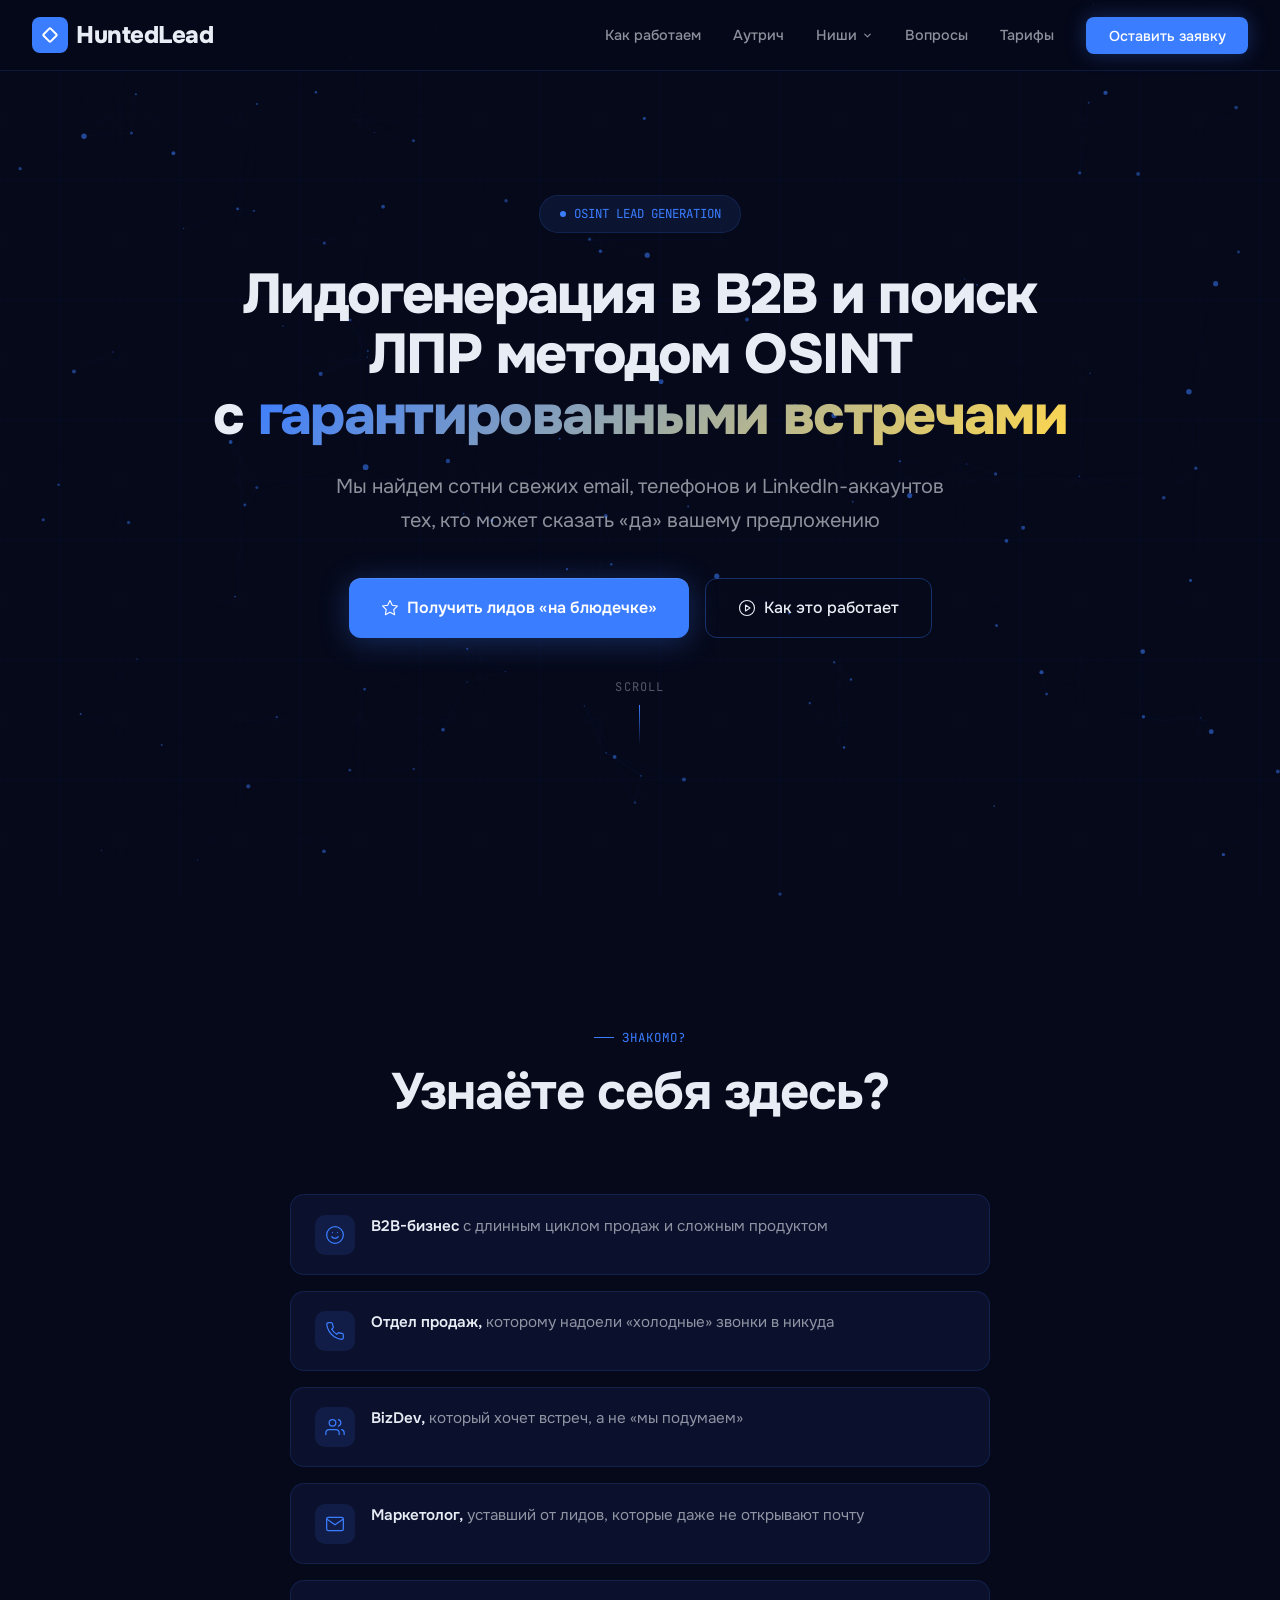
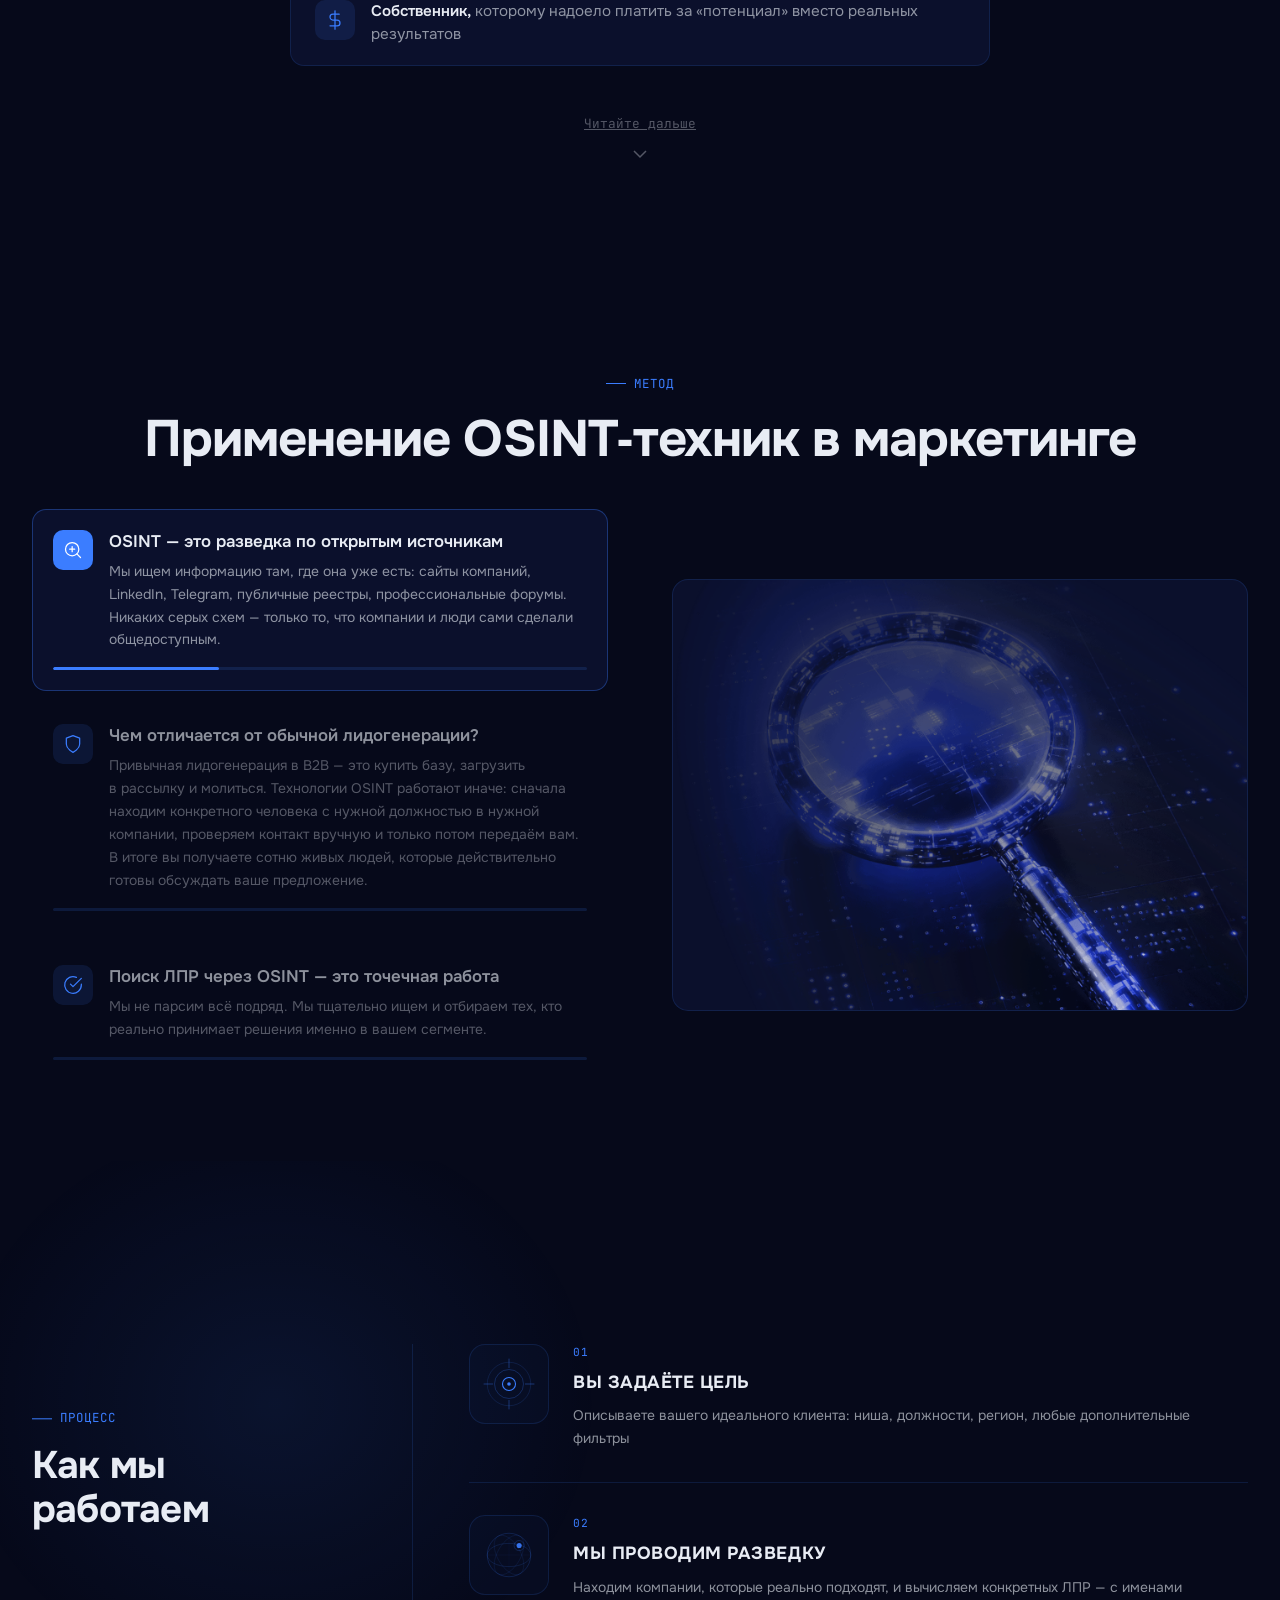
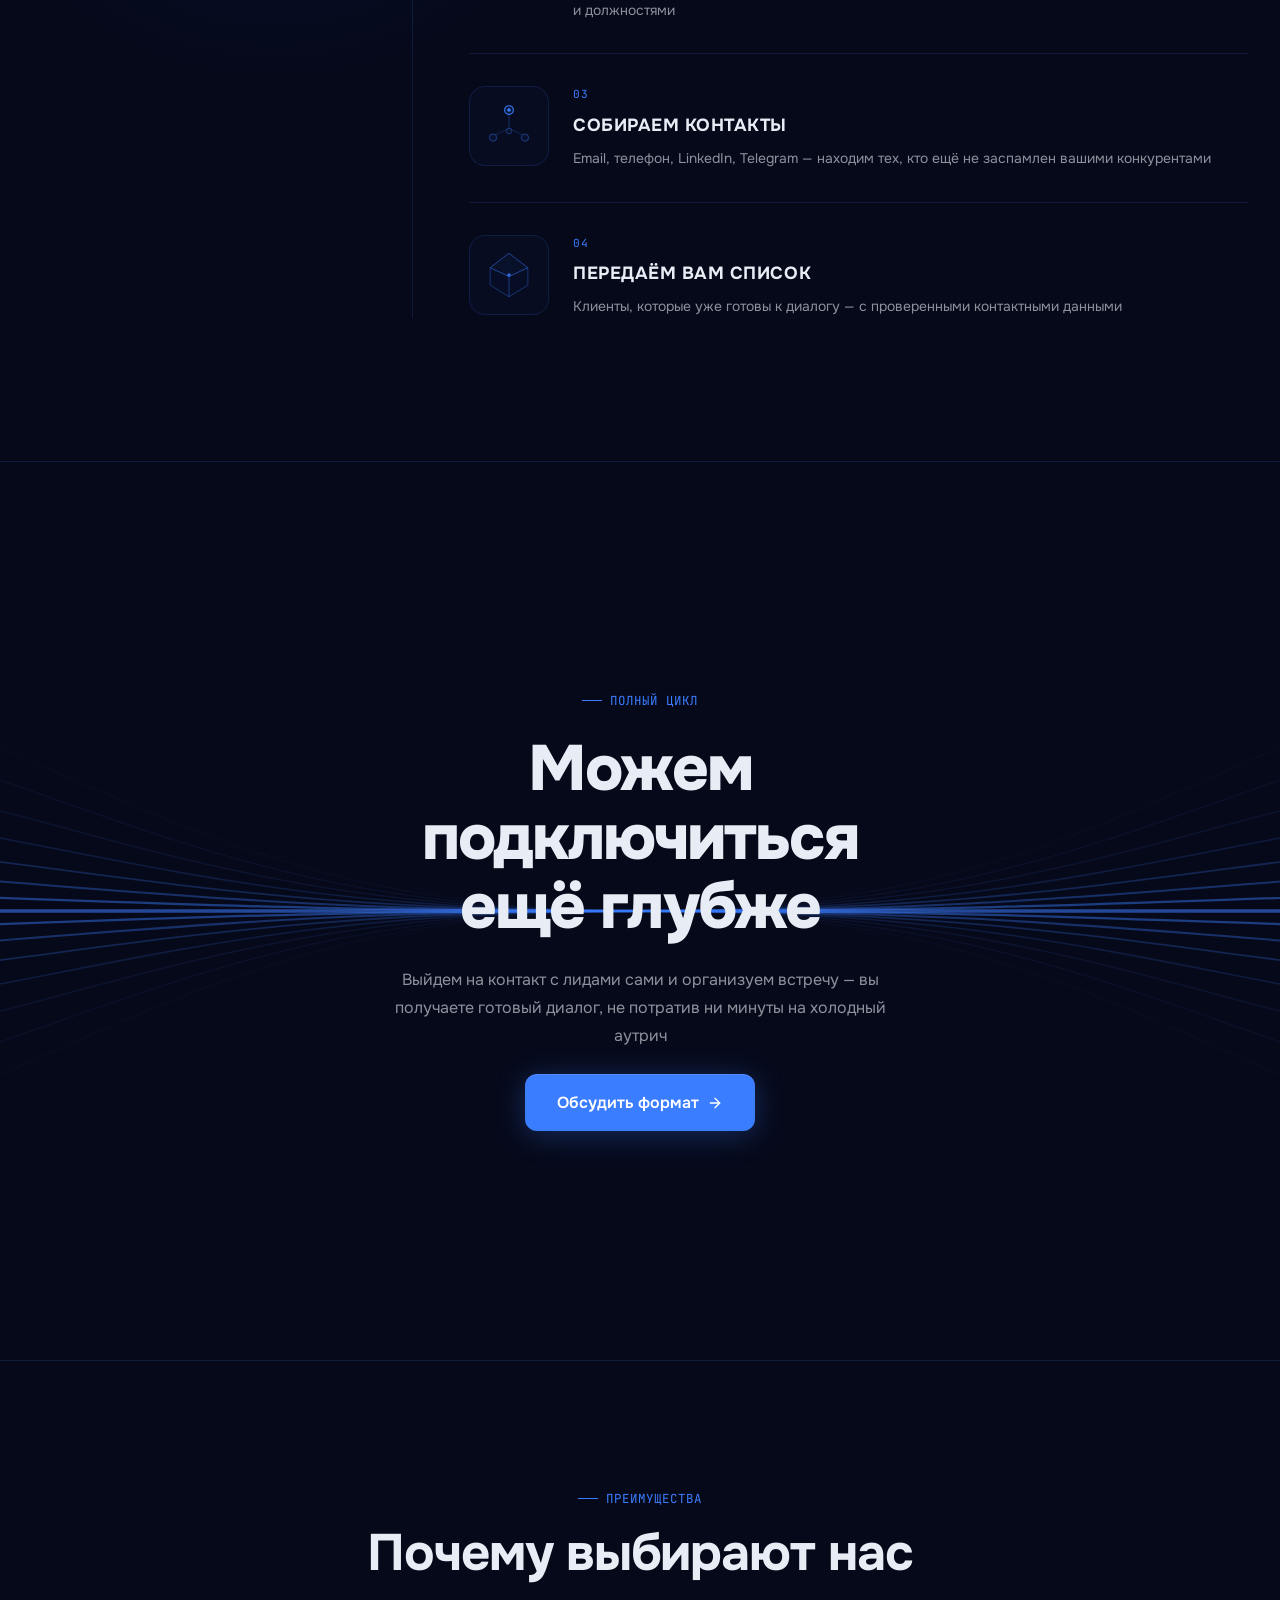
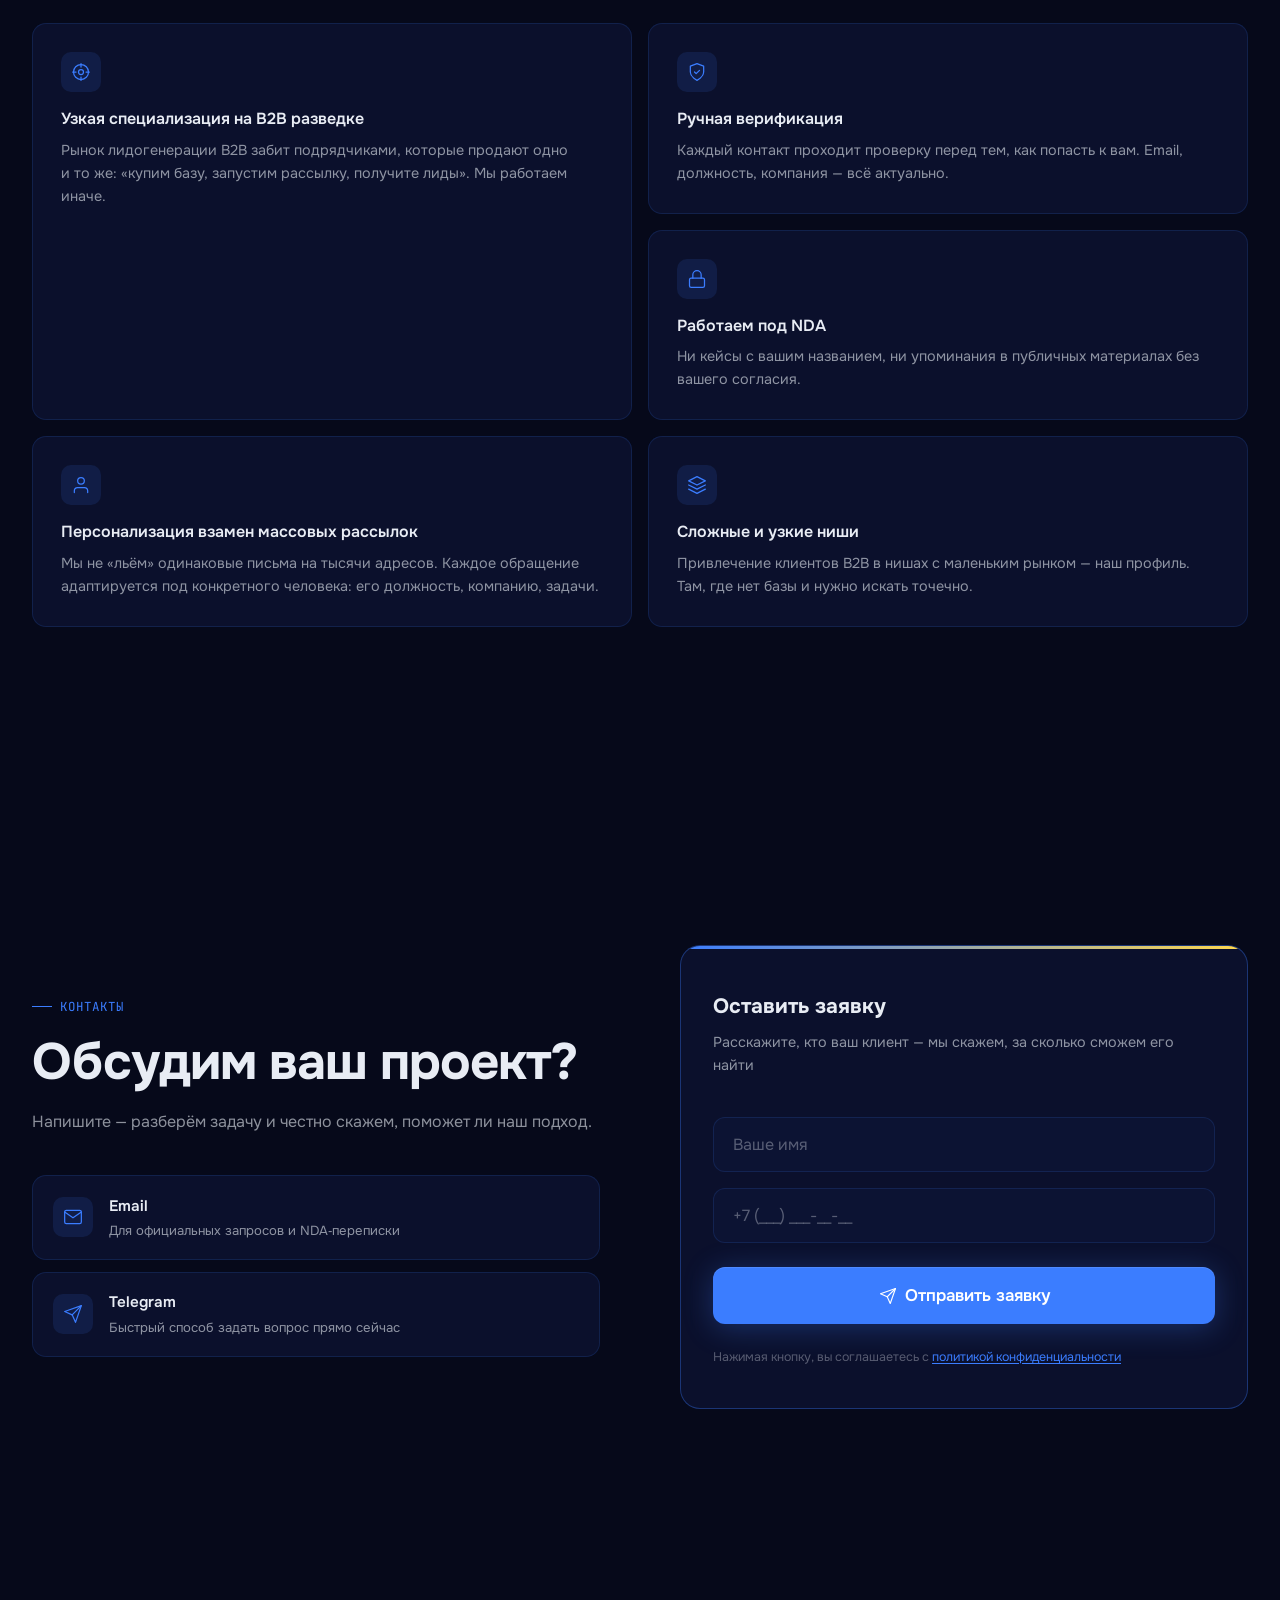
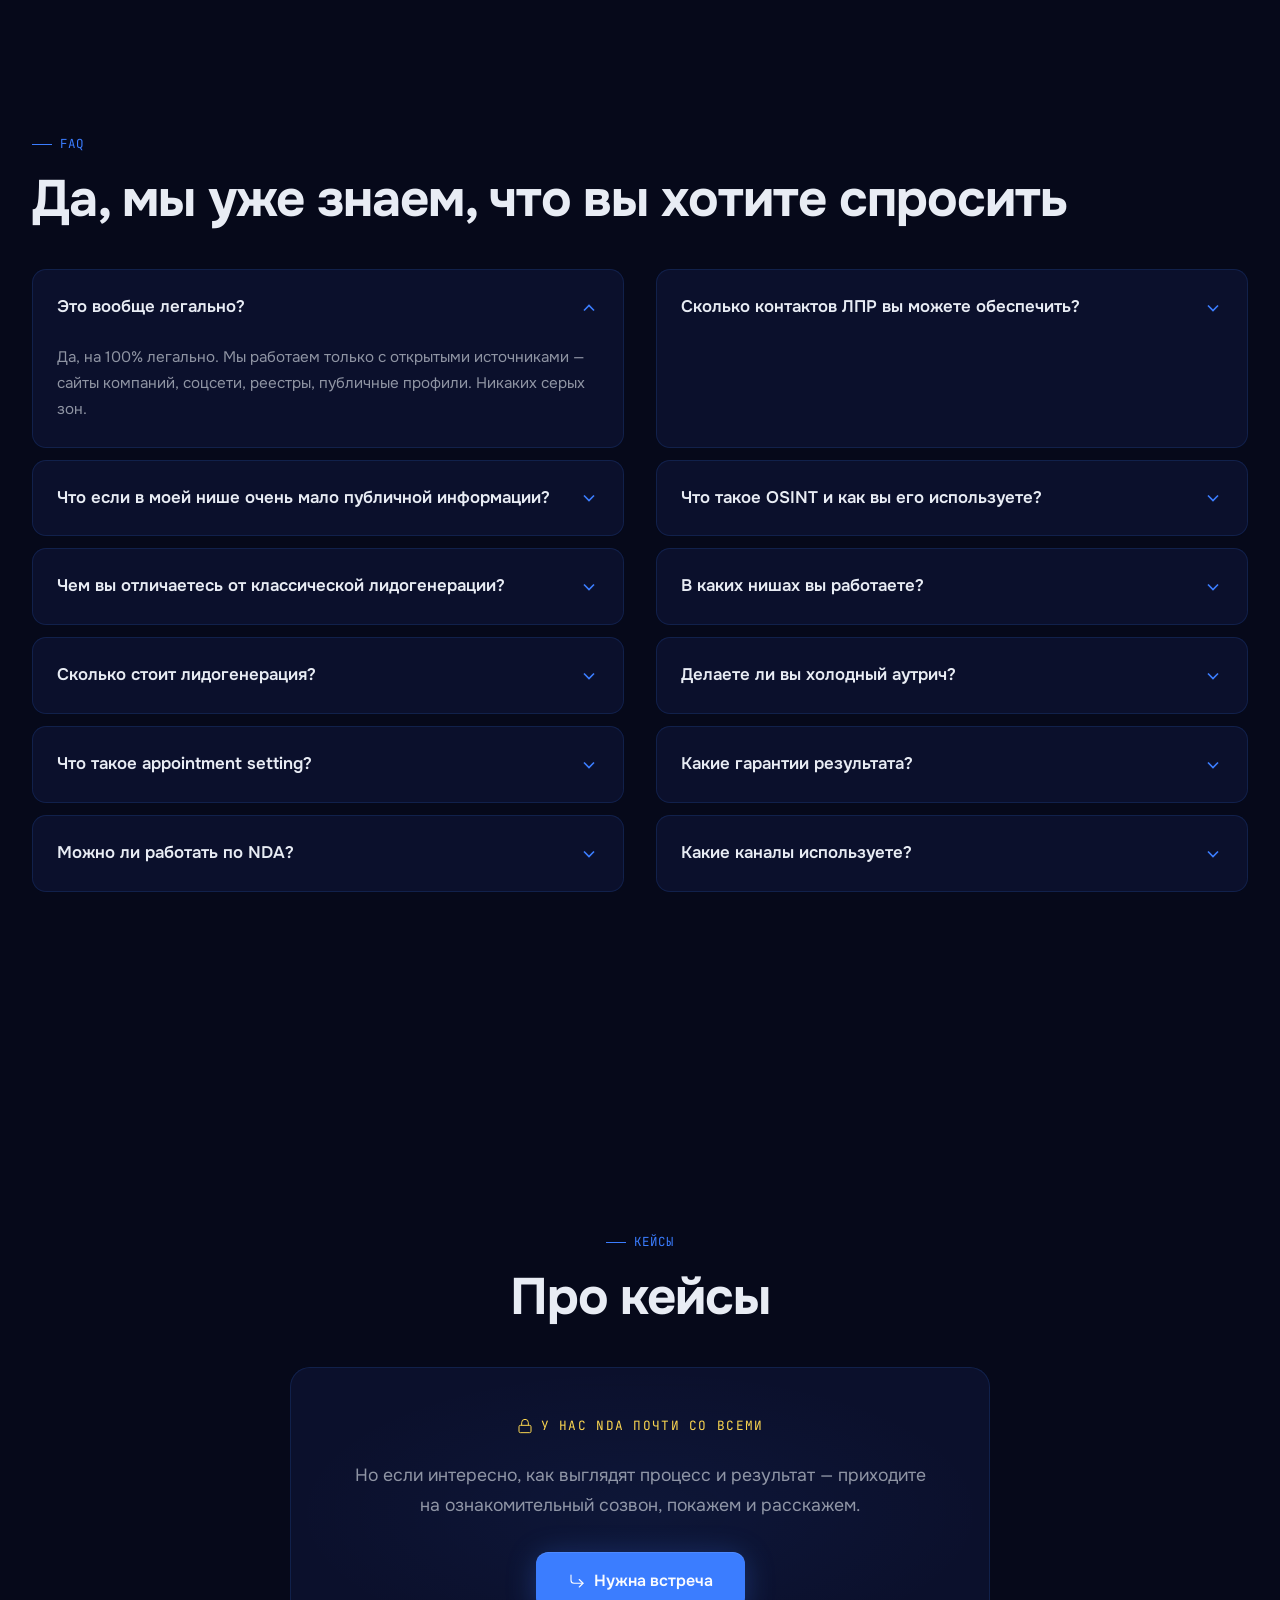
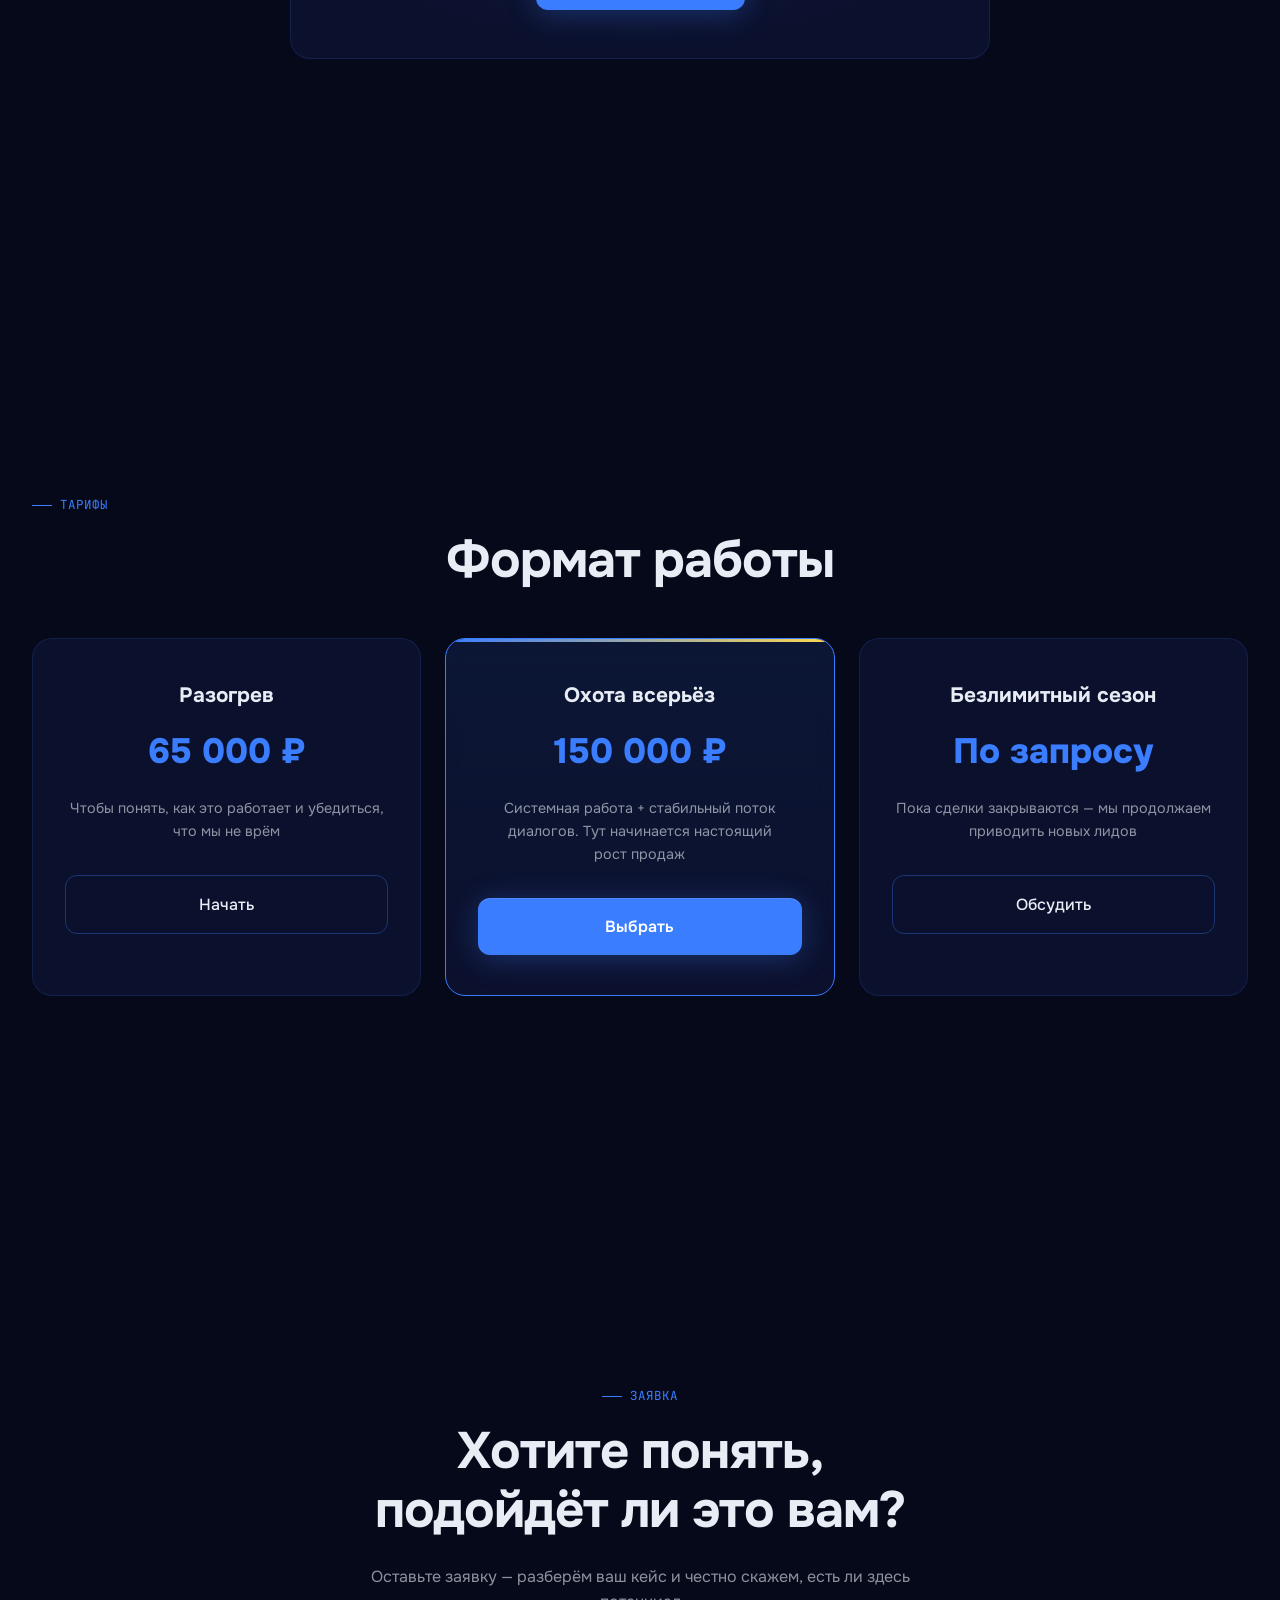
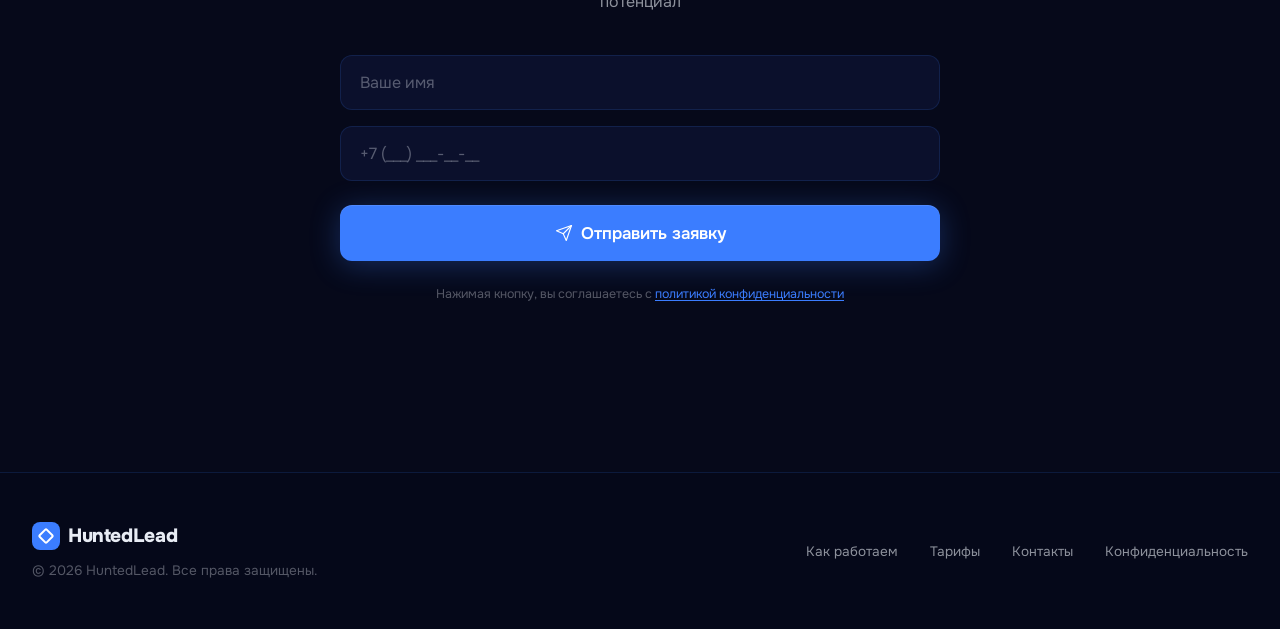
==== index.html @ b19e2053 "feat: единый form.js + PHP-хандлер для Telegram на Beget - Создан form.js: единый скрипт для всех ст" ====
<!DOCTYPE html>
<html lang="ru">
<head>
<meta charset="UTF-8">
<meta name="viewport" content="width=device-width, initial-scale=1.0">
<title>Лидогенерация B2B, поиск ЛПР и email аутрич | HuntedLead</title>
<link rel="preconnect" href="https://fonts.googleapis.com">
<link rel="preconnect" href="https://fonts.gstatic.com" crossorigin>
<link href="https://fonts.googleapis.com/css2?family=Onest:wght@300;400;500;600;700;800&family=JetBrains+Mono:wght@400;500&display=swap" rel="stylesheet">
<link rel="stylesheet" href="styles/main.css?v=20260611">
<script src="nav.js" defer></script>
<script src="form.js" defer></script>

<!-- FAQPage Schema -->
<script type="application/ld+json">
{
  "@context": "https://schema.org",
  "@type": "FAQPage",
  "mainEntity": [
    {"@type":"Question","name":"Это вообще легально?","acceptedAnswer":{"@type":"Answer","text":"Да, на 100% легально. Мы работаем только с открытыми источниками — сайты компаний, соцсети, реестры, публичные профили. Никаких серых зон."}},
    {"@type":"Question","name":"Сколько контактов ЛПР вы можете обеспечить?","acceptedAnswer":{"@type":"Answer","text":"Зависит от ниши и сложности. Но в среднем — 100 контактов за 1–2 недели. Для нишевых рынков объём может быть меньше, зато качество — выше."}},
    {"@type":"Question","name":"Что если в моей нише очень мало публичной информации?","acceptedAnswer":{"@type":"Answer","text":"Если у вас сложные и нетипичные ICP — тем интереснее. Мы любим задачи со звёздочкой. Напишите нам, и мы оценим возможности бесплатно."}},
    {"@type":"Question","name":"Что такое OSINT и как вы его используете?","acceptedAnswer":{"@type":"Answer","text":"OSINT (Open Source Intelligence) — это сбор информации из открытых источников: сайты, соцсети, реестры, профессиональные базы. Мы используем OSINT-технологии, чтобы найти нужных людей и их контакты без серых схем и без покупки слитых баз."}},
    {"@type":"Question","name":"Чем вы отличаетесь от классической лидогенерации?","acceptedAnswer":{"@type":"Answer","text":"Классическая лидогенерация — это массовость: купить базу, запустить кампанию, получить много шума и мало результата. Мы работаем точечно: сначала находим конкретного ЛПР под ваш ICP, проверяем контакт и только потом передаём."}},
    {"@type":"Question","name":"В каких нишах вы работаете?","acceptedAnswer":{"@type":"Answer","text":"B2B любой сложности: производство, IT, промышленный аутсорс, профессиональные услуги (юристы, аудит, консалтинг), SaaS, логистика."}},
    {"@type":"Question","name":"Сколько стоит лидогенерация?","acceptedAnswer":{"@type":"Answer","text":"Посмотреть тарифы можно в разделе «Формат работы» на этой странице."}},
    {"@type":"Question","name":"Делаете ли вы холодный аутрич?","acceptedAnswer":{"@type":"Answer","text":"Да. Холодный аутрич — отдельная услуга: мы сами пишем письма, настраиваем email-аутрич-последовательности и выходим на контакт с лидами. Вы подключаетесь только тогда, когда человек ответил и готов к диалогу."}},
    {"@type":"Question","name":"Что такое appointment setting?","acceptedAnswer":{"@type":"Answer","text":"Это когда мы не просто даём список контактов, а доводим каждый лид до подтверждённой встречи с ЛПР. Мы сами договариваемся о времени звонка или встречи — вы получаете готовый слот в календаре."}},
    {"@type":"Question","name":"Какие гарантии результата?","acceptedAnswer":{"@type":"Answer","text":"Гарантируем качество контактов — все передаются верифицированными. По количеству: называем реалистичные цифры на старте, исходя из вашей ниши. Если понимаем, что рынок не позволяет — честно скажем до начала, не после."}},
    {"@type":"Question","name":"Можно ли работать по NDA?","acceptedAnswer":{"@type":"Answer","text":"Да, это стандартная практика. Подписываем NDA до начала работы. Ни ваше название, ни детали проекта не используем в кейсах и публичных материалах без вашего явного согласия."}},
    {"@type":"Question","name":"Какие каналы используете?","acceptedAnswer":{"@type":"Answer","text":"Email, LinkedIn, Telegram и другие — в зависимости от того, где активен конкретный человек. OSINT помогает понять, в каком канале у вас больше шансов получить ответ."}}
  ]
}
</script>

<!-- Webmaster yandex-->
<meta name="yandex-verification" content="6d3543e8a81e042b" />

<!-- Favicon -->
<link rel="shortcut icon" href="/favicon.ico">
<link rel="icon" type="image/x-icon" href="/favicon.ico">
<link rel="icon" type="image/png" sizes="32x32" href="/favicon-32x32.png">
<link rel="icon" type="image/png" sizes="16x16" href="/favicon-16x16.png">
<link rel="icon" type="image/svg+xml" href="/favicon.svg">
<link rel="apple-touch-icon" sizes="180x180" href="/apple-touch-icon.png">

<!-- SEO -->
<meta name="description" content="Лидогенерация B2B: поиск ЛПР, email аутрич и персонализированная рассылка. Используем AI маркетинг и OSINT технологии. Гарантированные встречи – HuntedLead.">
<meta name="robots" content="index, follow">
<link rel="canonical" href="https://huntedlead.ru/">

<!-- Open Graph -->
<meta property="og:type" content="website">
<meta property="og:url" content="https://huntedlead.ru/">
<meta property="og:title" content="HuntedLead — OSINT-лидогенерация для B2B">
<meta property="og:description" content="Находим email, телефоны и LinkedIn руководителей, которые могут сказать «да». Верифицированные контакты — без баз, без парсинга, только OSINT.">
<meta property="og:site_name" content="HuntedLead">
<meta property="og:locale" content="ru_RU">

<!-- Twitter Card -->
<meta name="twitter:card" content="summary">
<meta name="twitter:title" content="HuntedLead — OSINT-лидогенерация для B2B">
<meta name="twitter:description" content="Находим email, телефоны и LinkedIn руководителей, которые могут сказать «да». От 65 000 ₽.">

<!-- Яндекс Метрика -->
<script type="text/javascript">
   (function(m,e,t,r,i,k,a){m[i]=m[i]||function(){(m[i].a=m[i].a||[]).push(arguments)};
   m[i].l=1*new Date();
   for (var j = 0; j < document.scripts.length; j++) {if (document.scripts[j].src === r) { return; }}
   k=e.createElement(t),a=e.getElementsByTagName(t)[0],k.async=1,k.src=r,a.parentNode.insertBefore(k,a)})
   (window, document, "script", "https://mc.yandex.ru/metrika/tag.js", "ym");

   ym(108561966, "init", {
        clickmap:true,
        trackLinks:true,
        accurateTrackBounce:true,
        webvisor:true
   });
</script>
</head>
<body>

<!-- Яндекс Метрика noscript -->
<noscript><div><img src="https://mc.yandex.ru/watch/108561966" style="position:absolute; left:-9999px;" alt=""/></div></noscript>

<canvas id="bg-canvas"></canvas>

<header class="site-header" id="siteHeader">
  <div class="header-inner">
    <a href="#" class="logo">
      <div class="logo-icon"></div>
      HuntedLead
    </a>
    <nav>
      <ul class="nav-links" id="navLinks"></ul>
    </nav>
    <button class="mobile-toggle" id="mobileToggle" aria-label="Меню">
      <span></span><span></span><span></span>
    </button>
  </div>
</header>

<div class="content-wrapper">

  <section class="hero" id="hero">
    <div class="hero-badge">
      <span class="dot"></span>
      OSINT LEAD GENERATION
    </div>
    <h1>Лидогенерация в&nbsp;B2B и&nbsp;поиск ЛПР методом OSINT с&nbsp;<span class="highlight">гарантированными встречами</span></h1>
    <p class="hero-sub">Мы найдем сотни свежих email, телефонов и&nbsp;LinkedIn-аккаунтов тех, кто может сказать «да» вашему предложению</p>
    <div class="hero-cta-group">
      <a href="#contact" class="btn-primary">
        <svg width="18" height="18" viewBox="0 0 24 24" fill="none" stroke="currentColor" stroke-width="1.5" stroke-linecap="round" stroke-linejoin="round"><path d="M12 2l3.09 6.26L22 9.27l-5 4.87 1.18 6.88L12 17.77l-6.18 3.25L7 14.14 2 9.27l6.91-1.01L12 2z"/></svg>
        Получить лидов «на блюдечке»
      </a>
      <a href="#how" class="btn-secondary">
        <svg width="18" height="18" viewBox="0 0 24 24" fill="none" stroke="currentColor" stroke-width="1.5" stroke-linecap="round" stroke-linejoin="round"><circle cx="12" cy="12" r="10"/><polygon points="10 8 16 12 10 16 10 8"/></svg>
        Как это работает
      </a>
    </div>
    <div class="scroll-indicator">
      <span>scroll</span>
      <div class="scroll-line"></div>
    </div>
  </section>

  <section class="pain-section" id="pain">
    <div class="pain-content">
      <div class="section-tag">Знакомо?</div>
      <h2 class="section-title">Узнаёте себя здесь?</h2>
    </div>
    <div class="pain-grid">
      <div class="pain-item" data-delay="0">
        <div class="pain-icon"><svg viewBox="0 0 24 24"><path d="M12 2C6.48 2 2 6.48 2 12s4.48 10 10 10 10-4.48 10-10S17.52 2 12 2z"/><path d="M8 14s1.5 2 4 2 4-2 4-2"/><line x1="9" y1="9" x2="9.01" y2="9"/><line x1="15" y1="9" x2="15.01" y2="9"/></svg></div>
        <p><strong>B2B-бизнес</strong> с&nbsp;длинным циклом продаж и&nbsp;сложным продуктом</p>
      </div>
      <div class="pain-item" data-delay="100">
        <div class="pain-icon"><svg viewBox="0 0 24 24"><path d="M22 16.92v3a2 2 0 01-2.18 2 19.79 19.79 0 01-8.63-3.07 19.5 19.5 0 01-6-6 19.79 19.79 0 01-3.07-8.67A2 2 0 014.11 2h3a2 2 0 012 1.72c.127.96.361 1.903.7 2.81a2 2 0 01-.45 2.11L8.09 9.91a16 16 0 006 6l1.27-1.27a2 2 0 012.11-.45c.907.339 1.85.573 2.81.7A2 2 0 0122 16.92z"/></svg></div>
        <p><strong>Отдел продаж,</strong> которому надоели «холодные» звонки в&nbsp;никуда</p>
      </div>
      <div class="pain-item" data-delay="200">
        <div class="pain-icon"><svg viewBox="0 0 24 24"><path d="M17 21v-2a4 4 0 00-4-4H5a4 4 0 00-4 4v2"/><circle cx="9" cy="7" r="4"/><path d="M23 21v-2a4 4 0 00-3-3.87"/><path d="M16 3.13a4 4 0 010 7.75"/></svg></div>
        <p><strong>BizDev,</strong> который хочет встреч, а&nbsp;не «мы подумаем»</p>
      </div>
      <div class="pain-item" data-delay="300">
        <div class="pain-icon"><svg viewBox="0 0 24 24"><path d="M4 4h16c1.1 0 2 .9 2 2v12c0 1.1-.9 2-2 2H4c-1.1 0-2-.9-2-2V6c0-1.1.9-2 2-2z"/><polyline points="22,6 12,13 2,6"/></svg></div>
        <p><strong>Маркетолог,</strong> уставший от&nbsp;лидов, которые даже не&nbsp;открывают почту</p>
      </div>
      <div class="pain-item" data-delay="400">
        <div class="pain-icon"><svg viewBox="0 0 24 24"><line x1="12" y1="1" x2="12" y2="23"/><path d="M17 5H9.5a3.5 3.5 0 000 7h5a3.5 3.5 0 010 7H6"/></svg></div>
        <p><strong>Собственник,</strong> которому надоело платить за&nbsp;«потенциал» вместо реальных результатов</p>
      </div>
    </div>
    <a href="#how" class="scroll-arrow">
      <span>Читайте дальше</span>
      <svg viewBox="0 0 24 24"><polyline points="6 9 12 15 18 9"/></svg>
    </a>
  </section>

  <!-- ===== SCREEN 3 — OSINT FEATURES ===== -->
  <section class="features-section" id="osint">
    <div class="features-inner">
      <div class="features-header">
        <div class="section-tag">Метод</div>
        <h2 class="section-title">Применение OSINT&#8209;техник в&nbsp;маркетинге</h2>
      </div>
      <div class="features-grid">

        <!-- Left: feature list -->
        <div class="features-list">

          <div class="feature-item active" data-delay="0">
            <div class="feature-item-top">
              <div class="feature-icon">
                <svg viewBox="0 0 24 24"><circle cx="11" cy="11" r="8"/><line x1="21" y1="21" x2="16.65" y2="16.65"/><line x1="11" y1="8" x2="11" y2="14"/><line x1="8" y1="11" x2="14" y2="11"/></svg>
              </div>
              <div class="feature-body">
                <h3>OSINT — это разведка по&nbsp;открытым источникам</h3>
                <p>Мы ищем информацию там, где она уже есть: сайты компаний, LinkedIn, Telegram, публичные реестры, профессиональные форумы. Никаких серых схем — только то, что компании и&nbsp;люди сами сделали общедоступным.</p>
              </div>
            </div>
            <div class="feature-progress-wrap">
              <div class="feature-progress-bar"></div>
            </div>
          </div>

          <div class="feature-item" data-delay="80">
            <div class="feature-item-top">
              <div class="feature-icon">
                <svg viewBox="0 0 24 24"><path d="M12 22s8-4 8-10V5l-8-3-8 3v7c0 6 8 10 8 10z"/></svg>
              </div>
              <div class="feature-body">
                <h3>Чем отличается от&nbsp;обычной лидогенерации?</h3>
                <p>Привычная лидогенерация в&nbsp;B2B — это купить базу, загрузить в&nbsp;рассылку и&nbsp;молиться. Технологии OSINT работают иначе: сначала находим конкретного человека с&nbsp;нужной должностью в&nbsp;нужной компании, проверяем контакт вручную и&nbsp;только потом передаём вам. В&nbsp;итоге вы&nbsp;получаете сотню живых людей, которые действительно готовы обсуждать ваше предложение.</p>
              </div>
            </div>
            <div class="feature-progress-wrap">
              <div class="feature-progress-bar"></div>
            </div>
          </div>

          <div class="feature-item" data-delay="160">
            <div class="feature-item-top">
              <div class="feature-icon">
                <svg viewBox="0 0 24 24"><path d="M22 11.08V12a10 10 0 11-5.93-9.14"/><polyline points="22 4 12 14.01 9 11.01"/></svg>
              </div>
              <div class="feature-body">
                <h3>Поиск ЛПР через OSINT — это точечная работа</h3>
                <p>Мы не&nbsp;парсим всё подряд. Мы тщательно ищем и&nbsp;отбираем тех, кто реально принимает решения именно в&nbsp;вашем сегменте.</p>
              </div>
            </div>
            <div class="feature-progress-wrap">
              <div class="feature-progress-bar"></div>
            </div>
          </div>

        </div>

        <!-- Right: image placeholder -->
        <div class="features-visual">
          <div class="features-image-wrap">
            <img src="images/разведка.png" alt="OSINT разведка по открытым источникам" class="active">
            <img src="images/проверка.png" alt="Отличие от обычной лидогенерации">
            <img src="images/цель.png" alt="Точечный поиск ЛПР">
          </div>
        </div>

      </div>
    </div>
  </section>

  <section class="how-section" id="how">
    <div class="how-split">

      <div class="how-left">
        <div class="section-tag">Процесс</div>
        <h2 class="section-title">Как мы<br>работаем</h2>
      </div>

      <div class="how-right">

        <div class="how-step" data-delay="0">
          <div class="how-step-icon">
            <svg viewBox="0 0 80 80" fill="none" xmlns="http://www.w3.org/2000/svg">
              <circle cx="40" cy="40" r="30" stroke="rgba(59,125,255,0.2)" stroke-width="1"/>
              <circle cx="40" cy="40" r="20" stroke="rgba(59,125,255,0.35)" stroke-width="1"/>
              <circle cx="40" cy="40" r="9" stroke="#3b7dff" stroke-width="1.5"/>
              <line x1="40" y1="5" x2="40" y2="18" stroke="rgba(59,125,255,0.5)" stroke-width="1"/>
              <line x1="40" y1="62" x2="40" y2="75" stroke="rgba(59,125,255,0.5)" stroke-width="1"/>
              <line x1="5"  y1="40" x2="18" y2="40" stroke="rgba(59,125,255,0.5)" stroke-width="1"/>
              <line x1="62" y1="40" x2="75" y2="40" stroke="rgba(59,125,255,0.5)" stroke-width="1"/>
              <circle cx="40" cy="40" r="2.5" fill="#3b7dff"/>
            </svg>
          </div>
          <div class="how-step-body">
            <span class="how-step-num">01</span>
            <h3>Вы задаёте цель</h3>
            <p>Описываете вашего идеального клиента: ниша, должности, регион, любые дополнительные фильтры</p>
          </div>
        </div>

        <div class="how-step" data-delay="120">
          <div class="how-step-icon">
            <svg viewBox="0 0 80 80" fill="none" xmlns="http://www.w3.org/2000/svg">
              <ellipse cx="40" cy="40" rx="30" ry="16" stroke="rgba(59,125,255,0.2)" stroke-width="1"/>
              <ellipse cx="40" cy="40" rx="30" ry="16" stroke="rgba(59,125,255,0.12)" stroke-width="1" transform="rotate(60 40 40)"/>
              <ellipse cx="40" cy="40" rx="30" ry="16" stroke="rgba(59,125,255,0.12)" stroke-width="1" transform="rotate(120 40 40)"/>
              <circle cx="40" cy="40" r="30" stroke="rgba(59,125,255,0.25)" stroke-width="1"/>
              <line x1="10" y1="40" x2="70" y2="40" stroke="rgba(59,125,255,0.12)" stroke-width="0.5"/>
              <line x1="40" y1="10" x2="40" y2="70" stroke="rgba(59,125,255,0.12)" stroke-width="0.5"/>
              <circle cx="54" cy="27" r="3.5" fill="#3b7dff" opacity="0.9"/>
              <circle cx="54" cy="27" r="7"   stroke="#3b7dff" stroke-width="0.8" opacity="0.35"/>
            </svg>
          </div>
          <div class="how-step-body">
            <span class="how-step-num">02</span>
            <h3>Мы проводим разведку</h3>
            <p>Находим компании, которые реально подходят, и&nbsp;вычисляем конкретных ЛПР — с&nbsp;именами и&nbsp;должностями</p>
          </div>
        </div>

        <div class="how-step" data-delay="240">
          <div class="how-step-icon">
            <svg viewBox="0 0 80 80" fill="none" xmlns="http://www.w3.org/2000/svg">
              <circle cx="40" cy="18" r="6"   stroke="#3b7dff" stroke-width="1.5" fill="rgba(59,125,255,0.1)"/>
              <circle cx="18" cy="56" r="5"   stroke="rgba(59,125,255,0.6)" stroke-width="1" fill="rgba(59,125,255,0.06)"/>
              <circle cx="62" cy="56" r="5"   stroke="rgba(59,125,255,0.6)" stroke-width="1" fill="rgba(59,125,255,0.06)"/>
              <circle cx="40" cy="47" r="4"   stroke="rgba(59,125,255,0.45)" stroke-width="1" fill="rgba(59,125,255,0.06)"/>
              <line x1="40" y1="24" x2="40" y2="43" stroke="rgba(59,125,255,0.4)" stroke-width="1"/>
              <line x1="40" y1="43" x2="22" y2="52" stroke="rgba(59,125,255,0.3)" stroke-width="1"/>
              <line x1="40" y1="43" x2="58" y2="52" stroke="rgba(59,125,255,0.3)" stroke-width="1"/>
              <circle cx="40" cy="18" r="2.5" fill="#3b7dff"/>
            </svg>
          </div>
          <div class="how-step-body">
            <span class="how-step-num">03</span>
            <h3>Собираем контакты</h3>
            <p>Email, телефон, LinkedIn, Telegram — находим тех, кто ещё не&nbsp;заспамлен вашими конкурентами</p>
          </div>
        </div>

        <div class="how-step" data-delay="360">
          <div class="how-step-icon">
            <svg viewBox="0 0 80 80" fill="none" xmlns="http://www.w3.org/2000/svg">
              <polygon points="40,10 66,30 66,54 40,70 14,54 14,30" stroke="rgba(59,125,255,0.25)" stroke-width="1"/>
              <polygon points="40,10 66,30 40,42 14,30" stroke="rgba(59,125,255,0.5)" stroke-width="1" fill="rgba(59,125,255,0.04)"/>
              <polygon points="40,42 66,30 66,54 40,70" stroke="rgba(59,125,255,0.3)" stroke-width="1" fill="rgba(59,125,255,0.02)"/>
              <polygon points="40,42 14,30 14,54 40,70" stroke="rgba(59,125,255,0.3)" stroke-width="1" fill="rgba(59,125,255,0.02)"/>
              <line x1="40" y1="10" x2="40" y2="70" stroke="rgba(59,125,255,0.12)" stroke-width="0.5"/>
              <circle cx="40" cy="40" r="2.5" fill="#3b7dff" opacity="0.8"/>
            </svg>
          </div>
          <div class="how-step-body">
            <span class="how-step-num">04</span>
            <h3>Передаём вам список</h3>
            <p>Клиенты, которые уже готовы к&nbsp;диалогу — с&nbsp;проверенными контактными данными</p>
          </div>
        </div>

      </div>
    </div>
  </section>

  <section class="deeper-section">
    <div class="deeper-wave" aria-hidden="true">
      <svg class="deeper-wave-svg" viewBox="0 0 1400 400" preserveAspectRatio="xMidYMid slice" fill="none" xmlns="http://www.w3.org/2000/svg">
        <path d="M0,200 C430,200 430,200 700,200 C970,200 970,200 1400,200" stroke="rgba(59,125,255,0.55)" stroke-width="1.5"/>
        <path d="M0,188 C430,188 430,200 700,200 C970,200 970,188 1400,188" stroke="rgba(59,125,255,0.45)" stroke-width="1"/>
        <path d="M0,212 C430,212 430,200 700,200 C970,200 970,212 1400,212" stroke="rgba(59,125,255,0.45)" stroke-width="1"/>
        <path d="M0,173 C430,173 430,200 700,200 C970,200 970,173 1400,173" stroke="rgba(59,125,255,0.34)" stroke-width="0.9"/>
        <path d="M0,227 C430,227 430,200 700,200 C970,200 970,227 1400,227" stroke="rgba(59,125,255,0.34)" stroke-width="0.9"/>
        <path d="M0,155 C430,155 430,200 700,200 C970,200 970,155 1400,155" stroke="rgba(59,125,255,0.24)" stroke-width="0.8"/>
        <path d="M0,245 C430,245 430,200 700,200 C970,200 970,245 1400,245" stroke="rgba(59,125,255,0.24)" stroke-width="0.8"/>
        <path d="M0,133 C430,133 430,200 700,200 C970,200 970,133 1400,133" stroke="rgba(59,125,255,0.16)" stroke-width="0.7"/>
        <path d="M0,267 C430,267 430,200 700,200 C970,200 970,267 1400,267" stroke="rgba(59,125,255,0.16)" stroke-width="0.7"/>
        <path d="M0,108 C430,108 430,200 700,200 C970,200 970,108 1400,108" stroke="rgba(59,125,255,0.10)" stroke-width="0.6"/>
        <path d="M0,292 C430,292 430,200 700,200 C970,200 970,292 1400,292" stroke="rgba(59,125,255,0.10)" stroke-width="0.6"/>
        <path d="M0,80  C430,80  430,200 700,200 C970,200 970,80  1400,80"  stroke="rgba(59,125,255,0.07)" stroke-width="0.5"/>
        <path d="M0,320 C430,320 430,200 700,200 C970,200 970,320 1400,320" stroke="rgba(59,125,255,0.07)" stroke-width="0.5"/>
        <path d="M0,50  C430,50  430,200 700,200 C970,200 970,50  1400,50"  stroke="rgba(59,125,255,0.04)" stroke-width="0.5"/>
        <path d="M0,350 C430,350 430,200 700,200 C970,200 970,350 1400,350" stroke="rgba(59,125,255,0.04)" stroke-width="0.5"/>
        <path d="M0,18  C430,18  430,200 700,200 C970,200 970,18  1400,18"  stroke="rgba(59,125,255,0.02)" stroke-width="0.4"/>
        <path d="M0,382 C430,382 430,200 700,200 C970,200 970,382 1400,382" stroke="rgba(59,125,255,0.02)" stroke-width="0.4"/>
      </svg>
    </div>
    <div class="deeper-inner">
      <div class="section-tag">Полный цикл</div>
      <h2 class="deeper-title">Можем подключиться<br>ещё глубже</h2>
      <p class="deeper-sub">Выйдем на&nbsp;контакт с&nbsp;лидами сами и&nbsp;организуем встречу — вы получаете готовый диалог, не&nbsp;потратив ни&nbsp;минуты на&nbsp;холодный аутрич</p>
      <a href="#contact" class="btn-primary">
        Обсудить формат
        <svg width="16" height="16" viewBox="0 0 24 24" fill="none" stroke="currentColor" stroke-width="2" stroke-linecap="round" stroke-linejoin="round"><path d="M5 12h14"/><path d="m12 5 7 7-7 7"/></svg>
      </a>
    </div>
  </section>

  <!-- ===== SCREEN 6 — WHY US CYBERNETIC BENTO ===== -->
  <section class="why-section" id="why">
    <div class="why-inner">
      <div class="why-header">
        <div class="section-tag">Преимущества</div>
        <h2 class="section-title">Почему выбирают нас</h2>
      </div>
      <div class="why-grid">

        <div class="why-card why-card-1" data-delay="0">
          <div class="why-card-icon">
            <svg viewBox="0 0 24 24"><circle cx="12" cy="12" r="9"/><circle cx="12" cy="12" r="3"/><line x1="12" y1="2" x2="12" y2="6"/><line x1="12" y1="18" x2="12" y2="22"/><line x1="2" y1="12" x2="6" y2="12"/><line x1="18" y1="12" x2="22" y2="12"/></svg>
          </div>
          <div class="why-card-body">
            <h3>Узкая специализация на&nbsp;B2B разведке</h3>
            <p>Рынок лидогенерации B2B забит подрядчиками, которые продают одно и&nbsp;то&nbsp;же: «купим базу, запустим рассылку, получите лиды». Мы работаем иначе.</p>
          </div>
        </div>

        <div class="why-card why-card-2" data-delay="100">
          <div class="why-card-icon">
            <svg viewBox="0 0 24 24"><path d="M12 22s8-4 8-10V5l-8-3-8 3v7c0 6 8 10 8 10z"/><polyline points="9 12 11 14 15 10"/></svg>
          </div>
          <div class="why-card-body">
            <h3>Ручная верификация</h3>
            <p>Каждый контакт проходит проверку перед тем, как попасть к&nbsp;вам. Email, должность, компания — всё актуально.</p>
          </div>
        </div>

        <div class="why-card why-card-3" data-delay="200">
          <div class="why-card-icon">
            <svg viewBox="0 0 24 24"><rect x="3" y="11" width="18" height="11" rx="2" ry="2"/><path d="M7 11V7a5 5 0 0110 0v4"/></svg>
          </div>
          <div class="why-card-body">
            <h3>Работаем под&nbsp;NDA</h3>
            <p>Ни&nbsp;кейсы с&nbsp;вашим названием, ни&nbsp;упоминания в&nbsp;публичных материалах без вашего согласия.</p>
          </div>
        </div>

        <div class="why-card why-card-4" data-delay="300">
          <div class="why-card-icon">
            <svg viewBox="0 0 24 24"><path d="M20 21v-2a4 4 0 00-4-4H8a4 4 0 00-4 4v2"/><circle cx="12" cy="7" r="4"/></svg>
          </div>
          <div class="why-card-body">
            <h3>Персонализация взамен массовых рассылок</h3>
            <p>Мы не&nbsp;«льём» одинаковые письма на&nbsp;тысячи адресов. Каждое обращение адаптируется под конкретного человека: его должность, компанию, задачи.</p>
          </div>
        </div>

        <div class="why-card why-card-5" data-delay="400">
          <div class="why-card-icon">
            <svg viewBox="0 0 24 24"><polygon points="12 2 2 7 12 12 22 7 12 2"/><polyline points="2 17 12 22 22 17"/><polyline points="2 12 12 17 22 12"/></svg>
          </div>
          <div class="why-card-body">
            <h3>Сложные и&nbsp;узкие ниши</h3>
            <p>Привлечение клиентов B2B в&nbsp;нишах с&nbsp;маленьким рынком — наш профиль. Там, где нет базы и&nbsp;нужно искать точечно.</p>
          </div>
        </div>

      </div>
    </div>
  </section>

  <!-- ===== SCREEN 7 — CONTACTS INFO ===== -->
  <section class="contacts-info-section" id="contacts-info">
    <div class="contacts-info-inner">
      <div class="contacts-info-layout">

        <!-- Left: heading + links -->
        <div class="contacts-info-left">
          <div class="section-tag">Контакты</div>
          <h2 class="section-title">Обсудим ваш&nbsp;проект?</h2>
          <p class="contacts-info-sub">Напишите — разберём задачу и&nbsp;честно скажем, поможет&nbsp;ли наш подход.</p>
          <div class="contacts-links">
            <a href="#" class="contacts-link">
              <div class="contacts-link-icon">
                <svg viewBox="0 0 24 24"><path d="M4 4h16c1.1 0 2 .9 2 2v12c0 1.1-.9 2-2 2H4c-1.1 0-2-.9-2-2V6c0-1.1.9-2 2-2z"/><polyline points="22,6 12,13 2,6"/></svg>
              </div>
              <div class="contacts-link-body">
                <span class="contacts-link-title">Email</span>
                <span class="contacts-link-desc">Для официальных запросов и&nbsp;NDA&#8209;переписки</span>
              </div>
            </a>
            <a href="#" class="contacts-link">
              <div class="contacts-link-icon">
                <svg viewBox="0 0 24 24"><line x1="22" y1="2" x2="11" y2="13"/><polygon points="22 2 15 22 11 13 2 9 22 2"/></svg>
              </div>
              <div class="contacts-link-body">
                <span class="contacts-link-title">Telegram</span>
                <span class="contacts-link-desc">Быстрый способ задать вопрос прямо сейчас</span>
              </div>
            </a>
          </div>
        </div>

        <!-- Right: form -->
        <div class="contacts-info-right" data-delay="150">
          <div class="contacts-form-card">
            <h3 class="contacts-form-title">Оставить заявку</h3>
            <p class="contacts-form-sub">Расскажите, кто ваш клиент — мы скажем, за&nbsp;сколько сможем его найти</p>
            <div id="contactsFormContainer">
              <div class="cta-form" id="contactsLeadForm">
                <div class="form-group">
                  <input type="text" id="contactsName" placeholder="Ваше имя" required autocomplete="name">
                </div>
                <div class="form-group">
                  <input type="tel" id="contactsPhone" placeholder="+7 (___) ___-__-__" required autocomplete="tel">
                </div>
                <div class="form-submit">
                  <button class="btn-primary" onclick="submitContactsForm()" id="contactsSubmitBtn">
                    <svg width="18" height="18" viewBox="0 0 24 24" fill="none" stroke="currentColor" stroke-width="1.5" stroke-linecap="round" stroke-linejoin="round"><line x1="22" y1="2" x2="11" y2="13"/><polygon points="22 2 15 22 11 13 2 9 22 2"/></svg>
                    Отправить заявку
                  </button>
                </div>
                <div class="form-error" id="contactsFormError">Не удалось отправить заявку. Попробуйте ещё раз или свяжитесь с нами напрямую.</div>
                <p class="form-note">Нажимая кнопку, вы соглашаетесь с&nbsp;<a href="#" onclick="openPrivacy(event)">политикой конфиденциальности</a></p>
              </div>
              <div class="form-success" id="contactsFormSuccess">
                <svg viewBox="0 0 24 24"><path d="M22 11.08V12a10 10 0 11-5.93-9.14"/><polyline points="22 4 12 14.01 9 11.01"/></svg>
                <h3>Заявка отправлена!</h3>
                <p>Мы свяжемся с вами в ближайшее время</p>
              </div>
            </div>
          </div>
        </div>

      </div>
    </div>
  </section>

  <section class="faq-section" id="faq">
    <div class="faq-content">
      <div class="section-tag">FAQ</div>
      <h2 class="section-title">Да, мы уже знаем, что вы хотите спросить</h2>
      <div class="faq-list">
        <div class="faq-item open">
          <div class="faq-q" onclick="toggleFaq(this)">
            <span>Это вообще легально?</span>
            <svg viewBox="0 0 24 24"><polyline points="6 9 12 15 18 9"/></svg>
          </div>
          <div class="faq-a"><div class="faq-a-inner">Да, на&nbsp;100% легально. Мы работаем только с&nbsp;открытыми источниками — сайты компаний, соцсети, реестры, публичные профили. Никаких серых зон.</div></div>
        </div>
        <div class="faq-item">
          <div class="faq-q" onclick="toggleFaq(this)">
            <span>Сколько контактов ЛПР вы можете обеспечить?</span>
            <svg viewBox="0 0 24 24"><polyline points="6 9 12 15 18 9"/></svg>
          </div>
          <div class="faq-a"><div class="faq-a-inner">Зависит от&nbsp;ниши и&nbsp;сложности. Но в&nbsp;среднем — 100 контактов за&nbsp;1–2 недели. Для нишевых рынков объём может быть меньше, зато качество — выше.</div></div>
        </div>
        <div class="faq-item">
          <div class="faq-q" onclick="toggleFaq(this)">
            <span>Что если в моей нише очень мало публичной информации?</span>
            <svg viewBox="0 0 24 24"><polyline points="6 9 12 15 18 9"/></svg>
          </div>
          <div class="faq-a"><div class="faq-a-inner">Если у&nbsp;вас сложные и&nbsp;нетипичные ICP — тем интереснее. Мы любим задачи со&nbsp;звёздочкой. Напишите нам, и&nbsp;мы оценим возможности бесплатно.</div></div>
        </div>
        <div class="faq-item">
          <div class="faq-q" onclick="toggleFaq(this)">
            <span>Что такое OSINT и как вы его используете?</span>
            <svg viewBox="0 0 24 24"><polyline points="6 9 12 15 18 9"/></svg>
          </div>
          <div class="faq-a"><div class="faq-a-inner">OSINT (Open Source Intelligence) — это сбор информации из&nbsp;открытых источников: сайты, соцсети, реестры, профессиональные базы. Мы используем OSINT-технологии, чтобы найти нужных людей и&nbsp;их контакты без&nbsp;серых схем и&nbsp;без покупки слитых баз. Всё, что мы используем для поиска, находится в&nbsp;публичном доступе.</div></div>
        </div>
        <div class="faq-item">
          <div class="faq-q" onclick="toggleFaq(this)">
            <span>Чем вы отличаетесь от классической лидогенерации?</span>
            <svg viewBox="0 0 24 24"><polyline points="6 9 12 15 18 9"/></svg>
          </div>
          <div class="faq-a"><div class="faq-a-inner">Классическая лидогенерация — это массовость: купить базу, запустить кампанию, получить много шума и&nbsp;мало результата. Мы работаем точечно: сначала находим конкретного ЛПР под ваш ICP, проверяем контакт и&nbsp;только потом передаём. Меньше объём — выше попадание.</div></div>
        </div>
        <div class="faq-item">
          <div class="faq-q" onclick="toggleFaq(this)">
            <span>В каких нишах вы работаете?</span>
            <svg viewBox="0 0 24 24"><polyline points="6 9 12 15 18 9"/></svg>
          </div>
          <div class="faq-a"><div class="faq-a-inner">B2B любой сложности: производство, IT, промышленный аутсорс, профессиональные услуги (юристы, аудит, консалтинг), SaaS, логистика.</div></div>
        </div>
        <div class="faq-item">
          <div class="faq-q" onclick="toggleFaq(this)">
            <span>Сколько стоит лидогенерация?</span>
            <svg viewBox="0 0 24 24"><polyline points="6 9 12 15 18 9"/></svg>
          </div>
          <div class="faq-a"><div class="faq-a-inner">Посмотреть тарифы можно ниже в&nbsp;разделе <a href="#pricing" style="color:var(--accent-blue)">«Формат работы»</a>.</div></div>
        </div>
        <div class="faq-item">
          <div class="faq-q" onclick="toggleFaq(this)">
            <span>Делаете ли вы холодный аутрич?</span>
            <svg viewBox="0 0 24 24"><polyline points="6 9 12 15 18 9"/></svg>
          </div>
          <div class="faq-a"><div class="faq-a-inner">Да. Холодный аутрич — отдельная услуга: мы сами пишем письма, настраиваем email-аутрич-последовательности и&nbsp;выходим на&nbsp;контакт с&nbsp;лидами. Вы подключаетесь только тогда, когда человек ответил и&nbsp;готов к&nbsp;диалогу.</div></div>
        </div>
        <div class="faq-item">
          <div class="faq-q" onclick="toggleFaq(this)">
            <span>Что такое appointment setting?</span>
            <svg viewBox="0 0 24 24"><polyline points="6 9 12 15 18 9"/></svg>
          </div>
          <div class="faq-a"><div class="faq-a-inner">Это когда мы не&nbsp;просто даём список контактов, а&nbsp;доводим каждый лид до&nbsp;подтверждённой встречи с&nbsp;ЛПР. Мы сами договариваемся о&nbsp;времени звонка или встречи — вы получаете готовый слот в&nbsp;календаре.</div></div>
        </div>
        <div class="faq-item">
          <div class="faq-q" onclick="toggleFaq(this)">
            <span>Какие гарантии результата?</span>
            <svg viewBox="0 0 24 24"><polyline points="6 9 12 15 18 9"/></svg>
          </div>
          <div class="faq-a"><div class="faq-a-inner">Гарантируем качество контактов — все передаются верифицированными. По&nbsp;количеству: называем реалистичные цифры на&nbsp;старте, исходя из&nbsp;вашей ниши. Если понимаем, что рынок не&nbsp;позволяет сделать много контактов — честно скажем об&nbsp;этом до&nbsp;начала, не&nbsp;после.</div></div>
        </div>
        <div class="faq-item">
          <div class="faq-q" onclick="toggleFaq(this)">
            <span>Можно ли работать по NDA?</span>
            <svg viewBox="0 0 24 24"><polyline points="6 9 12 15 18 9"/></svg>
          </div>
          <div class="faq-a"><div class="faq-a-inner">Да, это стандартная практика. Подписываем NDA до&nbsp;начала работы. Ни&nbsp;ваше название, ни&nbsp;детали проекта не&nbsp;используем в&nbsp;кейсах и&nbsp;публичных материалах без вашего явного согласия.</div></div>
        </div>
        <div class="faq-item">
          <div class="faq-q" onclick="toggleFaq(this)">
            <span>Какие каналы используете?</span>
            <svg viewBox="0 0 24 24"><polyline points="6 9 12 15 18 9"/></svg>
          </div>
          <div class="faq-a"><div class="faq-a-inner">Email, LinkedIn, Telegram и&nbsp;другие — в&nbsp;зависимости от&nbsp;того, где активен конкретный человек. OSINT помогает понять, в&nbsp;каком канале у&nbsp;вас больше шансов получить ответ. Не&nbsp;льём всё подряд — работаем там, где это имеет смысл.</div></div>
        </div>
      </div>
    </div>
  </section>

  <section class="cases-section" id="cases">
    <div class="cases-content">
      <div class="section-tag">Кейсы</div>
      <h2 class="section-title">Про кейсы</h2>
      <div class="cases-box">
        <div class="cases-nda">
          <svg viewBox="0 0 24 24"><rect x="3" y="11" width="18" height="11" rx="2" ry="2"/><path d="M7 11V7a5 5 0 0110 0v4"/></svg>
          У нас NDA почти со всеми
        </div>
        <p>Но если интересно, как выглядят процесс и&nbsp;результат — приходите на&nbsp;ознакомительный созвон, покажем и&nbsp;расскажем.</p>
        <a href="#contact" class="btn-primary">
          <svg width="18" height="18" viewBox="0 0 24 24" fill="none" stroke="currentColor" stroke-width="1.5" stroke-linecap="round" stroke-linejoin="round"><path d="M15 10l5 5-5 5"/><path d="M4 4v7a4 4 0 004 4h12"/></svg>
          Нужна встреча
        </a>
      </div>
    </div>
  </section>

  <section class="pricing-section" id="pricing">
    <div class="pricing-content">
      <div class="section-tag">Тарифы</div>
      <h2 class="section-title">Формат работы</h2>
      <div class="pricing-grid">
        <div class="price-card" data-delay="0">
          <div class="price-label">Разогрев</div>
          <div class="price-amount">65 000 ₽</div>
          <p class="price-desc">Чтобы понять, как это работает и&nbsp;убедиться, что мы не&nbsp;врём</p>
          <a href="#contact" class="btn-secondary">Начать</a>
        </div>
        <div class="price-card featured" data-delay="150">
          <div class="price-label">Охота всерьёз</div>
          <div class="price-amount">150 000 ₽</div>
          <p class="price-desc">Системная работа + стабильный поток диалогов. Тут начинается настоящий рост&nbsp;продаж</p>
          <a href="#contact" class="btn-primary">Выбрать</a>
        </div>
        <div class="price-card" data-delay="300">
          <div class="price-label">Безлимитный сезон</div>
          <div class="price-amount">По запросу</div>
          <p class="price-desc">Пока сделки закрываются — мы продолжаем приводить новых лидов</p>
          <a href="#contact" class="btn-secondary">Обсудить</a>
        </div>
      </div>
    </div>
  </section>

  <section class="cta-section" id="contact">
    <div class="cta-content">
      <div class="section-tag">Заявка</div>
      <h2 class="section-title">Хотите понять, подойдёт ли это вам?</h2>
      <p class="cta-subtitle">Оставьте заявку — разберём ваш кейс и&nbsp;честно скажем, есть ли здесь потенциал</p>

      <div id="formContainer">
        <div class="cta-form" id="leadForm">
          <div class="form-group">
            <input type="text" id="userName" placeholder="Ваше имя" required autocomplete="name">
          </div>
          <div class="form-group">
            <input type="tel" id="userPhone" placeholder="+7 (___) ___-__-__" required autocomplete="tel">
          </div>
          <div class="form-submit">
            <button class="btn-primary" onclick="submitForm()" id="submitBtn">
              <svg width="18" height="18" viewBox="0 0 24 24" fill="none" stroke="currentColor" stroke-width="1.5" stroke-linecap="round" stroke-linejoin="round"><line x1="22" y1="2" x2="11" y2="13"/><polygon points="22 2 15 22 11 13 2 9 22 2"/></svg>
              Отправить заявку
            </button>
          </div>
          <div class="form-error" id="formError">Не удалось отправить заявку. Попробуйте ещё раз или свяжитесь с нами напрямую.</div>
          <p class="form-note">Нажимая кнопку, вы соглашаетесь с&nbsp;<a href="#" onclick="openPrivacy(event)">политикой конфиденциальности</a></p>
        </div>
        <div class="form-success" id="formSuccess">
          <svg viewBox="0 0 24 24"><path d="M22 11.08V12a10 10 0 11-5.93-9.14"/><polyline points="22 4 12 14.01 9 11.01"/></svg>
          <h3>Заявка отправлена!</h3>
          <p>Мы свяжемся с вами в ближайшее время</p>
        </div>
      </div>
    </div>
  </section>

</div>

<footer class="site-footer">
  <div class="footer-inner">
    <div class="footer-left">
      <a href="#" class="logo">
        <div class="logo-icon"></div>
        HuntedLead
      </a>
      <p class="footer-copy">&copy; 2026 HuntedLead. Все права защищены.</p>
    </div>
    <ul class="footer-links">
      <li><a href="#how">Как работаем</a></li>
      <li><a href="#pricing">Тарифы</a></li>
      <li><a href="#contact">Контакты</a></li>
      <li><a href="#" onclick="openPrivacy(event)">Конфиденциальность</a></li>
    </ul>
  </div>
</footer>

<div class="modal-overlay" id="privacyModal">
  <div class="modal-box">
    <h2>Политика конфиденциальности</h2>
    <p>Настоящая политика конфиденциальности определяет порядок обработки и защиты персональных данных пользователей сайта HuntedLead.</p>
    <h3>1. Сбор данных</h3>
    <p>Мы собираем только те данные, которые вы предоставляете добровольно через форму заявки на сайте: имя и номер телефона.</p>
    <h3>2. Цели обработки</h3>
    <p>Персональные данные используются исключительно для связи с вами по вашему запросу и предоставления информации о наших услугах.</p>
    <h3>3. Хранение и защита</h3>
    <p>Мы принимаем необходимые организационные и технические меры для защиты ваших персональных данных от несанкционированного доступа, изменения, раскрытия или уничтожения.</p>
    <h3>4. Передача третьим лицам</h3>
    <p>Мы не передаём, не продаём и не раскрываем ваши персональные данные третьим лицам без вашего согласия, за исключением случаев, предусмотренных законодательством.</p>
    <h3>5. Срок хранения</h3>
    <p>Персональные данные хранятся в течение срока, необходимого для достижения целей обработки, после чего удаляются.</p>
    <h3>6. Ваши права</h3>
    <p>Вы вправе запросить информацию о своих персональных данных, потребовать их изменения или удаления, направив соответствующий запрос на наш контактный email.</p>
    <h3>7. Файлы cookie</h3>
    <p>Сайт может использовать файлы cookie для улучшения пользовательского опыта. Вы можете отключить cookie в настройках браузера.</p>
    <button class="modal-close" onclick="closePrivacy()">Закрыть</button>
  </div>
</div>

<script>
// ===== 3D PARTICLE BACKGROUND =====
(function() {
  const canvas = document.getElementById('bg-canvas');
  const ctx = canvas.getContext('2d');
  let w, h, particles = [], mouse = { x: -1000, y: -1000 };
  const PARTICLE_COUNT = 120;
  const CONNECT_DIST = 140;

  function resize() { w = canvas.width = window.innerWidth; h = canvas.height = window.innerHeight; }

  function createParticles() {
    particles = [];
    for (let i = 0; i < PARTICLE_COUNT; i++) {
      particles.push({
        x: Math.random() * w, y: Math.random() * h, z: Math.random() * 0.5 + 0.5,
        vx: (Math.random() - 0.5) * 0.4, vy: (Math.random() - 0.5) * 0.4, size: Math.random() * 2 + 1
      });
    }
  }

  function draw() {
    ctx.clearRect(0, 0, w, h);
    ctx.strokeStyle = 'rgba(59, 125, 255, 0.04)';
    ctx.lineWidth = 1;
    const gs = 60;
    for (let x = 0; x < w; x += gs) { ctx.beginPath(); ctx.moveTo(x, 0); ctx.lineTo(x, h); ctx.stroke(); }
    for (let y = 0; y < h; y += gs) { ctx.beginPath(); ctx.moveTo(0, y); ctx.lineTo(w, y); ctx.stroke(); }

    for (let i = 0; i < particles.length; i++) {
      const p = particles[i];
      p.x += p.vx; p.y += p.vy;
      if (p.x < 0) p.x = w; if (p.x > w) p.x = 0;
      if (p.y < 0) p.y = h; if (p.y > h) p.y = 0;
      const dx = p.x - mouse.x, dy = p.y - mouse.y;
      const dist = Math.sqrt(dx * dx + dy * dy);
      if (dist < 150) { p.x += dx * 0.01; p.y += dy * 0.01; }
      const alpha = 0.15 + p.z * 0.4;
      ctx.beginPath(); ctx.arc(p.x, p.y, p.size * p.z, 0, Math.PI * 2);
      ctx.fillStyle = `rgba(59, 125, 255, ${alpha})`; ctx.fill();
      for (let j = i + 1; j < particles.length; j++) {
        const p2 = particles[j];
        const ddx = p.x - p2.x, ddy = p.y - p2.y;
        const d = Math.sqrt(ddx * ddx + ddy * ddy);
        if (d < CONNECT_DIST) {
          ctx.beginPath(); ctx.moveTo(p.x, p.y); ctx.lineTo(p2.x, p2.y);
          ctx.strokeStyle = `rgba(59, 125, 255, ${(1 - d / CONNECT_DIST) * 0.1})`;
          ctx.lineWidth = 0.5; ctx.stroke();
        }
      }
    }
    requestAnimationFrame(draw);
  }

  window.addEventListener('resize', () => { resize(); createParticles(); });
  document.addEventListener('mousemove', e => { mouse.x = e.clientX; mouse.y = e.clientY; });
  resize(); createParticles(); draw();
})();

// ===== SCROLL REVEAL =====
const observerOptions = { threshold: 0.15, rootMargin: '0px 0px -50px 0px' };
const observer = new IntersectionObserver((entries) => {
  entries.forEach(entry => {
    if (entry.isIntersecting) {
      const delay = parseInt(entry.target.dataset.delay || 0);
      setTimeout(() => entry.target.classList.add('visible'), delay);
      observer.unobserve(entry.target);
    }
  });
}, observerOptions);
document.querySelectorAll('.pain-item, .step-card, .how-step, .faq-item, .price-card, .feature-item, .why-card, .contacts-info-right').forEach(el => observer.observe(el));

// ===== FAQ =====
function toggleFaq(el) {
  const item = el.parentElement;
  const isOpen = item.classList.contains('open');
  document.querySelectorAll('.faq-item').forEach(i => i.classList.remove('open'));
  if (!isOpen) item.classList.add('open');
}

// ===== MOUSE GLOW (why-cards + price-cards) =====
document.querySelectorAll('.why-card, .price-card').forEach(card => {
  card.addEventListener('mousemove', (e) => {
    const rect = card.getBoundingClientRect();
    card.style.setProperty('--mouse-x', `${e.clientX - rect.left}px`);
    card.style.setProperty('--mouse-y', `${e.clientY - rect.top}px`);
  });
});

// ===== FEATURES SLIDER =====
(function() {
  const items = document.querySelectorAll('.feature-item');
  const images = document.querySelectorAll('.features-image-wrap img');
  if (!items.length) return;

  const DURATION = 10000;
  const TICK = 100;
  let currentIdx = 0;
  let elapsed = 0;
  let timer;

  function activate(idx) {
    items.forEach((el, i) => {
      el.classList.toggle('active', i === idx);
      const bar = el.querySelector('.feature-progress-bar');
      if (bar) bar.style.width = i === idx ? '0%' : '0%';
    });
    images.forEach((img, i) => img.classList.toggle('active', i === idx));
    currentIdx = idx;
    elapsed = 0;
  }

  function tick() {
    elapsed += TICK;
    const bar = items[currentIdx] && items[currentIdx].querySelector('.feature-progress-bar');
    if (bar) bar.style.width = Math.min(elapsed / DURATION * 100, 100) + '%';
    if (elapsed >= DURATION) {
      activate((currentIdx + 1) % items.length);
    }
  }

  function startTimer() {
    clearInterval(timer);
    timer = setInterval(tick, TICK);
  }

  items.forEach((el, i) => {
    el.addEventListener('click', () => { activate(i); startTimer(); });
  });

  activate(0);
  startTimer();
})();


</script>

<script type="application/ld+json">
{
  "@context": "https://schema.org",
  "@type": "ProfessionalService",
  "name": "HuntedLead",
  "url": "https://huntedlead.ru",
  "description": "OSINT-лидогенерация для B2B: находим email, телефоны и LinkedIn руководителей целевых компаний.",
  "areaServed": "RU",
  "availableLanguage": "Russian",
  "priceRange": "от 65 000 ₽",
  "hasOfferCatalog": {
    "@type": "OfferCatalog",
    "name": "Тарифы",
    "itemListElement": [
      {
        "@type": "Offer",
        "name": "Разогрев",
        "price": "65000",
        "priceCurrency": "RUB",
        "description": "Проверка гипотезы: 50–100 верифицированных контактов ЛПРов"
      },
      {
        "@type": "Offer",
        "name": "Охота всерьёз",
        "price": "150000",
        "priceCurrency": "RUB",
        "description": "Системная работа: до 300 контактов + непрерывный поток диалогов"
      }
    ]
  }
}
</script>

</body>
</html>
---- styles/main.css ----
﻿*, *::before, *::after { margin: 0; padding: 0; box-sizing: border-box; }

:root {
  --bg-deep: #06091a;
  --bg-primary: #0a0e27;
  --bg-card: rgba(16, 22, 58, 0.6);
  --bg-card-hover: rgba(22, 30, 72, 0.7);
  --accent-blue: #3b7dff;
  --accent-blue-glow: rgba(59, 125, 255, 0.3);
  --accent-yellow: #ffd84d;
  --accent-yellow-glow: rgba(255, 216, 77, 0.2);
  --text-primary: #e8ecf4;
  --text-secondary: rgba(232, 236, 244, 0.6);
  --text-muted: rgba(232, 236, 244, 0.35);
  --border: rgba(59, 125, 255, 0.15);
  --border-bright: rgba(59, 125, 255, 0.35);
  --font-display: 'Onest', sans-serif;
  --font-body: 'Onest', sans-serif;
  --font-mono: 'JetBrains Mono', monospace;
}

html {
  scroll-behavior: smooth;
  overflow-x: hidden;
}

body {
  font-family: var(--font-body);
  background: var(--bg-deep);
  color: var(--text-primary);
  overflow-x: hidden;
  line-height: 1.6;
  width: 100%;
}

#bg-canvas {
  position: fixed;
  top: 0; left: 0;
  width: 100%; height: 100%;
  z-index: 0;
  pointer-events: none;
}

.site-header {
  position: fixed;
  top: 0; left: 0; right: 0;
  z-index: 1000;
  padding: 1rem 2rem;
  -webkit-backdrop-filter: blur(20px);
  backdrop-filter: blur(20px);
  background: rgba(6, 9, 26, 0.7);
  border-bottom: 1px solid var(--border);
  transition: all 0.4s ease;
}
.site-header.scrolled {
  padding: 0.7rem 2rem;
  background: rgba(6, 9, 26, 0.92);
}
.header-inner {
  max-width: 1280px;
  margin: 0 auto;
  display: flex;
  align-items: center;
  justify-content: space-between;
}
.logo {
  font-family: var(--font-display);
  font-weight: 800;
  font-size: 1.5rem;
  letter-spacing: -0.02em;
  color: var(--text-primary);
  text-decoration: none;
  display: flex;
  align-items: center;
  gap: 0.5rem;
}
.logo-icon {
  width: 36px; height: 36px;
  background: var(--accent-blue);
  border-radius: 8px;
  display: grid;
  place-items: center;
  position: relative;
}
.logo-icon::before {
  content: '';
  width: 12px; height: 12px;
  border: 2px solid #fff;
  border-radius: 2px;
  transform: rotate(45deg);
}
.nav-links {
  display: flex;
  gap: 2rem;
  align-items: center;
  list-style: none;
}
.nav-links a {
  color: var(--text-secondary);
  text-decoration: none;
  font-size: 0.9rem;
  font-weight: 500;
  transition: color 0.3s;
  position: relative;
}
.nav-links a:hover { color: var(--text-primary); }
.nav-links a::after {
  content: '';
  position: absolute;
  bottom: -4px;
  left: 0; right: 0;
  height: 1px;
  background: var(--accent-blue);
  transform: scaleX(0);
  transition: transform 0.3s;
}
.nav-links a:hover::after { transform: scaleX(1); }
.nav-cta {
  background: var(--accent-blue) !important;
  color: #fff !important;
  padding: 0.6rem 1.4rem;
  border-radius: 8px;
  font-weight: 600;
  transition: all 0.3s !important;
  box-shadow: 0 0 20px var(--accent-blue-glow);
}
.nav-cta:hover {
  background: #5090ff !important;
  transform: translateY(-1px);
  box-shadow: 0 4px 30px var(--accent-blue-glow);
}
.nav-cta::after { display: none !important; }

/* ===== DROPDOWN NAV ===== */
.nav-dropdown { position: relative; }

.nav-dropdown-btn {
  background: none;
  border: none;
  cursor: pointer;
  color: var(--text-secondary);
  font-size: 0.9rem;
  font-weight: 500;
  font-family: var(--font-body);
  display: flex;
  align-items: center;
  gap: 0.3rem;
  padding: 0;
  transition: color 0.3s;
  position: relative;
}
.nav-dropdown-btn svg { transition: transform 0.25s ease; flex-shrink: 0; }
.nav-dropdown-btn:hover,
.nav-dropdown.open .nav-dropdown-btn { color: var(--text-primary); }
.nav-dropdown.open .nav-dropdown-btn svg { transform: rotate(180deg); }

.nav-dropdown-menu {
  list-style: none;
  position: absolute;
  top: calc(100% + 8px);
  left: 50%;
  transform: translateX(-50%);
  min-width: 190px;
  background: rgba(6, 9, 26, 0.97);
  border: 1px solid var(--border-bright);
  border-radius: 10px;
  padding: 0.4rem 0;
  -webkit-backdrop-filter: blur(24px);
  backdrop-filter: blur(24px);
  box-shadow: 0 12px 40px rgba(0, 0, 0, 0.45);
  z-index: 200;
  /* max-height approach — надёжно работает в Safari вместо visibility+opacity+transform */
  max-height: 0;
  overflow: hidden;
  opacity: 0;
  pointer-events: none;
  transition: max-height 0.25s ease, opacity 0.2s ease;
}
.nav-dropdown.open .nav-dropdown-menu {
  max-height: 300px;
  opacity: 1;
  pointer-events: auto;
}
.nav-dropdown-menu li { list-style: none; }
.nav-dropdown-menu a {
  display: block;
  padding: 0.6rem 1.1rem;
  color: var(--text-secondary) !important;
  font-size: 0.875rem;
  white-space: nowrap;
  text-decoration: none;
  transition: color 0.2s, background 0.2s;
}
.nav-dropdown-menu a::after { display: none !important; }
.nav-dropdown-menu a:hover {
  color: var(--text-primary) !important;
  background: rgba(59, 125, 255, 0.09);
}

.mobile-toggle {
  display: none;
  background: none;
  border: none;
  cursor: pointer;
  width: 32px; height: 32px;
  position: relative;
}
.mobile-toggle span {
  display: block;
  width: 24px; height: 2px;
  background: var(--text-primary);
  position: absolute;
  left: 4px;
  transition: all 0.3s;
}
.mobile-toggle span:nth-child(1) { top: 8px; }
.mobile-toggle span:nth-child(2) { top: 15px; }
.mobile-toggle span:nth-child(3) { top: 22px; }

.content-wrapper {
  position: relative;
  z-index: 1;
}

section {
  position: relative;
  min-height: 100vh;
  display: flex;
  align-items: center;
  justify-content: center;
  padding: 120px 2rem 80px;
}

.hero {
  position: relative;
  text-align: center;
  min-height: 100vh;
  display: flex;
  flex-direction: column;
  align-items: center;
  justify-content: center;
}
.hero-badge {
  display: inline-flex;
  align-items: center;
  gap: 0.5rem;
  padding: 0.5rem 1.2rem;
  background: rgba(59, 125, 255, 0.1);
  border: 1px solid var(--border);
  border-radius: 100px;
  font-family: var(--font-mono);
  font-size: 0.78rem;
  color: var(--accent-blue);
  margin-bottom: 2rem;
  animation: fadeInDown 0.8s ease both;
}
.hero-badge .dot {
  width: 6px; height: 6px;
  background: var(--accent-blue);
  border-radius: 50%;
  animation: pulse 2s infinite;
}
.hero h1 {
  font-family: var(--font-display);
  font-size: clamp(2rem, 4.5vw, 3.5rem);
  font-weight: 800;
  line-height: 1.08;
  letter-spacing: -0.03em;
  max-width: 900px;
  margin-bottom: 1.5rem;
  animation: fadeInUp 0.8s 0.15s ease both;
}
.hero h1 .highlight {
  background: linear-gradient(135deg, var(--accent-blue), var(--accent-yellow));
  -webkit-background-clip: text;
  -webkit-text-fill-color: transparent;
  background-clip: text;
}
.hero-sub {
  font-size: clamp(1rem, 2vw, 1.25rem);
  color: var(--text-secondary);
  max-width: 640px;
  line-height: 1.7;
  margin-bottom: 2.5rem;
  animation: fadeInUp 0.8s 0.3s ease both;
}
.hero-cta-group {
  display: flex;
  gap: 1rem;
  flex-wrap: wrap;
  justify-content: center;
  animation: fadeInUp 0.8s 0.45s ease both;
}
.btn-primary {
  display: inline-flex;
  align-items: center;
  gap: 0.5rem;
  padding: 1rem 2rem;
  background: var(--accent-blue);
  color: #fff;
  border: none;
  border-radius: 12px;
  font-family: var(--font-body);
  font-size: 1rem;
  font-weight: 600;
  cursor: pointer;
  transition: all 0.35s ease;
  box-shadow: 0 4px 30px var(--accent-blue-glow), inset 0 1px 0 rgba(255,255,255,0.1);
  text-decoration: none;
}
.btn-primary:hover {
  transform: translateY(-2px);
  box-shadow: 0 8px 40px rgba(59, 125, 255, 0.5), inset 0 1px 0 rgba(255,255,255,0.15);
}
.btn-secondary {
  display: inline-flex;
  align-items: center;
  gap: 0.5rem;
  padding: 1rem 2rem;
  background: transparent;
  color: var(--text-primary);
  border: 1px solid var(--border-bright);
  border-radius: 12px;
  font-family: var(--font-body);
  font-size: 1rem;
  font-weight: 500;
  cursor: pointer;
  transition: all 0.35s ease;
  text-decoration: none;
}
.btn-secondary:hover {
  background: rgba(59, 125, 255, 0.08);
  border-color: var(--accent-blue);
  transform: translateY(-1px);
}

.scroll-indicator {
  display: flex;
  flex-direction: column;
  align-items: center;
  gap: 0.5rem;
  margin-top: 2.5rem;
  animation: fadeIn 1s 1s ease both;
}
.scroll-indicator span {
  font-size: 0.75rem;
  color: var(--text-muted);
  font-family: var(--font-mono);
  letter-spacing: 0.1em;
  text-transform: uppercase;
}
.scroll-line {
  width: 1px;
  height: 40px;
  background: linear-gradient(to bottom, var(--accent-blue), transparent);
  animation: scrollPulse 2s infinite;
}

.section-tag {
  display: inline-flex;
  align-items: center;
  gap: 0.5rem;
  font-family: var(--font-mono);
  font-size: 0.78rem;
  color: var(--accent-blue);
  letter-spacing: 0.08em;
  text-transform: uppercase;
  margin-bottom: 1rem;
}
.section-tag::before {
  content: '';
  width: 20px;
  height: 1px;
  background: var(--accent-blue);
}
.section-title {
  font-family: var(--font-display);
  font-size: clamp(2rem, 4vw, 3.2rem);
  font-weight: 700;
  letter-spacing: -0.02em;
  line-height: 1.15;
  margin-bottom: 1.5rem;
}

.pain-section { flex-direction: column; }
.pain-content { max-width: 800px; text-align: center; }
.pain-grid {
  display: grid;
  gap: 1rem;
  margin-top: 3rem;
  max-width: 700px;
  width: 100%;
}
.pain-item {
  display: flex;
  align-items: flex-start;
  gap: 1rem;
  padding: 1.2rem 1.5rem;
  background: var(--bg-card);
  border: 1px solid var(--border);
  border-radius: 14px;
  transition: all 0.4s ease;
  text-align: left;
  -webkit-backdrop-filter: blur(10px);
  backdrop-filter: blur(10px);
  opacity: 0;
  transform: translateY(20px);
}
.pain-item.visible { opacity: 1; transform: translateY(0); }
.pain-item:hover {
  background: var(--bg-card-hover);
  border-color: var(--border-bright);
  transform: translateX(6px);
}
.pain-icon {
  width: 40px; height: 40px;
  min-width: 40px;
  background: rgba(59, 125, 255, 0.12);
  border-radius: 10px;
  display: grid;
  place-items: center;
}
.pain-icon svg {
  width: 20px; height: 20px;
  stroke: var(--accent-blue);
  fill: none;
  stroke-width: 1.5;
  stroke-linecap: round;
  stroke-linejoin: round;
}
.pain-item p { font-size: 0.95rem; color: var(--text-secondary); line-height: 1.5; }
.pain-item p strong { color: var(--text-primary); font-weight: 600; }

.scroll-arrow {
  margin-top: 3rem;
  display: flex;
  flex-direction: column;
  align-items: center;
  gap: 0.5rem;
  cursor: pointer;
  color: var(--text-muted);
  transition: color 0.3s;
}
.scroll-arrow:hover { color: var(--accent-blue); }
.scroll-arrow span { font-size: 0.8rem; font-family: var(--font-mono); }
.scroll-arrow svg {
  width: 24px; height: 24px;
  stroke: currentColor;
  fill: none;
  stroke-width: 1.5;
  animation: bounceDown 2s infinite;
}

/* ===== HOW SECTION — SPLIT LAYOUT ===== */
.how-section {
  flex-direction: column;
  align-items: center;
  padding: 120px 2rem 80px;
  overflow: hidden;
}

/* soft glow — not clipped, bleeds freely */
.how-section::before {
  content: '';
  position: absolute;
  top: -8%;
  left: -6%;
  width: 55%;
  height: 70%;
  background: radial-gradient(ellipse, rgba(59,125,255,0.09), transparent 65%);
  pointer-events: none;
  z-index: 0;
}

.how-split {
  display: grid;
  grid-template-columns: 300px 1fr;
  max-width: 1280px;
  width: 100%;
  gap: 5rem;
  align-items: start;
  position: relative;
  z-index: 1;
}

.how-left {
  position: sticky;
  top: 120px;
}
.how-left .section-title {
  font-size: clamp(2rem, 3vw, 2.8rem);
  margin-bottom: 0;
}

.how-right {
  border-left: 1px solid var(--border);
  padding-left: 3.5rem;
  display: flex;
  flex-direction: column;
}

.how-step {
  display: flex;
  align-items: flex-start;
  gap: 1.5rem;
  padding: 2rem 0;
  border-bottom: 1px solid var(--border);
  transition: all 0.35s ease;
  opacity: 0;
  transform: translateX(24px);
}
.how-step:first-child { padding-top: 0; }
.how-step:last-child  { border-bottom: none; padding-bottom: 0; }
.how-step.visible     { opacity: 1; transform: translateX(0); }

.how-step:hover .how-step-icon { border-color: var(--border-bright); background: rgba(59,125,255,0.08); }

.how-step-icon {
  width: 80px;
  height: 80px;
  min-width: 80px;
  border: 1px solid var(--border);
  border-radius: 16px;
  display: grid;
  place-items: center;
  background: rgba(59,125,255,0.03);
  transition: all 0.35s ease;
}
.how-step-icon svg { width: 58px; height: 58px; }

.how-step-body { flex: 1; }
.how-step-num {
  font-family: var(--font-mono);
  font-size: 0.7rem;
  color: var(--accent-blue);
  letter-spacing: 0.12em;
  text-transform: uppercase;
  display: block;
  margin-bottom: 0.4rem;
}
.how-step-body h3 {
  font-family: var(--font-display);
  font-size: 1.1rem;
  font-weight: 700;
  color: var(--text-primary);
  text-transform: uppercase;
  letter-spacing: 0.03em;
  margin-bottom: 0.5rem;
}
.how-step-body p {
  font-size: 0.87rem;
  color: var(--text-secondary);
  line-height: 1.65;
}

/* legacy */
.how-cta-box { display: none; }
.step-card, .steps-grid, .how-content, .step-number { display: none; }

/* ===== DEEPER SECTION ===== */
.deeper-section {
  min-height: 100vh;
  padding: 0;
  overflow: hidden;
  background: var(--bg-deep);
  border-top: 1px solid var(--border);
  border-bottom: 1px solid var(--border);
}

.deeper-wave {
  position: absolute;
  inset: 0;
  display: flex;
  align-items: center;
}

.deeper-wave-svg {
  width: 100%;
  height: 100%;
  animation: deeperPulse 6s ease-in-out infinite alternate;
}

@keyframes deeperPulse {
  from { opacity: 0.7; }
  to   { opacity: 1; }
}

.deeper-inner {
  position: relative;
  z-index: 1;
  text-align: center;
  max-width: 700px;
  padding: 0 2rem;
  display: flex;
  flex-direction: column;
  align-items: center;
  gap: 1.5rem;
}

.deeper-inner .section-tag { margin-bottom: 0; }

.deeper-title {
  font-family: var(--font-display);
  font-size: clamp(2.4rem, 5vw, 4rem);
  font-weight: 800;
  line-height: 1.08;
  letter-spacing: -0.03em;
  margin-bottom: 0;
}

.deeper-sub {
  font-size: 1rem;
  color: var(--text-secondary);
  line-height: 1.75;
  max-width: 520px;
}

.faq-section { flex-direction: column; }
.faq-content { max-width: 1280px; width: 100%; }
.faq-list { margin-top: 2.5rem; display: grid; grid-template-columns: 1fr 1fr; column-gap: 2rem; row-gap: 0.75rem; }
.faq-item {
  background: var(--bg-card);
  border: 1px solid var(--border);
  border-radius: 14px;
  overflow: hidden;
  transition: all 0.3s;
  -webkit-backdrop-filter: blur(10px);
  backdrop-filter: blur(10px);
  opacity: 0;
  transform: translateY(20px);
}
.faq-item.visible { opacity: 1; transform: translateY(0); }
.faq-item:hover { border-color: var(--border-bright); }
.faq-q {
  padding: 1.5rem;
  cursor: pointer;
  display: flex;
  align-items: center;
  justify-content: space-between;
  gap: 1rem;
  font-weight: 600;
  font-size: 1.05rem;
  color: var(--text-primary);
  user-select: none;
}
.faq-q svg {
  width: 20px; height: 20px;
  stroke: var(--accent-blue);
  fill: none;
  stroke-width: 2;
  transition: transform 0.3s;
  min-width: 20px;
}
.faq-item.open .faq-q svg { transform: rotate(180deg); }
.faq-a { max-height: 0; overflow: hidden; transition: max-height 0.4s ease, padding 0.4s ease; }
.faq-item.open .faq-a { max-height: 400px; }
.faq-a-inner { padding: 0 1.5rem 1.5rem; font-size: 0.95rem; color: var(--text-secondary); line-height: 1.7; }

.cases-section { flex-direction: column; }
.cases-content { max-width: 700px; text-align: center; }
.cases-box {
  margin-top: 2.5rem;
  padding: 3rem;
  background: var(--bg-card);
  border: 1px solid var(--border);
  border-radius: 20px;
  text-align: center;
  -webkit-backdrop-filter: blur(10px);
  backdrop-filter: blur(10px);
  position: relative;
  overflow: hidden;
}
.cases-box::before {
  content: '';
  position: absolute;
  inset: 0;
  background: radial-gradient(ellipse at center, rgba(59, 125, 255, 0.06), transparent 70%);
  pointer-events: none;
}
.cases-nda {
  font-family: var(--font-mono);
  font-size: 0.8rem;
  color: var(--accent-yellow);
  letter-spacing: 0.1em;
  text-transform: uppercase;
  margin-bottom: 1.5rem;
  display: flex;
  align-items: center;
  justify-content: center;
  gap: 0.5rem;
}
.cases-nda svg { width: 16px; height: 16px; stroke: var(--accent-yellow); fill: none; stroke-width: 1.5; }
.cases-box p { font-size: 1.1rem; color: var(--text-secondary); line-height: 1.7; margin-bottom: 2rem; position: relative; }

.pricing-section { flex-direction: column; }
.pricing-content { max-width: 1280px; width: 100%; }
.pricing-grid {
  display: grid;
  grid-template-columns: repeat(auto-fit, minmax(280px, 1fr));
  gap: 1.5rem;
  margin-top: 3rem;
}
.price-card {
  padding: 2.5rem 2rem;
  background: var(--bg-card);
  border: 1px solid var(--border);
  border-radius: 20px;
  text-align: center;
  transition: all 0.4s ease;
  -webkit-backdrop-filter: blur(10px);
  backdrop-filter: blur(10px);
  position: relative;
  overflow: hidden;
  opacity: 0;
  transform: translateY(30px);
}
.price-card.visible { opacity: 1; transform: translateY(0); }
.price-card:hover { transform: translateY(-6px); border-color: var(--border-bright); }
.price-card.featured {
  border-color: var(--accent-blue);
  background: linear-gradient(180deg, rgba(59, 125, 255, 0.12), var(--bg-card));
}
.price-card.featured::before {
  content: '';
  position: absolute;
  top: 0; left: 0; right: 0;
  height: 3px;
  background: linear-gradient(90deg, var(--accent-blue), var(--accent-yellow));
}
.price-card::after {
  content: '';
  position: absolute;
  inset: 0;
  background: radial-gradient(
    280px circle at var(--mouse-x, -400px) var(--mouse-y, -400px),
    rgba(59, 125, 255, 0.13),
    transparent 70%
  );
  pointer-events: none;
  opacity: 0;
  transition: opacity 0.4s ease;
  border-radius: inherit;
  z-index: 0;
}
.price-card:hover::after { opacity: 1; }
.price-label { font-family: var(--font-display); font-size: 1.3rem; font-weight: 700; margin-bottom: 0.75rem; position: relative; z-index: 1; }
.price-amount { font-family: var(--font-display); font-size: 2.2rem; font-weight: 800; color: var(--accent-blue); margin-bottom: 1rem; position: relative; z-index: 1; }
.price-amount small { font-size: 0.9rem; font-weight: 400; color: var(--text-muted); }
.price-desc { font-size: 0.9rem; color: var(--text-secondary); line-height: 1.6; margin-bottom: 2rem; position: relative; z-index: 1; }
.price-card .btn-primary,
.price-card .btn-secondary { width: 100%; justify-content: center; position: relative; z-index: 1; }

.cta-section { flex-direction: column; }
.cta-content { max-width: 600px; text-align: center; width: 100%; }
.cta-form { margin-top: 2.5rem; display: flex; flex-direction: column; gap: 1rem; }
.form-group { position: relative; }
.form-group input {
  width: 100%;
  padding: 1rem 1.2rem;
  background: var(--bg-card);
  border: 1px solid var(--border);
  border-radius: 12px;
  color: var(--text-primary);
  font-family: var(--font-body);
  font-size: 1rem;
  outline: none;
  transition: all 0.3s;
}
.form-group input::placeholder { color: var(--text-muted); }
.form-group input:focus { border-color: var(--accent-blue); box-shadow: 0 0 0 3px var(--accent-blue-glow); }
.form-submit { margin-top: 0.5rem; }
.form-submit .btn-primary { width: 100%; justify-content: center; font-size: 1.05rem; padding: 1.1rem 2rem; }
.form-note { font-size: 0.78rem; color: var(--text-muted); margin-top: 0.5rem; }
.form-note a { color: var(--accent-blue); text-decoration: underline; text-underline-offset: 2px; }

.form-error {
  display: none;
  text-align: center;
  padding: 1rem;
  margin-top: 0.5rem;
  background: rgba(239, 68, 68, 0.1);
  border: 1px solid rgba(239, 68, 68, 0.3);
  border-radius: 10px;
  color: #f87171;
  font-size: 0.9rem;
}
.form-error.active { display: block; }

.site-footer {
  position: relative;
  z-index: 1;
  border-top: 1px solid var(--border);
  padding: 3rem 2rem;
  background: rgba(6, 9, 26, 0.9);
  -webkit-backdrop-filter: blur(20px);
  backdrop-filter: blur(20px);
}
.footer-inner {
  max-width: 1280px;
  margin: 0 auto;
  display: flex;
  justify-content: space-between;
  align-items: center;
  flex-wrap: wrap;
  gap: 1.5rem;
}
.footer-left { display: flex; flex-direction: column; gap: 0.5rem; }
.footer-copy { font-size: 0.85rem; color: var(--text-muted); }
.footer-links { display: flex; gap: 2rem; list-style: none; }
.footer-links a { color: var(--text-secondary); text-decoration: none; font-size: 0.85rem; transition: color 0.3s; }
.footer-links a:hover { color: var(--accent-blue); }

.modal-overlay {
  position: fixed;
  inset: 0;
  z-index: 9999;
  background: rgba(6, 9, 26, 0.85);
  -webkit-backdrop-filter: blur(10px);
  backdrop-filter: blur(10px);
  display: none;
  align-items: center;
  justify-content: center;
  padding: 2rem;
}
.modal-overlay.active { display: flex; }
.modal-box {
  background: var(--bg-primary);
  border: 1px solid var(--border);
  border-radius: 20px;
  max-width: 640px;
  width: 100%;
  max-height: 80vh;
  overflow-y: auto;
  padding: 2.5rem;
}
.modal-box h2 { font-family: var(--font-display); font-size: 1.6rem; font-weight: 700; margin-bottom: 1.5rem; }
.modal-box p, .modal-box li { font-size: 0.9rem; color: var(--text-secondary); line-height: 1.7; margin-bottom: 0.75rem; }
.modal-box h3 { font-size: 1.05rem; font-weight: 600; color: var(--text-primary); margin-top: 1.5rem; margin-bottom: 0.75rem; }
.modal-box ul { padding-left: 1.5rem; margin-bottom: 1rem; }
.modal-close {
  margin-top: 1.5rem;
  background: var(--bg-card);
  border: 1px solid var(--border);
  color: var(--text-primary);
  padding: 0.7rem 1.5rem;
  border-radius: 10px;
  cursor: pointer;
  font-family: var(--font-body);
  font-size: 0.9rem;
  transition: all 0.3s;
}
.modal-close:hover { border-color: var(--accent-blue); }

.form-success { display: none; text-align: center; padding: 2rem; }
.form-success.active { display: block; }
.form-success svg { width: 48px; height: 48px; stroke: #4ade80; fill: none; stroke-width: 1.5; margin-bottom: 1rem; }
.form-success h3 { font-family: var(--font-display); font-size: 1.4rem; font-weight: 700; margin-bottom: 0.5rem; }
.form-success p { color: var(--text-secondary); font-size: 0.95rem; }

@keyframes fadeInUp { from { opacity: 0; transform: translateY(30px); } to { opacity: 1; transform: translateY(0); } }
@keyframes fadeInDown { from { opacity: 0; transform: translateY(-20px); } to { opacity: 1; transform: translateY(0); } }
@keyframes fadeIn { from { opacity: 0; } to { opacity: 1; } }
@keyframes pulse { 0%, 100% { opacity: 1; } 50% { opacity: 0.3; } }
@keyframes scrollPulse { 0% { opacity: 1; transform: scaleY(1); } 50% { opacity: 0.3; transform: scaleY(0.6); } 100% { opacity: 1; transform: scaleY(1); } }
@keyframes bounceDown { 0%, 100% { transform: translateY(0); } 50% { transform: translateY(6px); } }
@keyframes float { 0%, 100% { transform: translateY(0); } 50% { transform: translateY(-10px); } }

@media (max-width: 900px) {
  .how-split {
    grid-template-columns: 1fr;
    gap: 2.5rem;
  }
  .how-left {
    position: static;
  }
  .how-right {
    border-left: none;
    border-top: 1px solid var(--border);
    padding-left: 0;
    padding-top: 2.5rem;
  }
  .deeper-title { font-size: clamp(2rem, 6vw, 3rem); }
}

@media (max-width: 768px) {
  .site-header {
    padding: 0.75rem 1rem;
  }
  .site-header.scrolled {
    padding: 0.5rem 1rem;
  }
  .header-inner {
    width: 100%;
    min-width: 0;
  }

  .nav-links { display: none; }
  .mobile-toggle { display: block; }
  .nav-links.mobile-open {
    display: flex;
    flex-direction: column;
    position: absolute;
    top: 100%;
    left: 0;
    right: 0;
    width: 100%;
    background: rgba(6, 9, 26, 0.96);
    border-bottom: 1px solid var(--border);
    padding: 1.5rem 1rem;
    gap: 1rem;
    -webkit-backdrop-filter: blur(20px);
    backdrop-filter: blur(20px);
    box-sizing: border-box;
  }

  /* Mobile dropdown */
  .nav-dropdown-menu {
    position: static;
    transform: none;
    background: transparent;
    border: none;
    border-left: 2px solid var(--border-bright);
    border-radius: 0;
    box-shadow: none;
    -webkit-backdrop-filter: none;
    backdrop-filter: none;
    padding: 0;
    margin-top: 0.5rem;
    margin-left: 0.5rem;
    /* max-height/opacity уже заданы в базовых стилях, переопределяем только то что нужно */
    transition: max-height 0.3s ease, opacity 0.2s ease;
  }
  .nav-dropdown.open .nav-dropdown-menu {
    max-height: 200px;
    opacity: 1;
    transform: none;
  }
  .nav-dropdown-menu a {
    padding: 0.45rem 0.75rem;
  }

  section { padding: 100px 1rem 60px; min-height: auto; }
  .hero { min-height: 100vh; }
  .steps-grid { grid-template-columns: 1fr; }
  .pricing-grid { grid-template-columns: 1fr; }

  .footer-inner {
    flex-direction: column;
    text-align: center;
    align-items: center;
  }
  .footer-links {
    justify-content: center;
    flex-wrap: wrap;
    gap: 1rem;
  }

  .how-step { gap: 1rem; }
  .how-step-icon { width: 64px; height: 64px; min-width: 64px; border-radius: 12px; }
  .how-step-icon svg { width: 44px; height: 44px; }
  .how-step-body h3 { font-size: 1rem; }
  .deeper-section { min-height: 70vh; }
  .deeper-inner { padding: 0 1rem; }
}

/* Стили, перенесённые из inline-атрибутов */
.pricing-section .section-title { text-align: center; }

.cta-subtitle {
  color: var(--text-secondary);
  margin-bottom: 0.5rem;
}

.footer-left .logo { font-size: 1.2rem; }
.footer-left .logo-icon { width: 28px; height: 28px; }

/* ===== SCREEN 3 — OSINT FEATURES ===== */
.features-section {
  padding: 120px 2rem 80px;
  position: relative;
  z-index: 1;
}
.features-section .features-inner {
  max-width: 1280px;
  width: 100%;
  margin: 0 auto;
}
.features-header {
  text-align: center;
  margin-bottom: 2.5rem;
}
.features-grid {
  display: grid;
  grid-template-columns: 1fr 1fr;
  gap: 4rem;
  align-items: center;
}
.features-list {
  display: flex;
  flex-direction: column;
  gap: 0.75rem;
}
.feature-item {
  cursor: pointer;
  padding: 1.25rem;
  border-radius: 14px;
  border: 1px solid transparent;
  transition: all 0.3s ease;
  opacity: 0;
  transform: translateY(20px);
}
.feature-item.visible {
  opacity: 1;
  transform: translateY(0);
}
.feature-item.active {
  background: var(--bg-card);
  border-color: var(--border-bright);
  -webkit-backdrop-filter: blur(10px);
  backdrop-filter: blur(10px);
}
.feature-item-top {
  display: flex;
  align-items: flex-start;
  gap: 1rem;
}
.feature-icon {
  width: 40px;
  height: 40px;
  min-width: 40px;
  border-radius: 10px;
  display: flex;
  align-items: center;
  justify-content: center;
  background: rgba(59, 125, 255, 0.12);
  transition: background 0.3s ease;
}
.feature-item.active .feature-icon {
  background: var(--accent-blue);
}
.feature-icon svg {
  width: 20px;
  height: 20px;
  stroke: var(--accent-blue);
  fill: none;
  stroke-width: 1.5;
  stroke-linecap: round;
  stroke-linejoin: round;
  transition: stroke 0.3s ease;
}
.feature-item.active .feature-icon svg {
  stroke: #fff;
}
.feature-body {
  flex: 1;
}
.feature-body h3 {
  font-weight: 600;
  font-size: 1.05rem;
  color: var(--text-secondary);
  margin-bottom: 0.4rem;
  transition: color 0.3s ease;
  line-height: 1.4;
}
.feature-item.active .feature-body h3 {
  color: var(--text-primary);
}
.feature-body p {
  font-size: 0.87rem;
  color: var(--text-muted);
  line-height: 1.65;
  transition: color 0.3s ease;
}
.feature-item.active .feature-body p {
  color: var(--text-secondary);
}
.feature-progress-wrap {
  margin-top: 1rem;
  height: 3px;
  background: var(--border);
  border-radius: 2px;
  overflow: hidden;
}
.feature-progress-bar {
  height: 100%;
  width: 0%;
  background: var(--accent-blue);
  border-radius: 2px;
  transition: width 0.1s linear;
}
.features-visual {
  position: relative;
}
.features-image-wrap {
  position: relative;
  border-radius: 16px;
  overflow: hidden;
  border: 1px solid var(--border);
  aspect-ratio: 4/3;
  background: var(--bg-card);
}
.features-image-wrap img {
  width: 100%;
  height: 100%;
  object-fit: cover;
  border-radius: 16px;
  position: absolute;
  top: 0; left: 0;
  opacity: 0;
  transition: opacity 0.5s ease;
}
.features-image-wrap img.active {
  opacity: 1;
}

@media (max-width: 900px) {
  .features-grid {
    grid-template-columns: 1fr;
    gap: 2rem;
  }
  .features-visual { order: -1; }
  .features-image-wrap { aspect-ratio: 16/9; }
}

/* ===== SCREEN 6 — WHY US CYBERNETIC BENTO ===== */
.why-section {
  padding: 120px 2rem 80px;
  position: relative;
  z-index: 1;
}
.why-section .why-inner {
  max-width: 1280px;
  width: 100%;
  margin: 0 auto;
}
.why-header {
  text-align: center;
  margin-bottom: 2.5rem;
}
.why-grid {
  display: grid;
  grid-template-columns: 1fr 1fr;
  gap: 1rem;
}

/* Layout */
.why-card-1 { grid-column: 1 / 2; grid-row: 1 / 3; }
.why-card-2 { grid-column: 2 / 3; grid-row: 1 / 2; }
.why-card-3 { grid-column: 2 / 3; grid-row: 2 / 3; }
.why-card-4 { grid-column: 1 / 2; grid-row: 3 / 4; }
.why-card-5 { grid-column: 2 / 3; grid-row: 3 / 4; }

.why-card {
  position: relative;
  border: 1px solid var(--border);
  border-radius: 14px;
  padding: 1.75rem;
  min-height: 180px;
  background: var(--bg-card);
  -webkit-backdrop-filter: blur(10px);
  backdrop-filter: blur(10px);
  display: flex;
  flex-direction: column;
  gap: 1rem;
  overflow: hidden;
  transition: all 0.3s ease;
  opacity: 0;
  transform: translateY(20px);
}
/* Cybernetic mouse glow */
.why-card::before {
  content: '';
  position: absolute;
  inset: 0;
  background: radial-gradient(
    280px circle at var(--mouse-x, -400px) var(--mouse-y, -400px),
    rgba(59, 125, 255, 0.13),
    transparent 70%
  );
  pointer-events: none;
  opacity: 0;
  transition: opacity 0.4s ease;
  border-radius: inherit;
  z-index: 0;
}
.why-card:hover::before { opacity: 1; }
.why-card:hover { border-color: var(--border-bright); }
.why-card.visible {
  opacity: 1;
  transform: translateY(0);
}

/* Card content above glow */
.why-card-icon,
.why-card-body { position: relative; z-index: 1; }

.why-card-icon {
  width: 40px;
  height: 40px;
  min-height: 40px;
  border-radius: 10px;
  background: rgba(59, 125, 255, 0.12);
  display: flex;
  align-items: center;
  justify-content: center;
  transition: background 0.3s ease;
}
.why-card:hover .why-card-icon {
  background: rgba(59, 125, 255, 0.2);
}
.why-card-icon svg {
  width: 20px;
  height: 20px;
  stroke: var(--accent-blue);
  fill: none;
  stroke-width: 1.5;
  stroke-linecap: round;
  stroke-linejoin: round;
}
.why-card-body { flex: 1; }
.why-card h3 {
  font-weight: 600;
  font-size: 1rem;
  color: var(--text-primary);
  margin-bottom: 0.5rem;
  line-height: 1.4;
}
.why-card p {
  font-size: 0.9rem;
  color: var(--text-secondary);
  line-height: 1.6;
}

@media (max-width: 768px) {
  .why-grid { grid-template-columns: 1fr; }
  .why-card-1, .why-card-2, .why-card-3, .why-card-4, .why-card-5 {
    grid-column: auto;
    grid-row: auto;
    min-height: auto;
  }
}

/* ===== SCREEN 7 — CONTACTS INFO ===== */
.contacts-info-section {
  padding: 120px 2rem 80px;
  position: relative;
  z-index: 1;
}
.contacts-info-section .contacts-info-inner {
  max-width: 1280px;
  width: 100%;
  margin: 0 auto;
}
.contacts-info-layout {
  display: grid;
  grid-template-columns: 1fr 1fr;
  gap: 5rem;
  align-items: center;
}
.contacts-info-left {
  display: flex;
  flex-direction: column;
}
.contacts-info-left .section-title { margin-bottom: 1rem; }
.contacts-info-sub {
  font-size: 1rem;
  color: var(--text-secondary);
  line-height: 1.7;
  margin-bottom: 2.5rem;
}
.contacts-links {
  display: flex;
  flex-direction: column;
  gap: 0.75rem;
}
.contacts-link {
  display: flex;
  align-items: center;
  gap: 1rem;
  padding: 1.1rem 1.25rem;
  border: 1px solid var(--border);
  border-radius: 14px;
  background: var(--bg-card);
  -webkit-backdrop-filter: blur(10px);
  backdrop-filter: blur(10px);
  text-decoration: none;
  transition: all 0.3s ease;
}
.contacts-link:hover {
  border-color: var(--border-bright);
  transform: translateX(4px);
}
.contacts-link-icon {
  width: 40px;
  height: 40px;
  min-width: 40px;
  border-radius: 10px;
  background: rgba(59, 125, 255, 0.12);
  display: flex;
  align-items: center;
  justify-content: center;
}
.contacts-link-icon svg {
  width: 20px;
  height: 20px;
  stroke: var(--accent-blue);
  fill: none;
  stroke-width: 1.5;
  stroke-linecap: round;
  stroke-linejoin: round;
}
.contacts-link-body {
  display: flex;
  flex-direction: column;
  gap: 0.15rem;
}
.contacts-link-title {
  font-weight: 600;
  font-size: 0.95rem;
  color: var(--text-primary);
}
.contacts-link-desc {
  font-size: 0.82rem;
  color: var(--text-secondary);
}
.contacts-info-right {
  opacity: 0;
  transform: translateY(20px);
  transition: all 0.4s ease;
}
.contacts-info-right.visible {
  opacity: 1;
  transform: translateY(0);
}
.contacts-form-card {
  background: var(--bg-card);
  border: 1px solid var(--border-bright);
  border-radius: 20px;
  padding: 2.5rem 2rem;
  -webkit-backdrop-filter: blur(10px);
  backdrop-filter: blur(10px);
  position: relative;
  overflow: hidden;
}
.contacts-form-card::before {
  content: '';
  position: absolute;
  top: 0; left: 0; right: 0;
  height: 3px;
  background: linear-gradient(90deg, var(--accent-blue), var(--accent-yellow));
}
.contacts-form-title {
  font-weight: 700;
  font-size: 1.3rem;
  color: var(--text-primary);
  margin-bottom: 0.5rem;
  margin-top: 0.25rem;
}
.contacts-form-sub {
  font-size: 0.9rem;
  color: var(--text-secondary);
  line-height: 1.6;
  margin-bottom: 0;
}

@media (max-width: 768px) {
  .contacts-info-layout {
    grid-template-columns: 1fr;
    gap: 3rem;
  }
  .faq-list { grid-template-columns: 1fr; }
}

/* ===== SERVICES SECTION ===== */
.services-section {
  flex-direction: column;
  padding: 120px 2rem 80px;
  position: relative;
  z-index: 1;
}
.services-inner {
  max-width: 1280px;
  width: 100%;
  margin: 0 auto;
}
.services-header {
  text-align: center;
  margin-bottom: 2.5rem;
}
.services-grid {
  display: grid;
  grid-template-columns: repeat(6, 1fr);
  gap: 1rem;
}
.service-card {
  grid-column: span 2;
  perspective: 1000px;
  height: 240px;
  cursor: pointer;
  opacity: 0;
  transform: translateY(20px);
  transition: opacity 0.5s ease, transform 0.5s ease;
}
.service-card:nth-child(4) { grid-column: 2 / 4; }
.service-card:nth-child(5) { grid-column: 4 / 6; }
.service-card.visible { opacity: 1; transform: translateY(0); }

.service-card-inner {
  position: relative;
  width: 100%; height: 100%;
  -webkit-transform-style: preserve-3d;
  transform-style: preserve-3d;
  transition: transform 0.65s cubic-bezier(0.4, 0, 0.2, 1);
  border-radius: 14px;
}
.service-card:hover .service-card-inner,
.service-card.flipped .service-card-inner { transform: rotateY(180deg); }

.service-card-front,
.service-card-back {
  position: absolute;
  inset: 0;
  border-radius: 14px;
  backface-visibility: hidden;
  -webkit-backface-visibility: hidden;
  overflow: hidden;
}
.service-card-front {
  display: flex;
  flex-direction: column;
  justify-content: flex-end;
  padding: 1.75rem;
  border: 1px solid rgba(59, 125, 255, 0.22);
}
.service-card:nth-child(1) .service-card-front {
  background: radial-gradient(ellipse at 78% 18%, rgba(59,125,255,0.65) 0%, rgba(18,38,95,0.45) 45%, #060d1f 75%),
              linear-gradient(150deg, #070b1d 0%, #0d1b3e 100%);
}
.service-card:nth-child(2) .service-card-front {
  background: radial-gradient(ellipse at 22% 78%, rgba(59,125,255,0.6) 0%, rgba(18,38,95,0.4) 45%, #060d1f 75%),
              linear-gradient(210deg, #070b1d 0%, #0d1b3e 100%);
}
.service-card:nth-child(3) .service-card-front {
  background: radial-gradient(ellipse at 80% 72%, rgba(59,125,255,0.6) 0%, rgba(18,38,95,0.4) 45%, #060d1f 75%),
              linear-gradient(45deg, #070b1d 0%, #0d1b3e 100%);
}
.service-card:nth-child(4) .service-card-front {
  background: radial-gradient(ellipse at 20% 22%, rgba(59,125,255,0.65) 0%, rgba(18,38,95,0.45) 45%, #060d1f 75%),
              linear-gradient(315deg, #070b1d 0%, #0d1b3e 100%);
}
.service-card:nth-child(5) .service-card-front {
  background: radial-gradient(ellipse at 60% 50%, rgba(59,125,255,0.6) 0%, rgba(18,38,95,0.4) 50%, #060d1f 78%),
              linear-gradient(90deg, #070b1d 0%, #0d1b3e 100%);
}

.service-flip-icon {
  position: absolute;
  top: 1.25rem; right: 1.25rem;
  width: 36px; height: 36px;
  border-radius: 50%;
  background: rgba(255,255,255,0.1);
  border: 1px solid rgba(255,255,255,0.18);
  display: flex; align-items: center; justify-content: center;
  flex-shrink: 0;
}
.service-flip-icon svg {
  width: 16px; height: 16px;
  stroke: rgba(255,255,255,0.65);
  fill: none; stroke-width: 1.5;
  stroke-linecap: round; stroke-linejoin: round;
}
.service-card-front h3 {
  font-size: 1.05rem; font-weight: 600;
  color: #fff; line-height: 1.35;
}

.service-card-back {
  transform: rotateY(180deg);
  background: rgba(10, 17, 46, 0.97);
  border: 1px solid var(--border-bright);
  -webkit-backdrop-filter: blur(12px);
  backdrop-filter: blur(12px);
  display: flex; flex-direction: column;
  justify-content: center;
  padding: 1.75rem; gap: 0.75rem;
}
.service-card-back p {
  font-size: 0.875rem; color: var(--text-secondary);
  line-height: 1.65;
}

.how-example {
  font-size: 0.875rem;
  color: var(--text-muted);
  font-style: italic;
  line-height: 1.7;
  margin-top: 1.25rem;
  border-left: 2px solid var(--border-bright);
  padding-left: 0.875rem;
}

@media (max-width: 900px) {
  .services-grid { grid-template-columns: repeat(2, 1fr); }
  .service-card { grid-column: span 1; height: 220px; }
  .service-card:nth-child(4),
  .service-card:nth-child(5) { grid-column: span 1; }
}
@media (max-width: 600px) {
  .services-grid { grid-template-columns: 1fr; }
  .service-card { height: 200px; }
}

/* ===== SERVICES GRID: вариант на 4 карточки (лесенка: 2 слева + 2 справа) ===== */
.services-grid-4 { grid-template-columns: repeat(12, 1fr); }
.services-grid-4 .service-card { height: 320px; }
.services-grid-4 .service-card:nth-child(1) { grid-column: 1 / 5; grid-row: 1; }
.services-grid-4 .service-card:nth-child(2) { grid-column: 5 / 9; grid-row: 1; }
.services-grid-4 .service-card:nth-child(3) { grid-column: 5 / 9; grid-row: 2; }
.services-grid-4 .service-card:nth-child(4) { grid-column: 9 / 13; grid-row: 2; }
@media (max-width: 900px) {
  .services-grid-4 { grid-template-columns: repeat(2, 1fr); }
  .services-grid-4 .service-card:nth-child(1),
  .services-grid-4 .service-card:nth-child(2),
  .services-grid-4 .service-card:nth-child(3),
  .services-grid-4 .service-card:nth-child(4) { grid-column: auto; grid-row: auto; height: 280px; }
}
@media (max-width: 600px) {
  .services-grid-4 { grid-template-columns: 1fr; }
  .services-grid-4 .service-card:nth-child(1),
  .services-grid-4 .service-card:nth-child(2),
  .services-grid-4 .service-card:nth-child(3),
  .services-grid-4 .service-card:nth-child(4) { height: 300px; }
}

/* ===== OUTREACH: ЦЕПОЧКА ЭТАПОВ ===== */
.chain-section {
  flex-direction: column;
  padding: 100px 2rem;
  position: relative;
  z-index: 1;
}
.chain-inner {
  max-width: 1280px;
  width: 100%;
  margin: 0 auto;
  text-align: center;
}
.chain-text {
  color: var(--text-secondary);
  line-height: 1.75;
  max-width: 680px;
  margin: 0 auto 1rem;
}
.chain-text strong {
  color: var(--text-primary);
  font-weight: 600;
}
.chain-flow {
  display: flex;
  flex-wrap: wrap;
  justify-content: center;
  align-items: center;
  gap: 0.75rem;
  row-gap: 0.75rem;
  column-gap: 0.75rem;
  margin-top: 2.5rem;
}
.chain-step {
  font-family: 'JetBrains Mono', monospace;
  font-size: 0.8rem;
  letter-spacing: 0.05em;
  text-transform: uppercase;
  color: var(--text-primary);
  padding: 0.6rem 1.1rem;
  border: 1px solid var(--border);
  border-radius: 999px;
  background: var(--bg-card);
  white-space: nowrap;
}
.chain-step-final {
  border-color: var(--accent-blue);
  color: var(--accent-blue);
  background: rgba(59, 125, 255, 0.1);
}
.chain-arrow {
  color: var(--accent-blue);
  flex-shrink: 0;
  opacity: 0.7;
}

/* ===== OUTREACH: СРАВНЕНИЕ ПОДХОДОВ ===== */
.compare-section {
  flex-direction: column;
  padding: 100px 2rem;
  position: relative;
  z-index: 1;
}
.compare-inner {
  max-width: 1280px;
  width: 100%;
  margin: 0 auto;
}
.compare-header {
  text-align: center;
  margin-bottom: 2.5rem;
}
.compare-grid {
  display: grid;
  grid-template-columns: 1fr 1fr;
  gap: 1rem;
  align-items: stretch;
}
.compare-card {
  border-radius: 14px;
  padding: 2rem;
  opacity: 0;
  transform: translateY(20px);
  transition: opacity 0.5s ease, transform 0.5s ease;
}
.compare-card.visible {
  opacity: 1;
  transform: translateY(0);
}
.compare-card-bad {
  background: rgba(255, 255, 255, 0.02);
  border: 1px solid rgba(255, 255, 255, 0.08);
}
.compare-card-good {
  background: var(--bg-card);
  border: 1px solid var(--border-bright);
  box-shadow: 0 0 50px rgba(59, 125, 255, 0.1);
}
.compare-label {
  font-family: 'JetBrains Mono', monospace;
  font-size: 0.8rem;
  letter-spacing: 0.05em;
  text-transform: uppercase;
  margin-bottom: 1.5rem;
  padding-bottom: 1rem;
  border-bottom: 1px solid rgba(255, 255, 255, 0.08);
}
.compare-card-bad .compare-label {
  color: rgba(232, 236, 244, 0.4);
}
.compare-card-good .compare-label {
  color: var(--accent-blue);
  border-bottom-color: var(--border-bright);
}
.compare-list {
  list-style: none;
  margin: 0;
  padding: 0;
  display: flex;
  flex-direction: column;
  gap: 1.1rem;
}
.compare-list li {
  display: flex;
  align-items: flex-start;
  gap: 0.75rem;
  font-size: 0.9rem;
  line-height: 1.65;
}
.compare-card-bad .compare-list li {
  color: rgba(232, 236, 244, 0.4);
}
.compare-card-good .compare-list li {
  color: var(--text-secondary);
}
.compare-icon {
  width: 18px;
  height: 18px;
  flex-shrink: 0;
  margin-top: 3px;
  fill: none;
  stroke-width: 2;
  stroke-linecap: round;
  stroke-linejoin: round;
}
.compare-card-bad .compare-icon {
  stroke: rgba(232, 236, 244, 0.3);
}
.compare-card-good .compare-icon {
  stroke: var(--accent-blue);
}
.compare-cta {
  text-align: center;
  margin-top: 2.5rem;
}
.compare-cta .btn-primary {
  display: inline-flex;
}
@media (max-width: 900px) {
  .compare-grid { grid-template-columns: 1fr; }
  .compare-card { padding: 1.5rem; }
}

/* ===== OUTREACH: МЕТРИКИ ===== */
.metrics-section {
  flex-direction: column;
  padding: 100px 2rem;
  position: relative;
  z-index: 1;
}
.metrics-inner {
  max-width: 1280px;
  width: 100%;
  margin: 0 auto;
}
.metrics-header {
  text-align: center;
  margin-bottom: 2.5rem;
}
.metrics-grid {
  display: grid;
  grid-template-columns: repeat(3, 1fr);
  gap: 1rem;
}
.metric-card {
  background: var(--bg-card);
  border: 1px solid var(--border);
  border-radius: 14px;
  padding: 1.75rem;
  opacity: 0;
  transform: translateY(20px);
  transition: opacity 0.5s ease, transform 0.5s ease;
}
.metric-card.visible {
  opacity: 1;
  transform: translateY(0);
}
.metric-value {
  font-family: 'JetBrains Mono', monospace;
  font-size: 2rem;
  font-weight: 500;
  color: var(--accent-blue);
  margin-bottom: 0.75rem;
  white-space: nowrap;
}
.metric-card p {
  font-size: 0.9rem;
  color: var(--text-secondary);
  line-height: 1.65;
}
.metrics-note {
  text-align: center;
  margin-top: 2rem;
  font-family: 'JetBrains Mono', monospace;
  font-size: 0.85rem;
  color: var(--accent-yellow);
}
@media (max-width: 900px) {
  .metrics-grid { grid-template-columns: 1fr; }
  .metric-value { font-size: 1.75rem; }
}
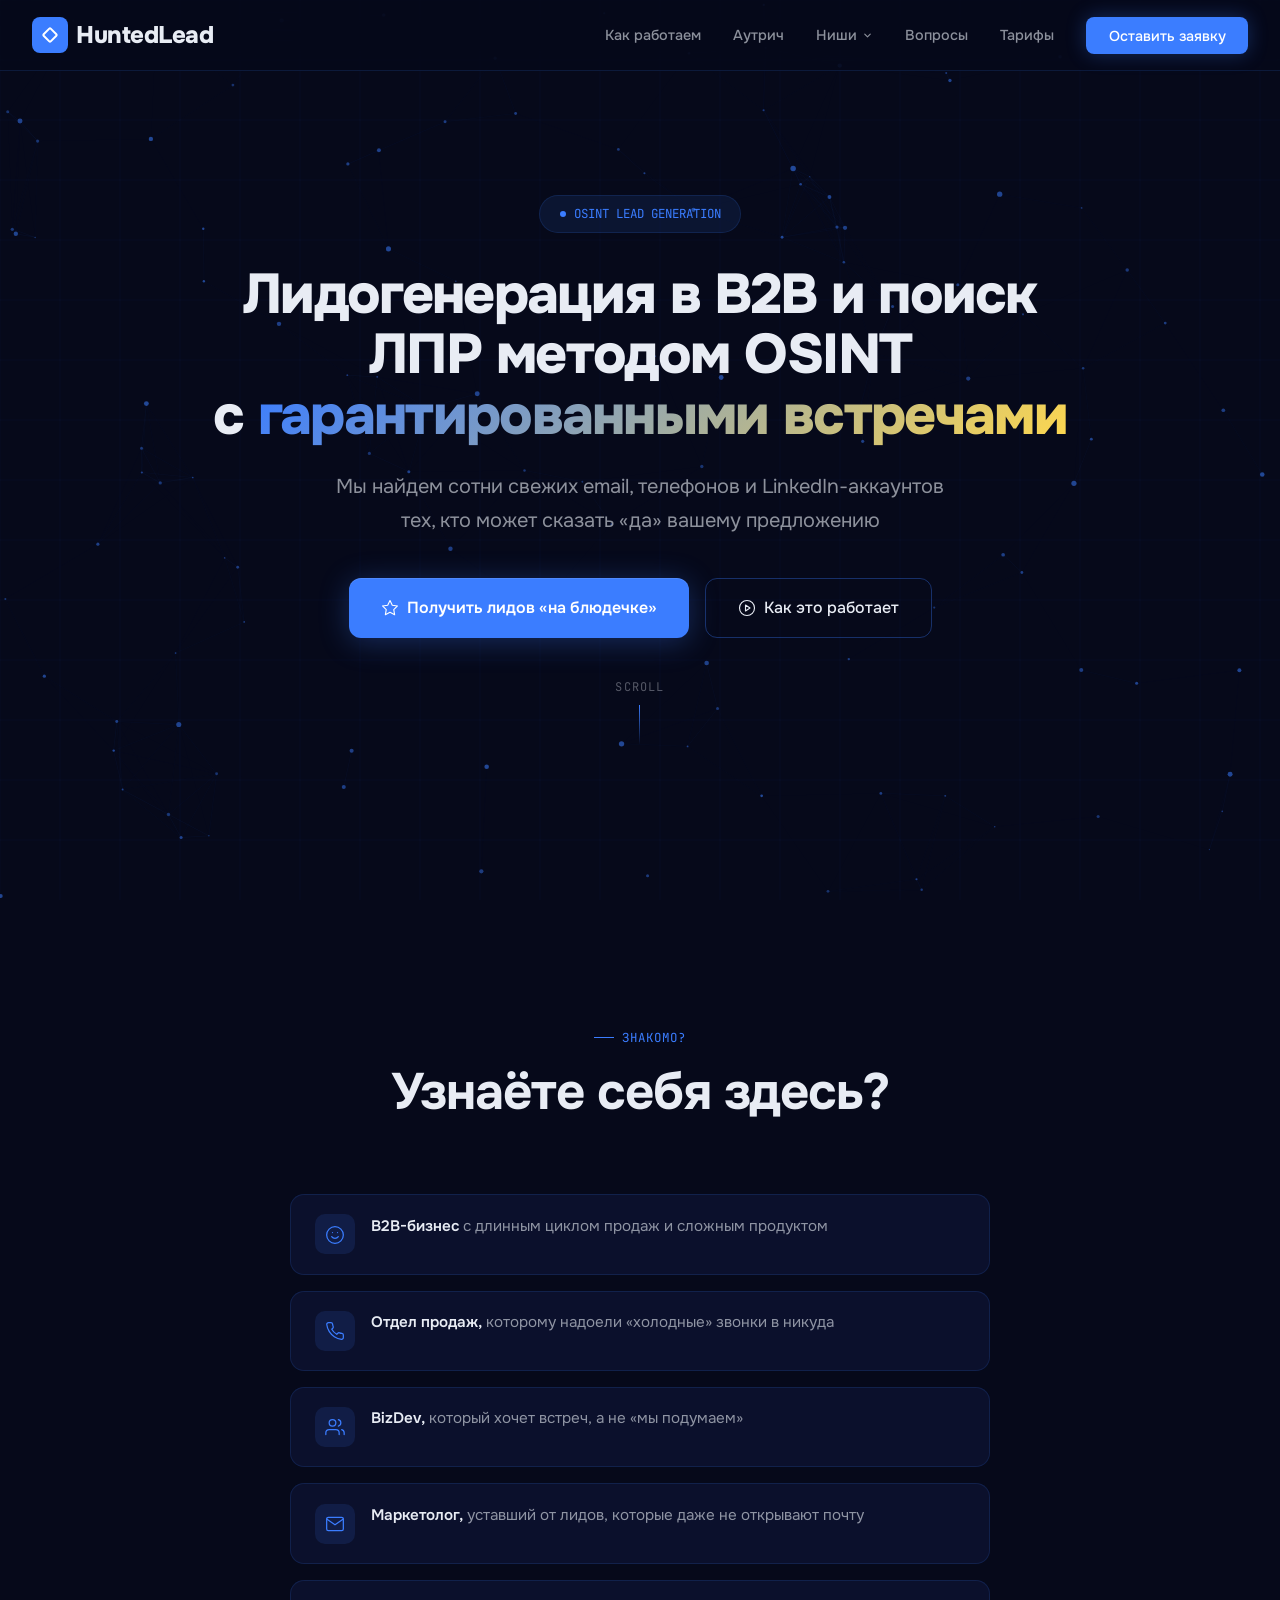
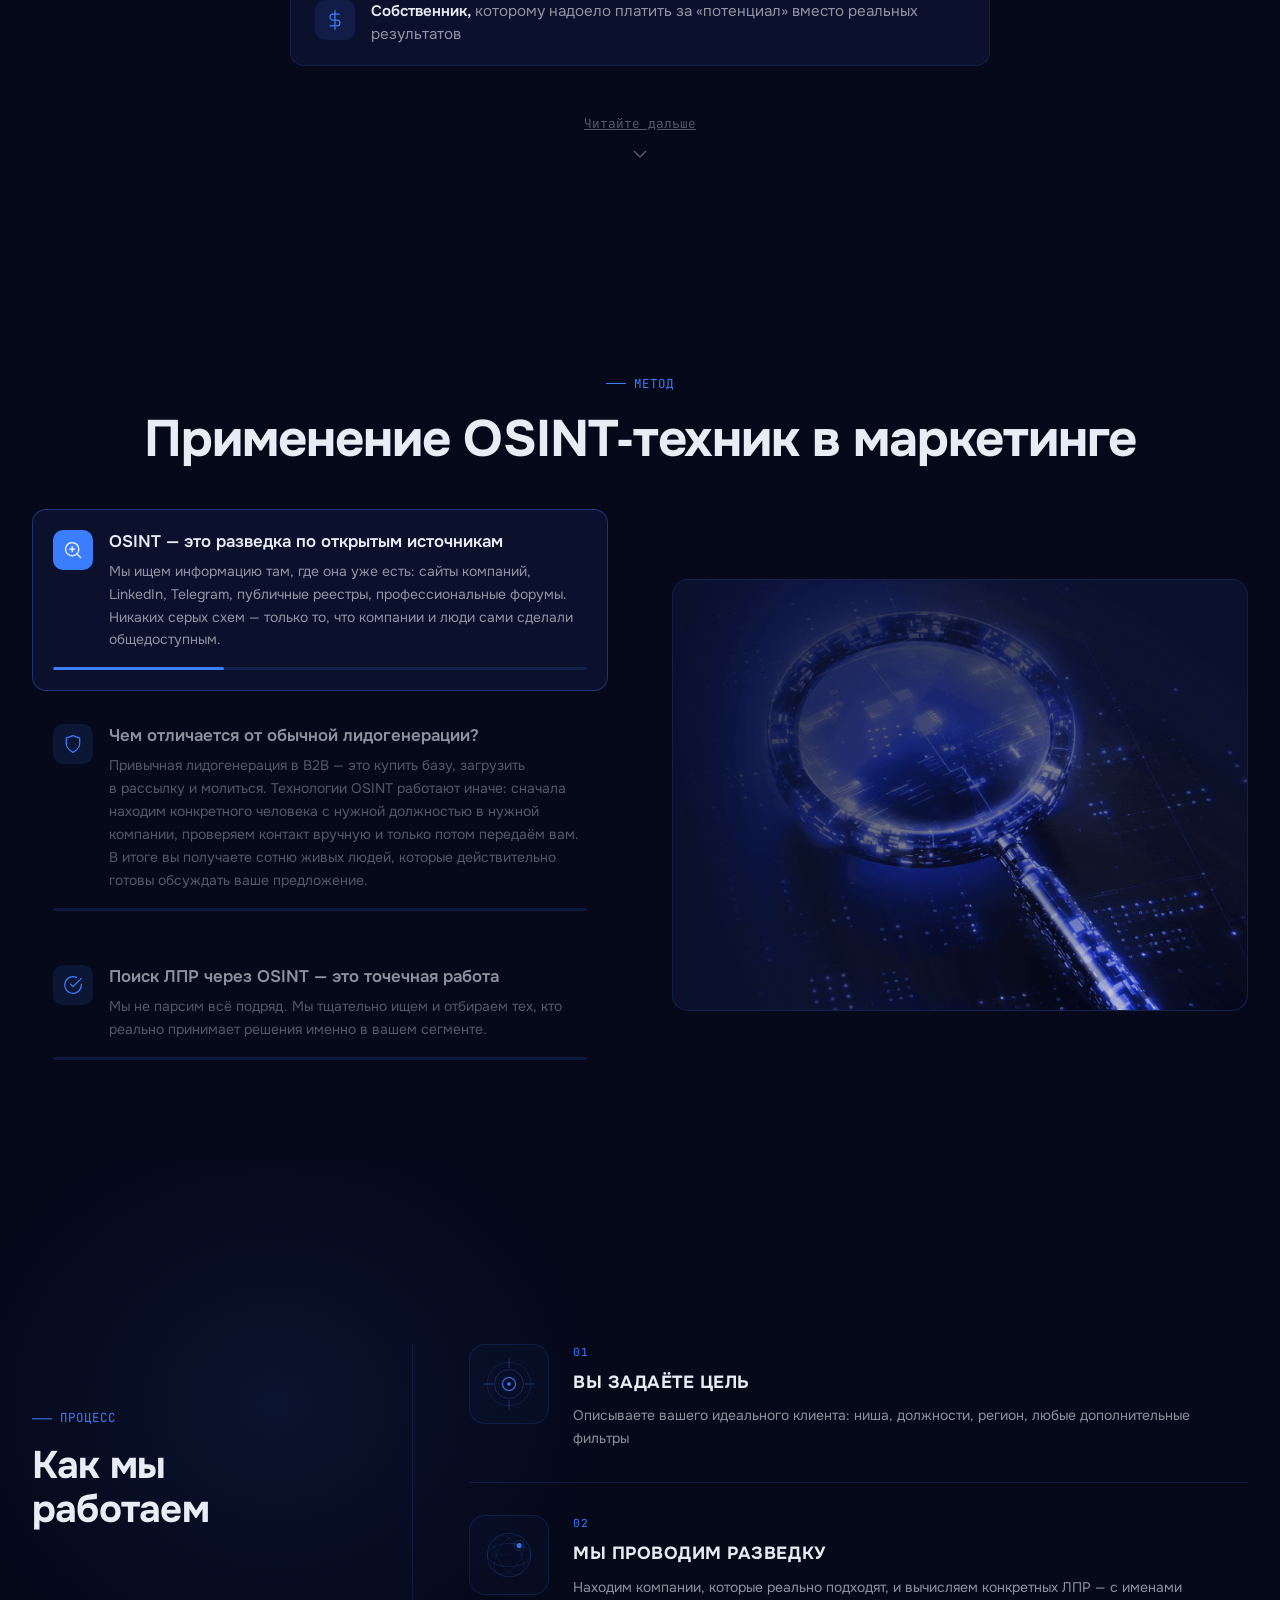
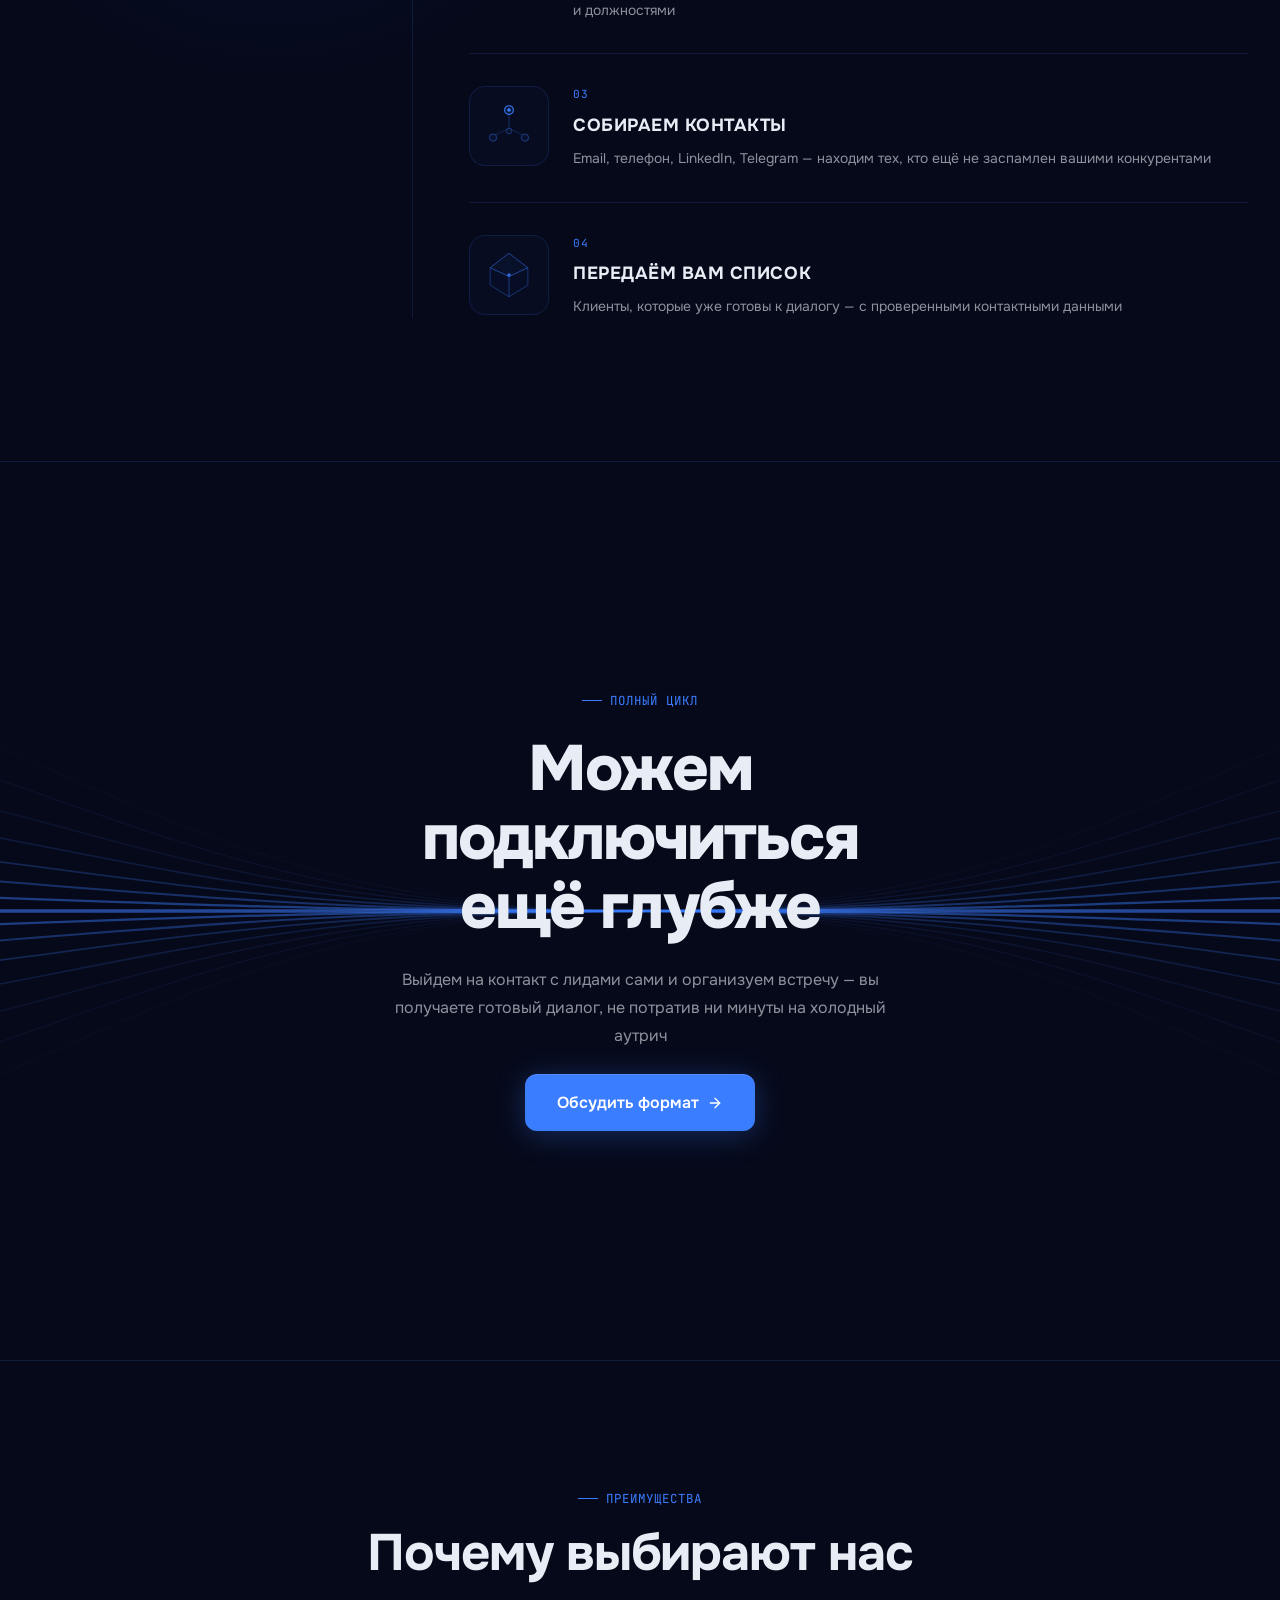
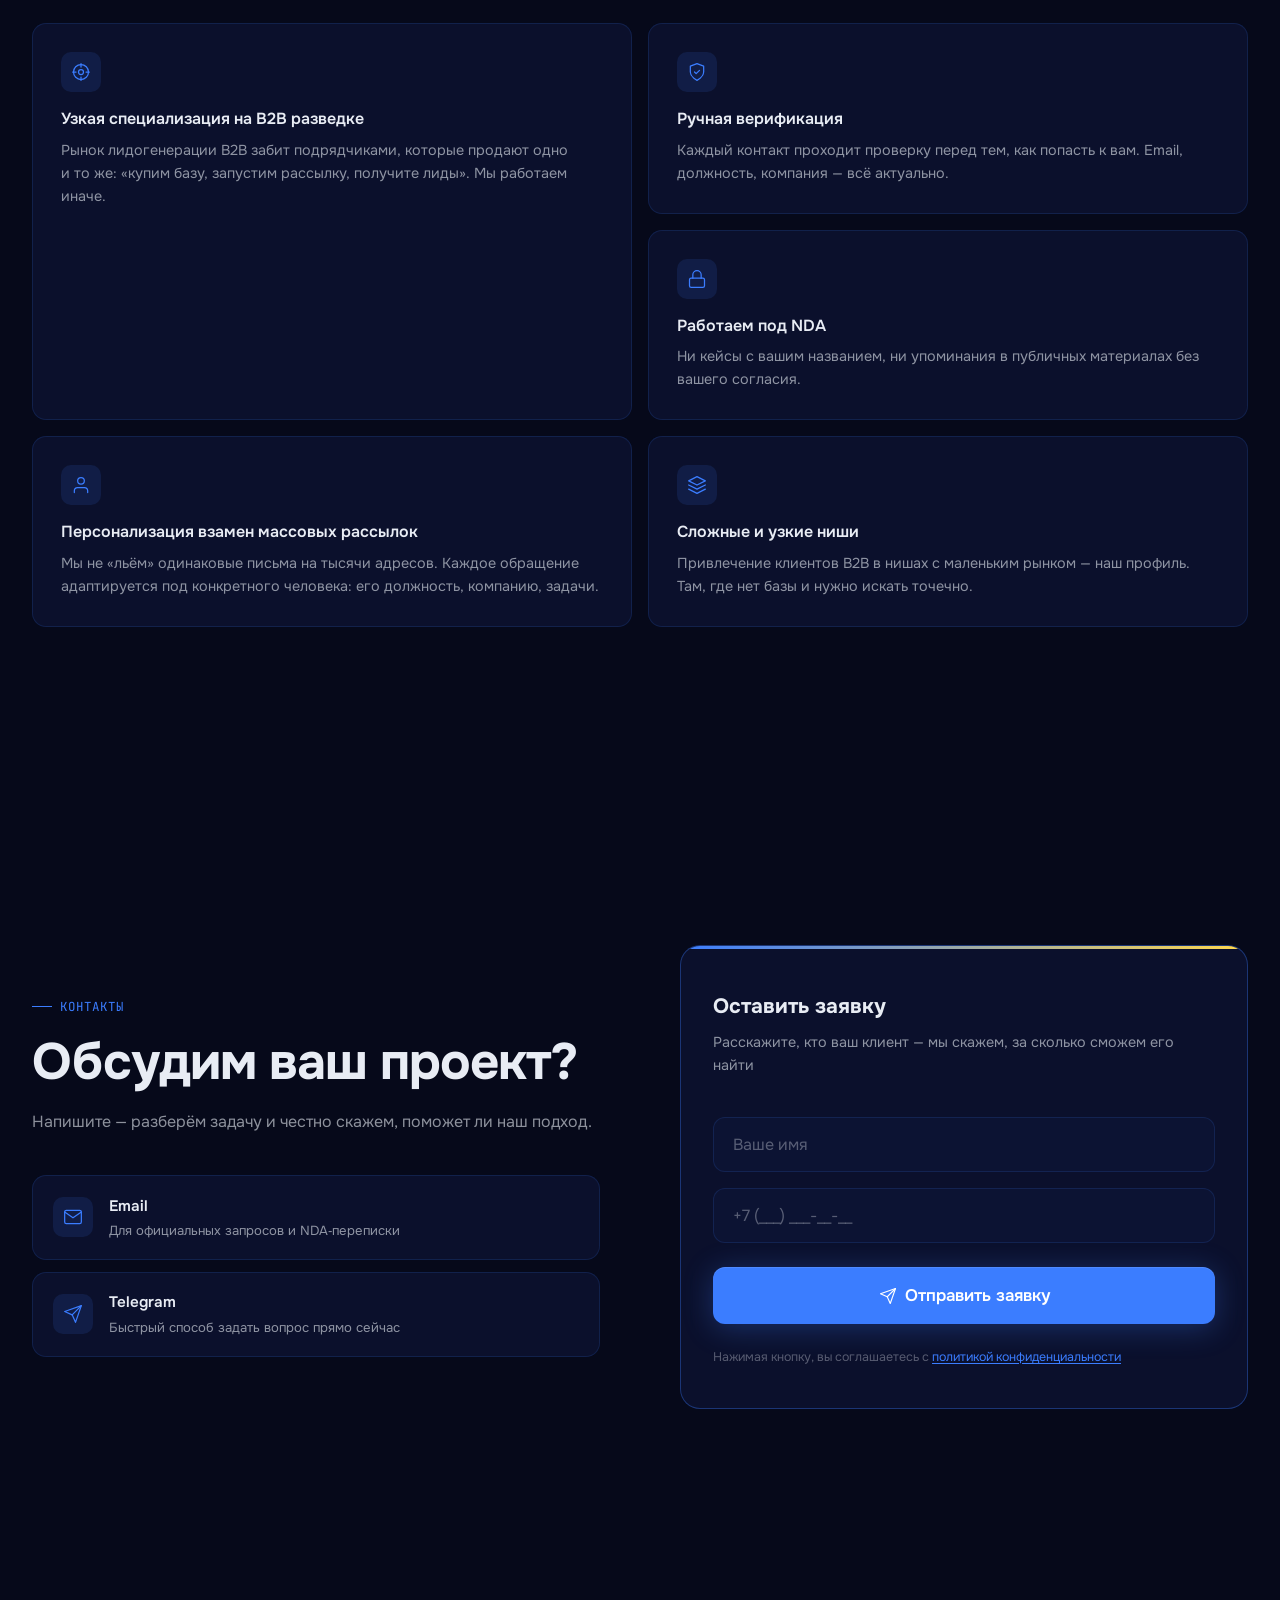
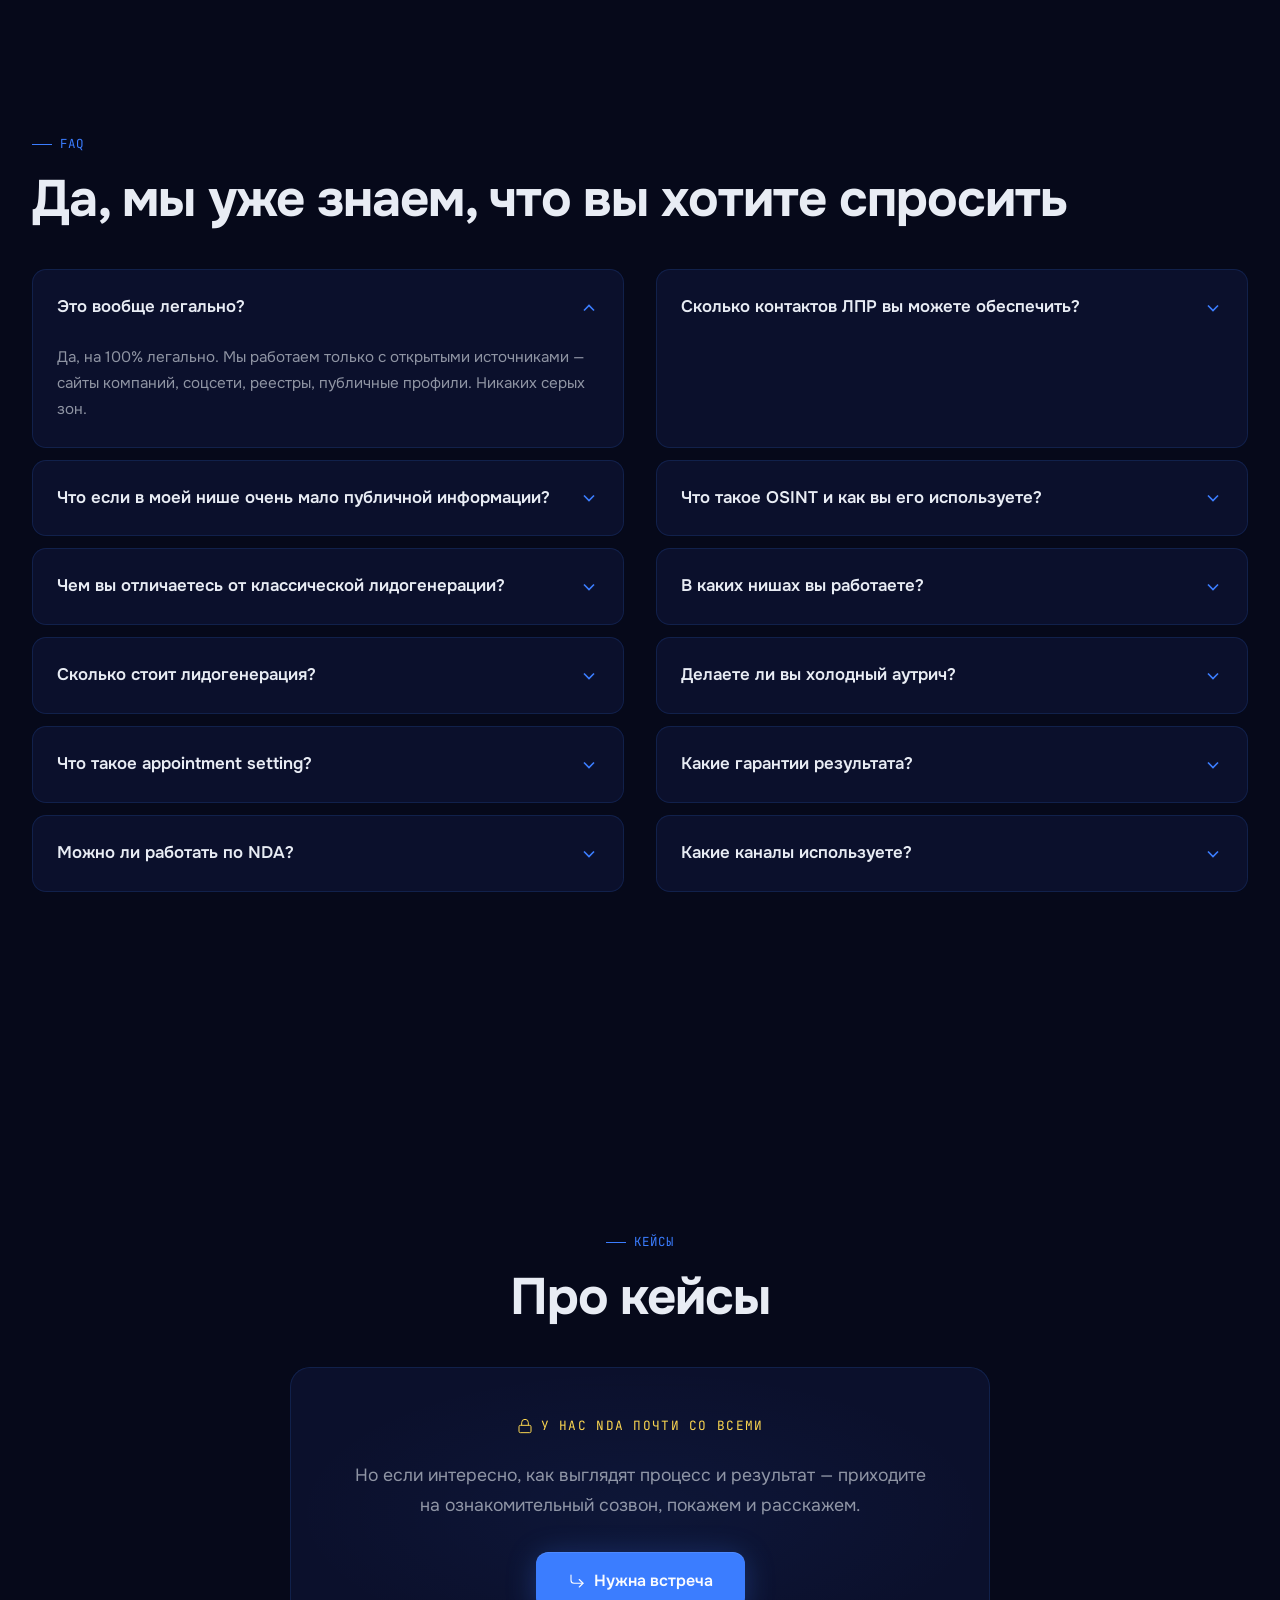
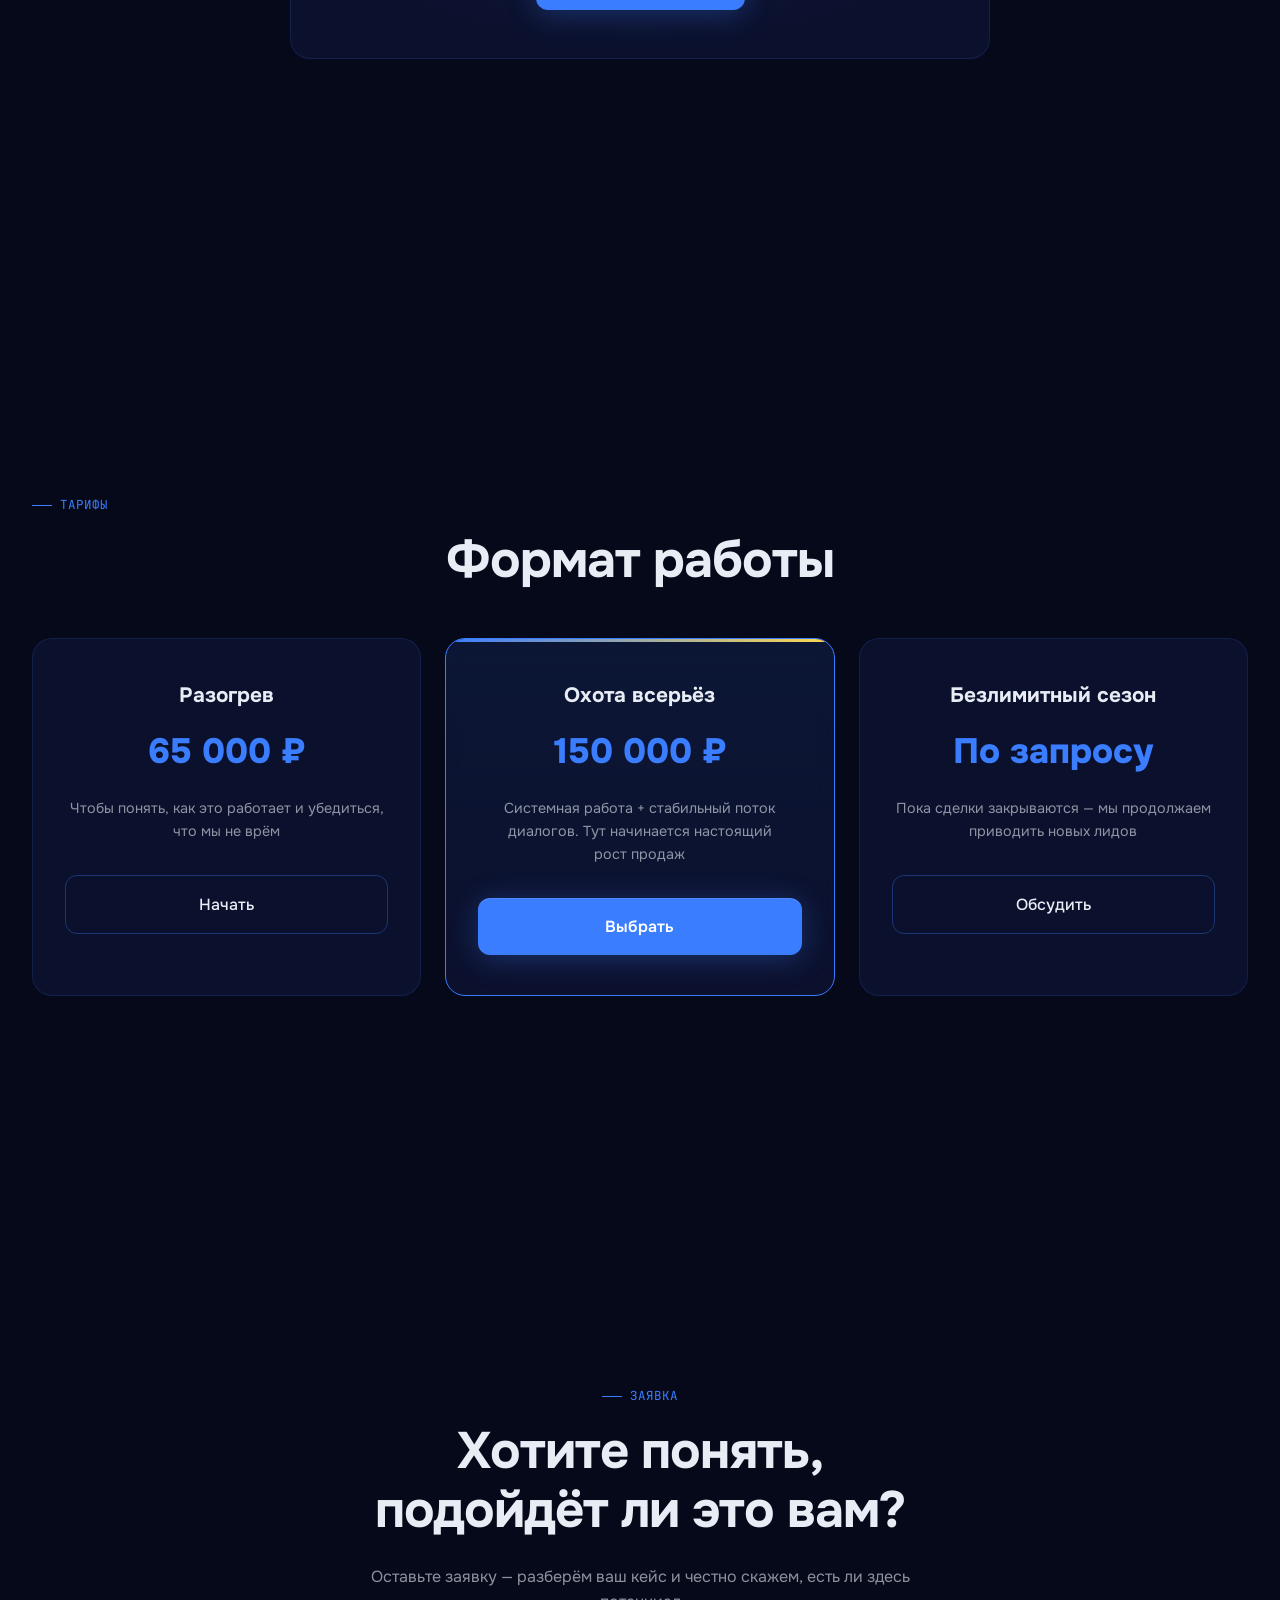
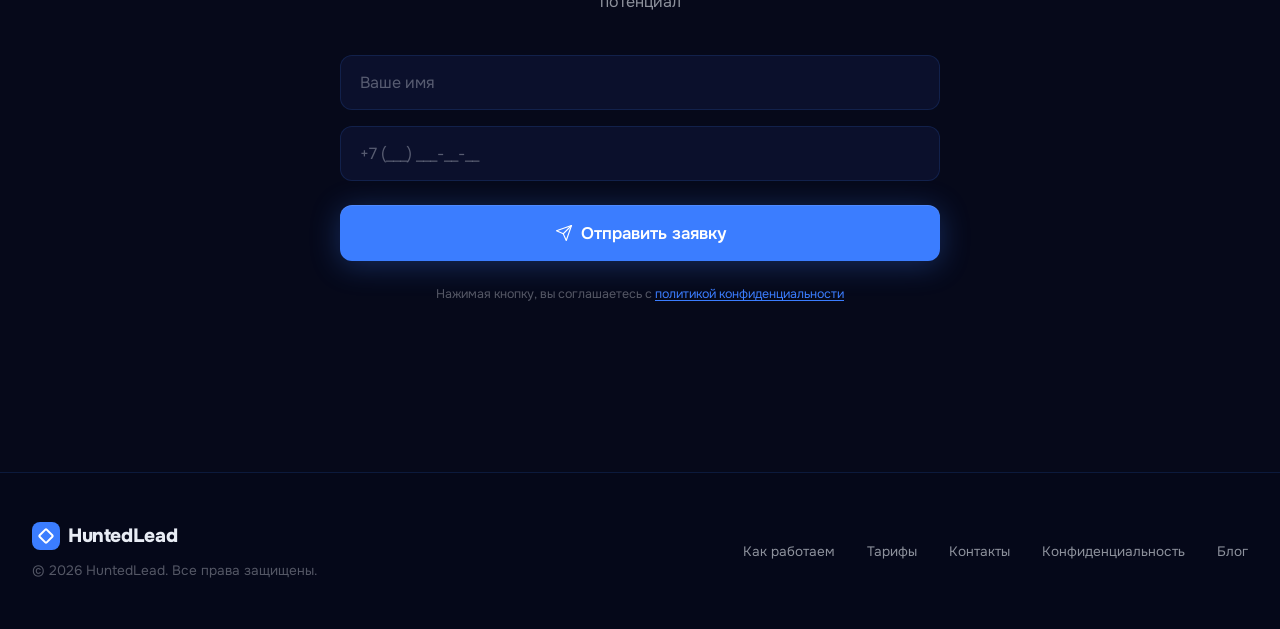
==== commit e8407418: "feat: блог — страница-плитка, 5 статей и ссылка в футере - blog.html: индекс блога с плиткой из 5 ка" ====
--- a/index.html
+++ b/index.html
@@ -7,7 +7,7 @@
 <link rel="preconnect" href="https://fonts.googleapis.com">
 <link rel="preconnect" href="https://fonts.gstatic.com" crossorigin>
 <link href="https://fonts.googleapis.com/css2?family=Onest:wght@300;400;500;600;700;800&family=JetBrains+Mono:wght@400;500&display=swap" rel="stylesheet">
-<link rel="stylesheet" href="styles/main.css?v=20260611">
+<link rel="stylesheet" href="styles/main.css?v=20260624">
 <script src="nav.js" defer></script>
 <script src="form.js" defer></script>
 
@@ -671,6 +671,7 @@
       <li><a href="#pricing">Тарифы</a></li>
       <li><a href="#contact">Контакты</a></li>
       <li><a href="#" onclick="openPrivacy(event)">Конфиденциальность</a></li>
+      <li><a href="/blog">Блог</a></li>
     </ul>
   </div>
 </footer>
--- a/styles/main.css
+++ b/styles/main.css
@@ -1754,3 +1754,336 @@
   .metric-value { font-size: 1.75rem; }
 }
 
+/* ===================================================================== */
+/* ==============================  BLOG  ================================ */
+/* ===================================================================== */
+
+/* ----- Blog index hero (компактный, не на весь экран) ----- */
+.blog-hero {
+  min-height: auto;
+  padding: 150px 2rem 50px;
+}
+.blog-hero h1 {
+  font-size: clamp(2rem, 4.5vw, 3.25rem);
+  margin-bottom: 1.25rem;
+}
+.blog-hero h1 .highlight {
+  background: linear-gradient(135deg, var(--accent-blue), #7aa7ff);
+  -webkit-background-clip: text;
+  -webkit-text-fill-color: transparent;
+  background-clip: text;
+}
+
+/* ----- Blog grid section ----- */
+.blog-section {
+  min-height: auto;
+  align-items: flex-start;
+  padding: 20px 2rem 100px;
+}
+.blog-content {
+  max-width: 1280px;
+  width: 100%;
+  margin: 0 auto;
+}
+.blog-grid {
+  display: grid;
+  grid-template-columns: repeat(3, 1fr);
+  gap: 1.5rem;
+  margin-top: 2.5rem;
+}
+
+/* ----- Blog card (визуал как у price/service-card) ----- */
+.blog-card {
+  display: flex;
+  flex-direction: column;
+  background: var(--bg-card);
+  border: 1px solid var(--border);
+  border-radius: 16px;
+  overflow: hidden;
+  text-decoration: none;
+  color: inherit;
+  transition: transform 0.35s ease, border-color 0.35s ease;
+  opacity: 0;
+  transform: translateY(20px);
+}
+.blog-card.visible { opacity: 1; transform: translateY(0); }
+.blog-card:hover {
+  transform: translateY(-6px);
+  border-color: var(--border-bright);
+}
+.blog-card-cover {
+  position: relative;
+  aspect-ratio: 16 / 9;
+  overflow: hidden;
+  background: linear-gradient(135deg, rgba(59,125,255,0.25), rgba(59,125,255,0.08));
+}
+.blog-card-cover img {
+  width: 100%;
+  height: 100%;
+  object-fit: cover;
+  display: block;
+  transition: transform 0.5s ease;
+}
+.blog-card:hover .blog-card-cover img { transform: scale(1.05); }
+.blog-card-body {
+  display: flex;
+  flex-direction: column;
+  gap: 0.7rem;
+  padding: 1.5rem;
+  flex: 1;
+}
+.blog-card-tag {
+  display: inline-block;
+  align-self: flex-start;
+  font-family: var(--font-mono);
+  font-size: 0.72rem;
+  letter-spacing: 0.04em;
+  text-transform: uppercase;
+  color: var(--accent-blue);
+  padding: 0.3rem 0.7rem;
+  background: rgba(59, 125, 255, 0.1);
+  border: 1px solid var(--border);
+  border-radius: 100px;
+}
+.blog-card-title {
+  font-family: var(--font-display);
+  font-size: 1.2rem;
+  font-weight: 700;
+  line-height: 1.3;
+  letter-spacing: -0.01em;
+  color: var(--text-primary);
+}
+.blog-card-desc {
+  font-size: 0.9rem;
+  color: var(--text-secondary);
+  line-height: 1.6;
+  flex: 1;
+}
+.blog-card-more {
+  font-size: 0.9rem;
+  font-weight: 600;
+  color: var(--accent-blue);
+  margin-top: 0.25rem;
+}
+
+/* ===================================================================== */
+/* ===========================  ARTICLE  =============================== */
+/* ===================================================================== */
+
+.article-page {
+  position: relative;
+  z-index: 1;
+  padding: 130px 2rem 90px;
+}
+.article-wrap {
+  max-width: 760px;
+  margin: 0 auto;
+  width: 100%;
+}
+
+/* breadcrumbs */
+.article-meta {
+  display: flex;
+  flex-wrap: wrap;
+  align-items: center;
+  gap: 0.5rem;
+  font-family: var(--font-mono);
+  font-size: 0.8rem;
+  color: var(--text-muted);
+  margin-bottom: 1.75rem;
+}
+.article-meta a { color: var(--text-secondary); text-decoration: none; transition: color 0.3s; }
+.article-meta a:hover { color: var(--accent-blue); }
+.article-meta .sep { color: var(--text-muted); }
+
+.article-tag {
+  display: inline-block;
+  font-family: var(--font-mono);
+  font-size: 0.72rem;
+  letter-spacing: 0.04em;
+  text-transform: uppercase;
+  color: var(--accent-blue);
+  padding: 0.3rem 0.7rem;
+  background: rgba(59, 125, 255, 0.1);
+  border: 1px solid var(--border);
+  border-radius: 100px;
+  margin-bottom: 1.25rem;
+}
+
+.article-body h1 {
+  font-family: var(--font-display);
+  font-size: clamp(1.9rem, 4vw, 2.75rem);
+  font-weight: 800;
+  line-height: 1.12;
+  letter-spacing: -0.03em;
+  margin-bottom: 1.5rem;
+}
+
+.article-cover {
+  border-radius: 16px;
+  overflow: hidden;
+  border: 1px solid var(--border);
+  margin-bottom: 2rem;
+  aspect-ratio: 16 / 9;
+}
+.article-cover img {
+  width: 100%;
+  height: 100%;
+  object-fit: cover;
+  display: block;
+}
+
+/* table of contents */
+.article-toc {
+  background: var(--bg-card);
+  border: 1px solid var(--border);
+  border-radius: 14px;
+  padding: 1.4rem 1.6rem;
+  margin-bottom: 2.5rem;
+}
+.article-toc-title {
+  font-family: var(--font-mono);
+  font-size: 0.78rem;
+  letter-spacing: 0.05em;
+  text-transform: uppercase;
+  color: var(--accent-blue);
+  margin-bottom: 0.9rem;
+}
+.article-toc ol {
+  list-style: none;
+  counter-reset: toc;
+  display: flex;
+  flex-direction: column;
+  gap: 0.55rem;
+}
+.article-toc li { counter-increment: toc; }
+.article-toc a {
+  display: flex;
+  gap: 0.6rem;
+  color: var(--text-secondary);
+  text-decoration: none;
+  font-size: 0.95rem;
+  line-height: 1.45;
+  transition: color 0.3s;
+}
+.article-toc a::before {
+  content: counter(toc, decimal-leading-zero);
+  font-family: var(--font-mono);
+  font-size: 0.8rem;
+  color: var(--accent-blue);
+  flex-shrink: 0;
+}
+.article-toc a:hover { color: var(--accent-blue); }
+
+/* article typography */
+.article-body h2 {
+  font-family: var(--font-display);
+  font-size: clamp(1.4rem, 2.6vw, 1.85rem);
+  font-weight: 700;
+  line-height: 1.2;
+  letter-spacing: -0.02em;
+  margin: 2.75rem 0 1.1rem;
+  scroll-margin-top: 100px;
+}
+.article-body h3 {
+  font-family: var(--font-display);
+  font-size: 1.25rem;
+  font-weight: 600;
+  margin: 1.75rem 0 0.75rem;
+}
+.article-body p {
+  font-size: 1.05rem;
+  color: var(--text-secondary);
+  line-height: 1.75;
+  margin-bottom: 1.15rem;
+}
+.article-body ul,
+.article-body ol {
+  margin: 0 0 1.4rem 0;
+  padding-left: 1.4rem;
+  color: var(--text-secondary);
+}
+.article-body li {
+  font-size: 1.05rem;
+  line-height: 1.7;
+  margin-bottom: 0.6rem;
+}
+.article-body ul li::marker { color: var(--accent-blue); }
+.article-body strong { color: var(--text-primary); font-weight: 600; }
+.article-body a {
+  color: var(--accent-blue);
+  text-decoration: underline;
+  text-underline-offset: 2px;
+}
+.article-body a:hover { color: var(--text-primary); }
+
+/* CTA-кнопки внутри статьи не должны наследовать стиль ссылок .article-body a */
+.article-cta-actions a { text-decoration: none; }
+.article-cta-actions .btn-primary { color: #fff; }
+.article-cta-actions .btn-secondary { color: var(--text-primary); }
+.article-cta-actions .btn-primary:hover { color: #fff; }
+.article-cta-actions .btn-secondary:hover { color: var(--text-primary); }
+
+/* tables inside articles */
+.article-table-wrap { overflow-x: auto; margin: 0 0 1.6rem; }
+.article-body table {
+  width: 100%;
+  border-collapse: collapse;
+  font-size: 0.95rem;
+  min-width: 480px;
+}
+.article-body th,
+.article-body td {
+  text-align: left;
+  padding: 0.75rem 1rem;
+  border: 1px solid var(--border);
+  color: var(--text-secondary);
+  vertical-align: top;
+}
+.article-body th {
+  background: rgba(59, 125, 255, 0.08);
+  color: var(--text-primary);
+  font-weight: 600;
+}
+
+/* inline CTA after the article body */
+.article-cta {
+  margin-top: 3rem;
+  padding: 2rem;
+  background: var(--bg-card);
+  border: 1px solid var(--border-bright);
+  border-radius: 16px;
+  text-align: center;
+}
+.article-cta h3 {
+  font-family: var(--font-display);
+  font-size: 1.4rem;
+  font-weight: 700;
+  margin-bottom: 0.6rem;
+}
+.article-cta p {
+  color: var(--text-secondary);
+  margin-bottom: 1.4rem;
+  line-height: 1.6;
+}
+.article-cta-actions {
+  display: flex;
+  gap: 1rem;
+  flex-wrap: wrap;
+  justify-content: center;
+}
+
+/* ----- Blog/article responsive ----- */
+@media (max-width: 900px) {
+  .blog-grid { grid-template-columns: repeat(2, 1fr); }
+}
+@media (max-width: 640px) {
+  .blog-grid { grid-template-columns: 1fr; }
+  .blog-hero { padding: 130px 1.25rem 40px; }
+  .blog-section { padding: 10px 1.25rem 70px; }
+  .article-page { padding: 110px 1.25rem 70px; }
+  .article-body p,
+  .article-body li { font-size: 1rem; }
+  .article-cta { padding: 1.5rem; }
+}
+
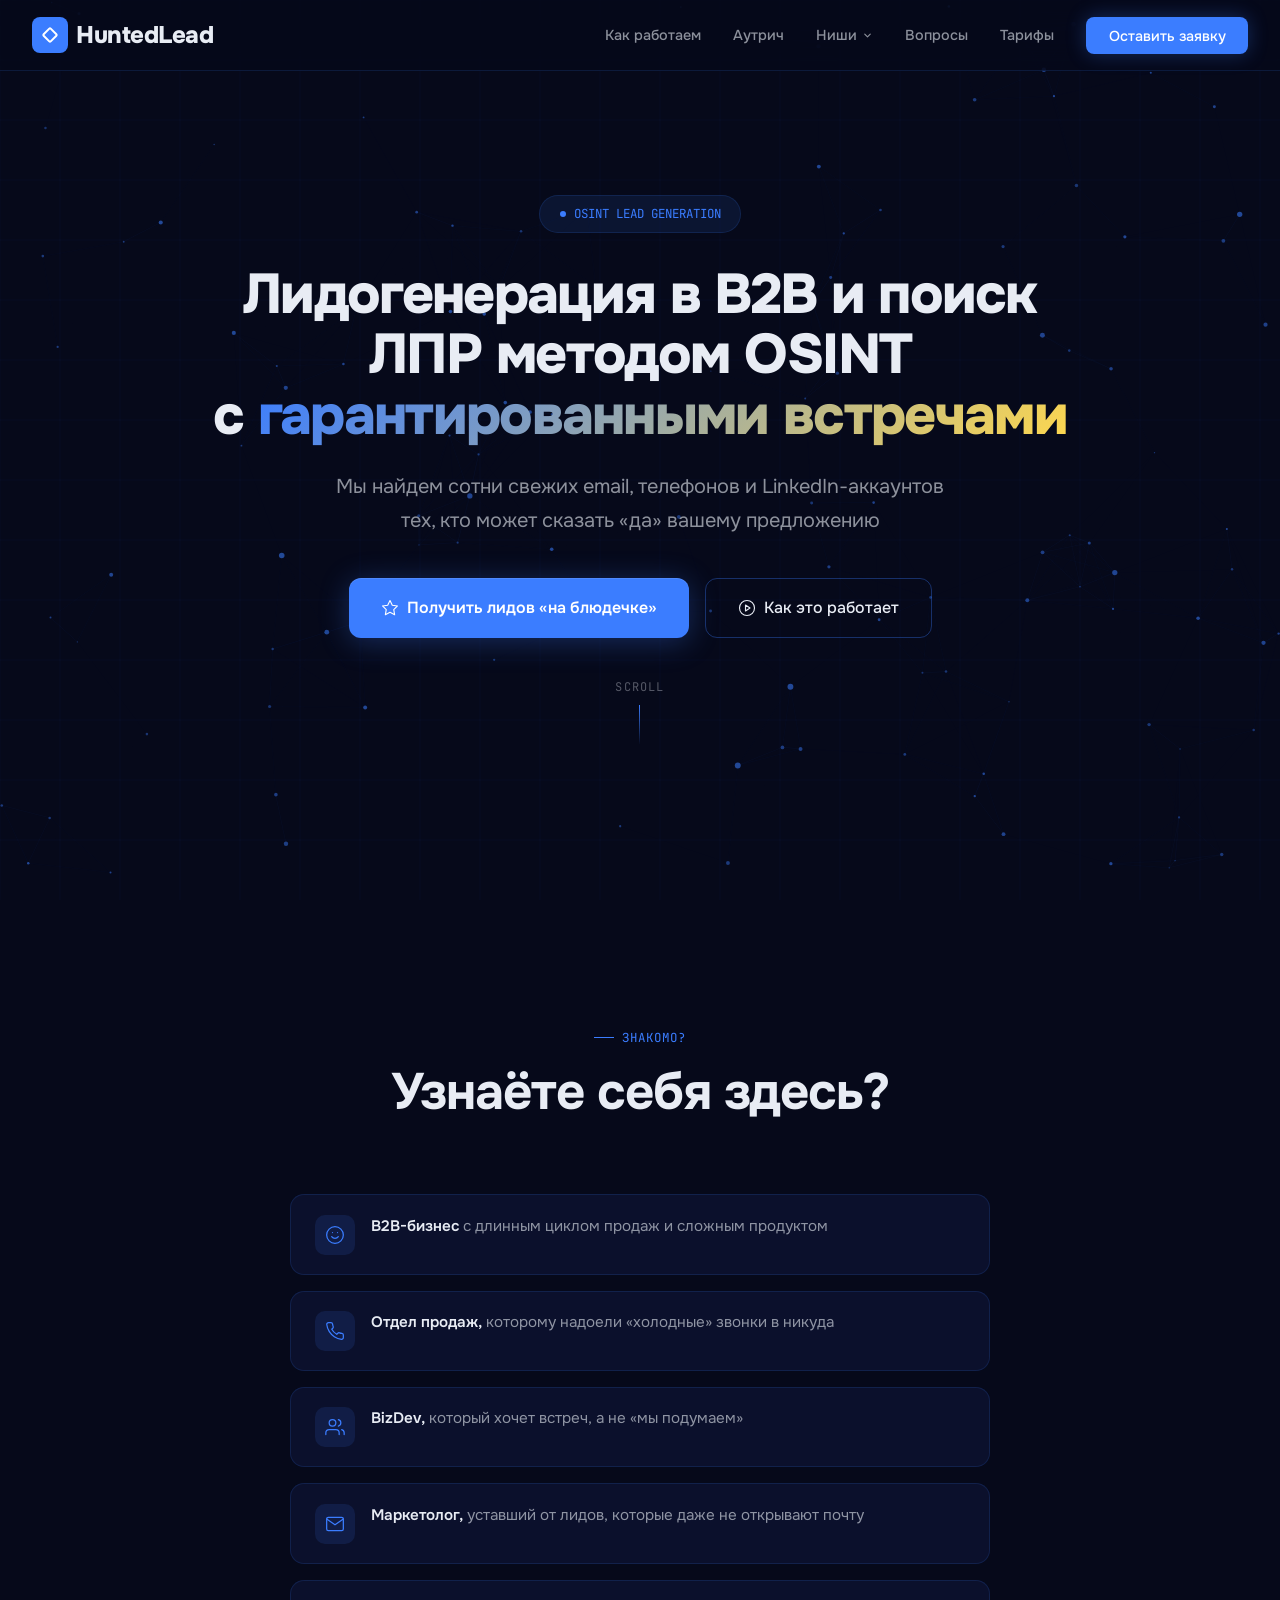
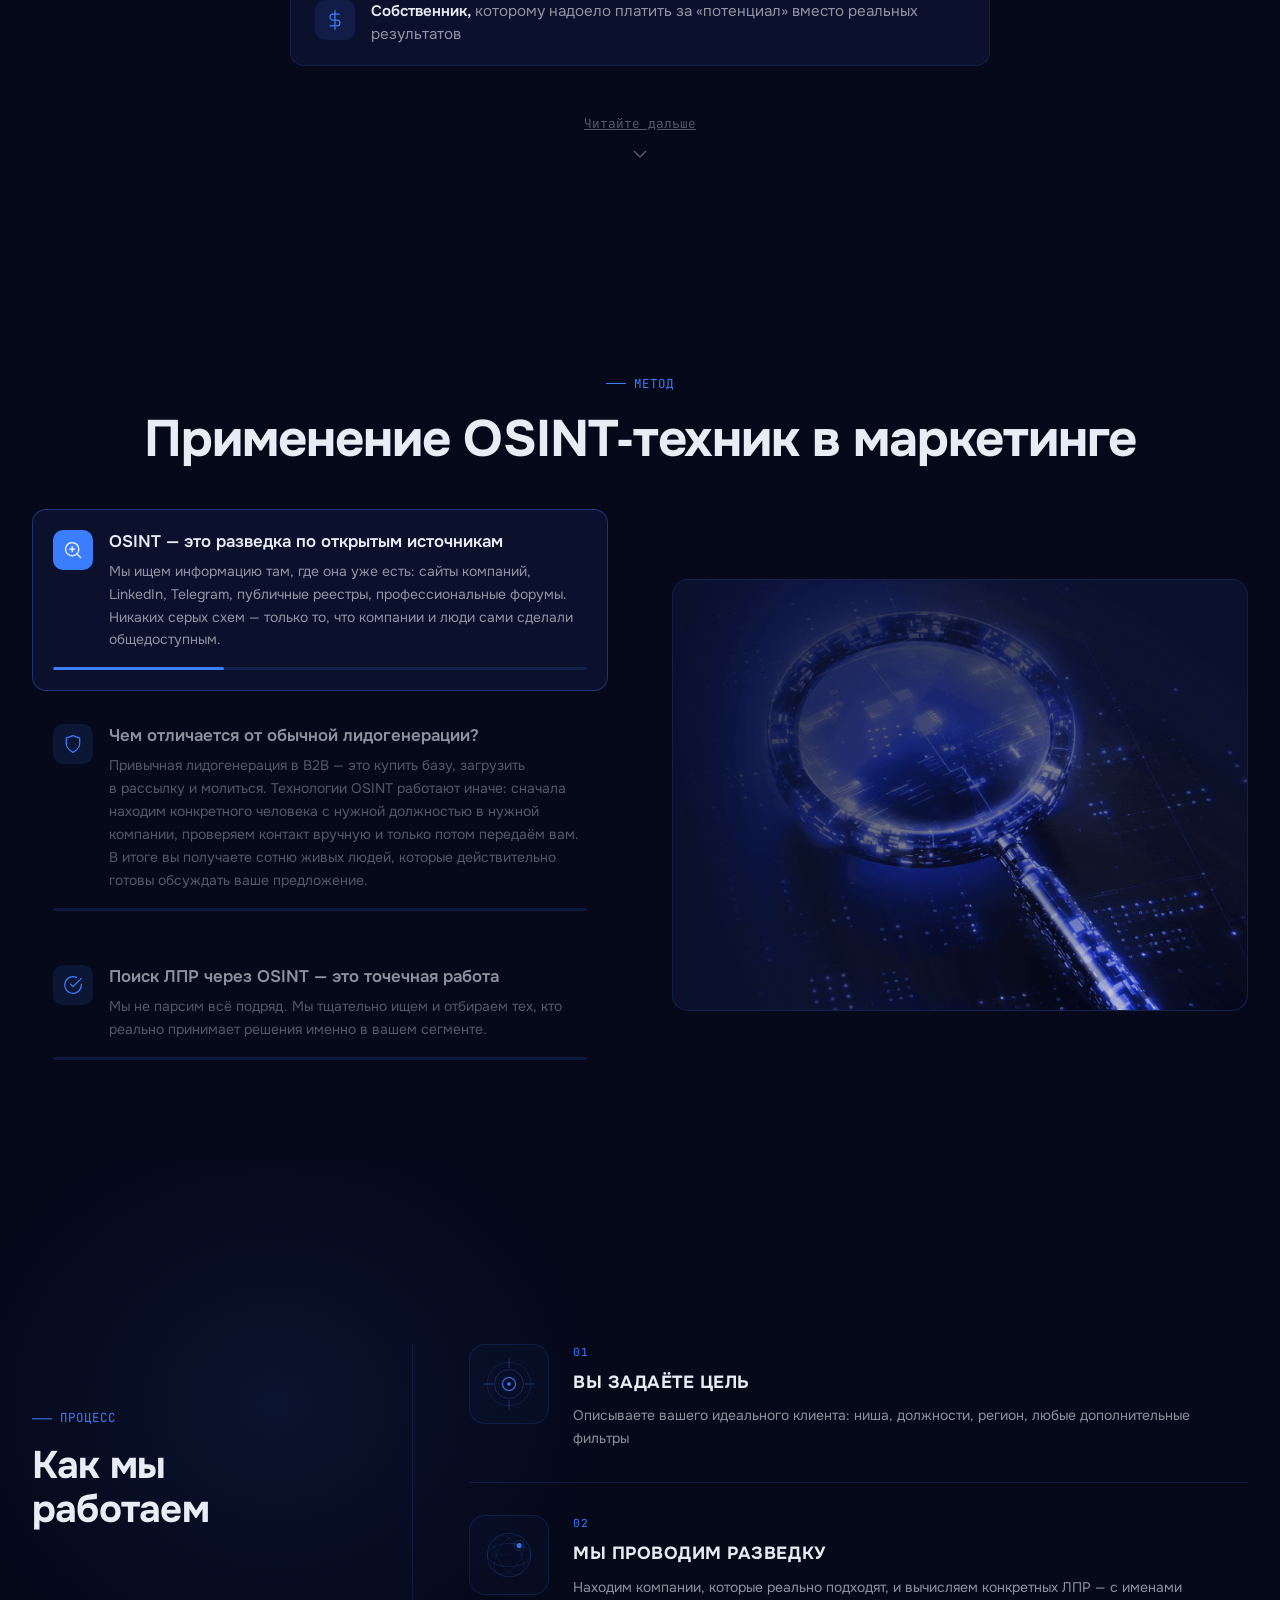
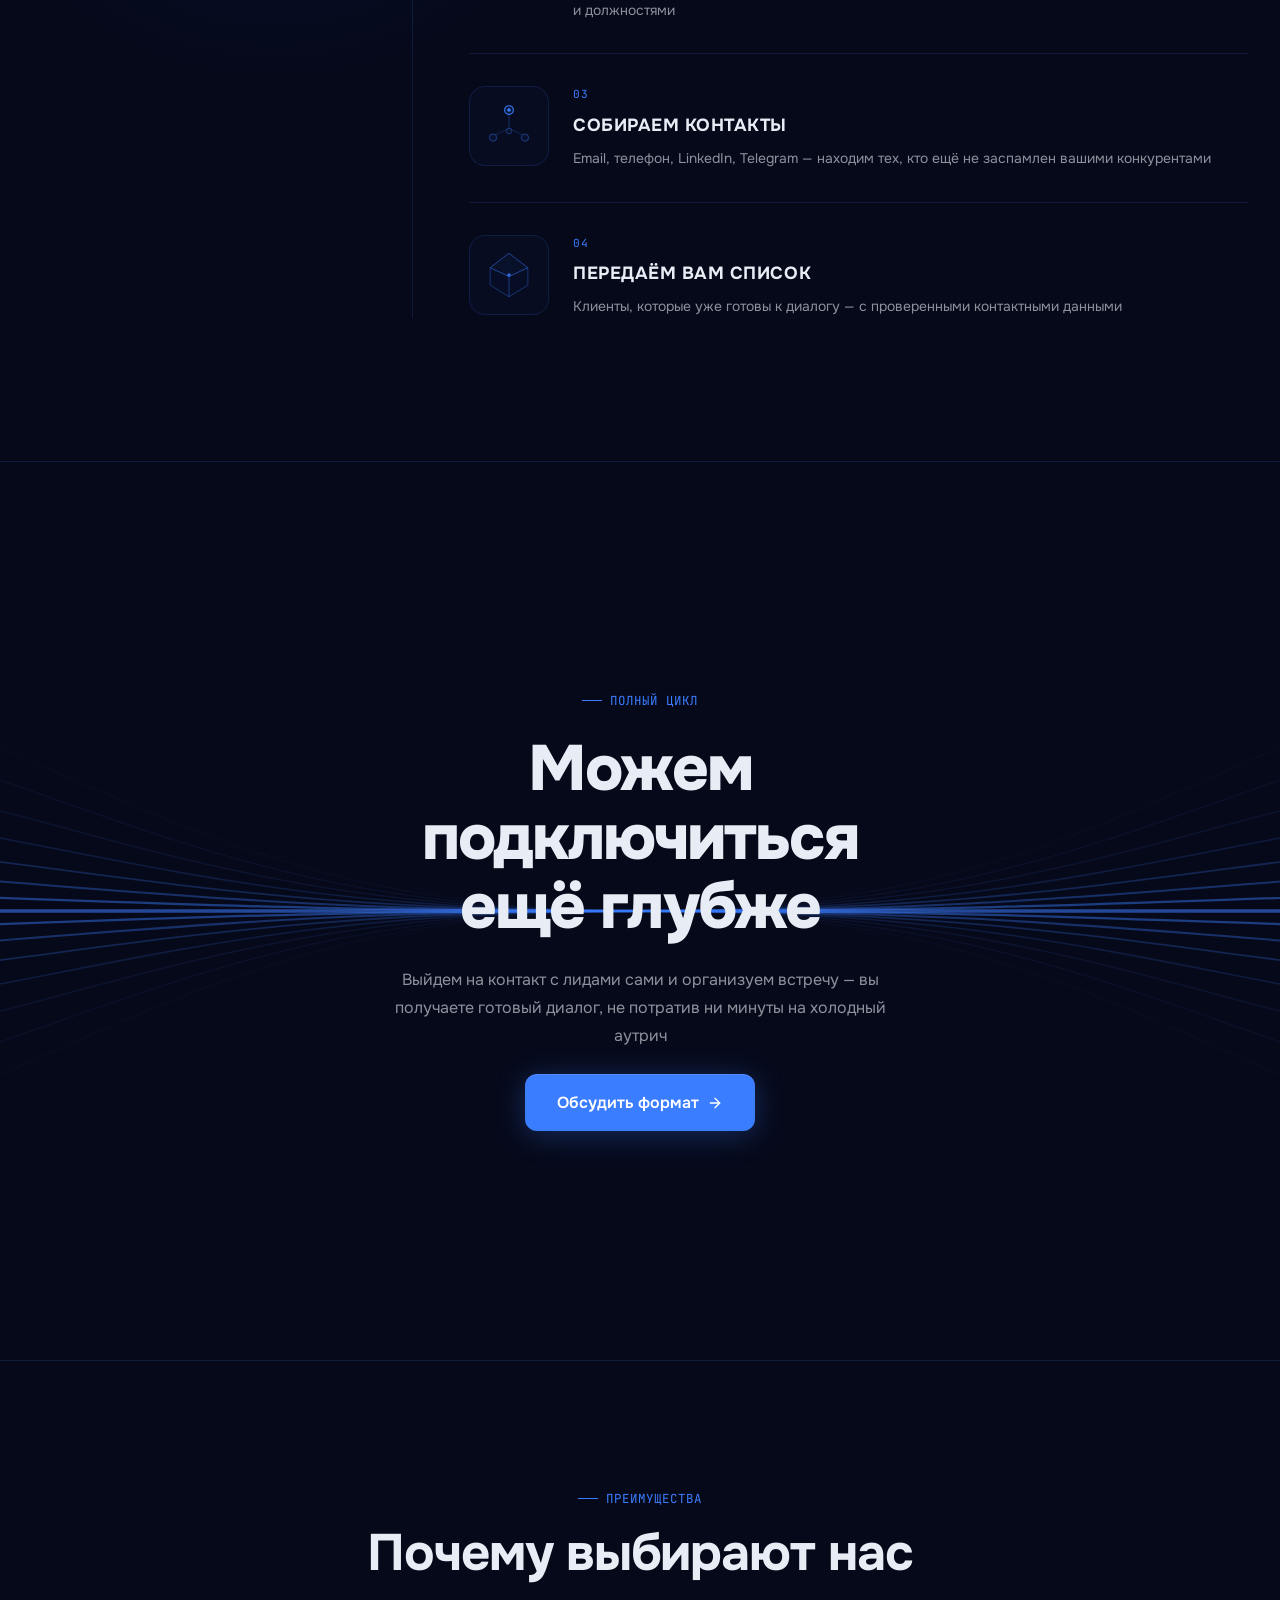
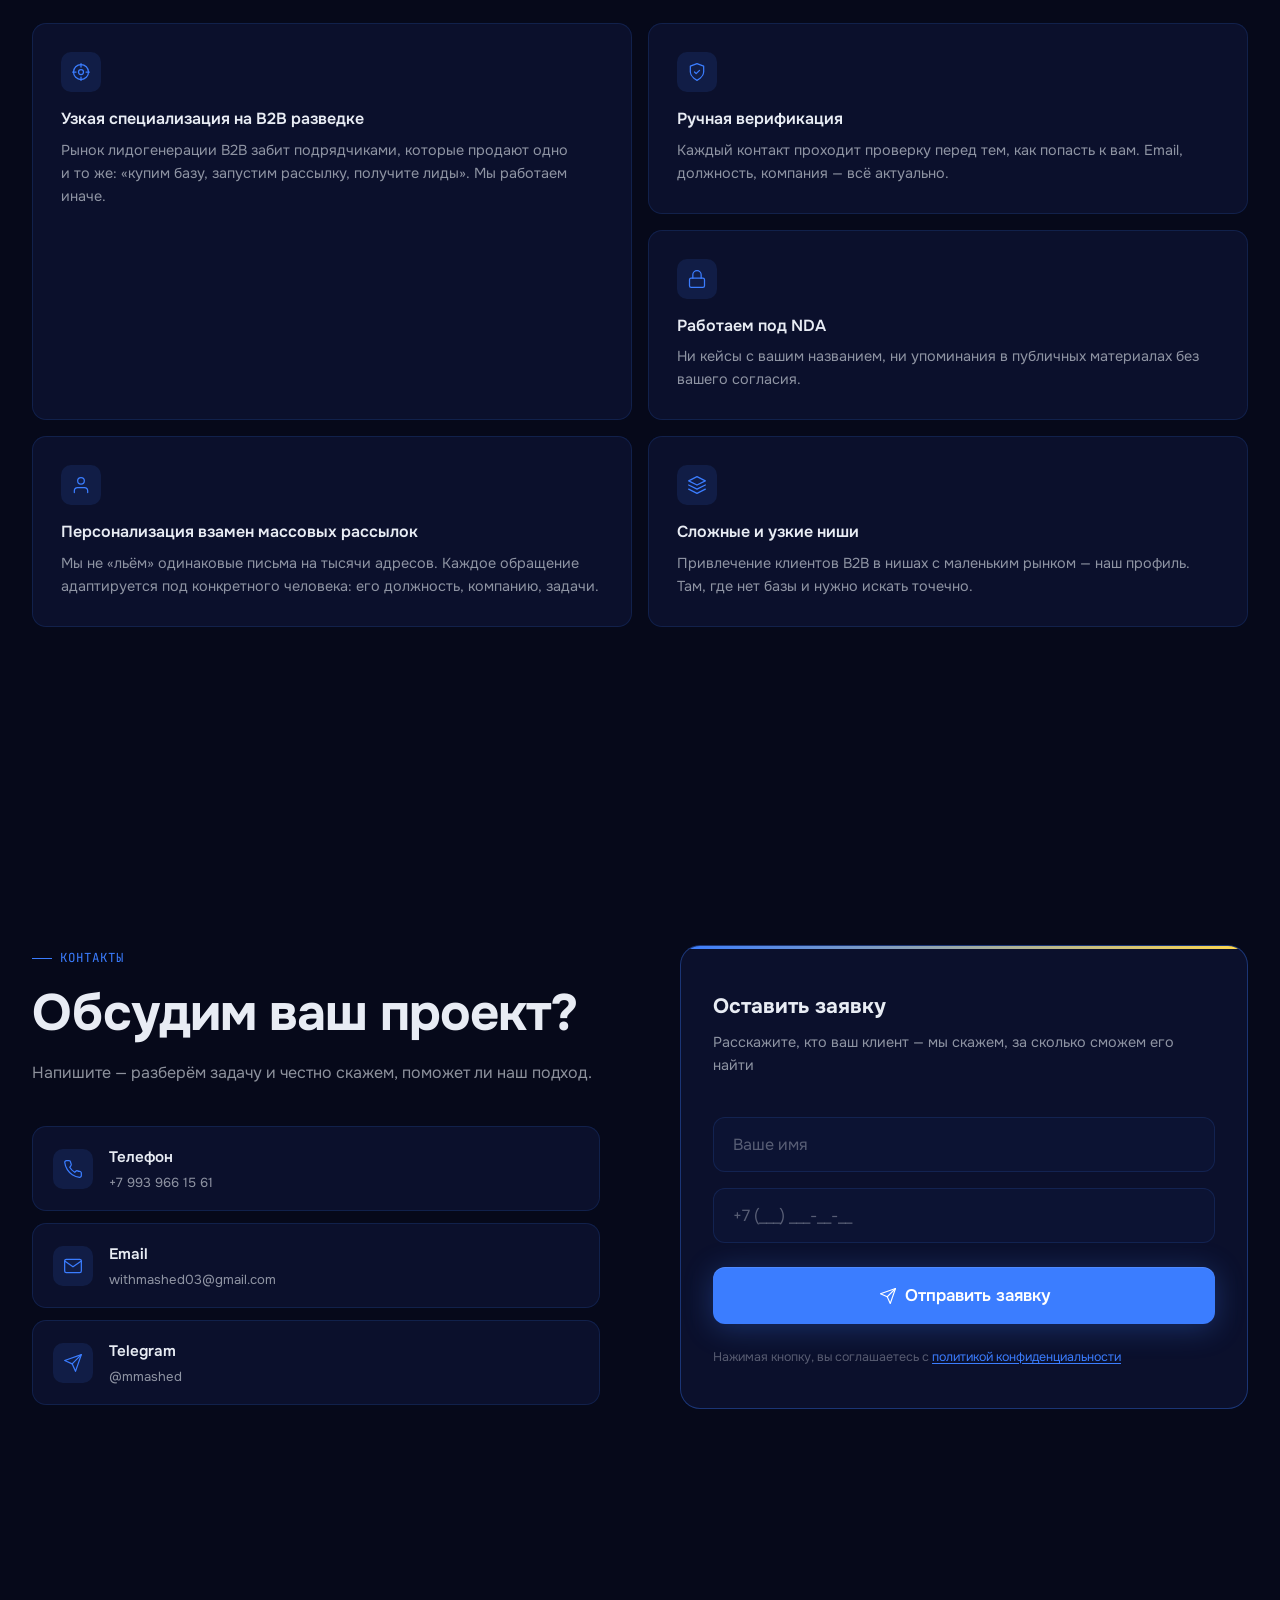
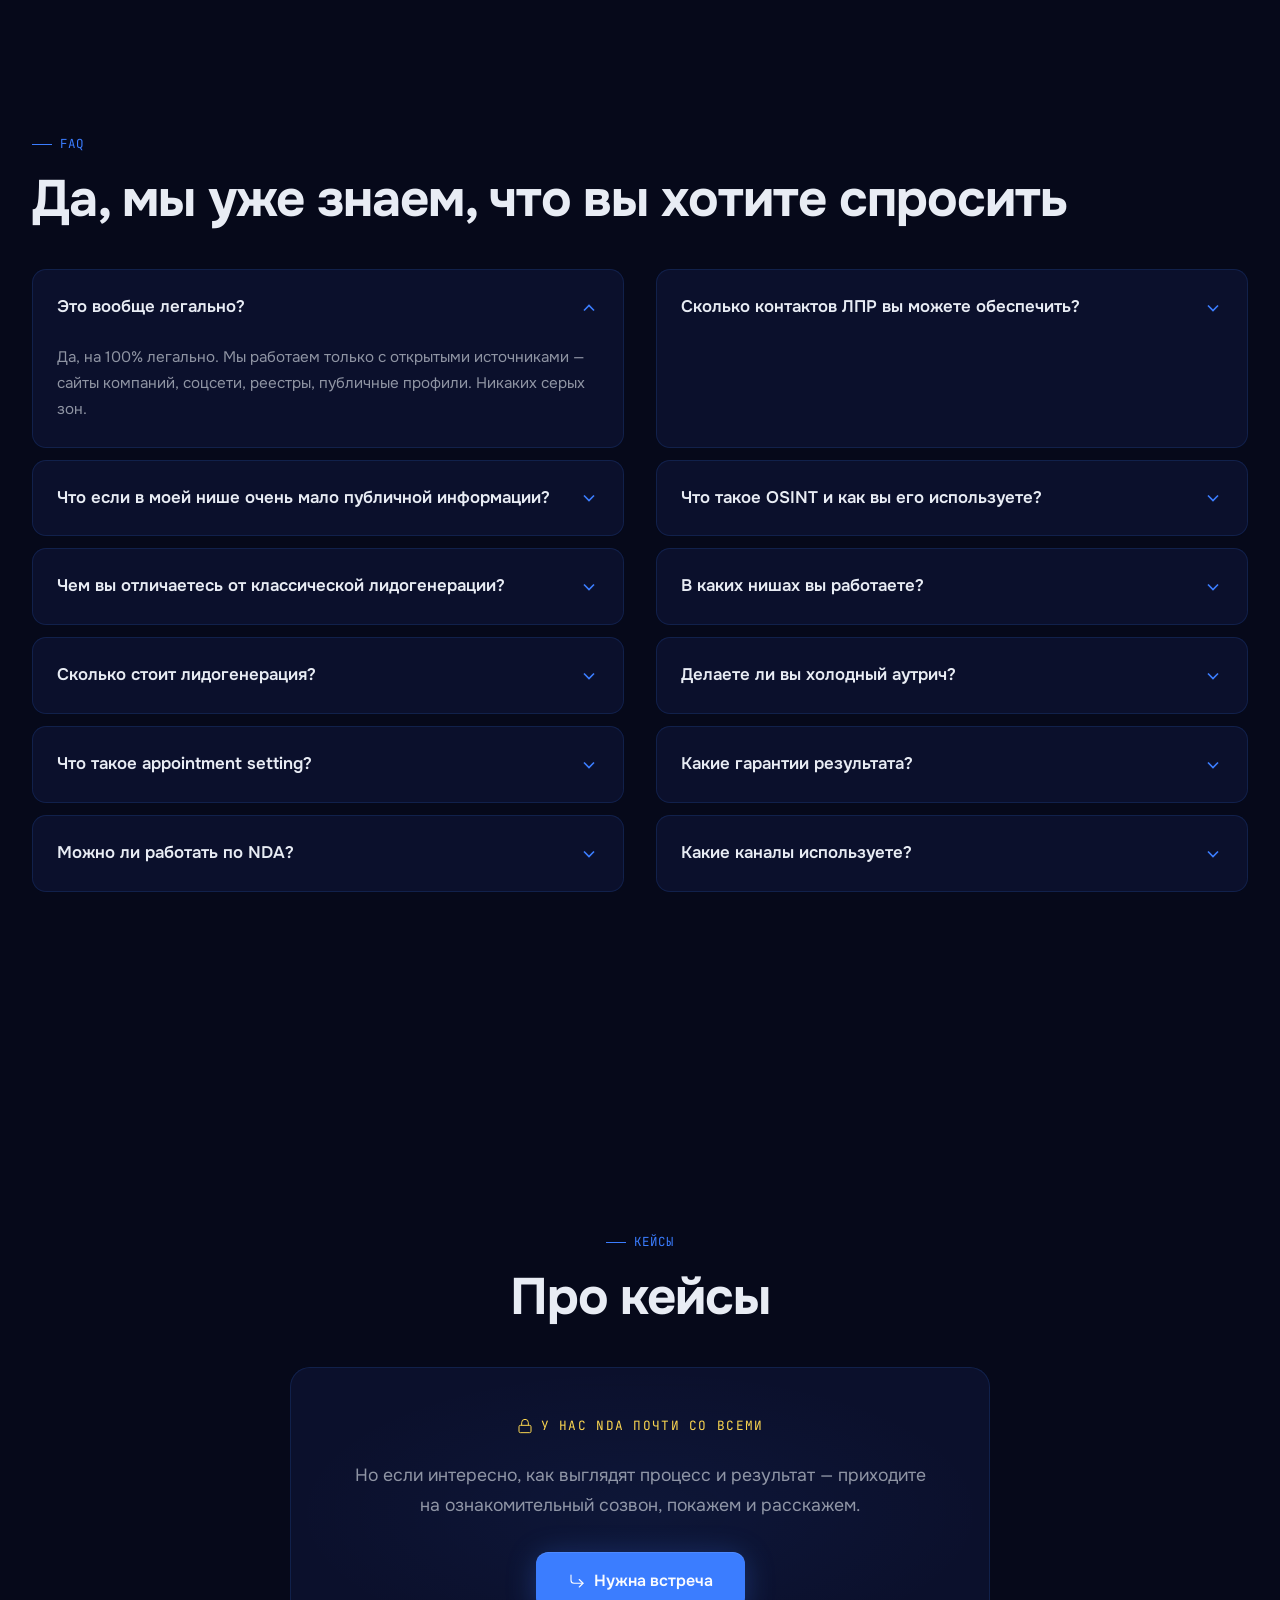
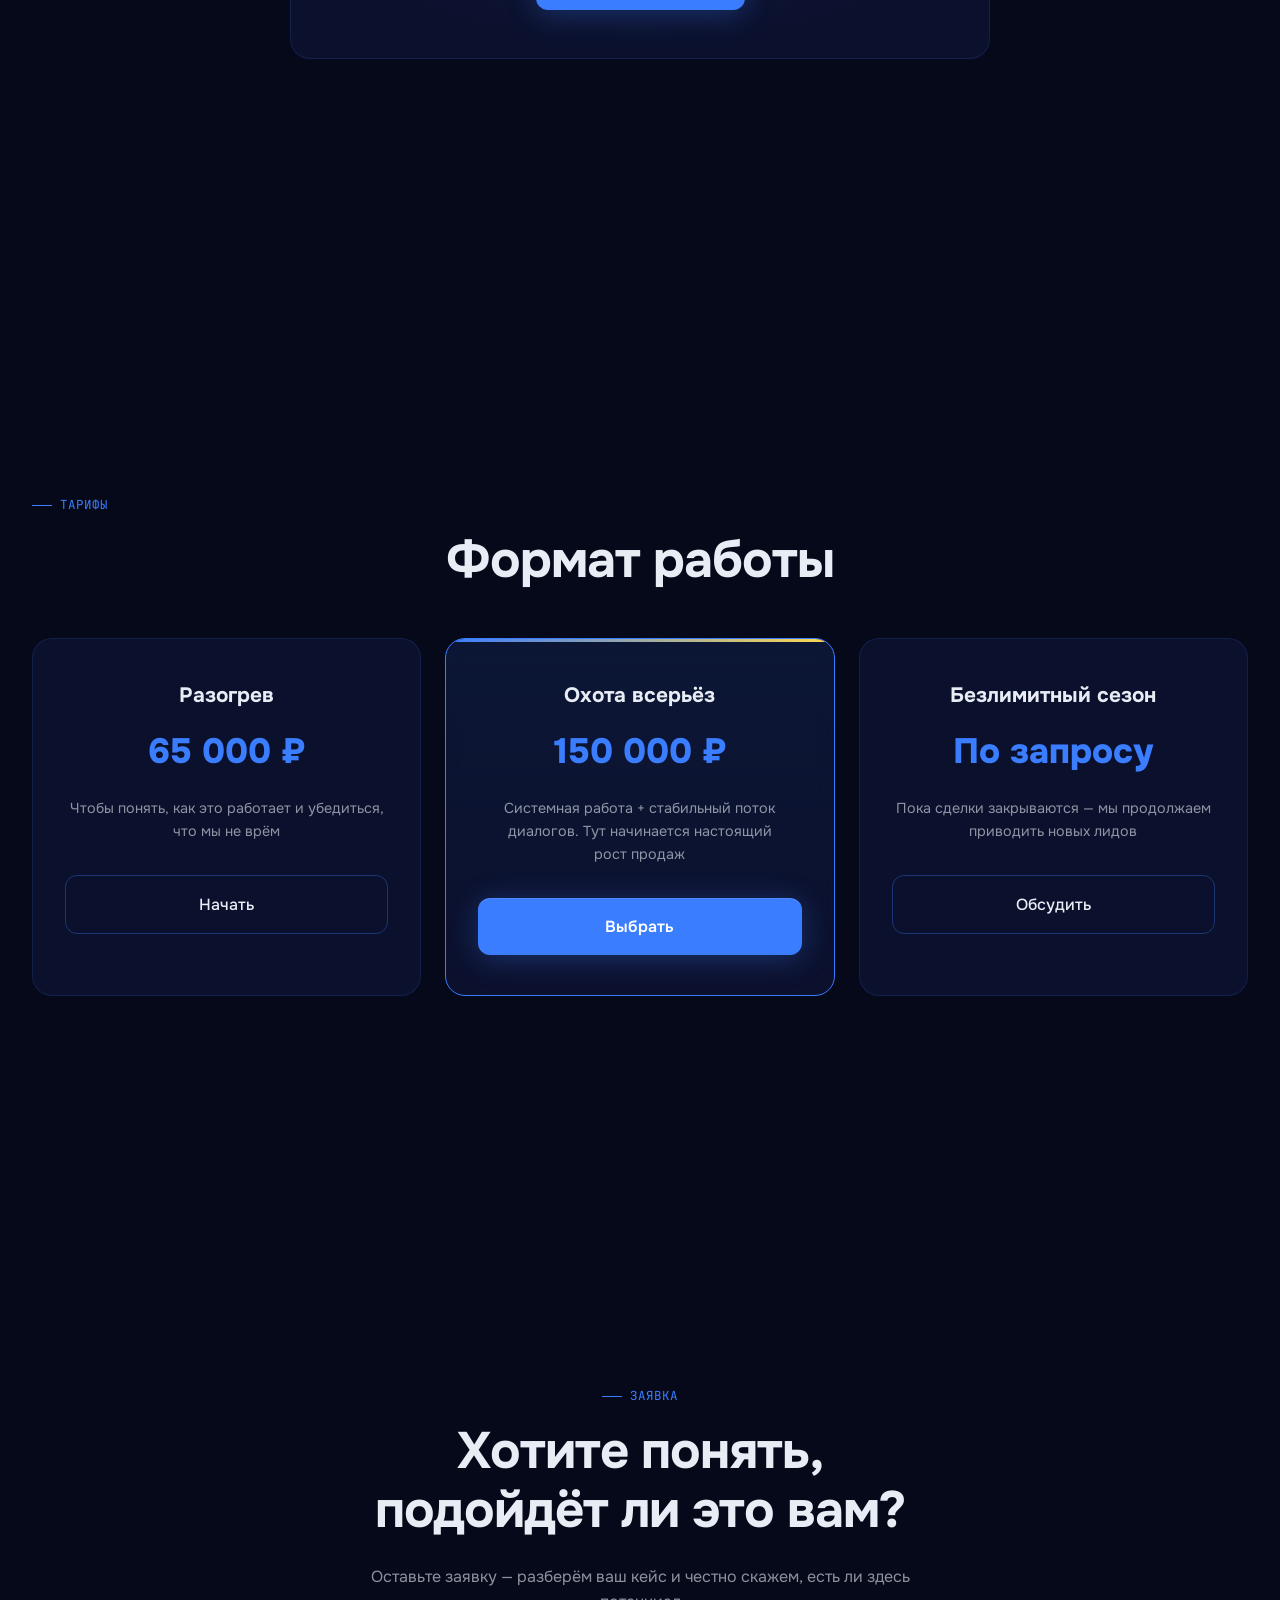
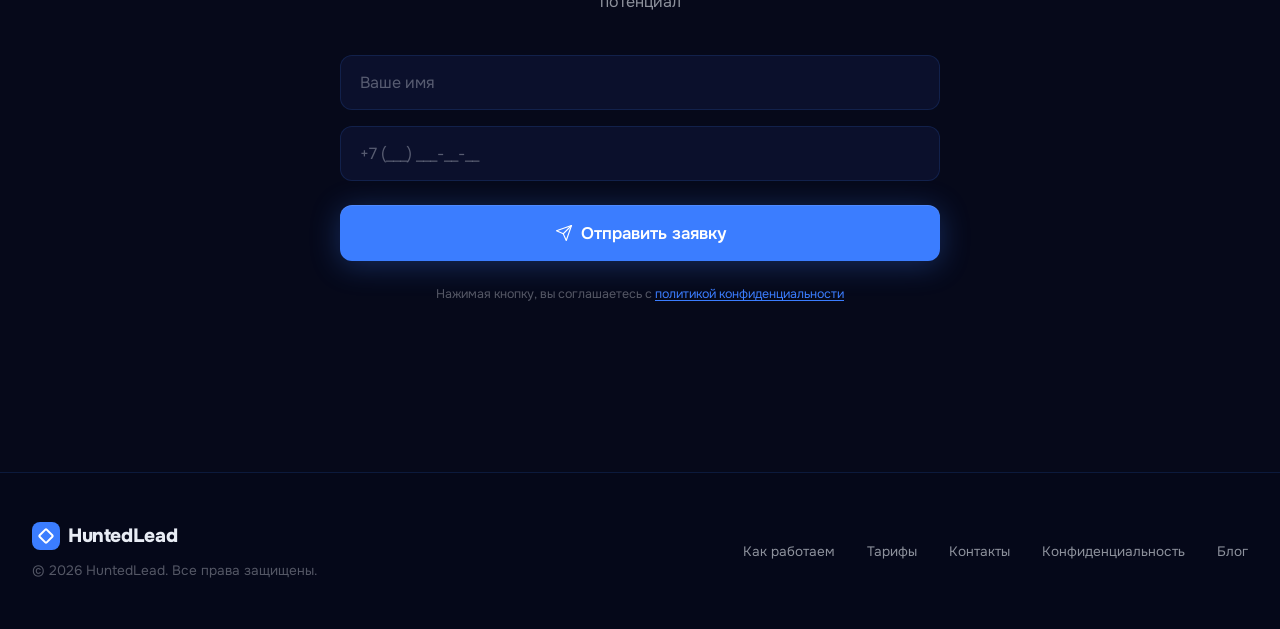
==== commit 39c7dda8: "feat: добавить телефон и реальные контакты в блок «Контакты», связать футер со всех страниц - В блок" ====
--- a/index.html
+++ b/index.html
@@ -429,22 +429,31 @@
           <h2 class="section-title">Обсудим ваш&nbsp;проект?</h2>
           <p class="contacts-info-sub">Напишите — разберём задачу и&nbsp;честно скажем, поможет&nbsp;ли наш подход.</p>
           <div class="contacts-links">
-            <a href="#" class="contacts-link">
+            <a href="tel:+79939661561" class="contacts-link">
+              <div class="contacts-link-icon">
+                <svg viewBox="0 0 24 24"><path d="M22 16.92v3a2 2 0 0 1-2.18 2 19.79 19.79 0 0 1-8.63-3.07 19.5 19.5 0 0 1-6-6 19.79 19.79 0 0 1-3.07-8.67A2 2 0 0 1 4.11 2h3a2 2 0 0 1 2 1.72c.12.81.36 1.6.7 2.34a2 2 0 0 1-.45 2.11L8.09 9.91a16 16 0 0 0 6 6l1.27-1.27a2 2 0 0 1 2.11-.45c.74.34 1.53.58 2.34.7A2 2 0 0 1 22 16.92z"/></svg>
+              </div>
+              <div class="contacts-link-body">
+                <span class="contacts-link-title">Телефон</span>
+                <span class="contacts-link-desc">+7 993 966 15 61</span>
+              </div>
+            </a>
+            <a href="mailto:withmashed03@gmail.com" class="contacts-link">
               <div class="contacts-link-icon">
                 <svg viewBox="0 0 24 24"><path d="M4 4h16c1.1 0 2 .9 2 2v12c0 1.1-.9 2-2 2H4c-1.1 0-2-.9-2-2V6c0-1.1.9-2 2-2z"/><polyline points="22,6 12,13 2,6"/></svg>
               </div>
               <div class="contacts-link-body">
                 <span class="contacts-link-title">Email</span>
-                <span class="contacts-link-desc">Для официальных запросов и&nbsp;NDA&#8209;переписки</span>
+                <span class="contacts-link-desc">withmashed03@gmail.com</span>
               </div>
             </a>
-            <a href="#" class="contacts-link">
+            <a href="https://t.me/mmashed" class="contacts-link" target="_blank" rel="noopener">
               <div class="contacts-link-icon">
                 <svg viewBox="0 0 24 24"><line x1="22" y1="2" x2="11" y2="13"/><polygon points="22 2 15 22 11 13 2 9 22 2"/></svg>
               </div>
               <div class="contacts-link-body">
                 <span class="contacts-link-title">Telegram</span>
-                <span class="contacts-link-desc">Быстрый способ задать вопрос прямо сейчас</span>
+                <span class="contacts-link-desc">@mmashed</span>
               </div>
             </a>
           </div>
@@ -669,7 +678,7 @@
     <ul class="footer-links">
       <li><a href="#how">Как работаем</a></li>
       <li><a href="#pricing">Тарифы</a></li>
-      <li><a href="#contact">Контакты</a></li>
+      <li><a href="#contacts-info">Контакты</a></li>
       <li><a href="#" onclick="openPrivacy(event)">Конфиденциальность</a></li>
       <li><a href="/blog">Блог</a></li>
     </ul>
--- a/styles/main.css
+++ b/styles/main.css
@@ -899,6 +899,7 @@
   .nav-links.mobile-open {
     display: flex;
     flex-direction: column;
+    align-items: flex-start;
     position: absolute;
     top: 100%;
     left: 0;
@@ -914,6 +915,12 @@
   }
 
   /* Mobile dropdown */
+  .nav-links.mobile-open .nav-dropdown {
+    width: 100%;
+    display: flex;
+    flex-direction: column;
+    align-items: flex-start;
+  }
   .nav-dropdown-menu {
     position: static;
     transform: none;
@@ -931,7 +938,7 @@
     transition: max-height 0.3s ease, opacity 0.2s ease;
   }
   .nav-dropdown.open .nav-dropdown-menu {
-    max-height: 200px;
+    max-height: 400px;
     opacity: 1;
     transform: none;
   }
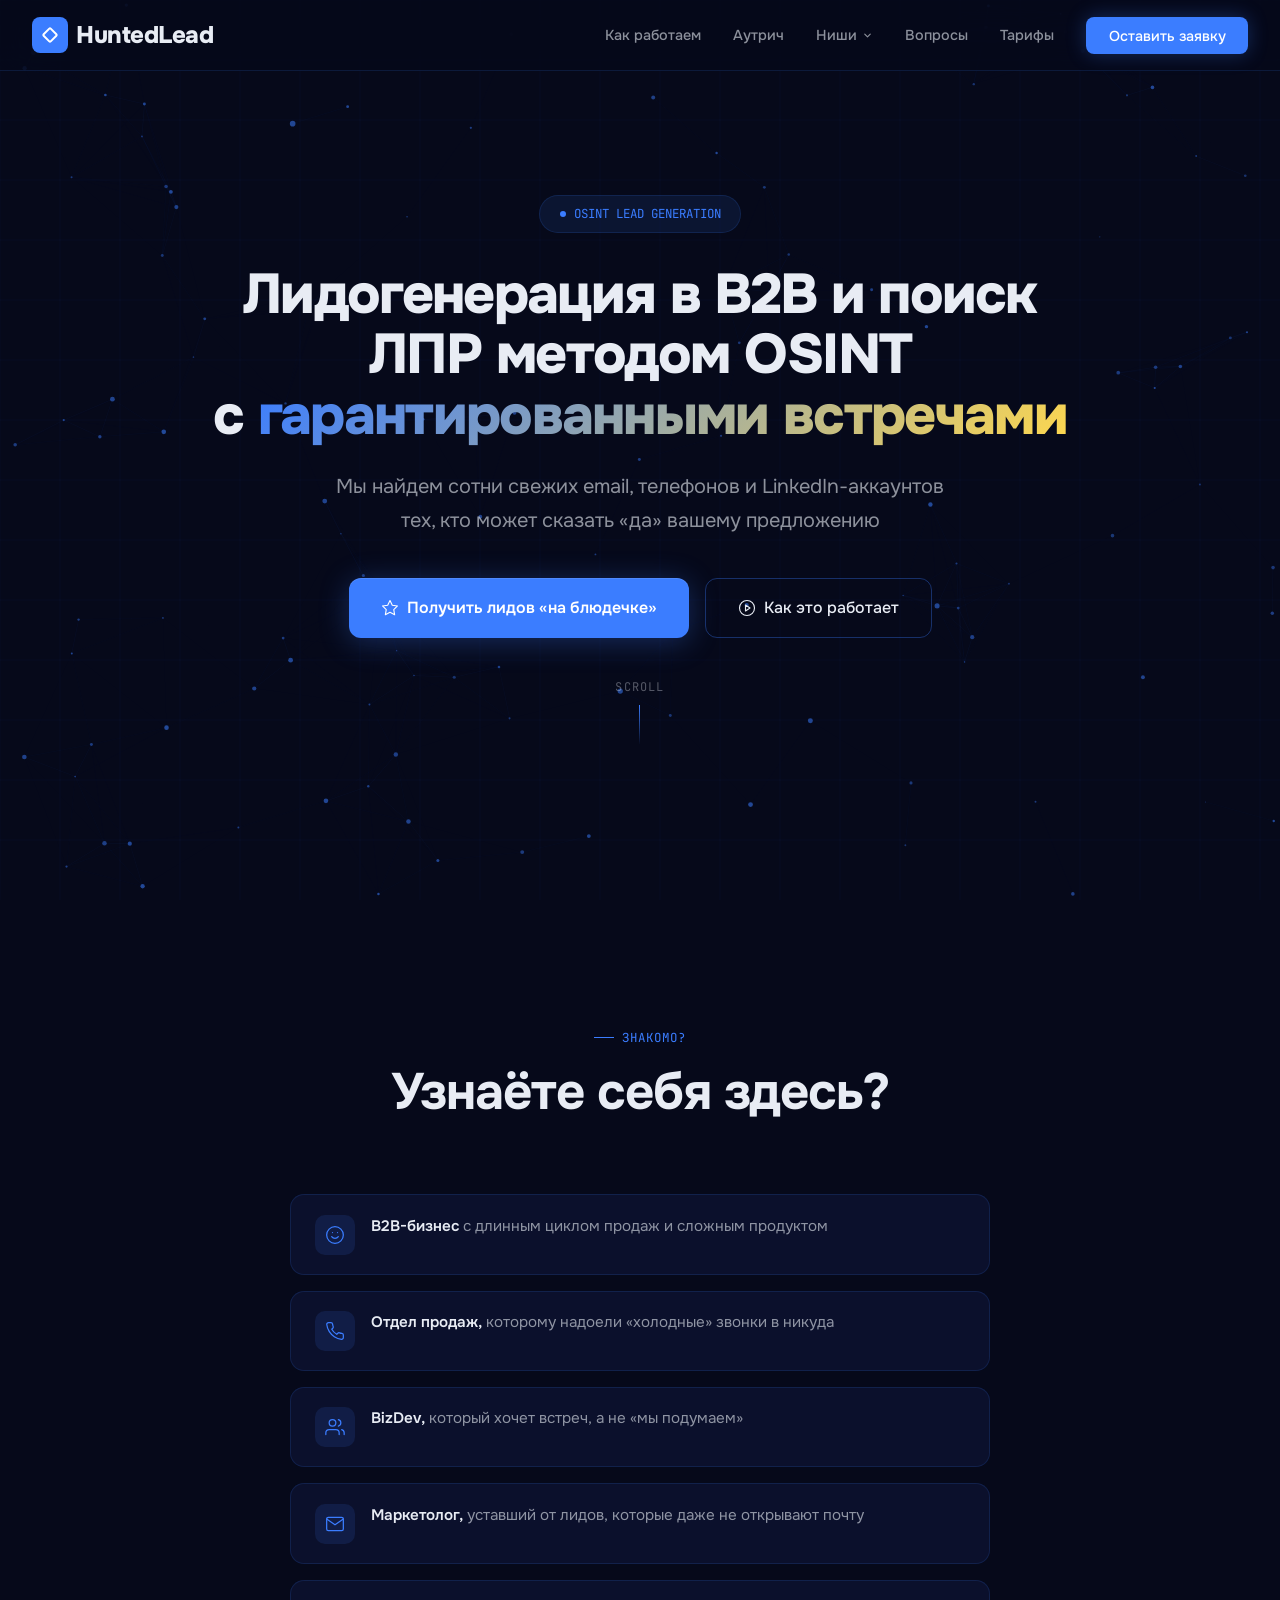
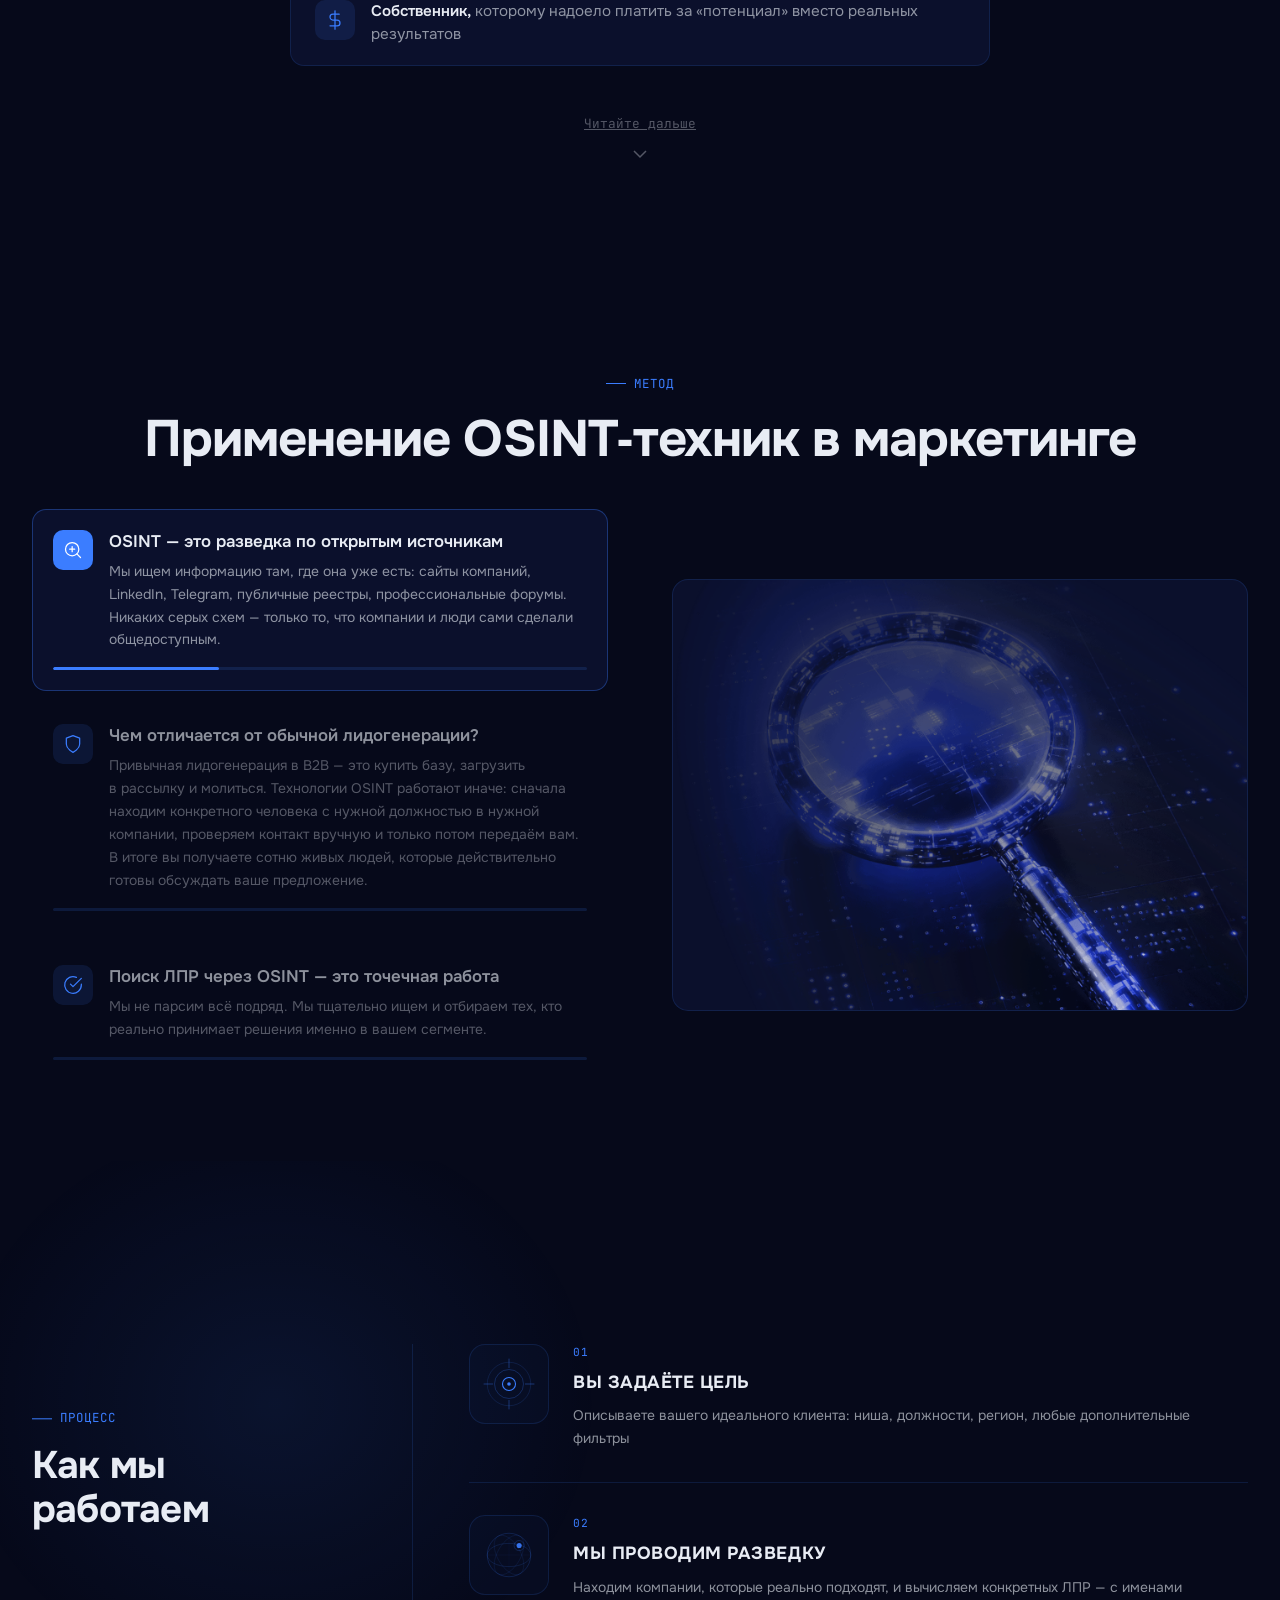
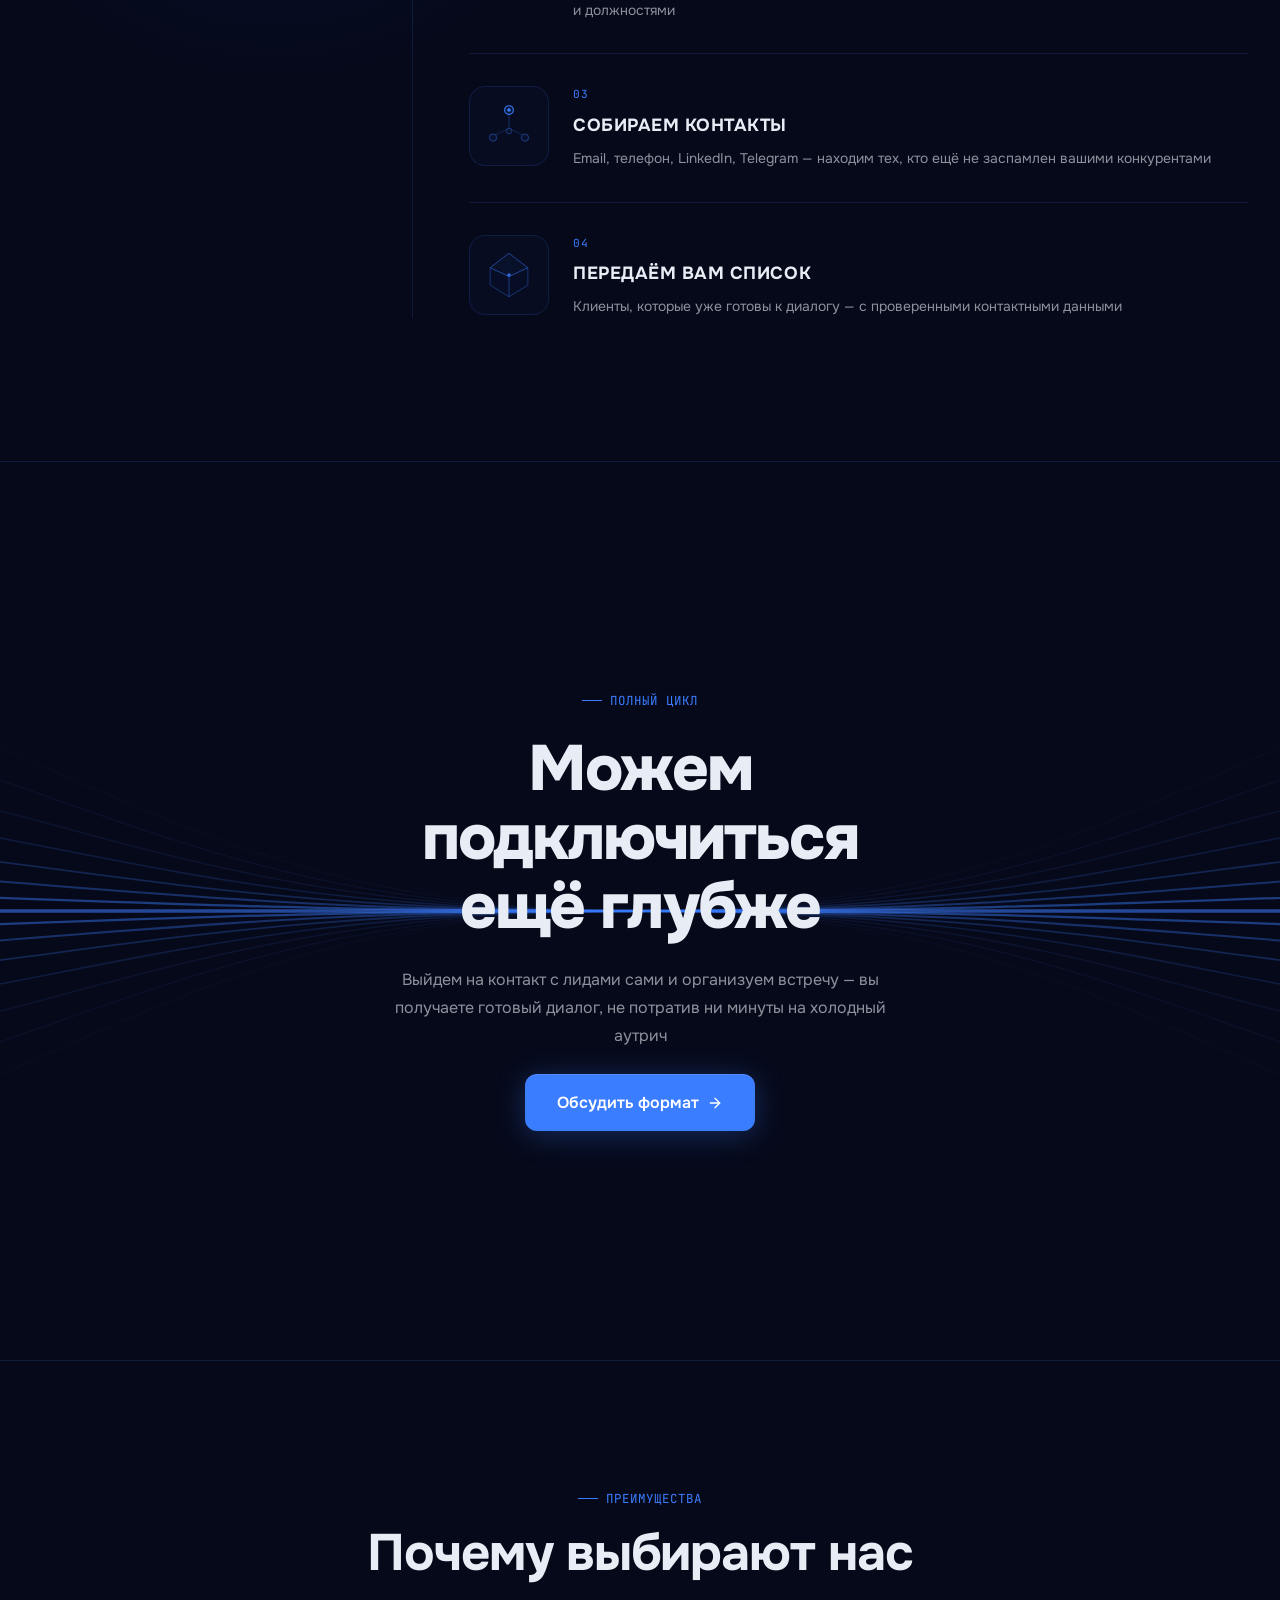
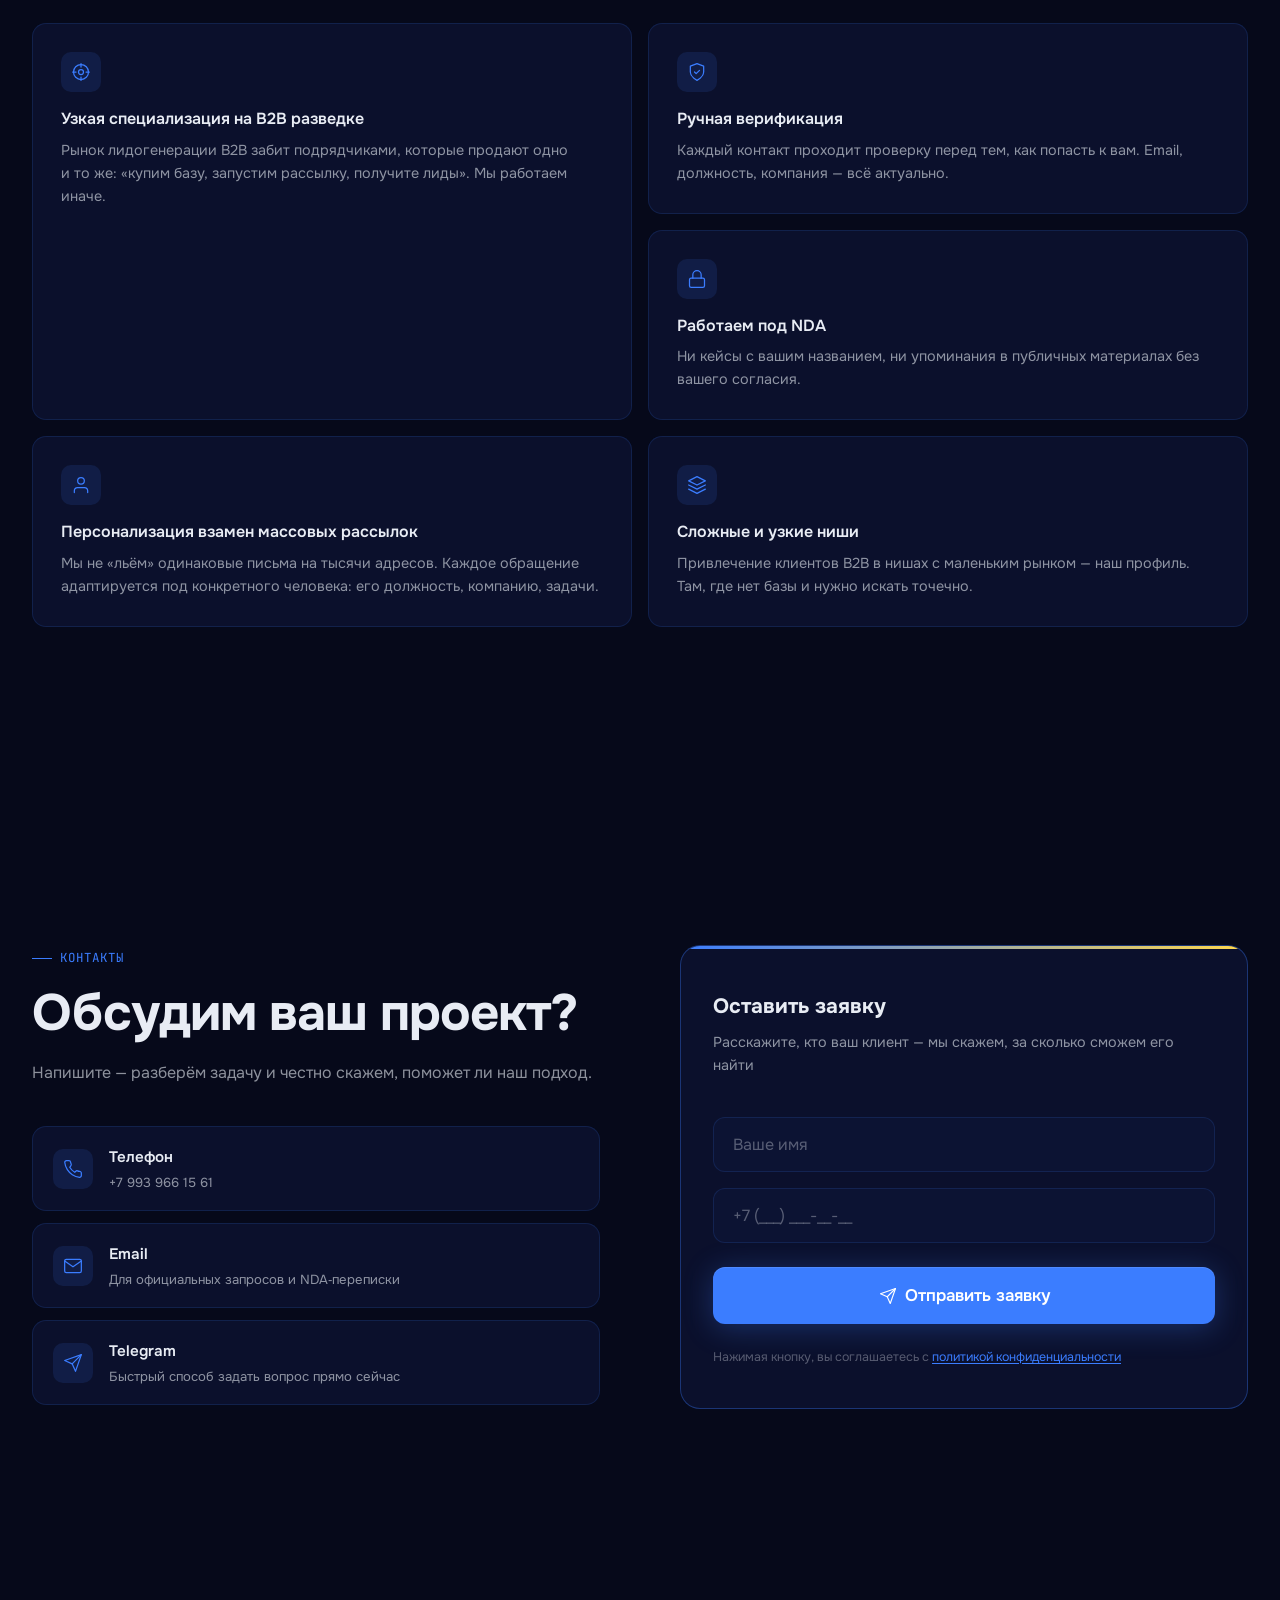
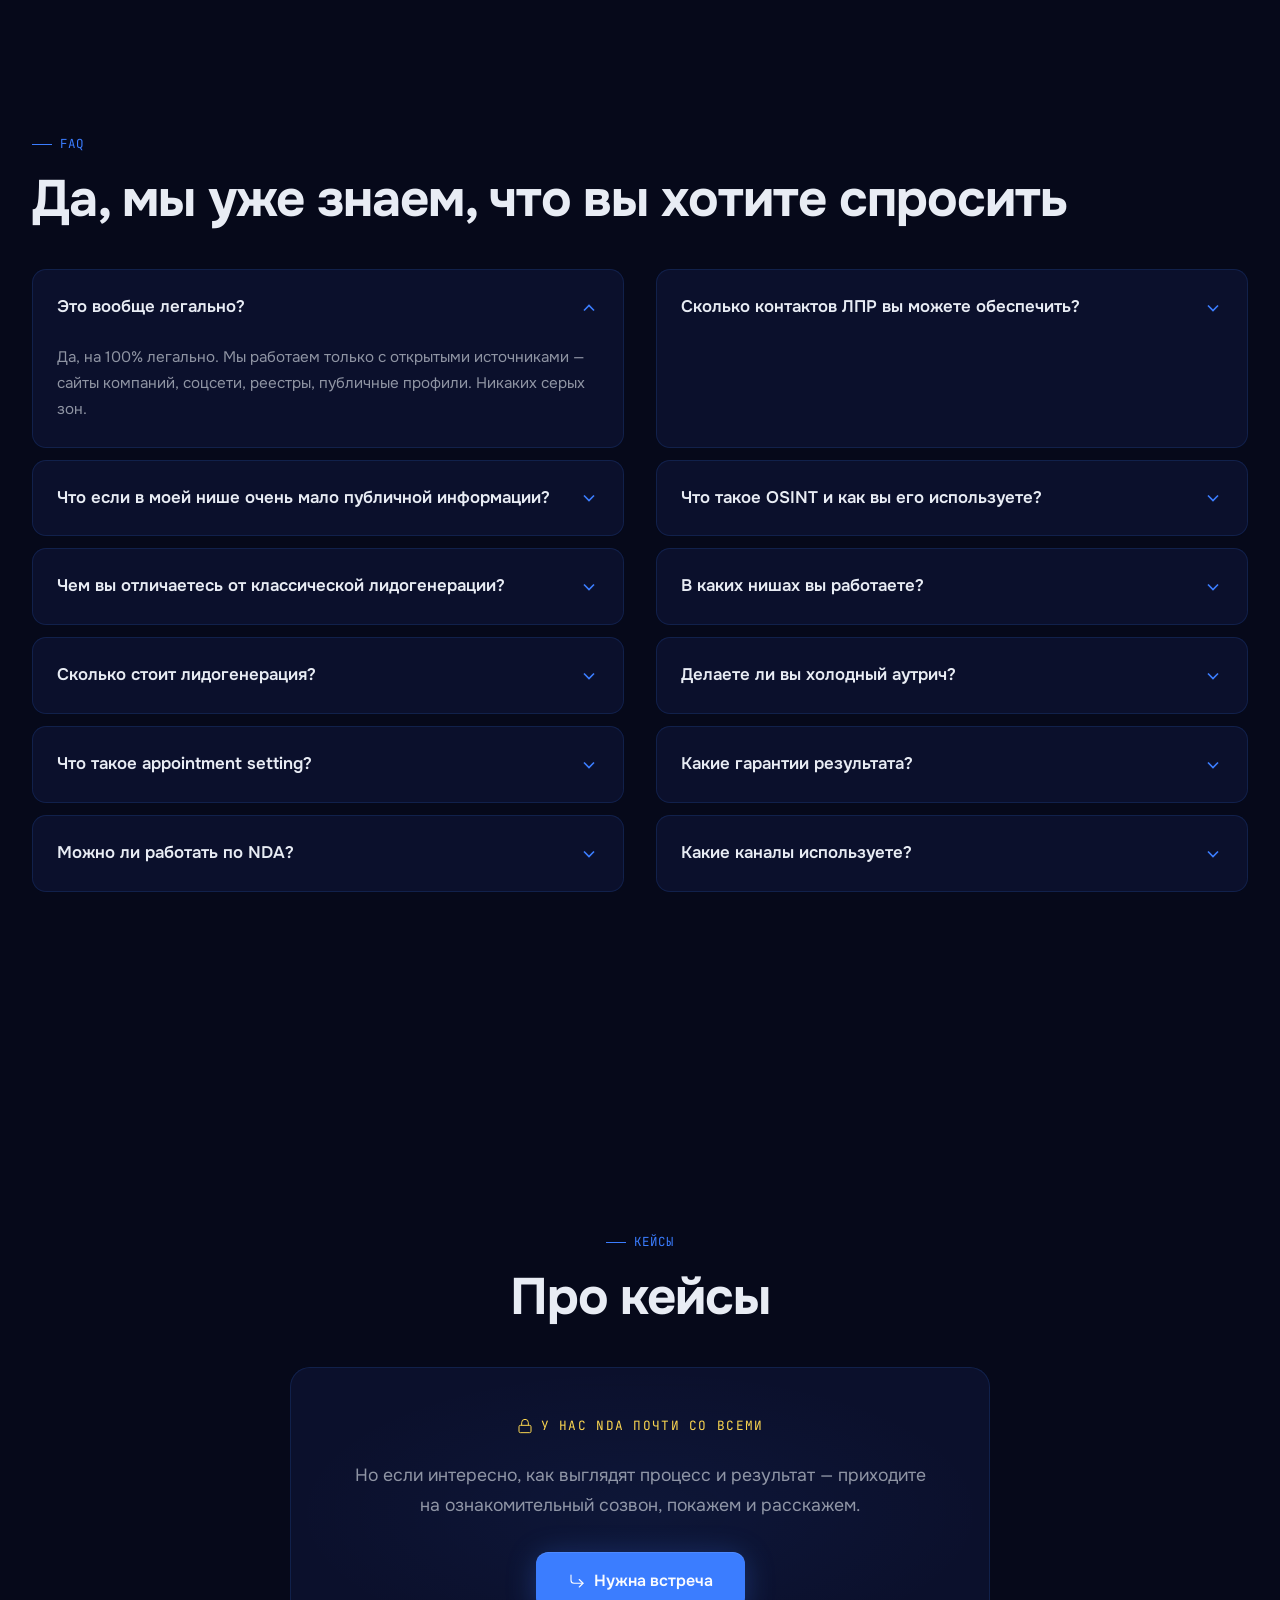
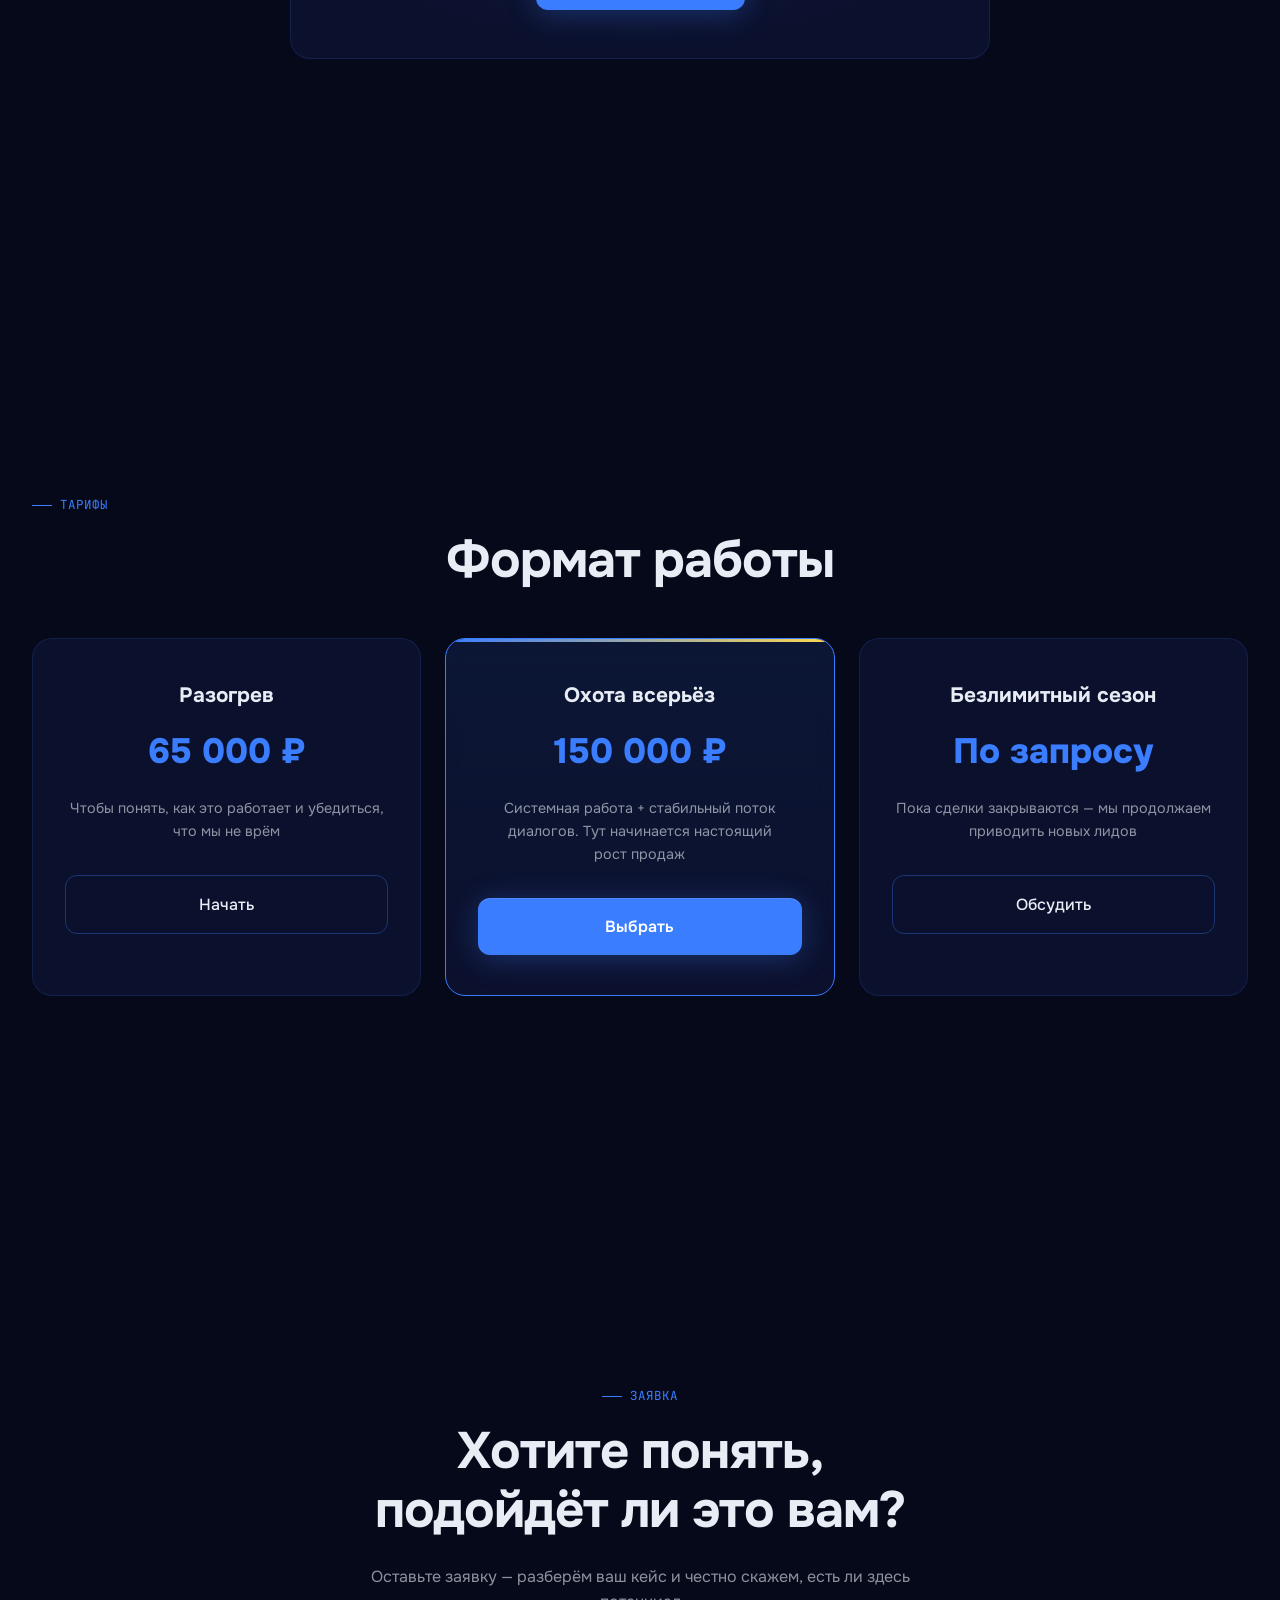
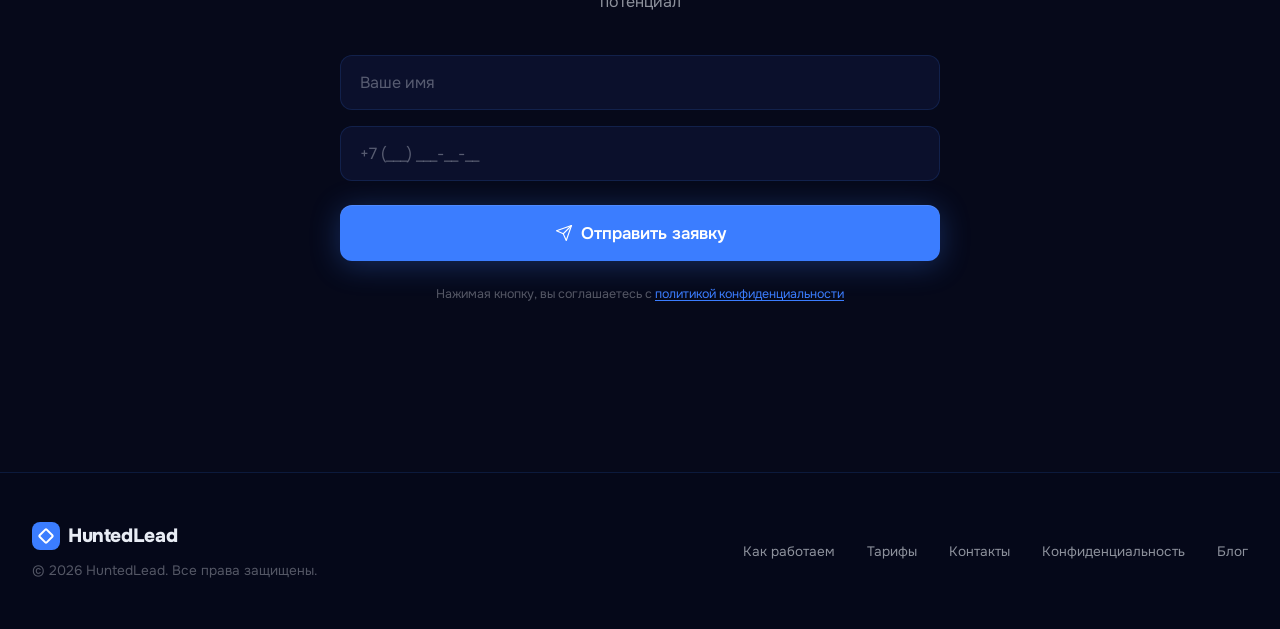
==== commit 60364170: "fix: вернуть описательные тексты для Email и Telegram в блоке контактов Реальные адреса остаются тол" ====
--- a/index.html
+++ b/index.html
@@ -444,7 +444,7 @@
               </div>
               <div class="contacts-link-body">
                 <span class="contacts-link-title">Email</span>
-                <span class="contacts-link-desc">withmashed03@gmail.com</span>
+                <span class="contacts-link-desc">Для официальных запросов и&nbsp;NDA&#8209;переписки</span>
               </div>
             </a>
             <a href="https://t.me/mmashed" class="contacts-link" target="_blank" rel="noopener">
@@ -453,7 +453,7 @@
               </div>
               <div class="contacts-link-body">
                 <span class="contacts-link-title">Telegram</span>
-                <span class="contacts-link-desc">@mmashed</span>
+                <span class="contacts-link-desc">Быстрый способ задать вопрос прямо сейчас</span>
               </div>
             </a>
           </div>
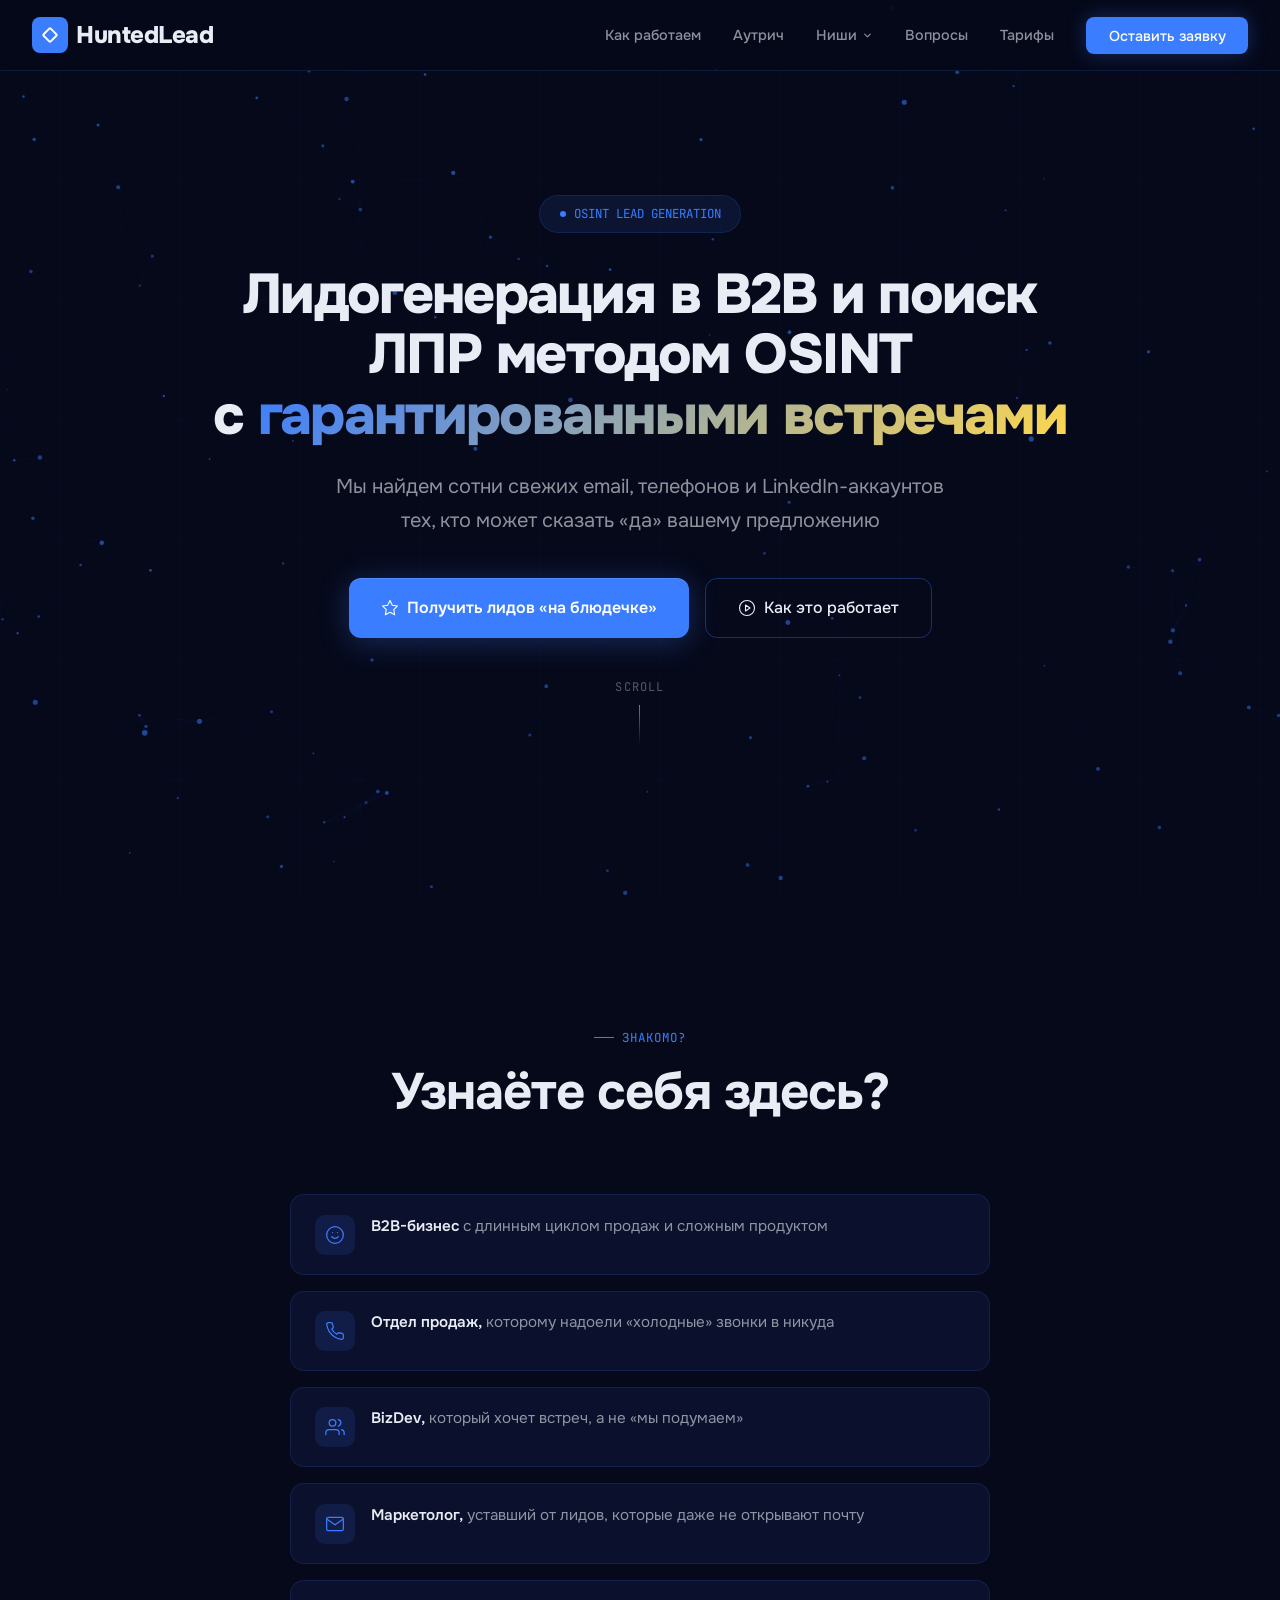
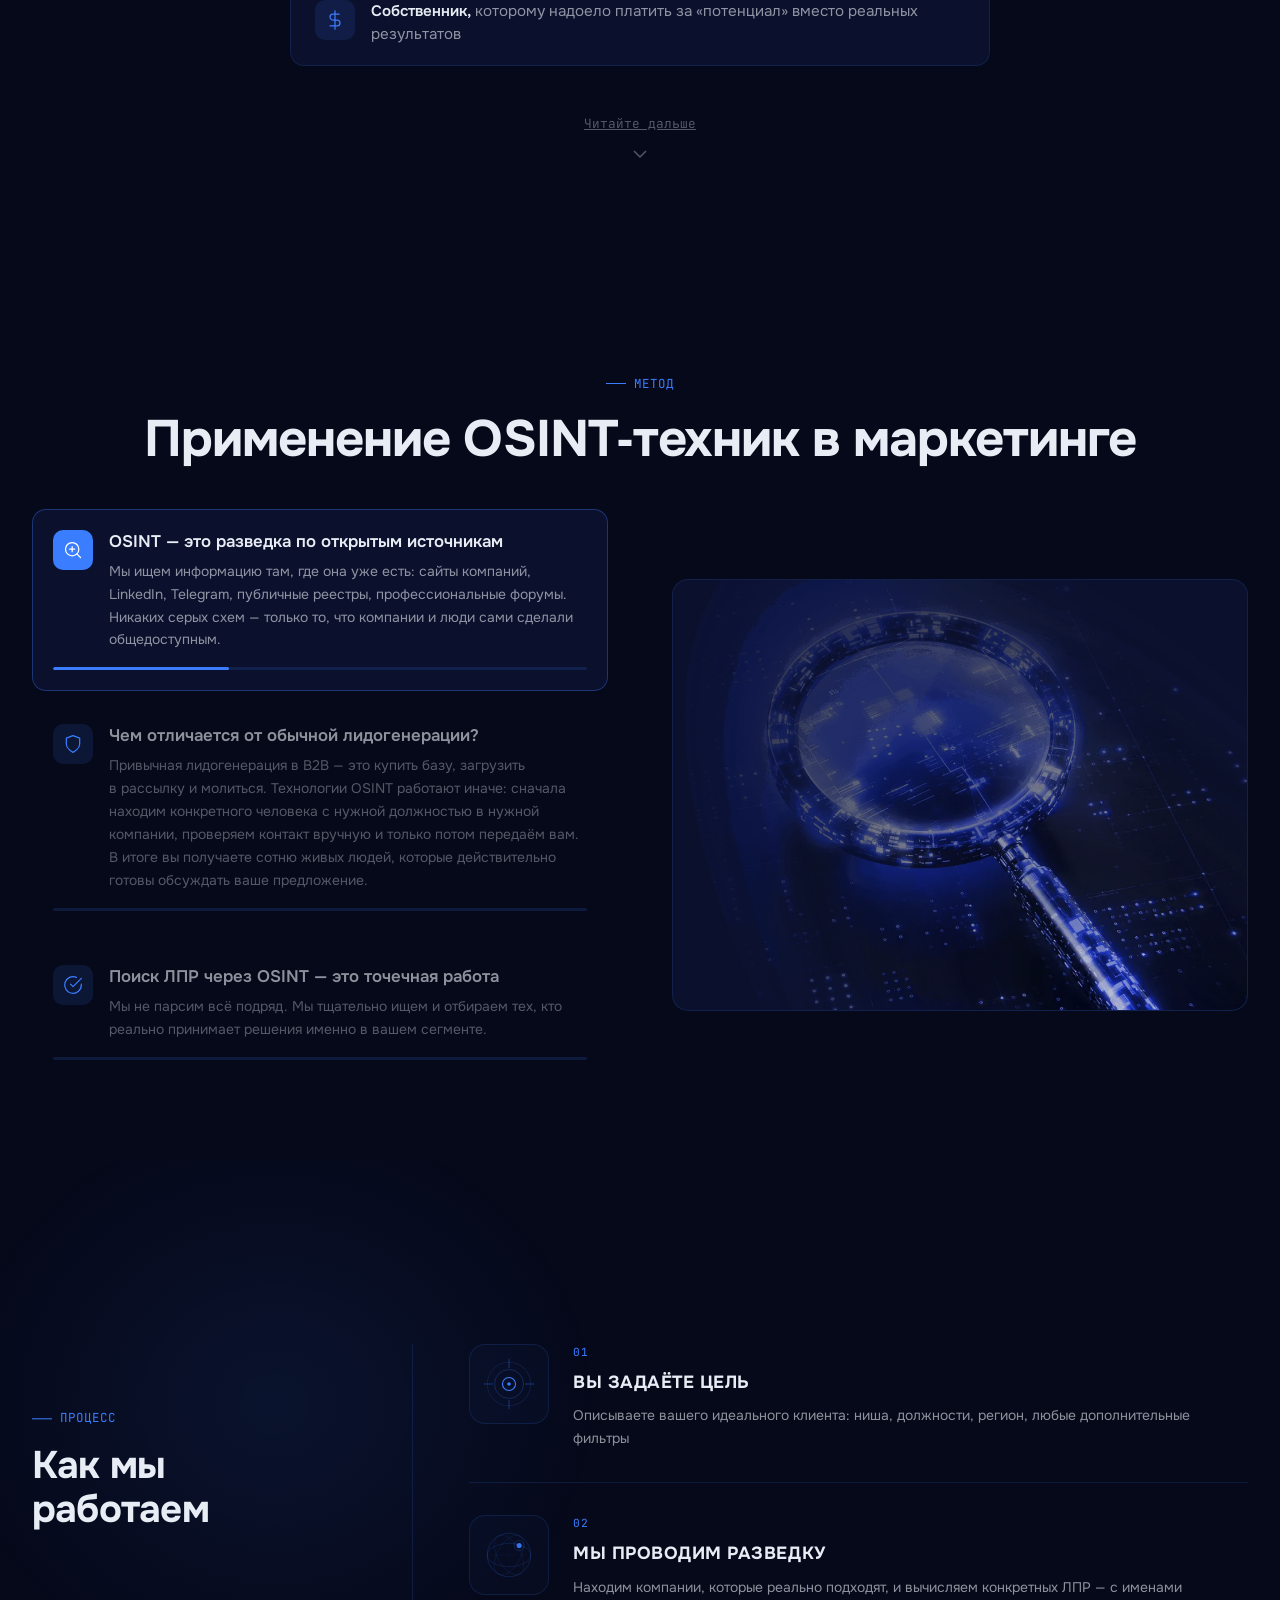
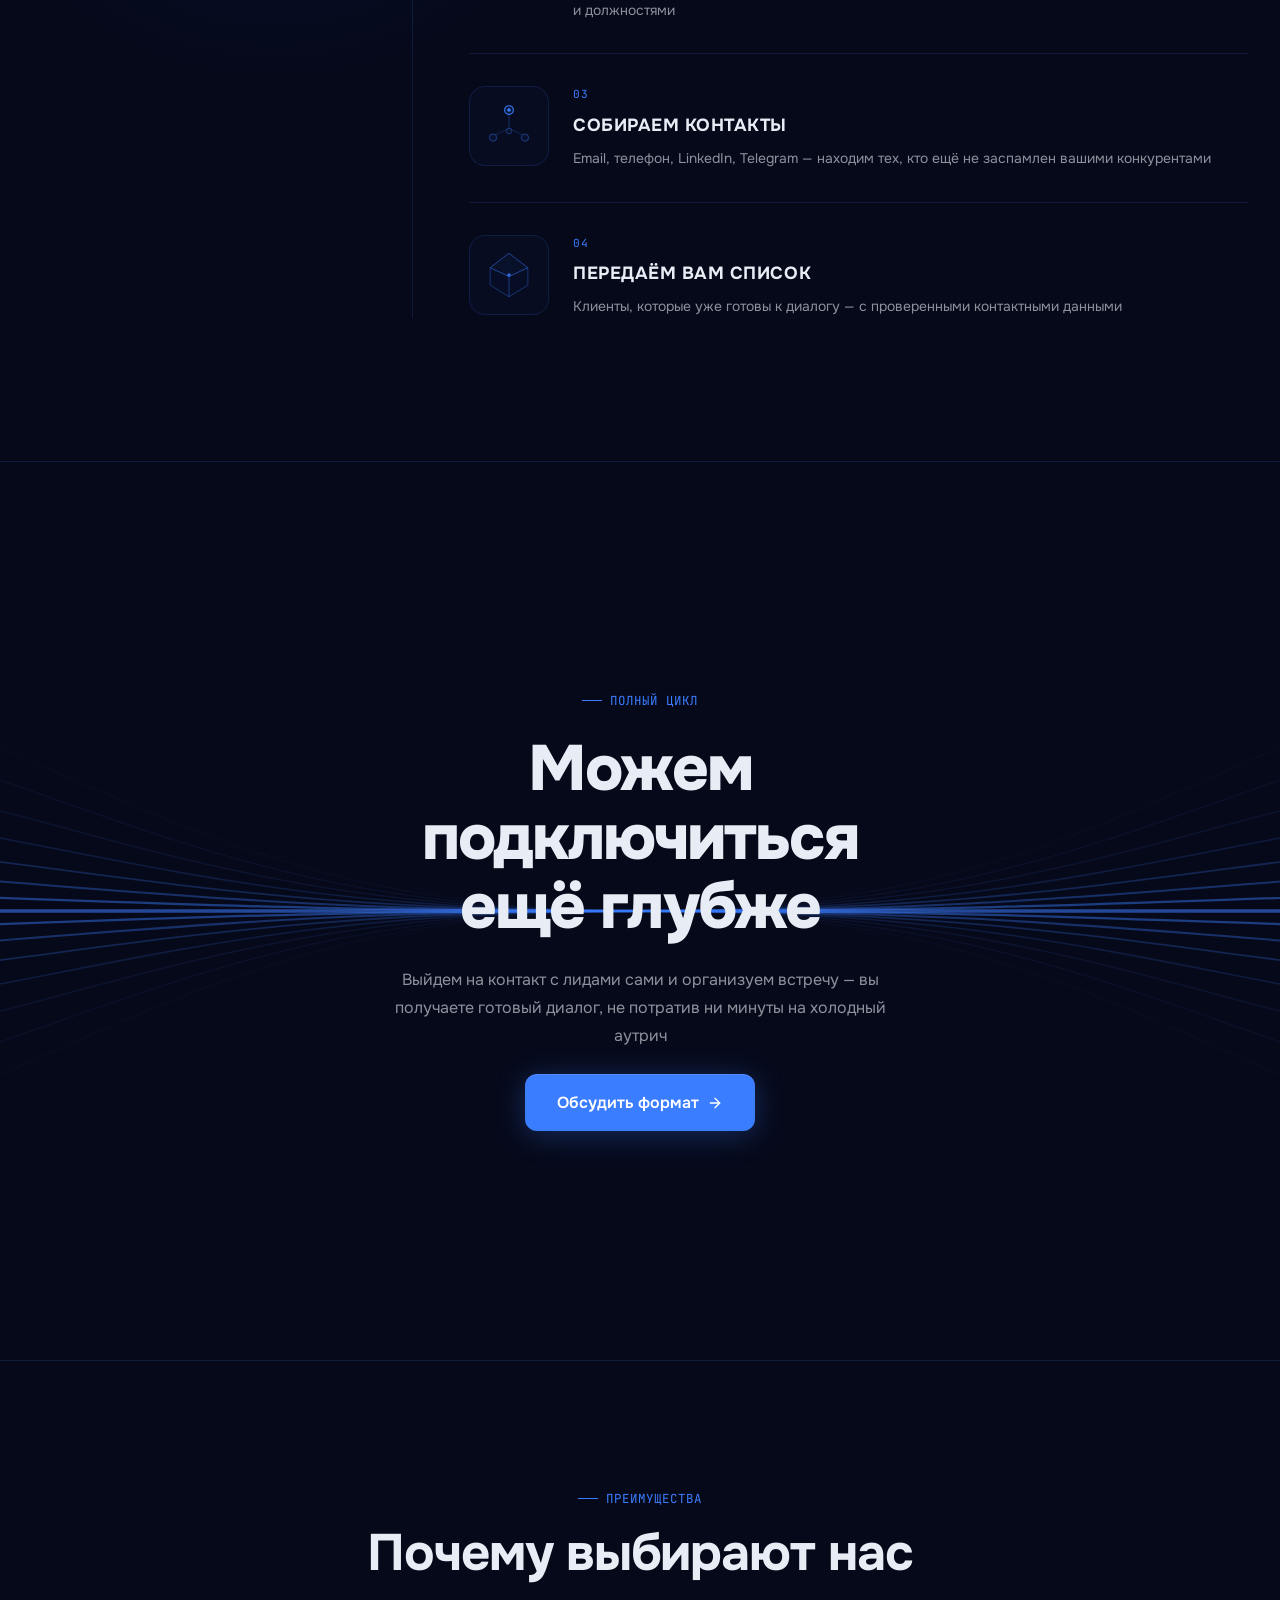
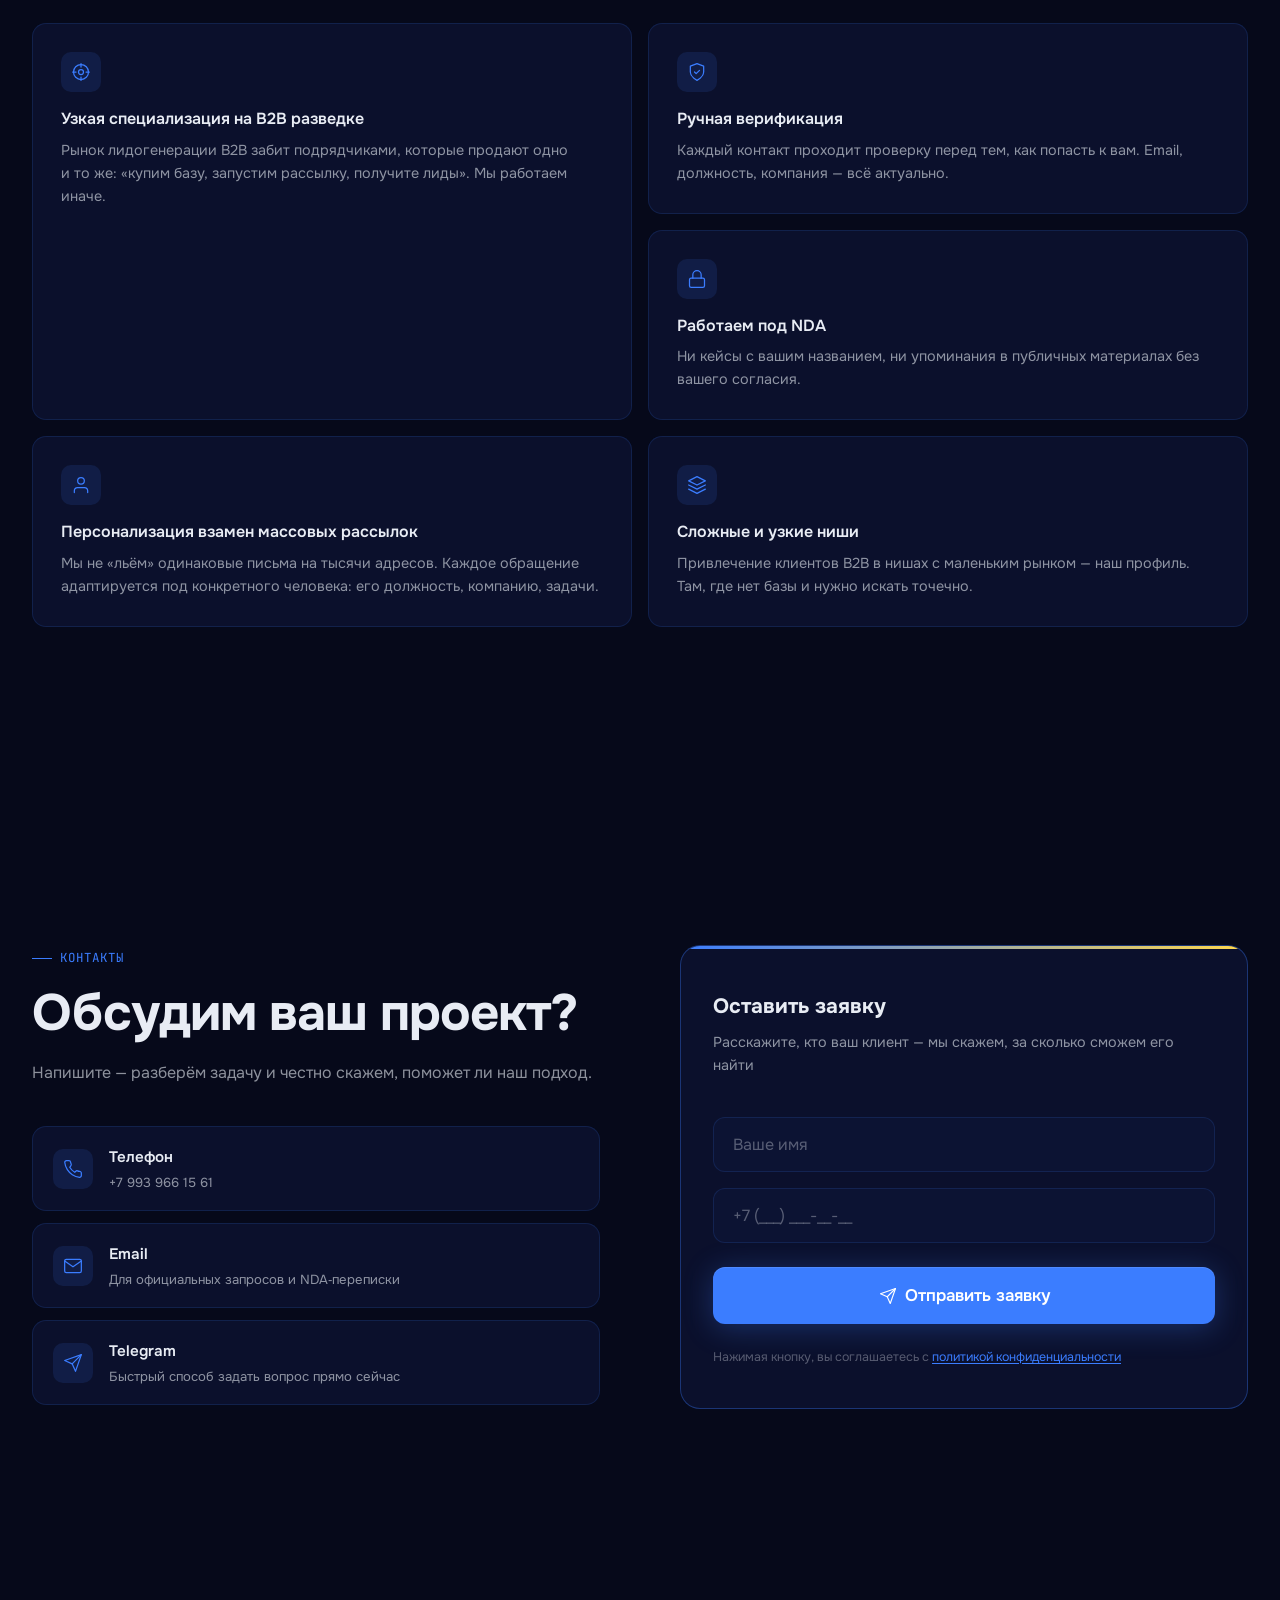
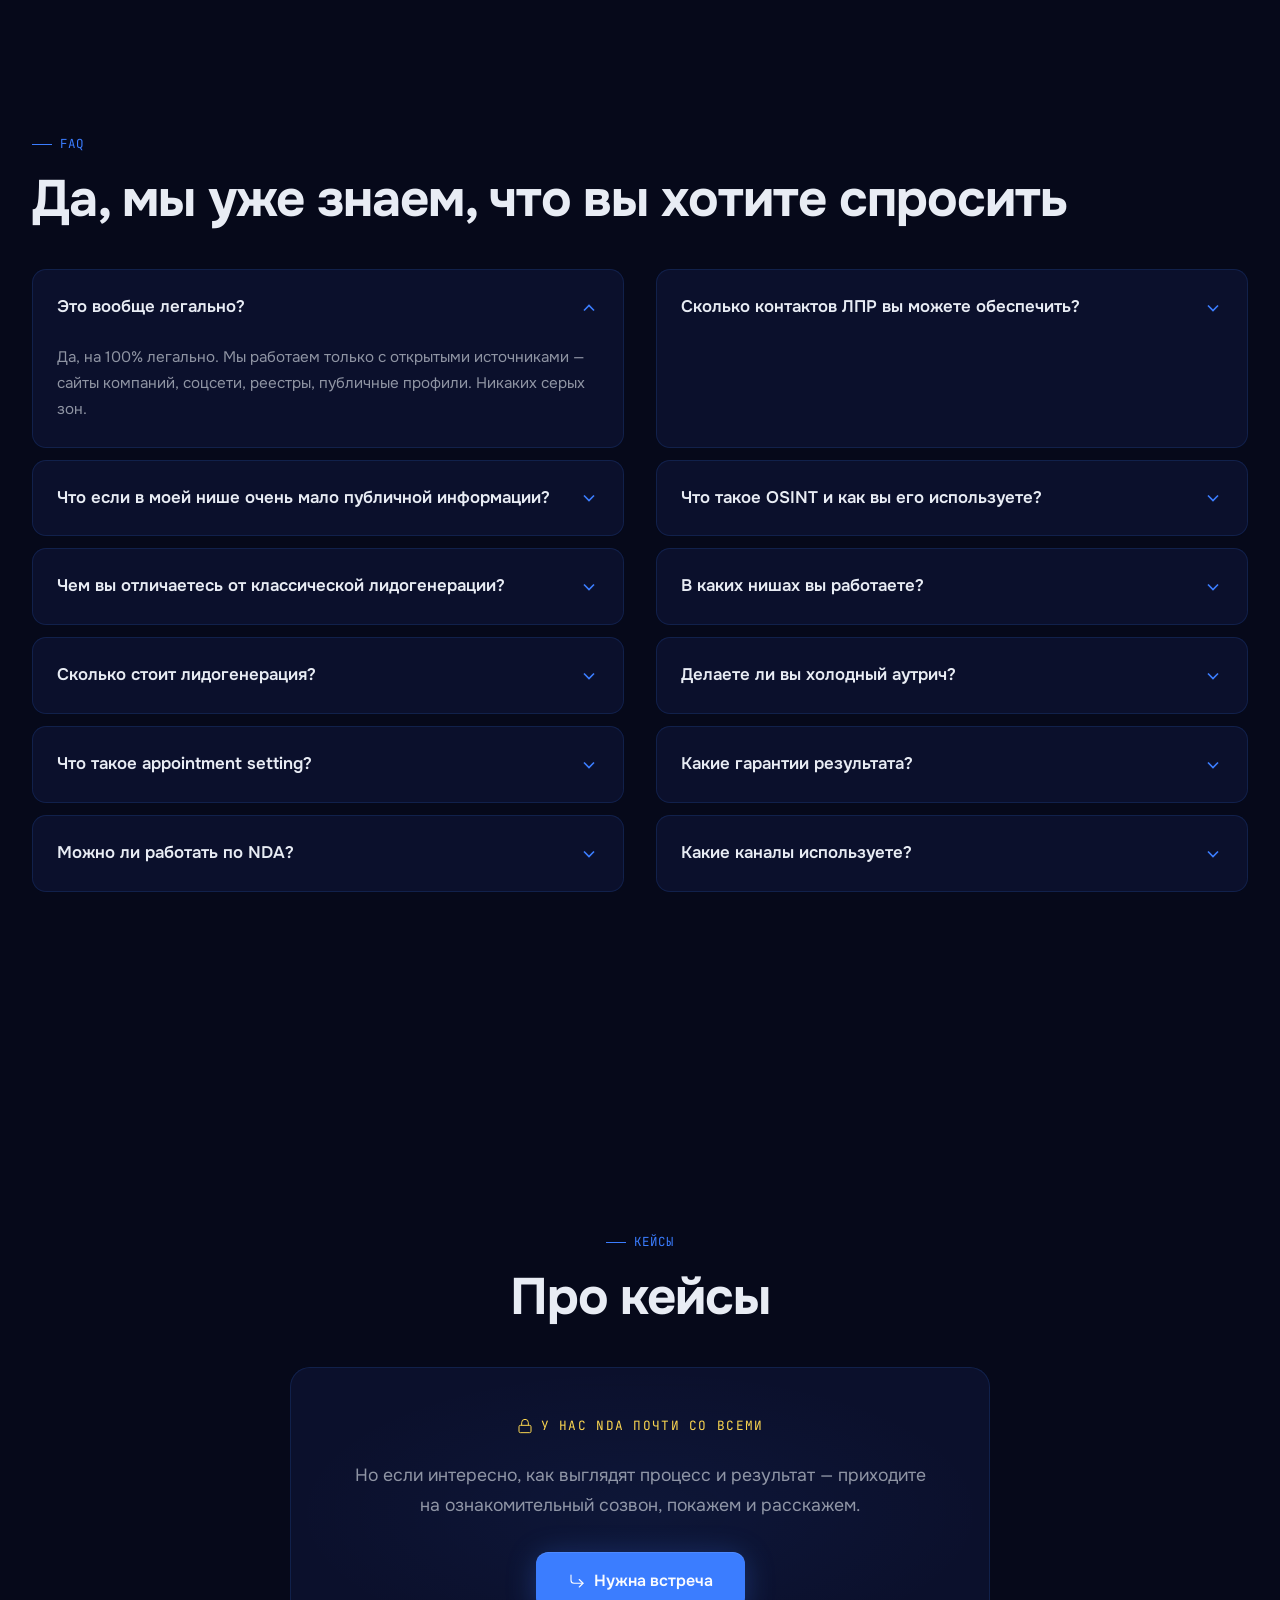
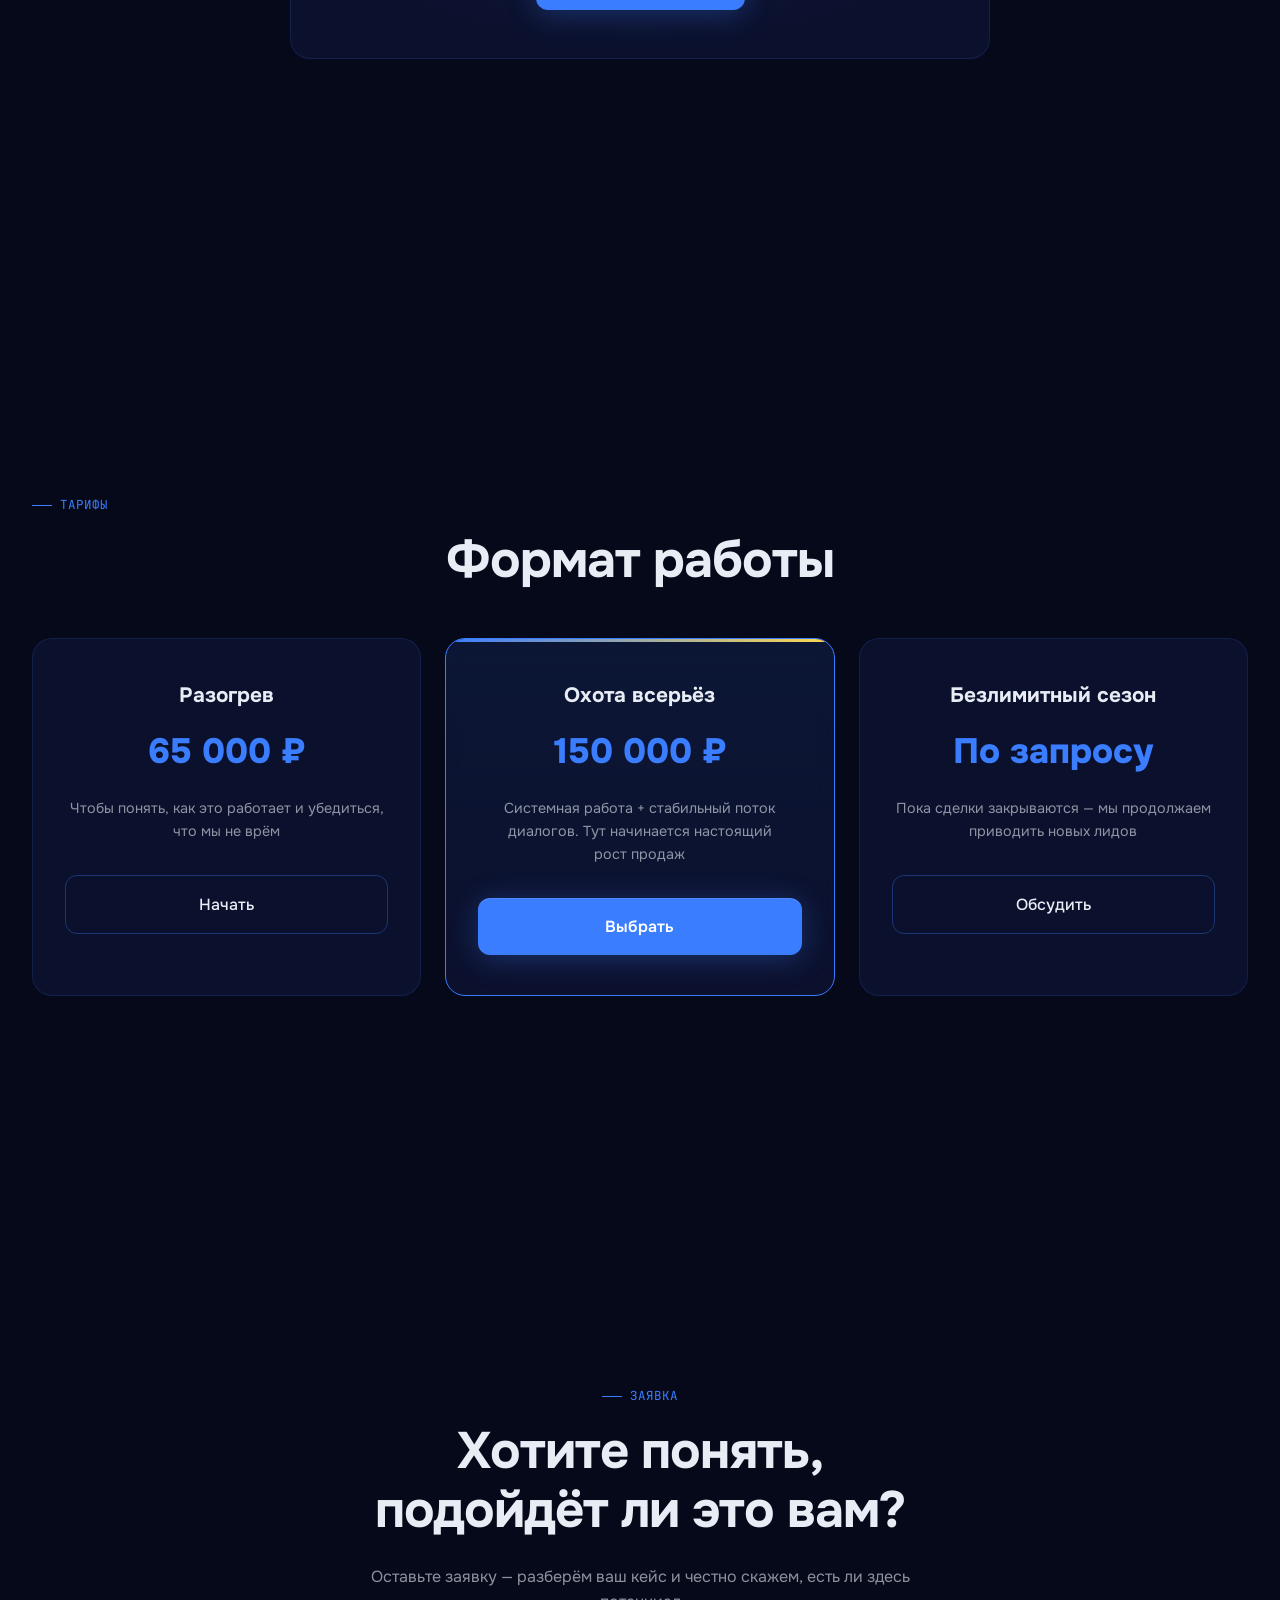
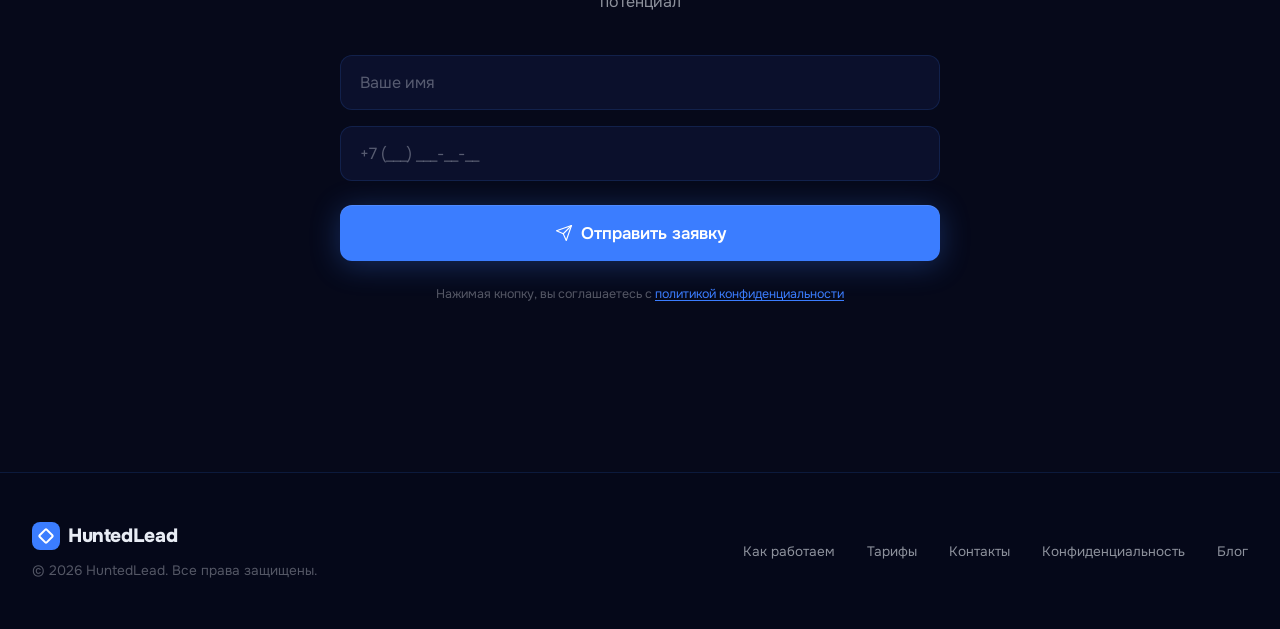
==== commit b9bdefcb: "fix(seo): устранить дубли после переезда блога, вернуть перелинковку и og:image Критическое - 301 со" ====
--- a/index.html
+++ b/index.html
@@ -56,11 +56,16 @@
 <meta property="og:description" content="Находим email, телефоны и LinkedIn руководителей, которые могут сказать «да». Верифицированные контакты — без баз, без парсинга, только OSINT.">
 <meta property="og:site_name" content="HuntedLead">
 <meta property="og:locale" content="ru_RU">
+<meta property="og:image" content="https://huntedlead.ru/images/og/og-home.jpg">
+<meta property="og:image:width" content="1200">
+<meta property="og:image:height" content="630">
+<meta property="og:image:type" content="image/jpeg">
 
 <!-- Twitter Card -->
-<meta name="twitter:card" content="summary">
+<meta name="twitter:card" content="summary_large_image">
 <meta name="twitter:title" content="HuntedLead — OSINT-лидогенерация для B2B">
 <meta name="twitter:description" content="Находим email, телефоны и LinkedIn руководителей, которые могут сказать «да». От 65 000 ₽.">
+<meta name="twitter:image" content="https://huntedlead.ru/images/og/og-home.jpg">
 
 <!-- Яндекс Метрика -->
 <script type="text/javascript">
@@ -87,12 +92,32 @@
 
 <header class="site-header" id="siteHeader">
   <div class="header-inner">
-    <a href="#" class="logo">
+    <a href="/" class="logo">
       <div class="logo-icon"></div>
       HuntedLead
     </a>
     <nav>
-      <ul class="nav-links" id="navLinks"></ul>
+      <ul class="nav-links" id="navLinks">
+        <li><a href="#how">Как работаем</a></li>
+        <li><a href="/outreach">Аутрич</a></li>
+        <li class="nav-dropdown">
+          <button class="nav-dropdown-btn" aria-expanded="false" aria-haspopup="true">
+            Ниши
+            <svg width="11" height="11" viewBox="0 0 24 24" fill="none" stroke="currentColor" stroke-width="2.5" stroke-linecap="round" stroke-linejoin="round" aria-hidden="true"><polyline points="6 9 12 15 18 9"/></svg>
+          </button>
+          <ul class="nav-dropdown-menu" role="menu">
+            <li role="none"><a href="/industry-it" role="menuitem">IT и SaaS</a></li>
+            <li role="none"><a href="/industry-manufacturing" role="menuitem">Производствам</a></li>
+            <li role="none"><a href="/industry-distributors" role="menuitem">Дистрибьюторам</a></li>
+            <li role="none"><a href="/industry-consulting" role="menuitem">Консалтинг</a></li>
+            <li role="none"><a href="/industry-hrtech" role="menuitem">HR-tech</a></li>
+            <li role="none"><a href="/industry-logistics" role="menuitem">Логистика и ВЭД</a></li>
+          </ul>
+        </li>
+        <li><a href="#faq">Вопросы</a></li>
+        <li><a href="#pricing">Тарифы</a></li>
+        <li><a href="#contact" class="nav-cta">Оставить заявку</a></li>
+      </ul>
     </nav>
     <button class="mobile-toggle" id="mobileToggle" aria-label="Меню">
       <span></span><span></span><span></span>
@@ -220,9 +245,9 @@
         <!-- Right: image placeholder -->
         <div class="features-visual">
           <div class="features-image-wrap">
-            <img src="images/разведка.png" alt="OSINT разведка по открытым источникам" class="active">
-            <img src="images/проверка.png" alt="Отличие от обычной лидогенерации">
-            <img src="images/цель.png" alt="Точечный поиск ЛПР">
+            <img src="/images/osint-razvedka.webp" alt="OSINT разведка по открытым источникам" class="active" width="1000" height="1000" decoding="async" fetchpriority="high">
+            <img src="/images/osint-proverka.webp" alt="Отличие от обычной лидогенерации" width="1000" height="1000" decoding="async">
+            <img src="/images/osint-cel.webp" alt="Точечный поиск ЛПР" width="1000" height="1000" decoding="async">
           </div>
         </div>
 
@@ -847,33 +872,74 @@
 <script type="application/ld+json">
 {
   "@context": "https://schema.org",
-  "@type": "ProfessionalService",
-  "name": "HuntedLead",
-  "url": "https://huntedlead.ru",
-  "description": "OSINT-лидогенерация для B2B: находим email, телефоны и LinkedIn руководителей целевых компаний.",
-  "areaServed": "RU",
-  "availableLanguage": "Russian",
-  "priceRange": "от 65 000 ₽",
-  "hasOfferCatalog": {
-    "@type": "OfferCatalog",
-    "name": "Тарифы",
-    "itemListElement": [
-      {
-        "@type": "Offer",
-        "name": "Разогрев",
-        "price": "65000",
-        "priceCurrency": "RUB",
-        "description": "Проверка гипотезы: 50–100 верифицированных контактов ЛПРов"
+  "@graph": [
+    {
+      "@type": "ProfessionalService",
+      "@id": "https://huntedlead.ru/#organization",
+      "name": "HuntedLead",
+      "url": "https://huntedlead.ru/",
+      "description": "OSINT-лидогенерация для B2B: находим email, телефоны и LinkedIn руководителей целевых компаний.",
+      "logo": {
+        "@type": "ImageObject",
+        "@id": "https://huntedlead.ru/#logo",
+        "url": "https://huntedlead.ru/logo.svg",
+        "contentUrl": "https://huntedlead.ru/logo.svg",
+        "caption": "HuntedLead"
       },
-      {
-        "@type": "Offer",
-        "name": "Охота всерьёз",
-        "price": "150000",
-        "priceCurrency": "RUB",
-        "description": "Системная работа: до 300 контактов + непрерывный поток диалогов"
+      "image": {
+        "@id": "https://huntedlead.ru/#logo"
+      },
+      "telephone": "+7 993 966-15-61",
+      "email": "withmashed03@gmail.com",
+      "areaServed": {
+        "@type": "Country",
+        "name": "Россия"
+      },
+      "availableLanguage": "Russian",
+      "priceRange": "от 65 000 ₽",
+      "sameAs": [
+        "https://t.me/mmashed"
+      ],
+      "hasOfferCatalog": {
+        "@type": "OfferCatalog",
+        "name": "Тарифы",
+        "itemListElement": [
+          {
+            "@type": "Offer",
+            "name": "Разогрев",
+            "price": "65000",
+            "priceCurrency": "RUB",
+            "description": "Проверка гипотезы: 50–100 верифицированных контактов ЛПРов"
+          },
+          {
+            "@type": "Offer",
+            "name": "Охота всерьёз",
+            "price": "150000",
+            "priceCurrency": "RUB",
+            "description": "Системная работа: до 300 контактов + непрерывный поток диалогов"
+          },
+          {
+            "@type": "Offer",
+            "name": "Безлимитный сезон",
+            "priceCurrency": "RUB",
+            "description": "Выделенная команда под ваш поток: объём и условия обсуждаются под задачу",
+            "availability": "https://schema.org/InStock"
+          }
+        ]
       }
-    ]
-  }
+    },
+    {
+      "@type": "WebSite",
+      "@id": "https://huntedlead.ru/#website",
+      "url": "https://huntedlead.ru/",
+      "name": "HuntedLead",
+      "description": "OSINT-лидогенерация и B2B-аутрич",
+      "publisher": {
+        "@id": "https://huntedlead.ru/#organization"
+      },
+      "inLanguage": "ru-RU"
+    }
+  ]
 }
 </script>
 
--- a/styles/main.css
+++ b/styles/main.css
@@ -2094,3 +2094,68 @@
   .article-cta { padding: 1.5rem; }
 }
 
+
+/* ===== СМЕЖНЫЕ НИШИ ===== */
+/* Контекстные перелинковки между отраслевыми страницами: до этого единственными
+   ссылками между ними было меню, и то собиралось JS-ом. */
+.related-niches {
+  /* Глобальное правило section {min-height:100vh; display:flex} растягивает
+     любой <section> на весь экран — этому блоку нужна своя высота. */
+  min-height: 0;
+  display: block;
+  padding: 60px 2rem 20px;
+}
+
+.related-niches-inner {
+  max-width: 1200px;
+  margin: 0 auto;
+  padding: 0 24px;
+}
+
+.related-niches-title {
+  font-size: 15px;
+  font-weight: 500;
+  color: var(--text-secondary);
+  margin: 0 0 18px;
+}
+
+.related-niches-list {
+  list-style: none;
+  margin: 0;
+  padding: 0;
+  display: flex;
+  flex-wrap: wrap;
+  gap: 10px;
+  row-gap: 10px;
+  column-gap: 10px;
+}
+
+.related-niches-list a {
+  display: inline-block;
+  padding: 9px 16px;
+  border: 1px solid var(--border);
+  border-radius: 8px;
+  background: var(--bg-card);
+  color: var(--text-primary);
+  text-decoration: none;
+  font-size: 14.5px;
+  line-height: 1.4;
+  transition: border-color 0.2s ease, background 0.2s ease, color 0.2s ease;
+}
+
+.related-niches-list a:hover,
+.related-niches-list a:focus-visible {
+  border-color: var(--border-bright);
+  background: var(--bg-card-hover);
+  color: var(--accent-blue);
+}
+
+@media (max-width: 600px) {
+  .related-niches {
+    padding: 40px 0 12px;
+  }
+  .related-niches-list a {
+    font-size: 14px;
+    padding: 8px 14px;
+  }
+}
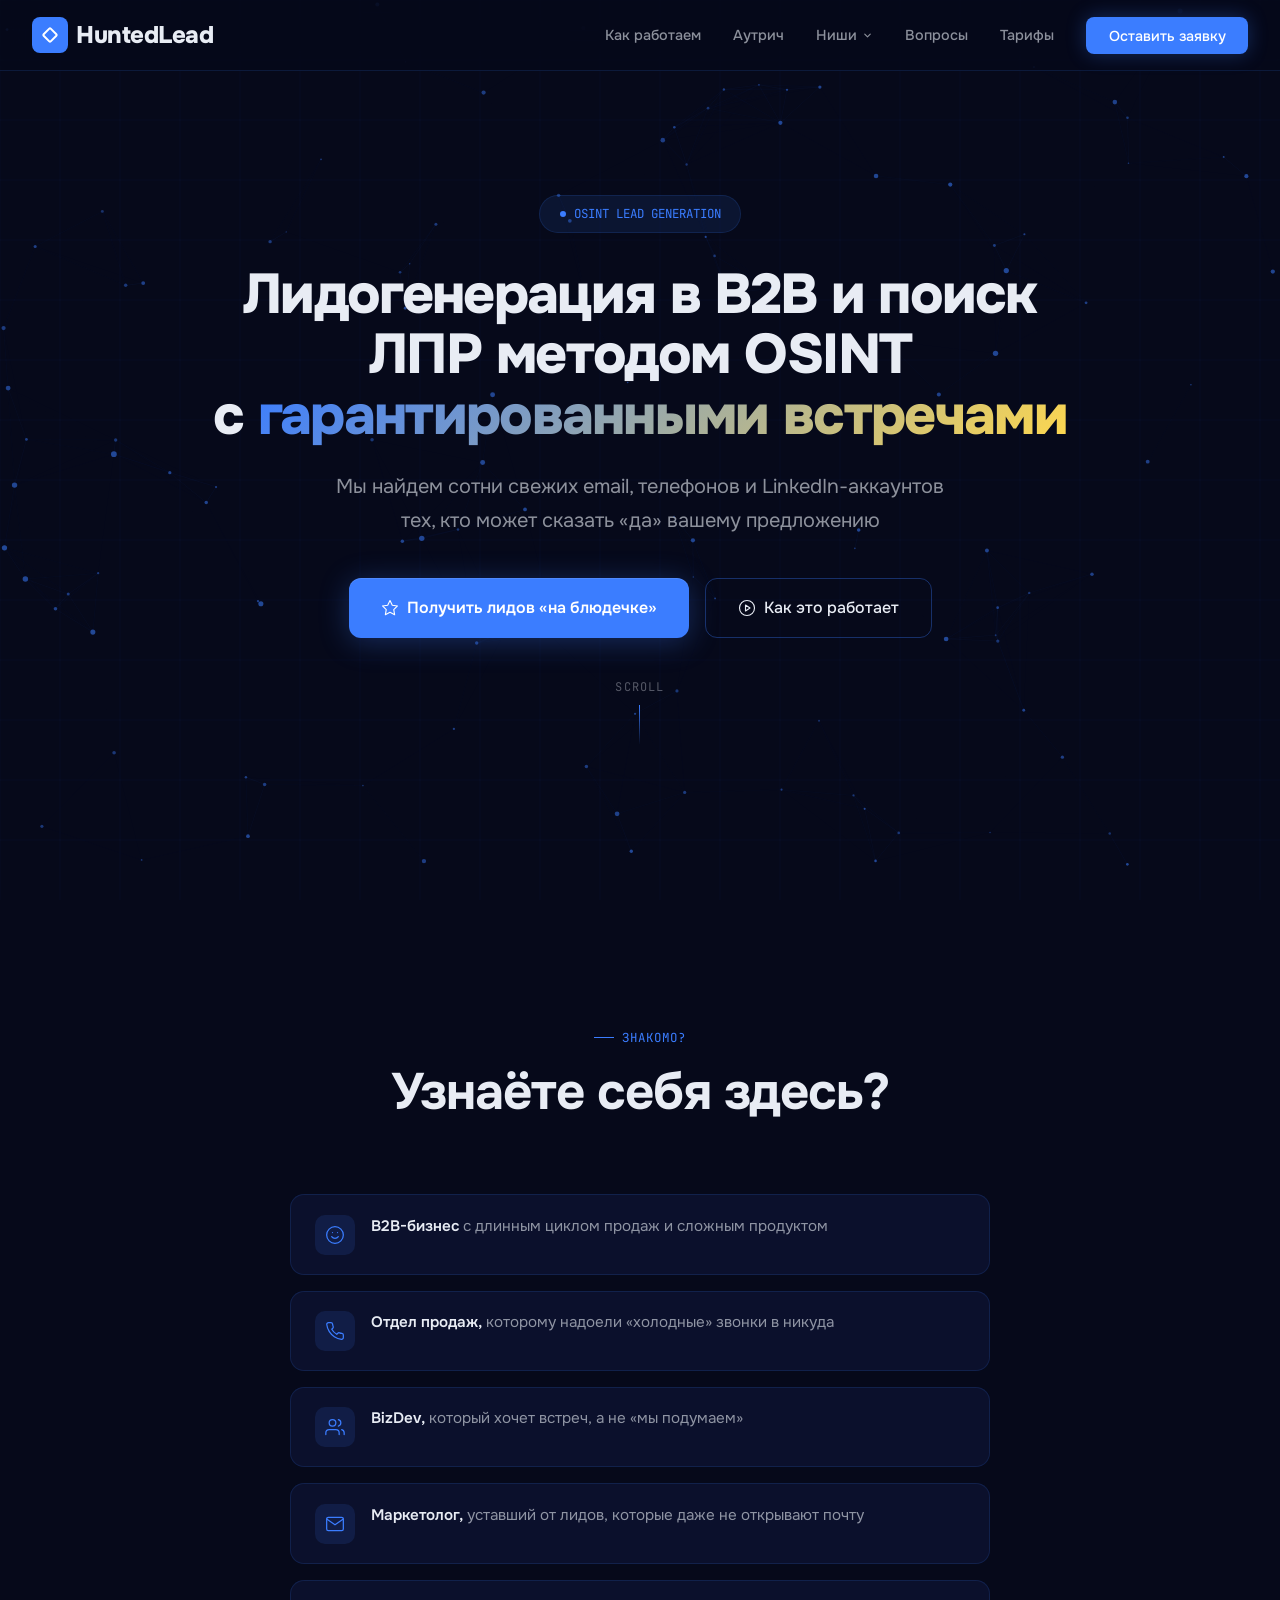
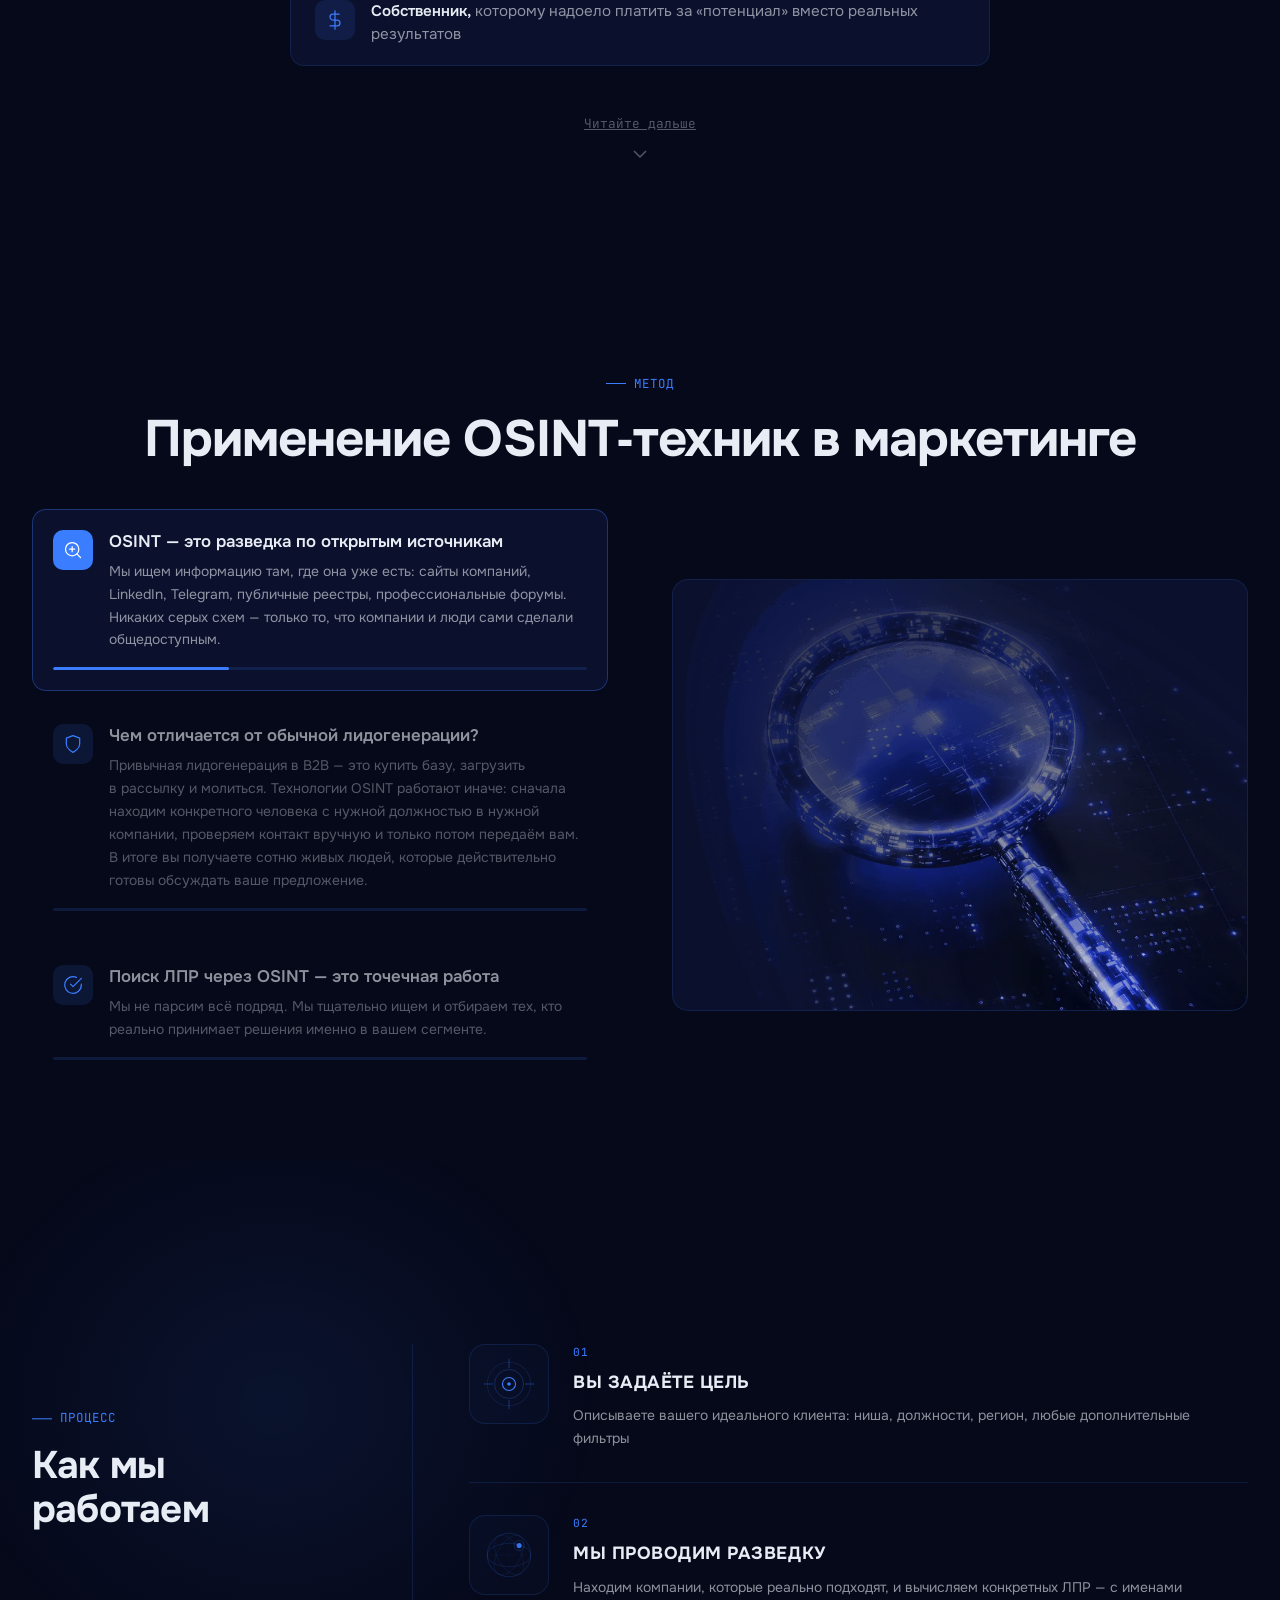
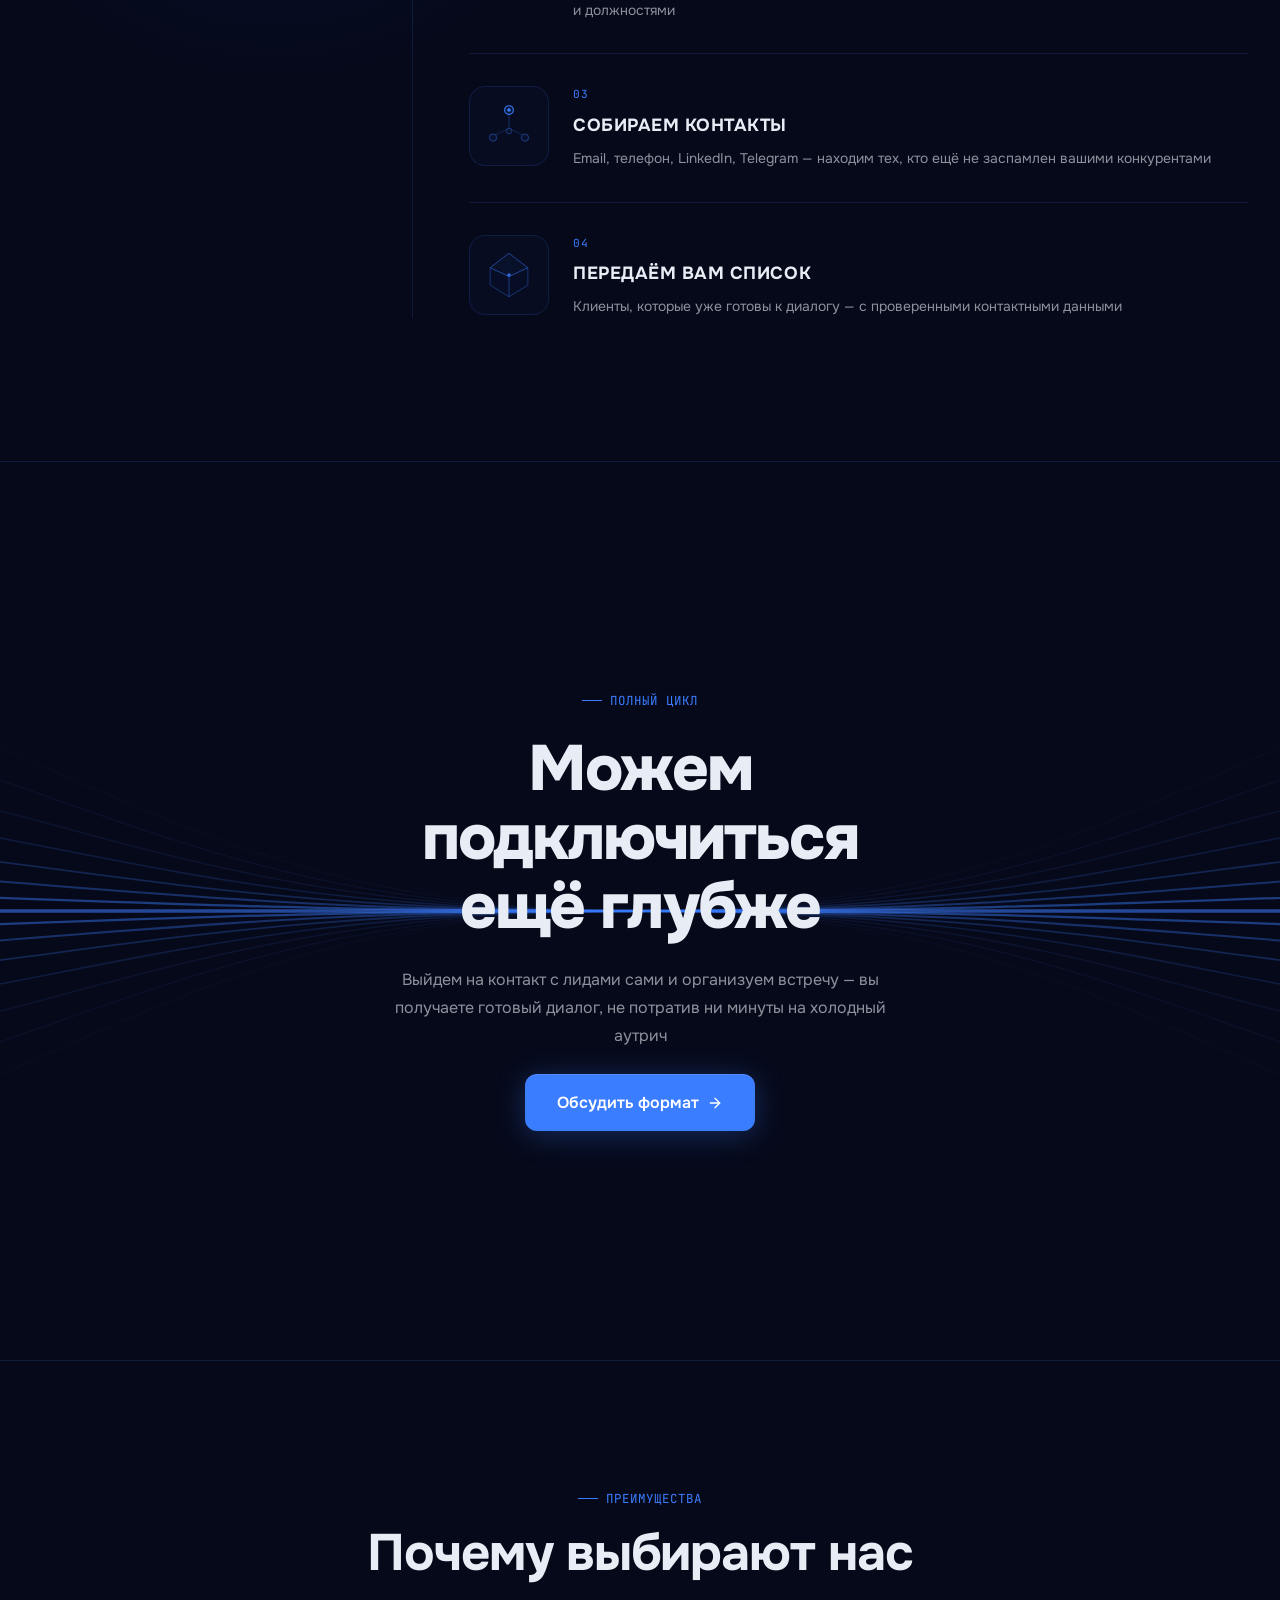
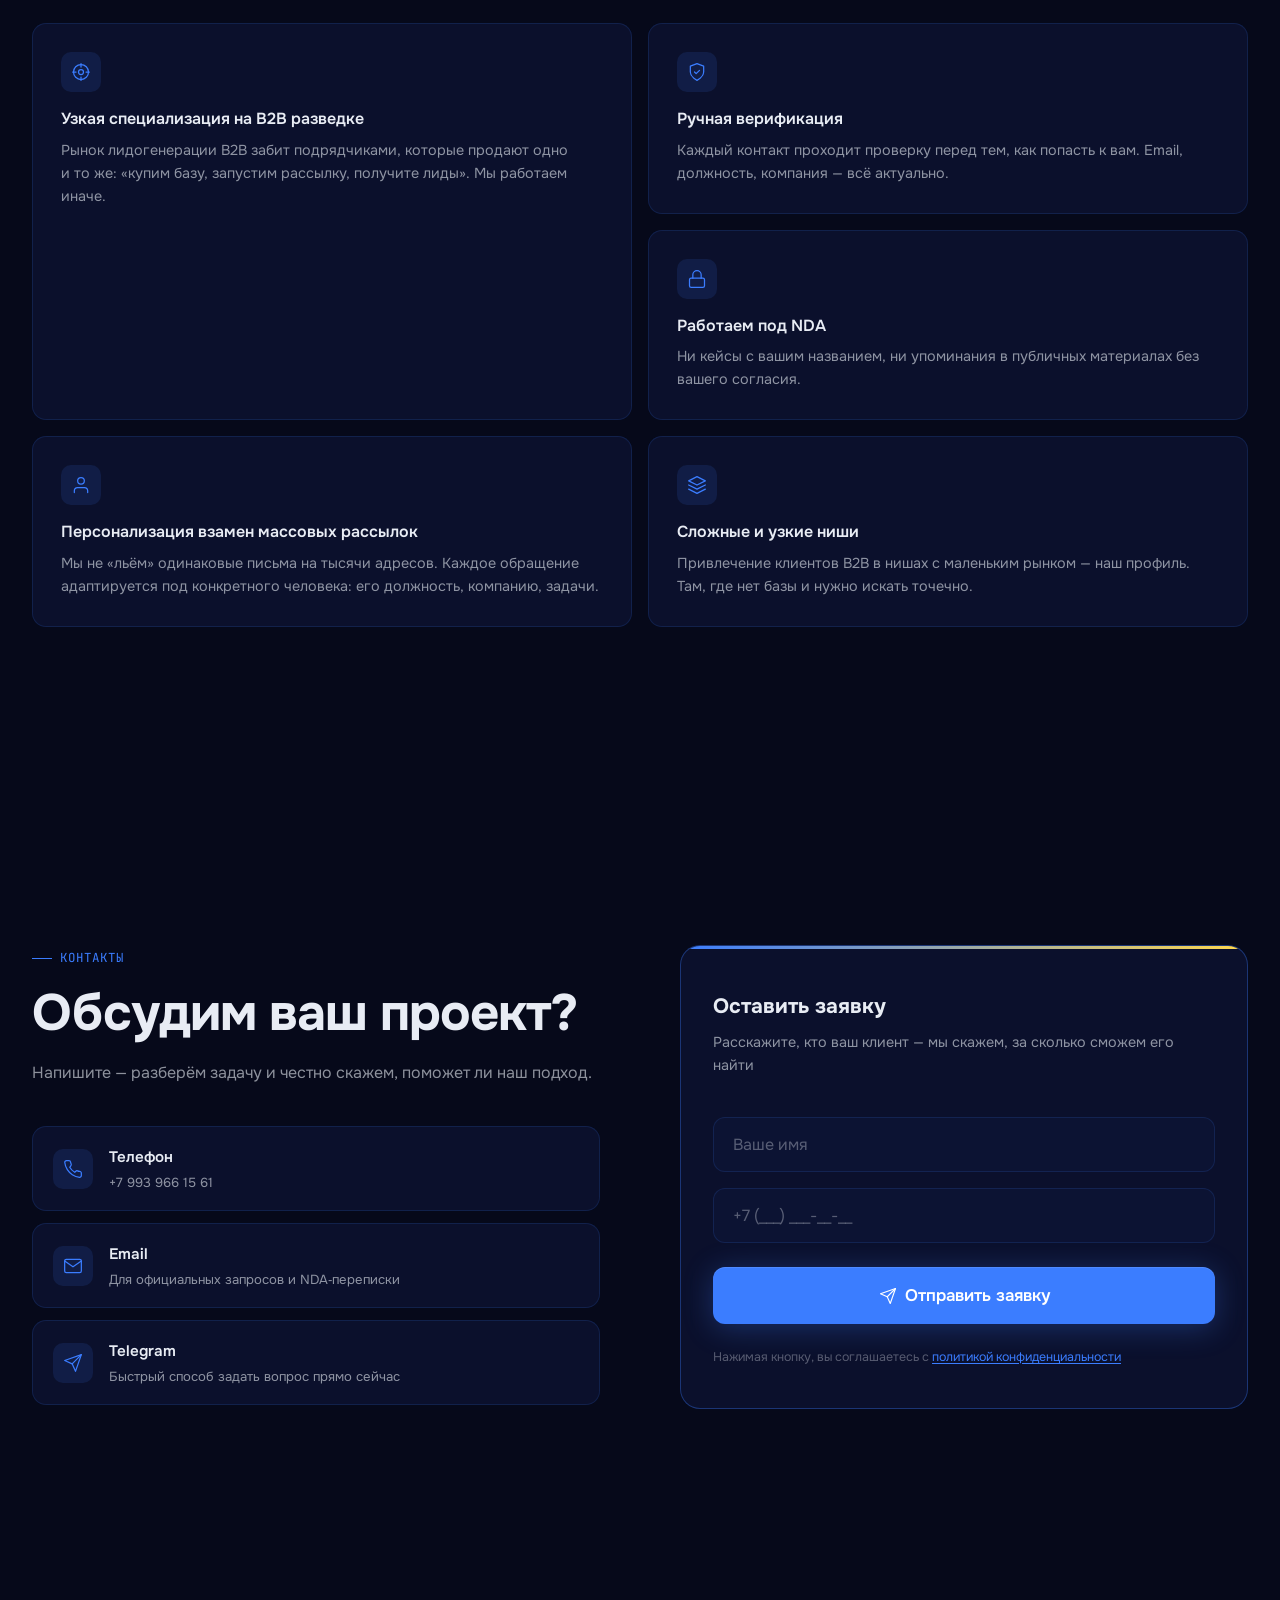
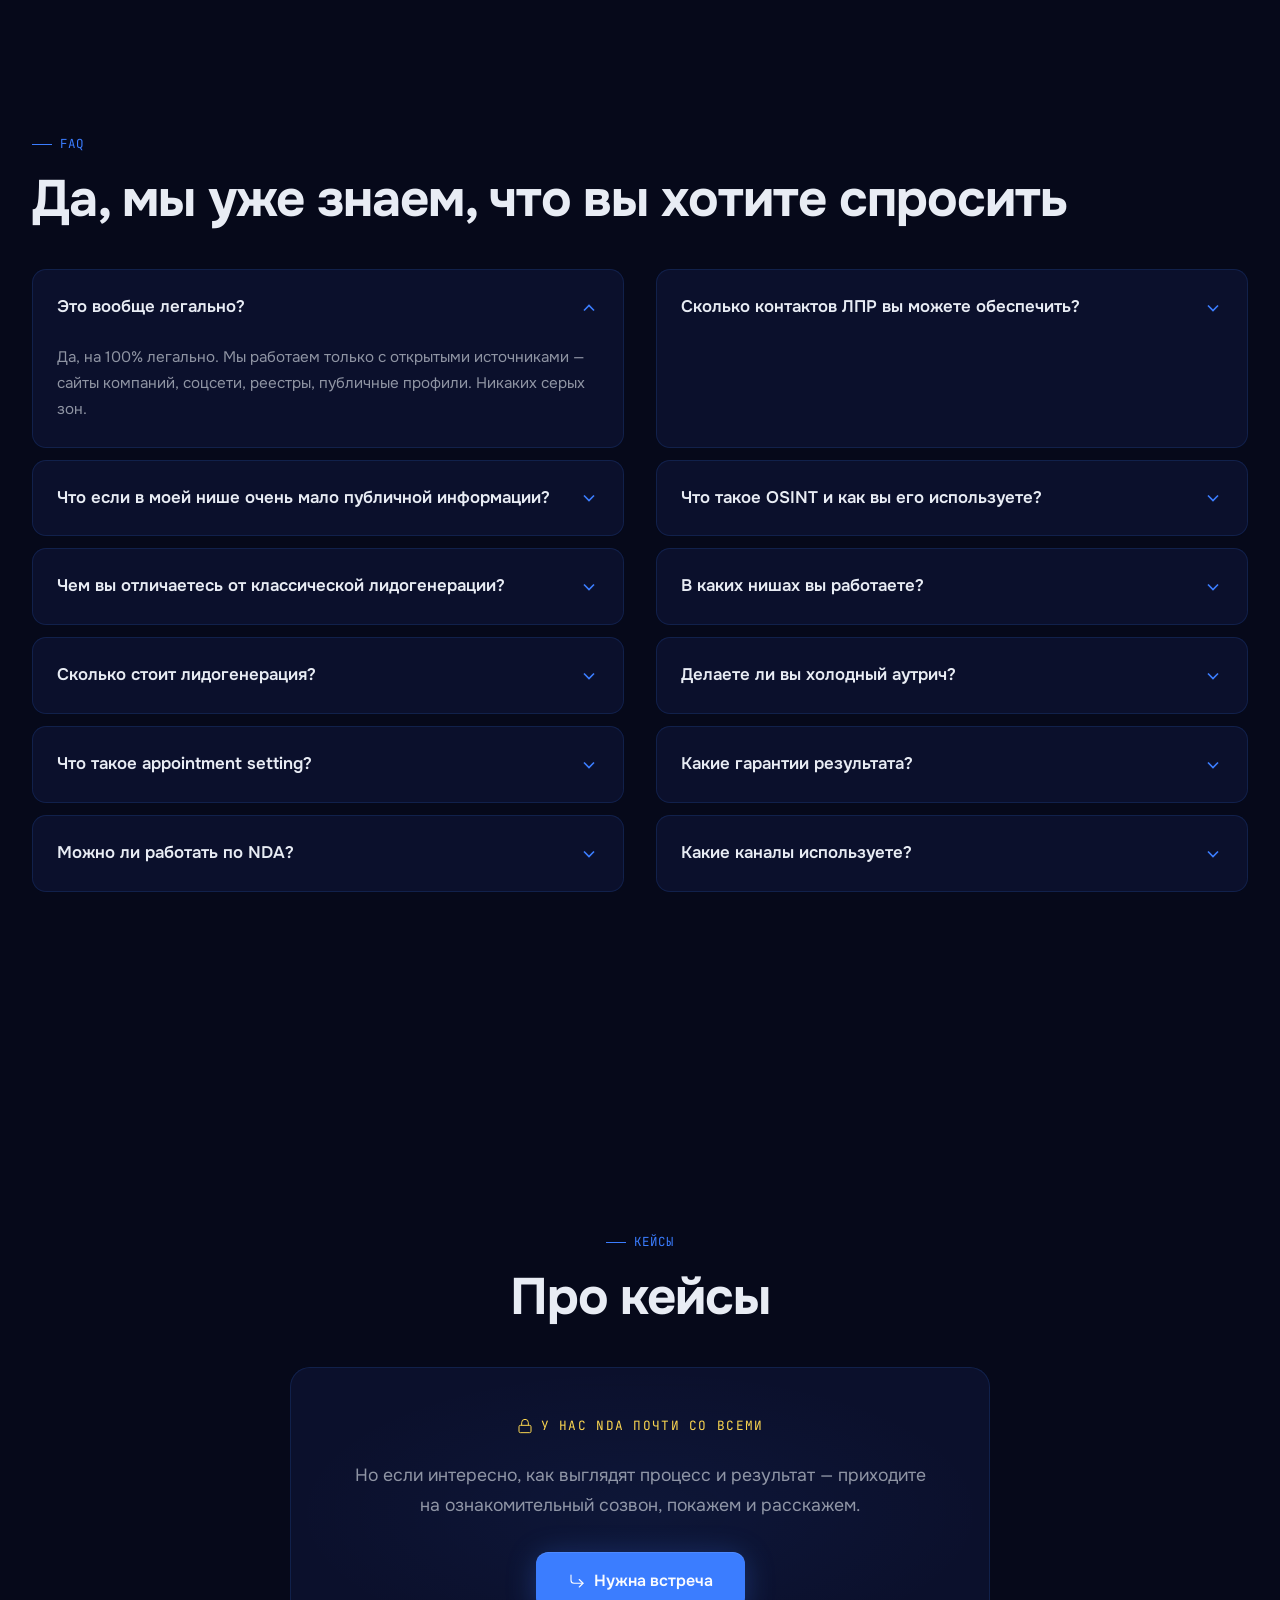
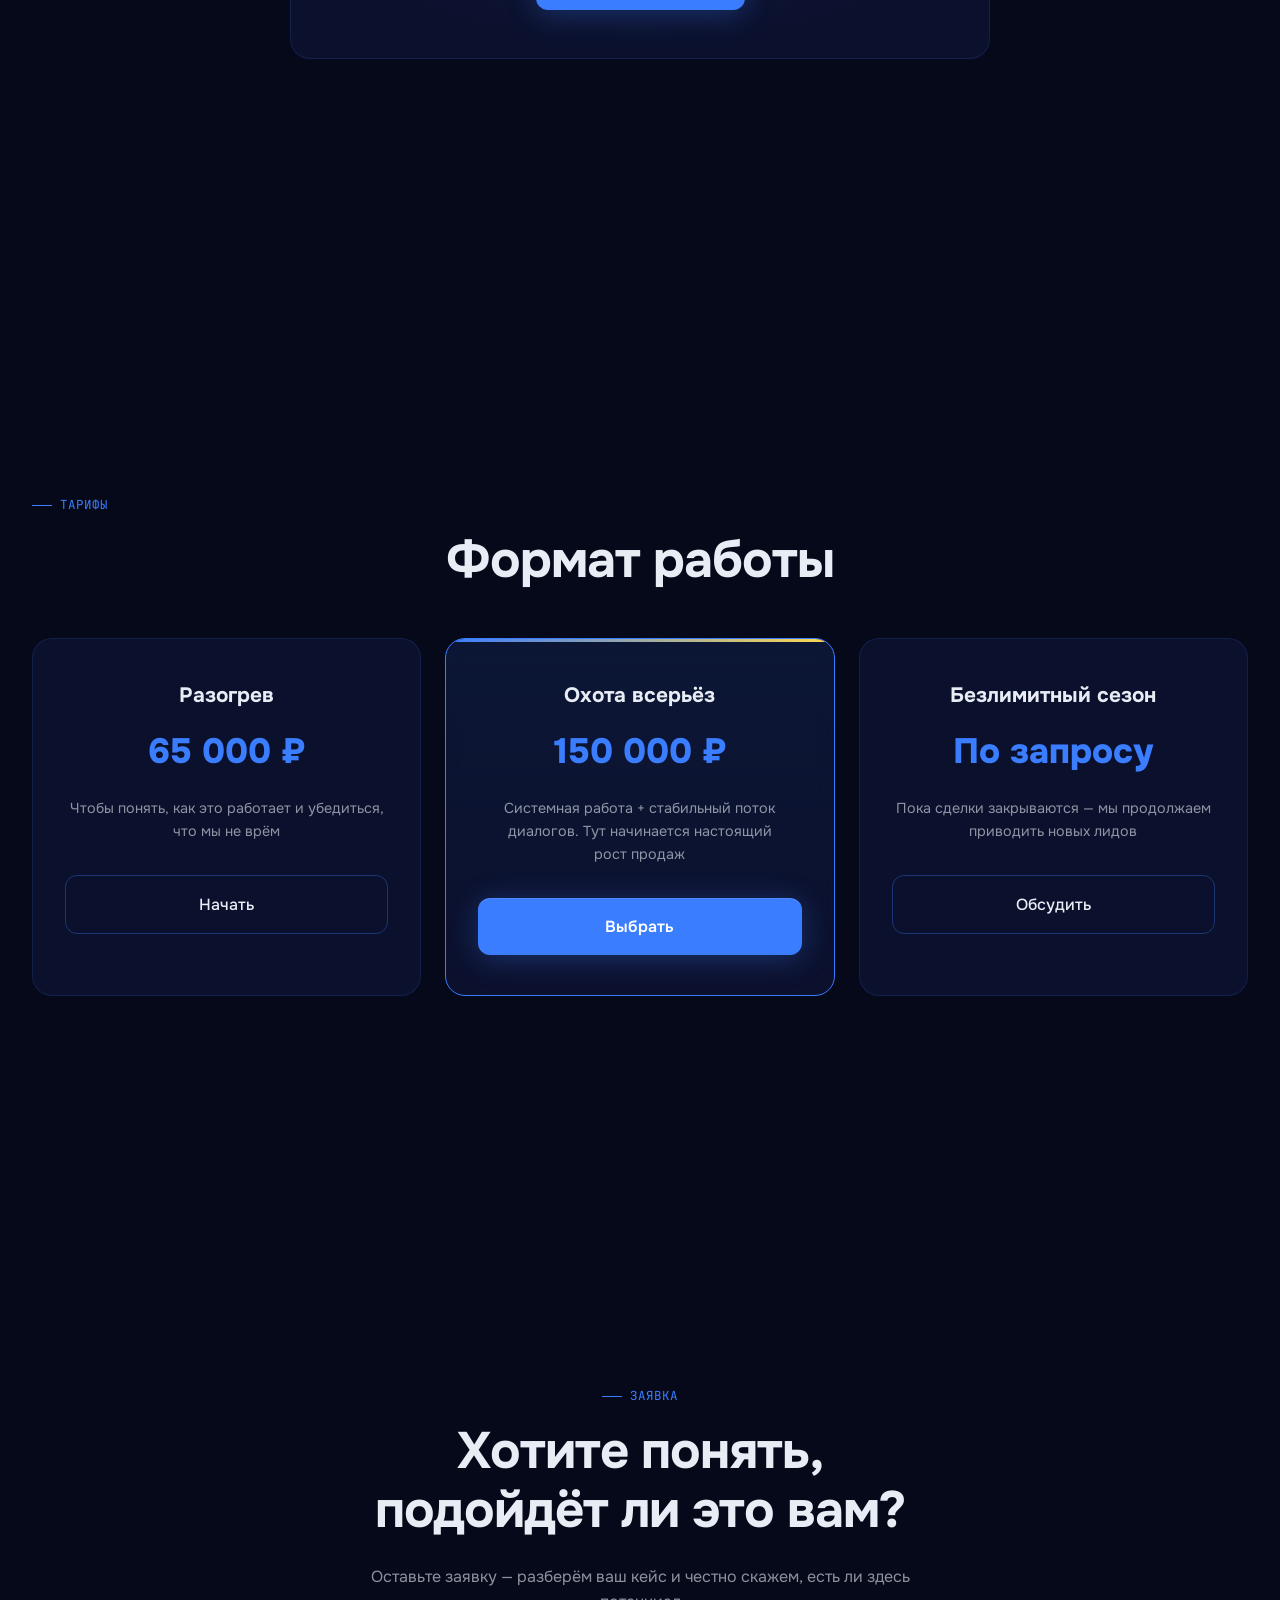
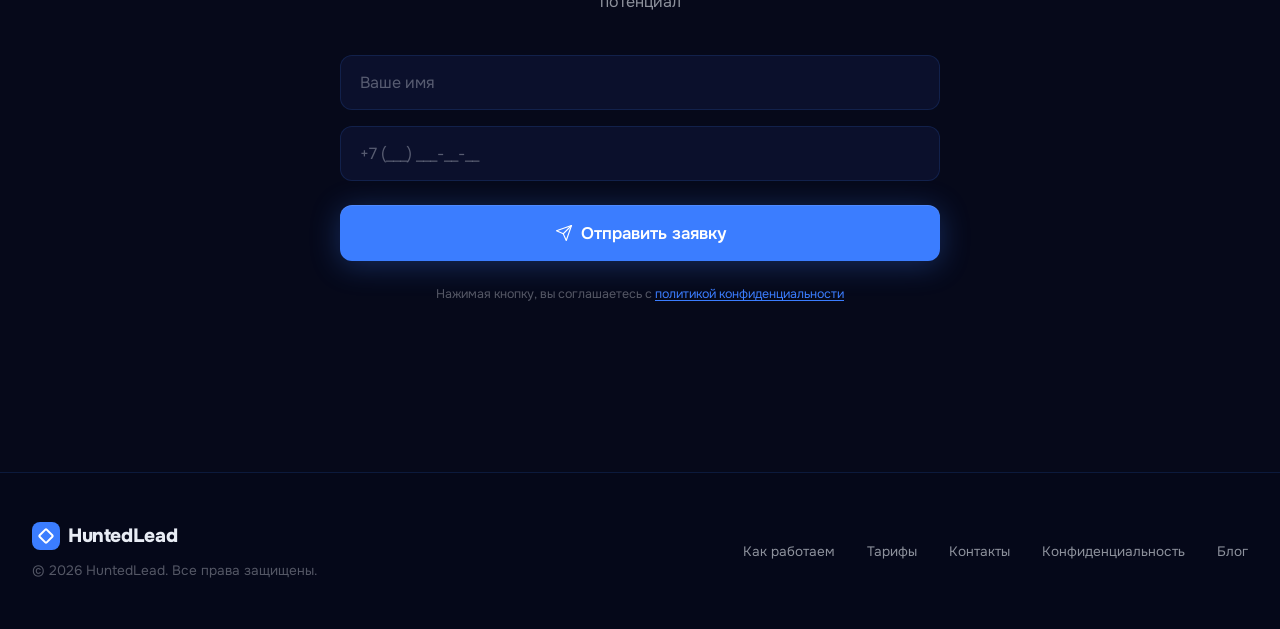
==== commit c0ba1432: "fix(seo): растровый логотип для схемы организации Google предпочитает растр для logo организации, а " ====
--- a/index.html
+++ b/index.html
@@ -882,8 +882,10 @@
       "logo": {
         "@type": "ImageObject",
         "@id": "https://huntedlead.ru/#logo",
-        "url": "https://huntedlead.ru/logo.svg",
-        "contentUrl": "https://huntedlead.ru/logo.svg",
+        "url": "https://huntedlead.ru/images/huntedlead-logo-512.png",
+        "contentUrl": "https://huntedlead.ru/images/huntedlead-logo-512.png",
+        "width": 512,
+        "height": 512,
         "caption": "HuntedLead"
       },
       "image": {
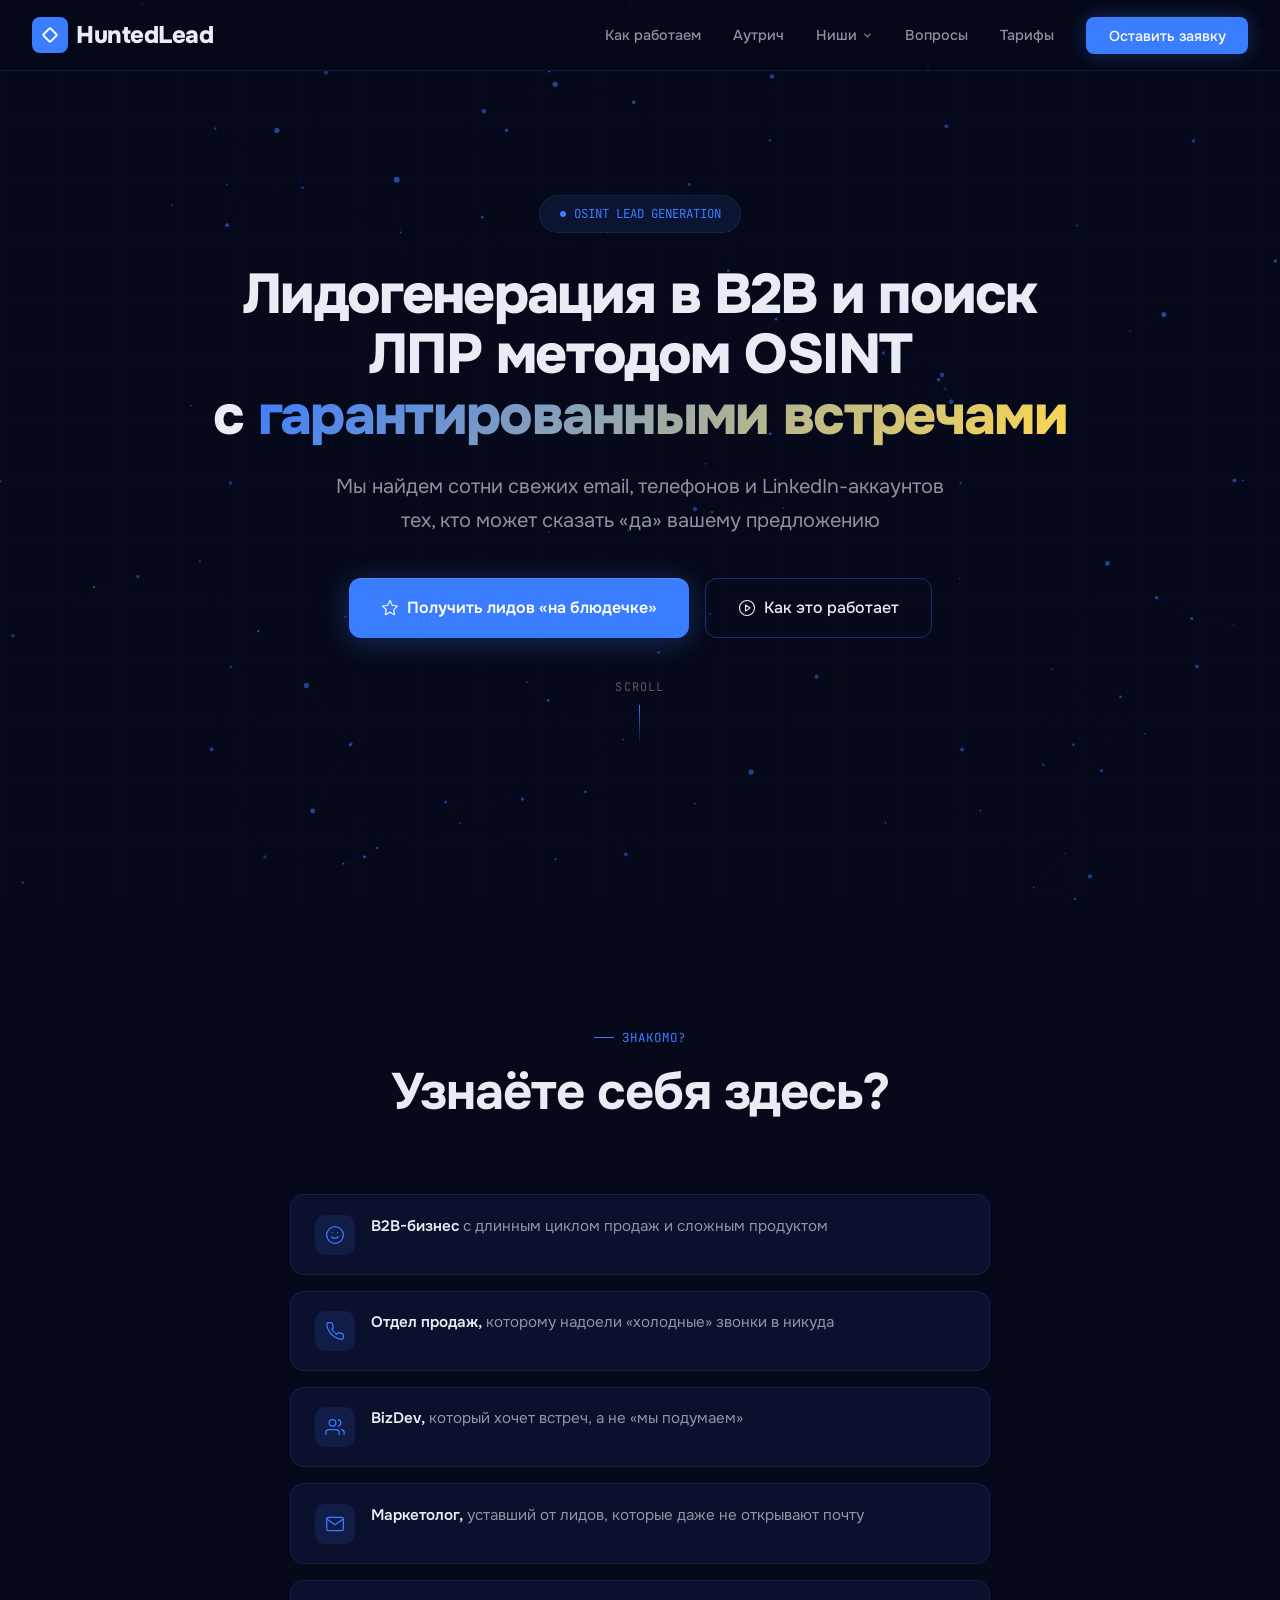
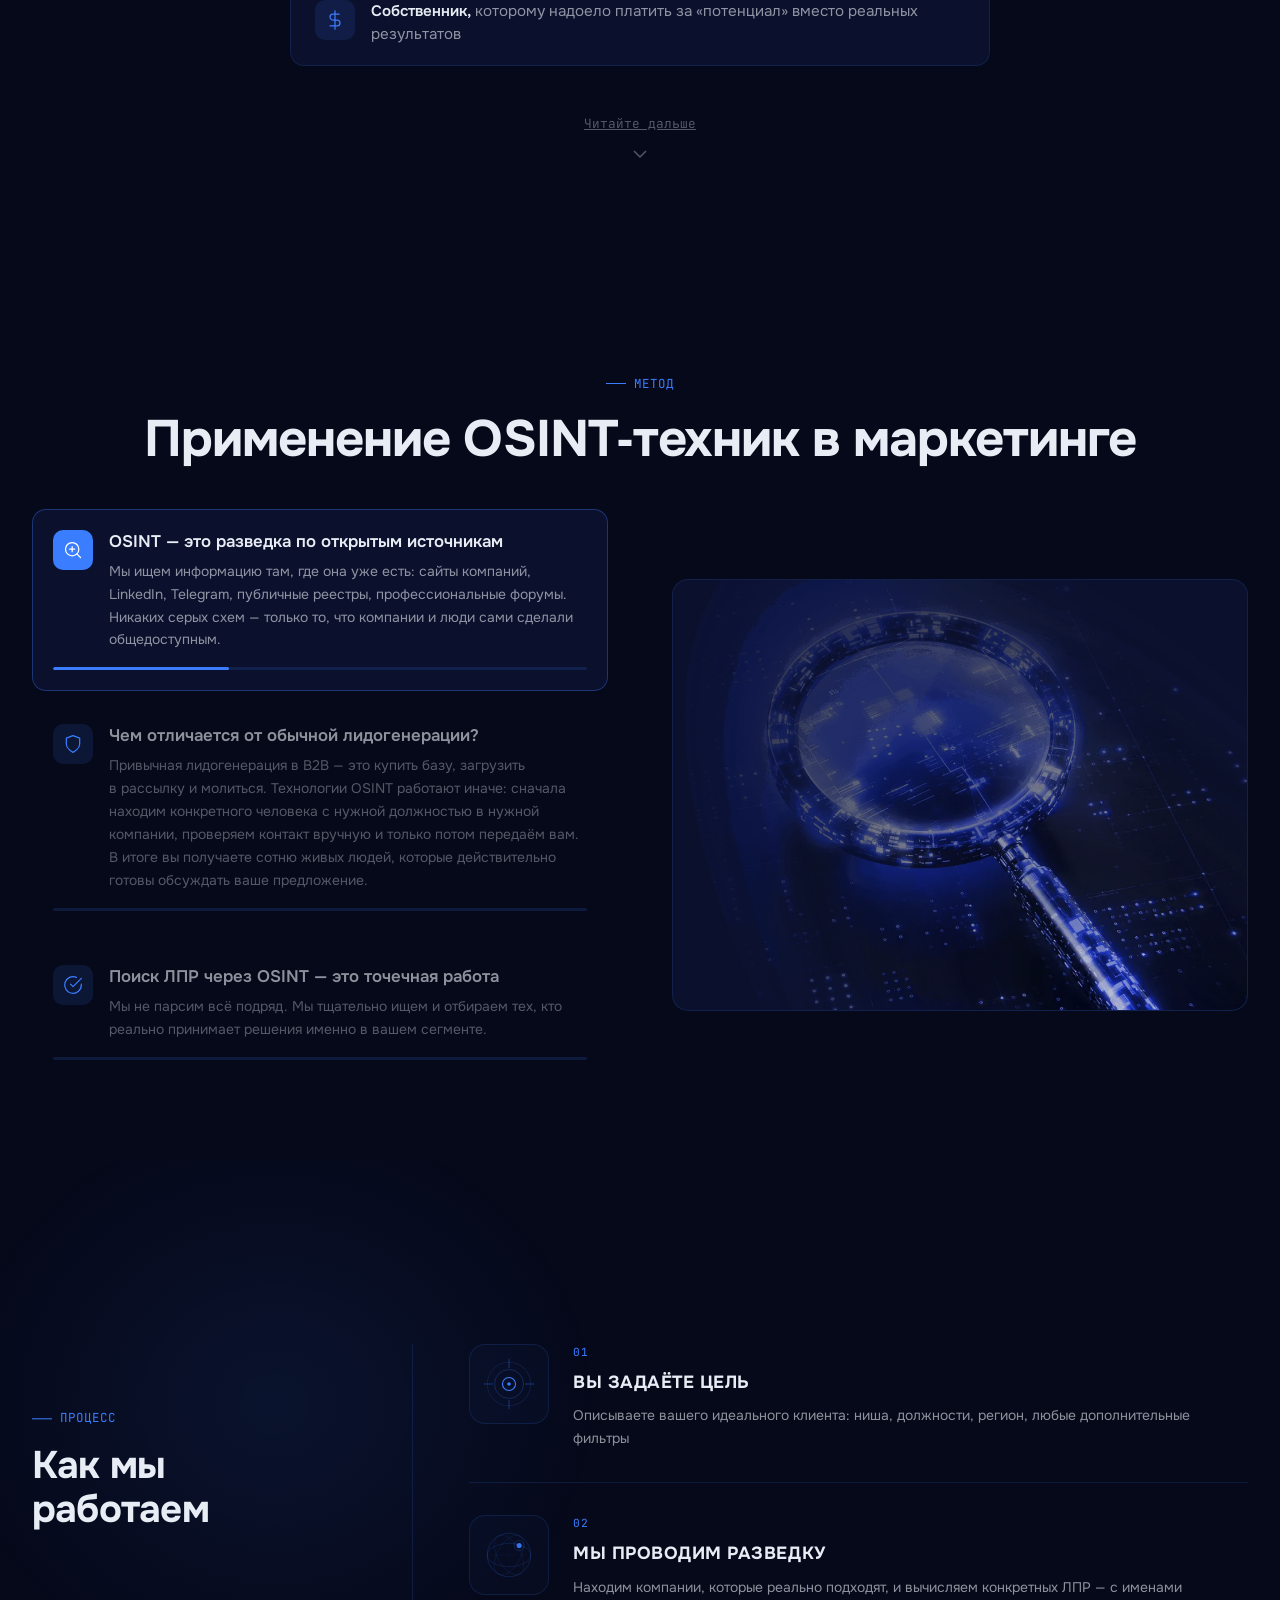
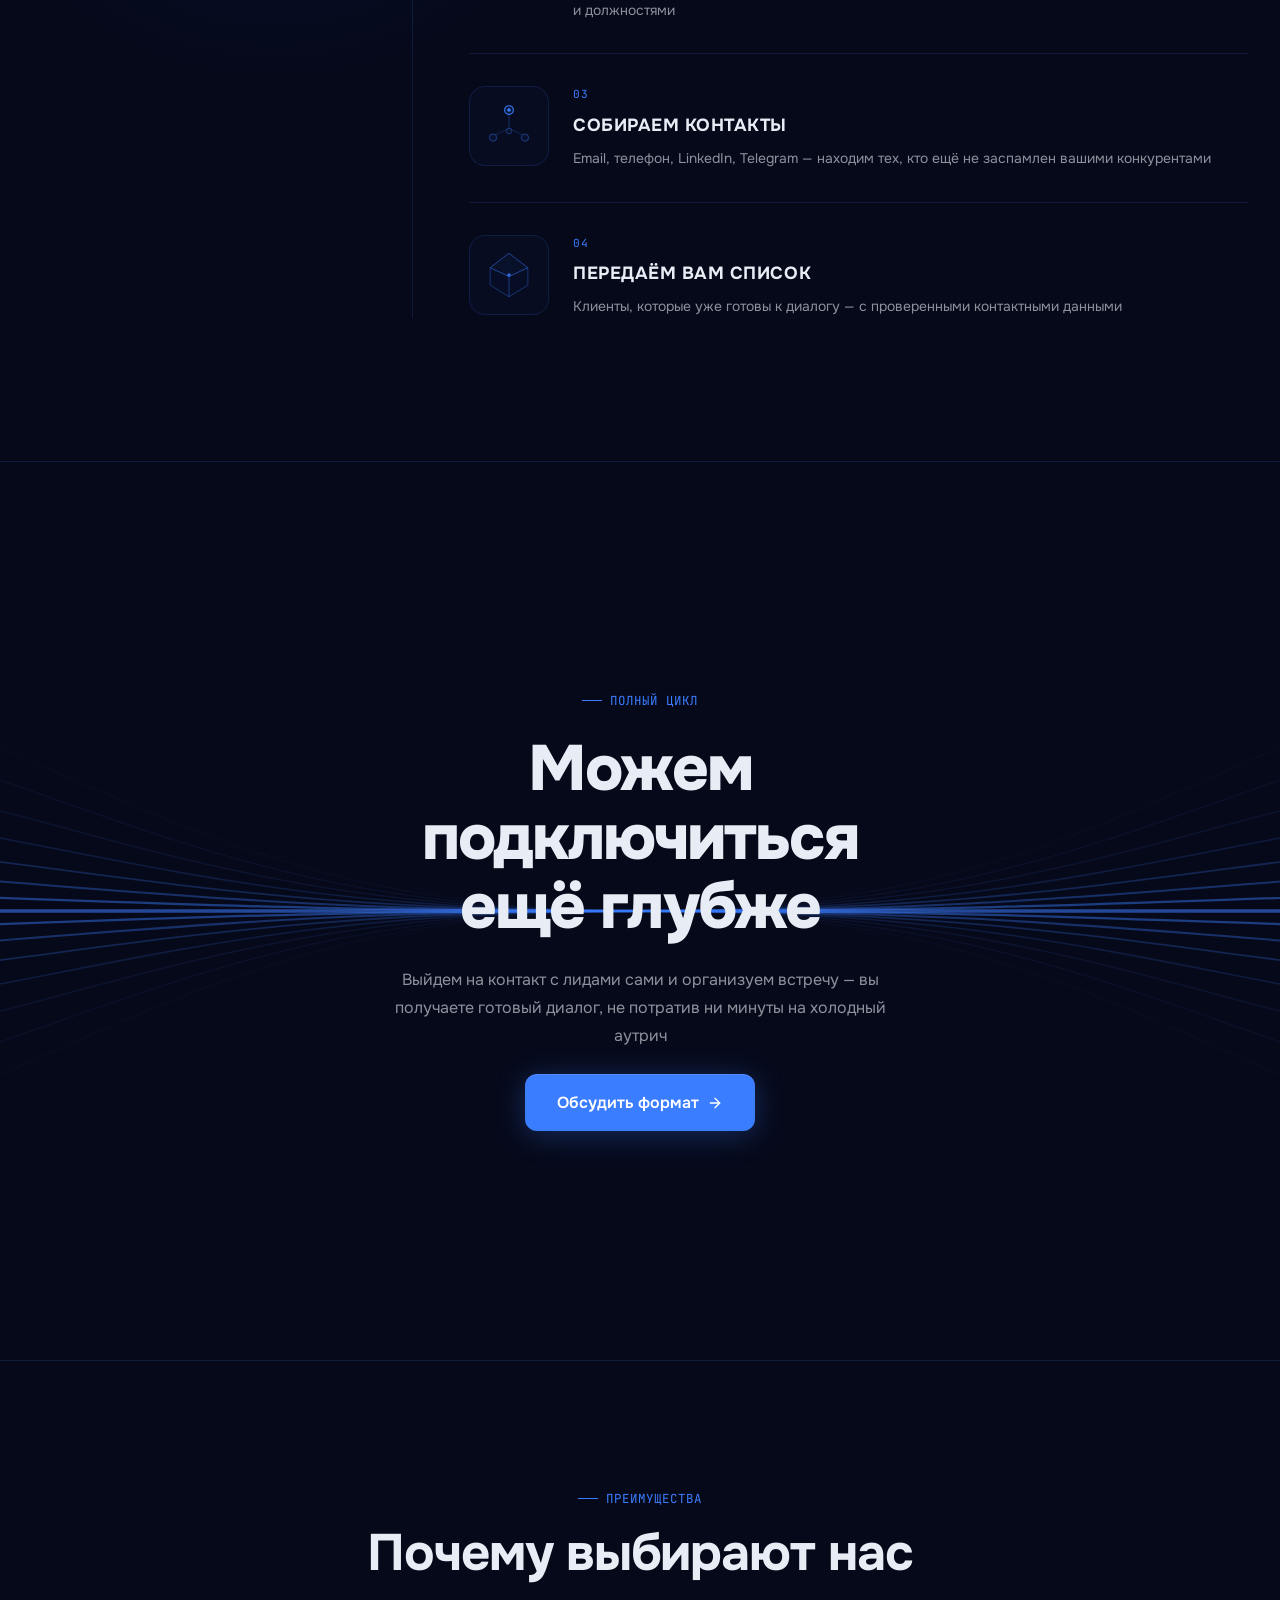
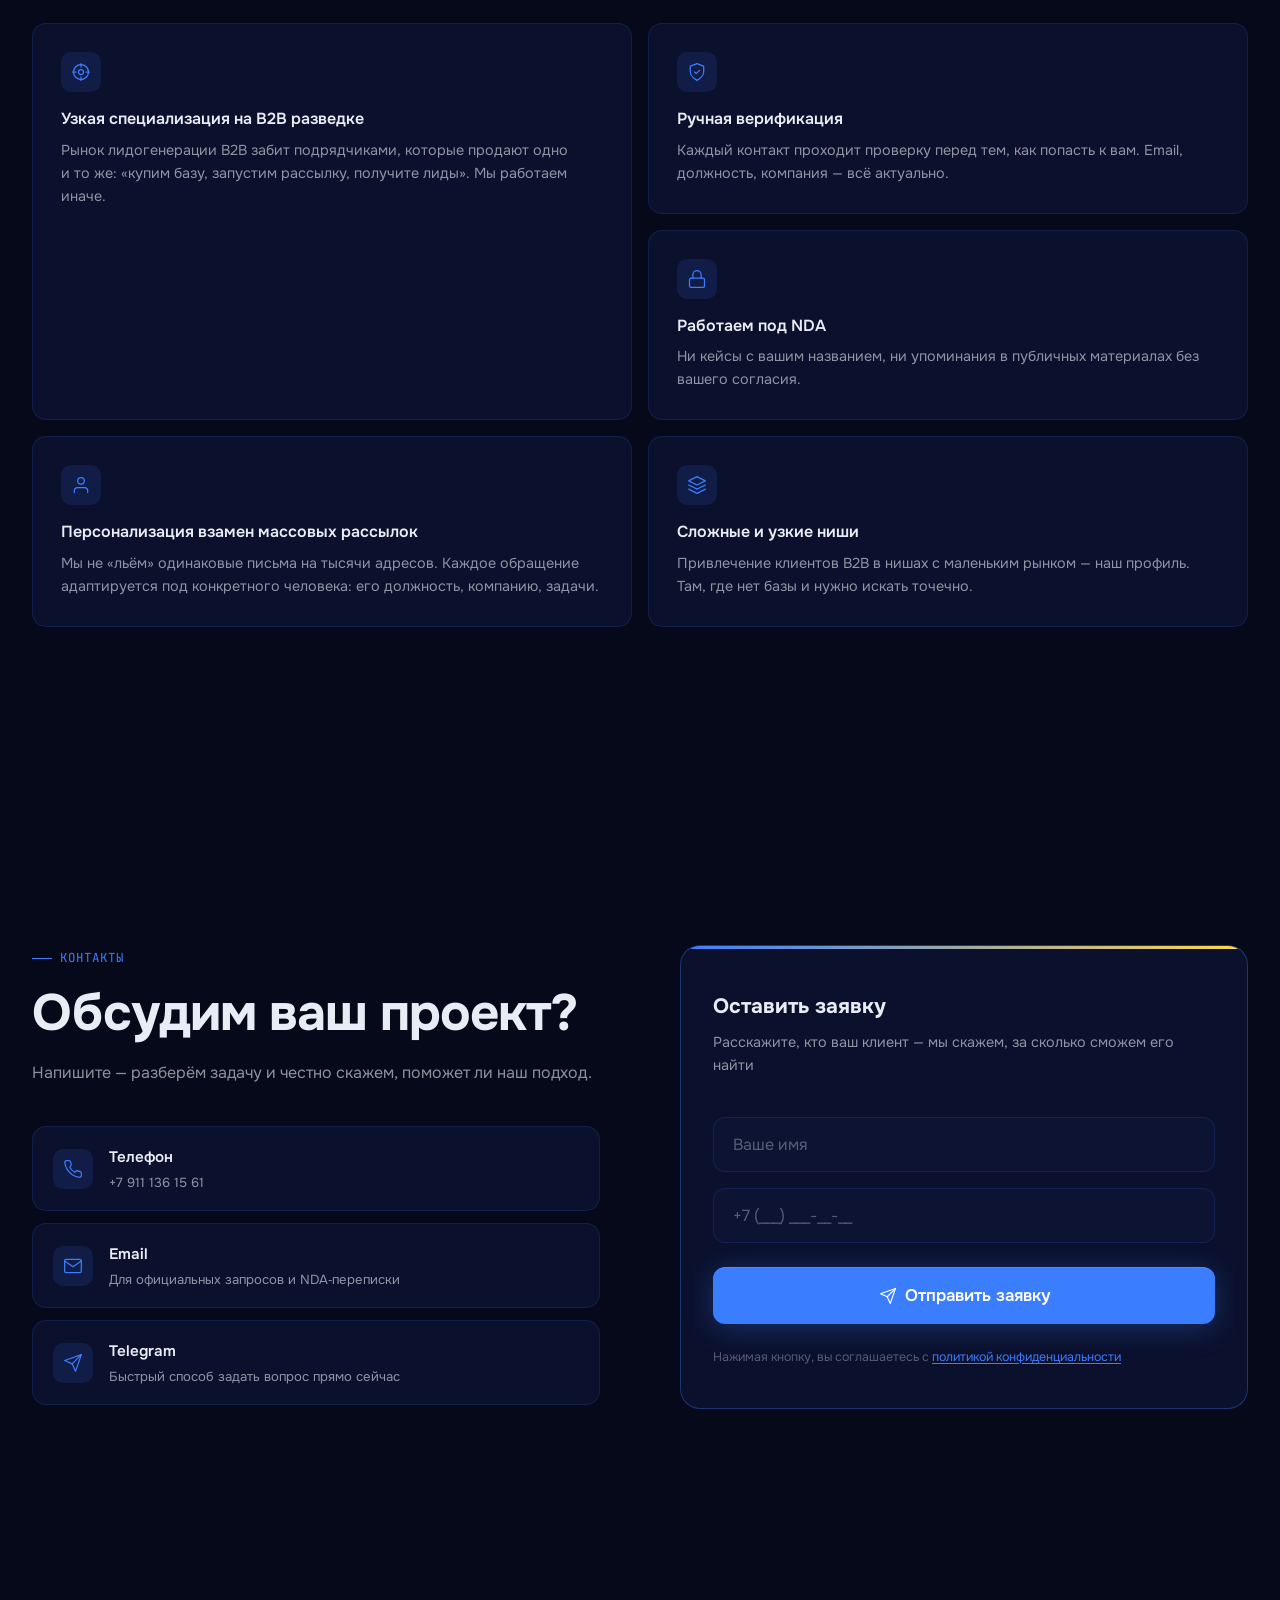
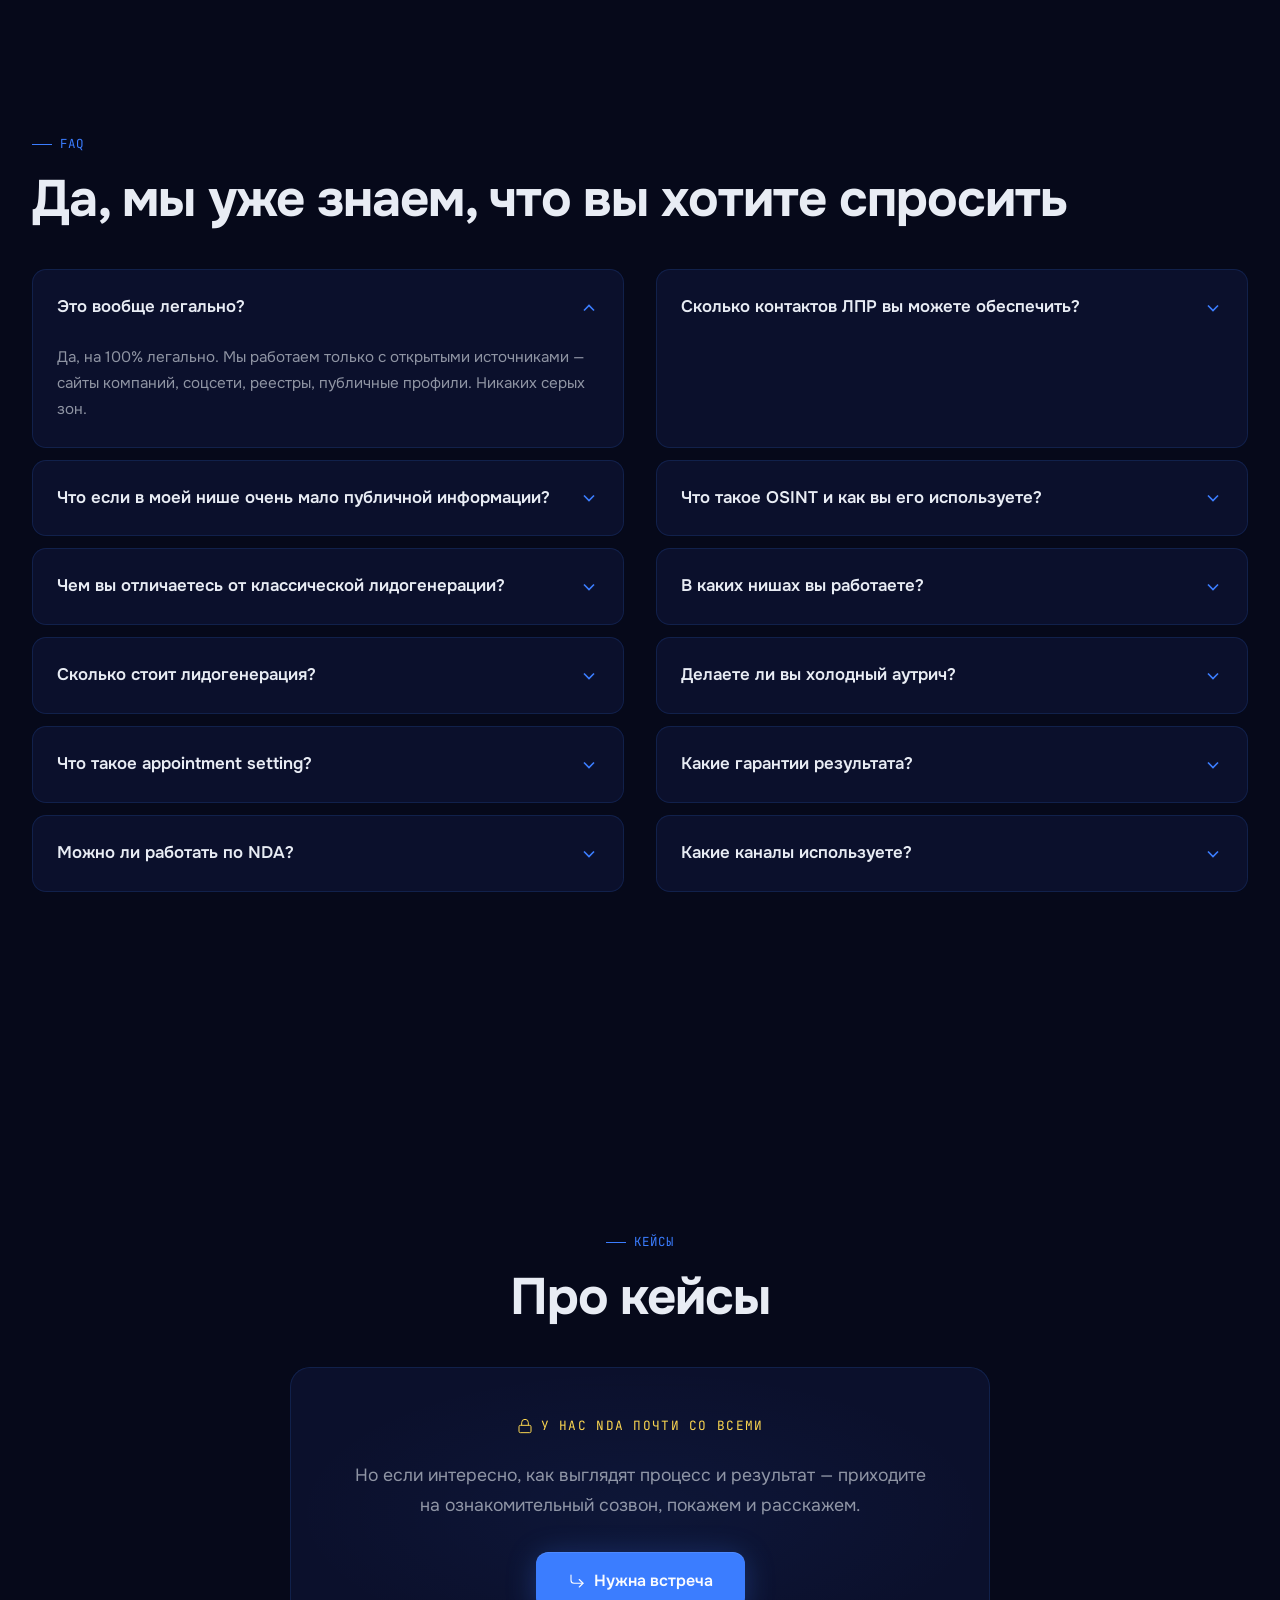
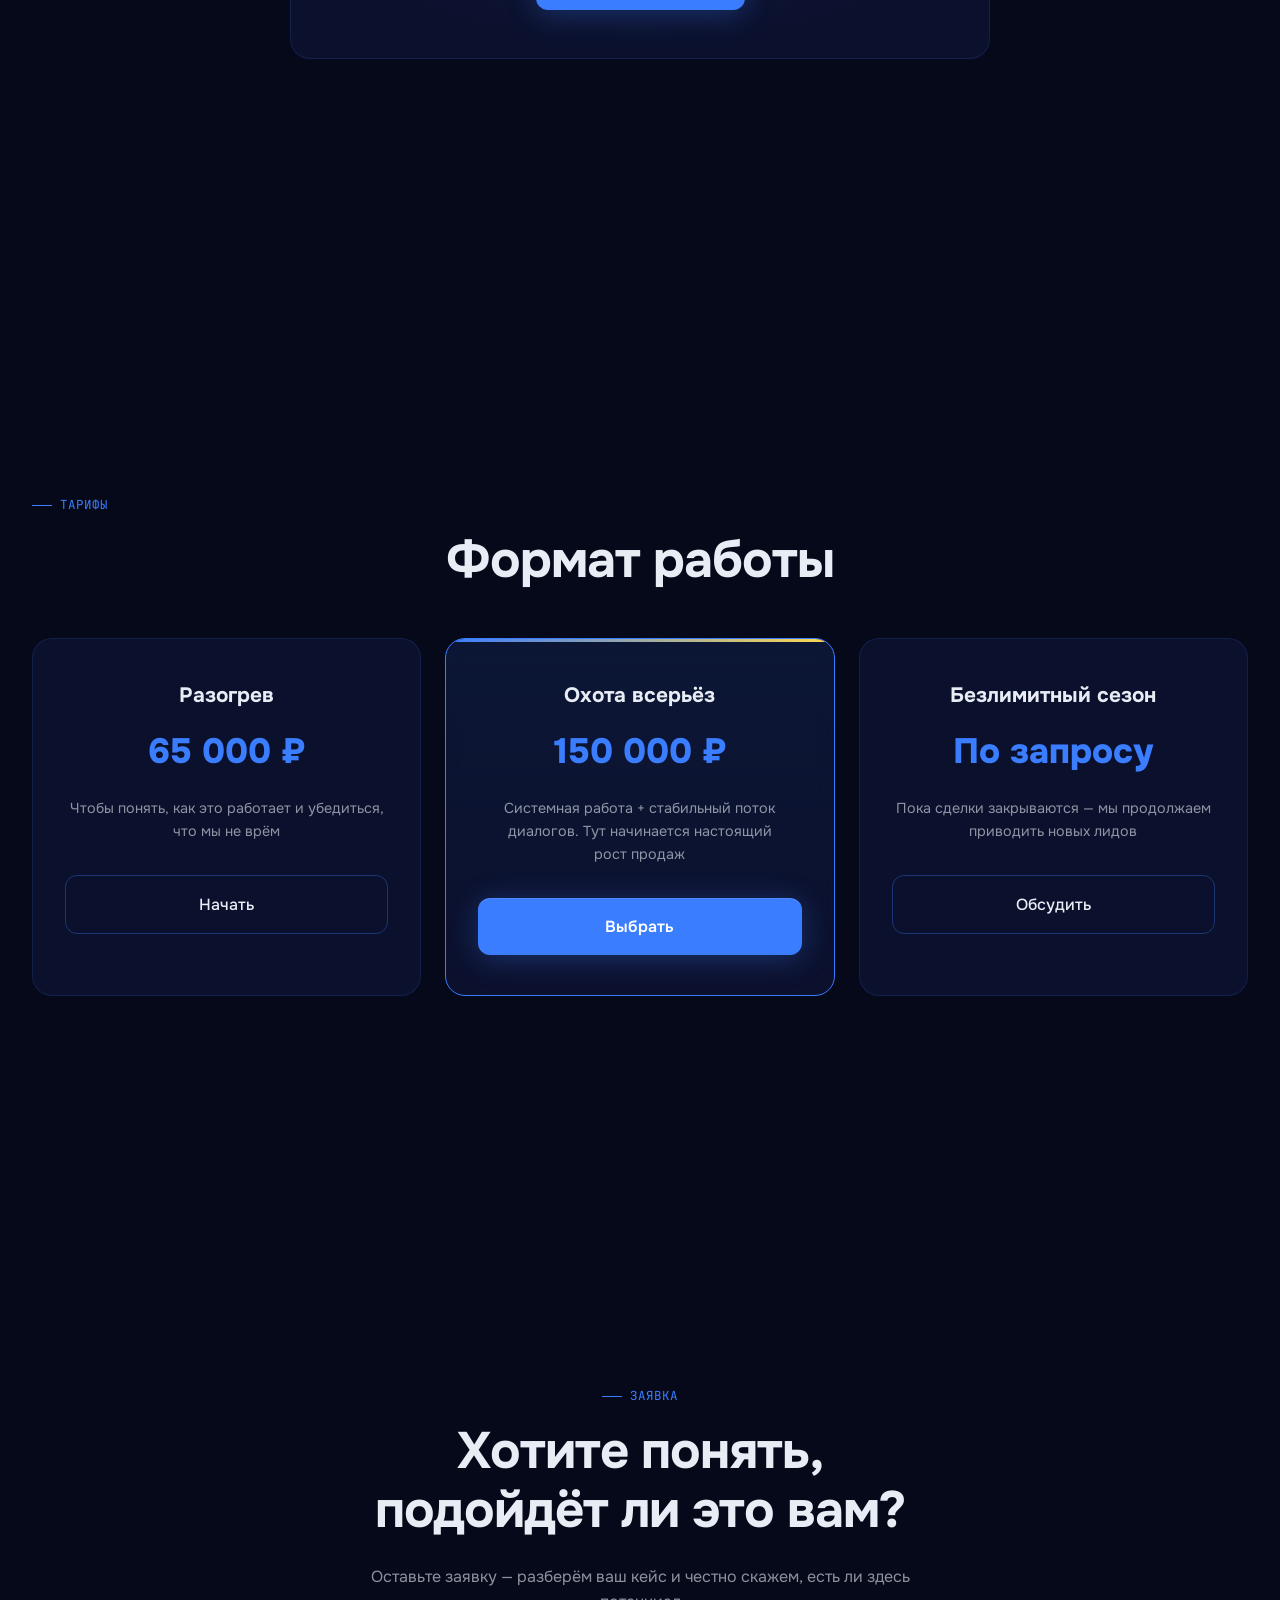
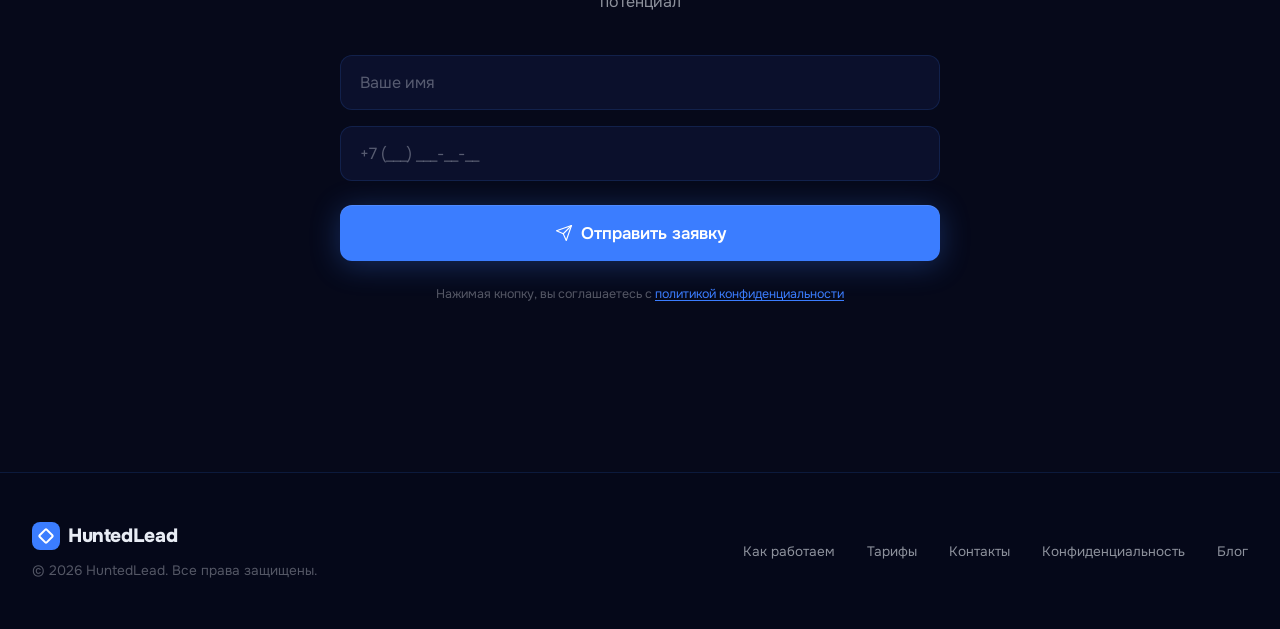
==== commit 859e7664: "fix: обновить контактный телефон на +7 911 136 15 61 Заменён во всех местах: блок контактов на главн" ====
--- a/index.html
+++ b/index.html
@@ -454,13 +454,13 @@
           <h2 class="section-title">Обсудим ваш&nbsp;проект?</h2>
           <p class="contacts-info-sub">Напишите — разберём задачу и&nbsp;честно скажем, поможет&nbsp;ли наш подход.</p>
           <div class="contacts-links">
-            <a href="tel:+79939661561" class="contacts-link">
+            <a href="tel:+79111361561" class="contacts-link">
               <div class="contacts-link-icon">
                 <svg viewBox="0 0 24 24"><path d="M22 16.92v3a2 2 0 0 1-2.18 2 19.79 19.79 0 0 1-8.63-3.07 19.5 19.5 0 0 1-6-6 19.79 19.79 0 0 1-3.07-8.67A2 2 0 0 1 4.11 2h3a2 2 0 0 1 2 1.72c.12.81.36 1.6.7 2.34a2 2 0 0 1-.45 2.11L8.09 9.91a16 16 0 0 0 6 6l1.27-1.27a2 2 0 0 1 2.11-.45c.74.34 1.53.58 2.34.7A2 2 0 0 1 22 16.92z"/></svg>
               </div>
               <div class="contacts-link-body">
                 <span class="contacts-link-title">Телефон</span>
-                <span class="contacts-link-desc">+7 993 966 15 61</span>
+                <span class="contacts-link-desc">+7 911 136 15 61</span>
               </div>
             </a>
             <a href="mailto:withmashed03@gmail.com" class="contacts-link">
@@ -891,7 +891,7 @@
       "image": {
         "@id": "https://huntedlead.ru/#logo"
       },
-      "telephone": "+7 993 966-15-61",
+      "telephone": "+7 911 136-15-61",
       "email": "withmashed03@gmail.com",
       "areaServed": {
         "@type": "Country",
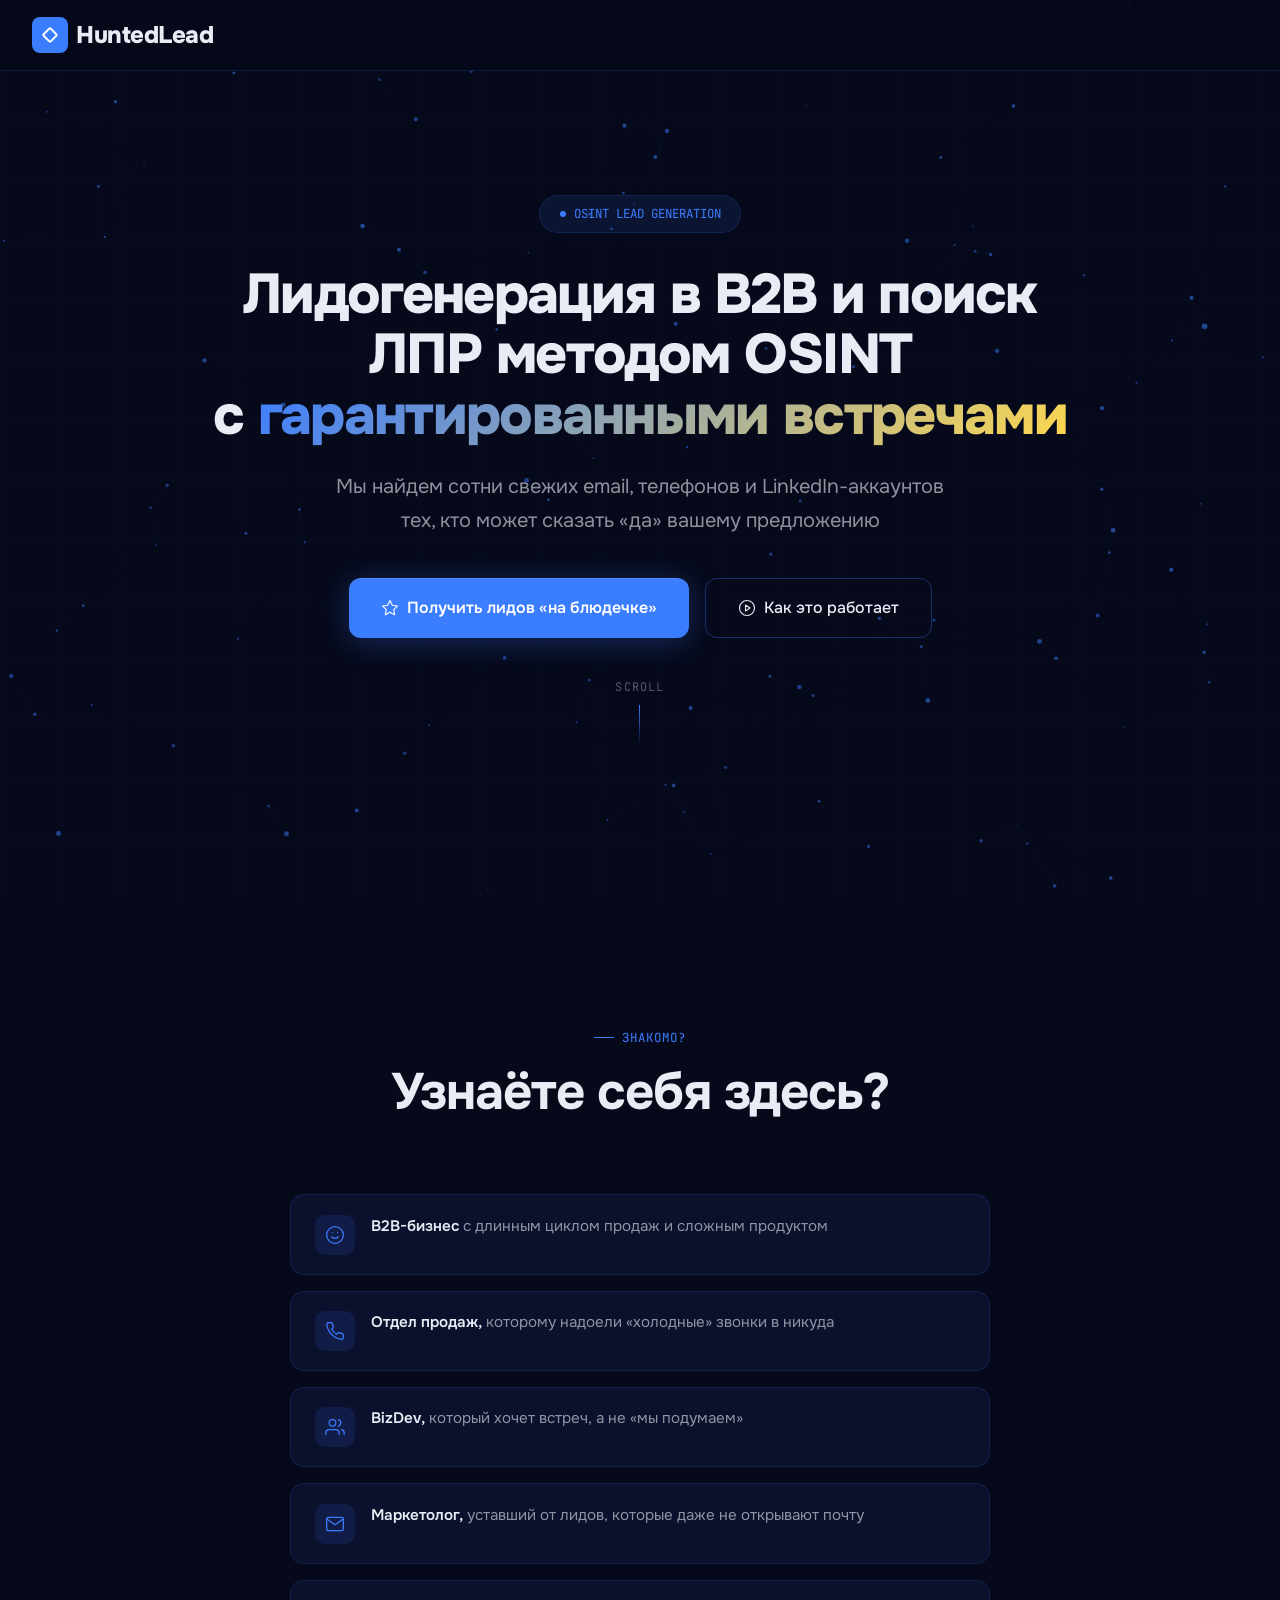
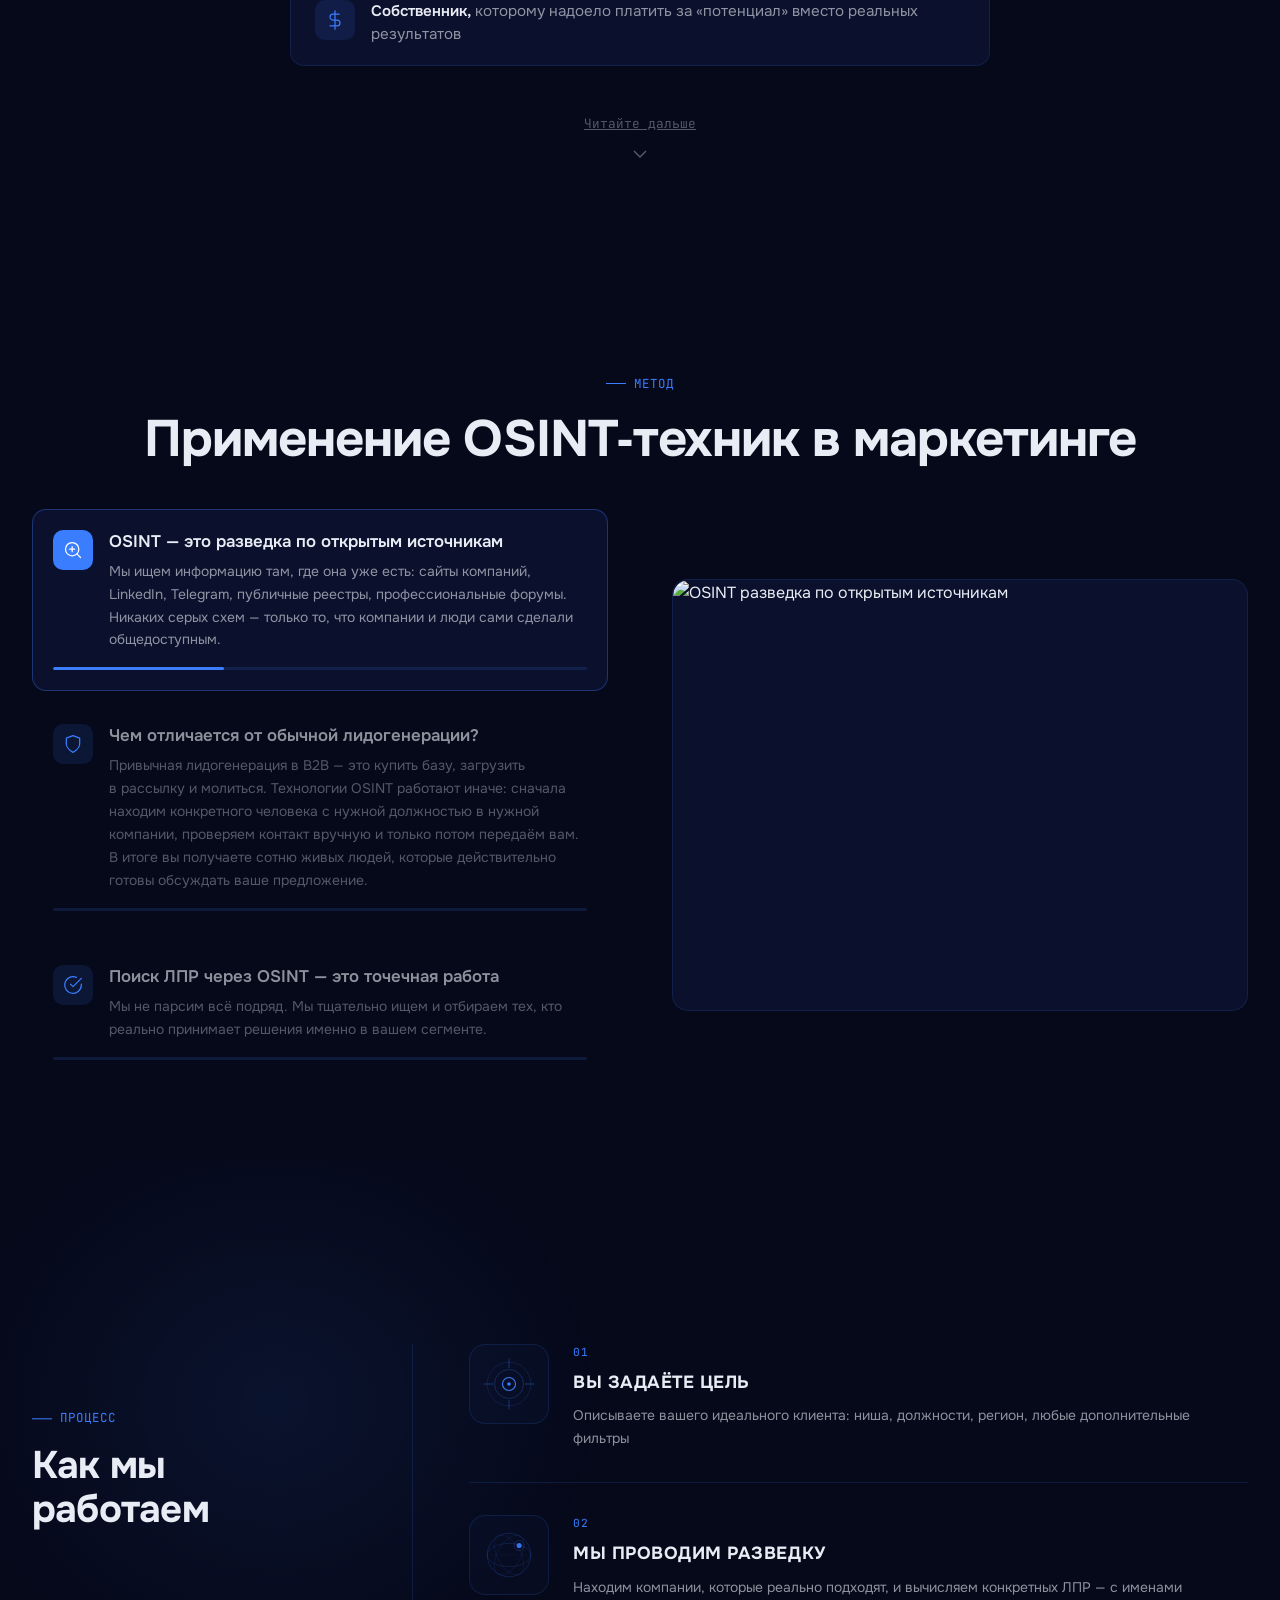
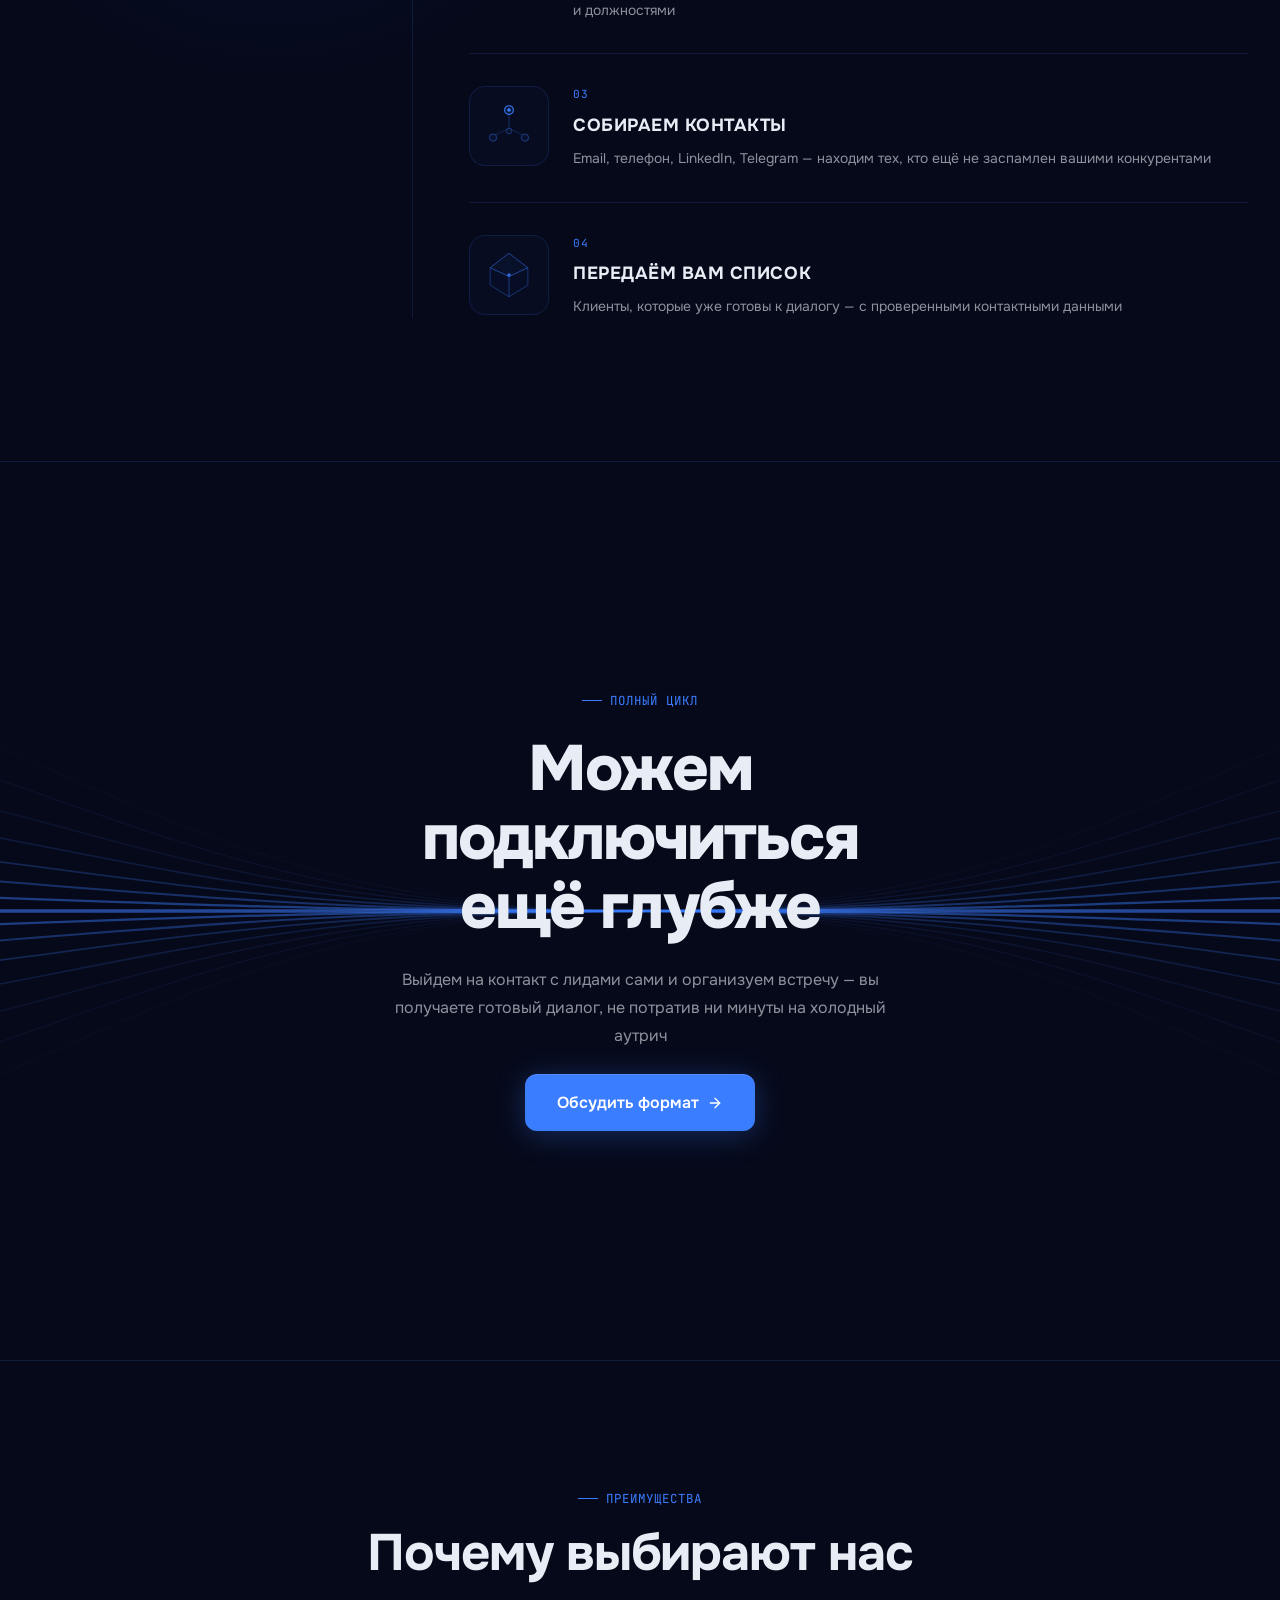
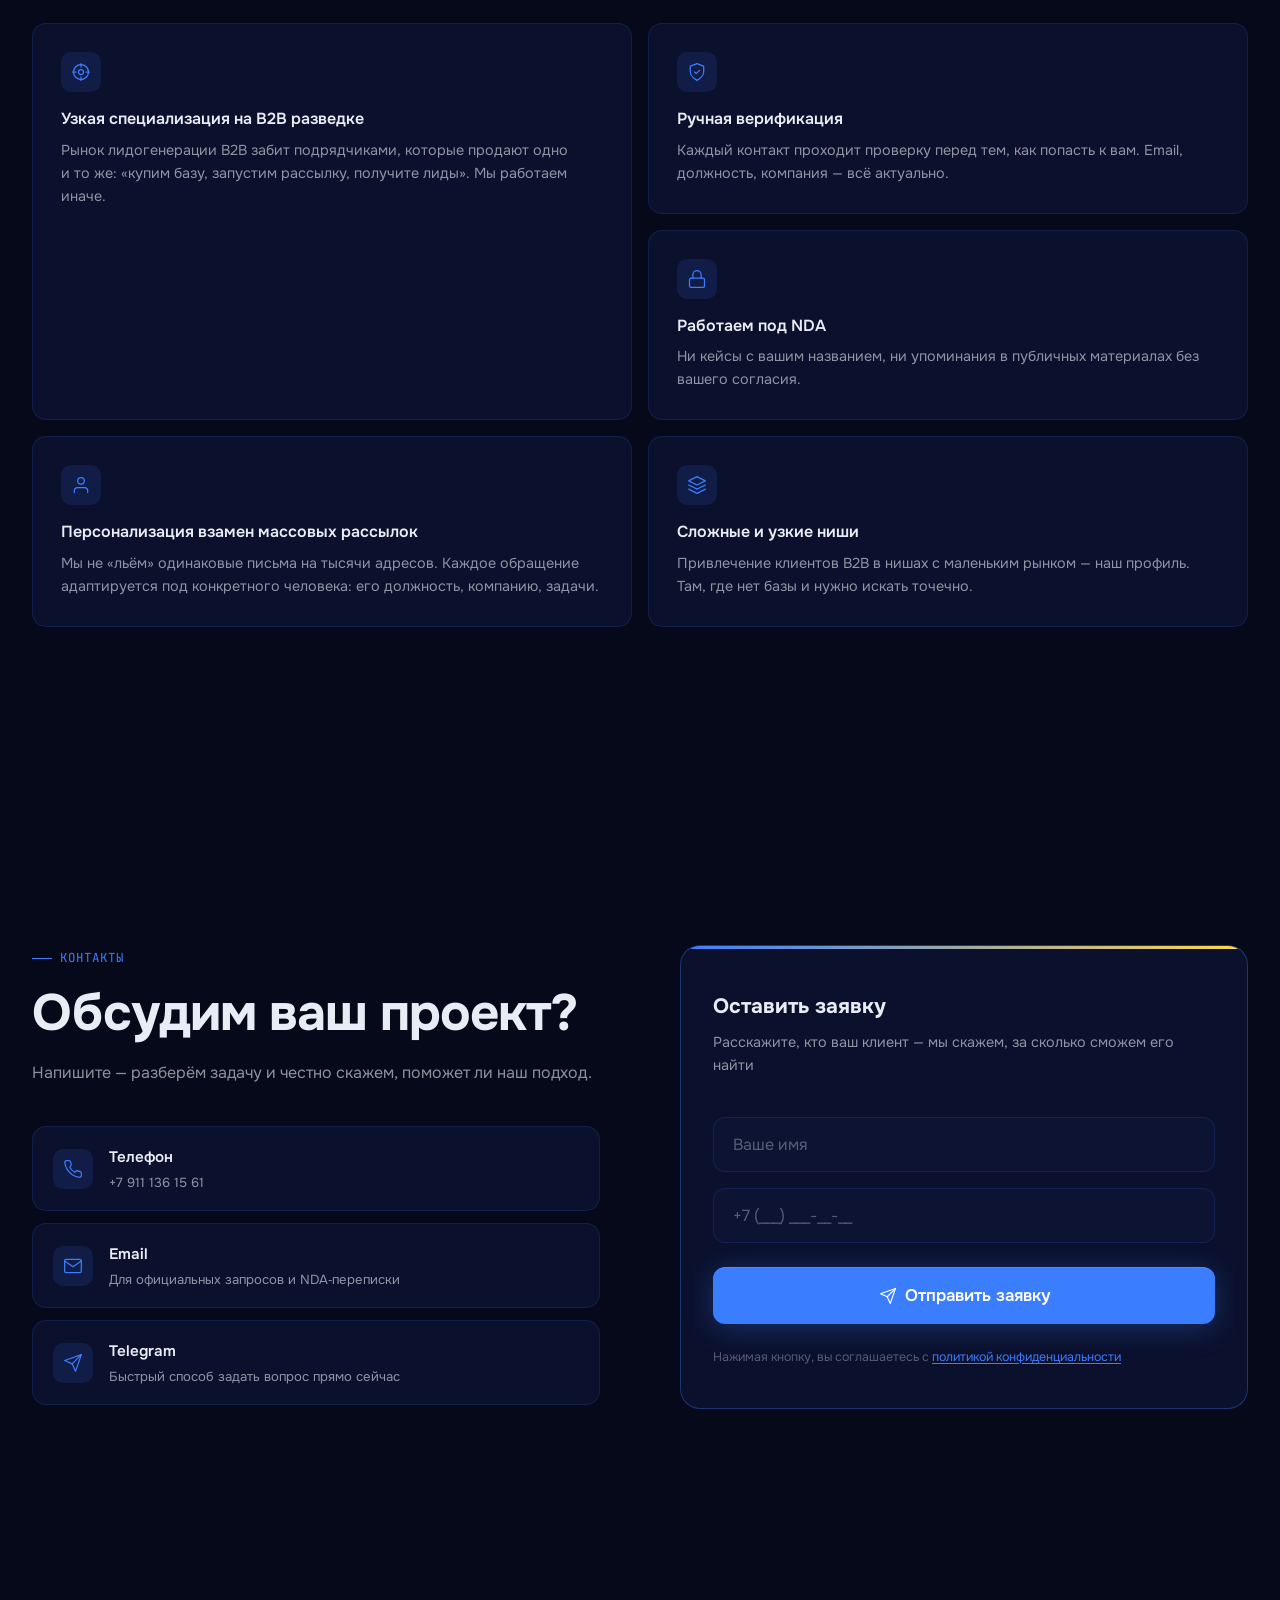
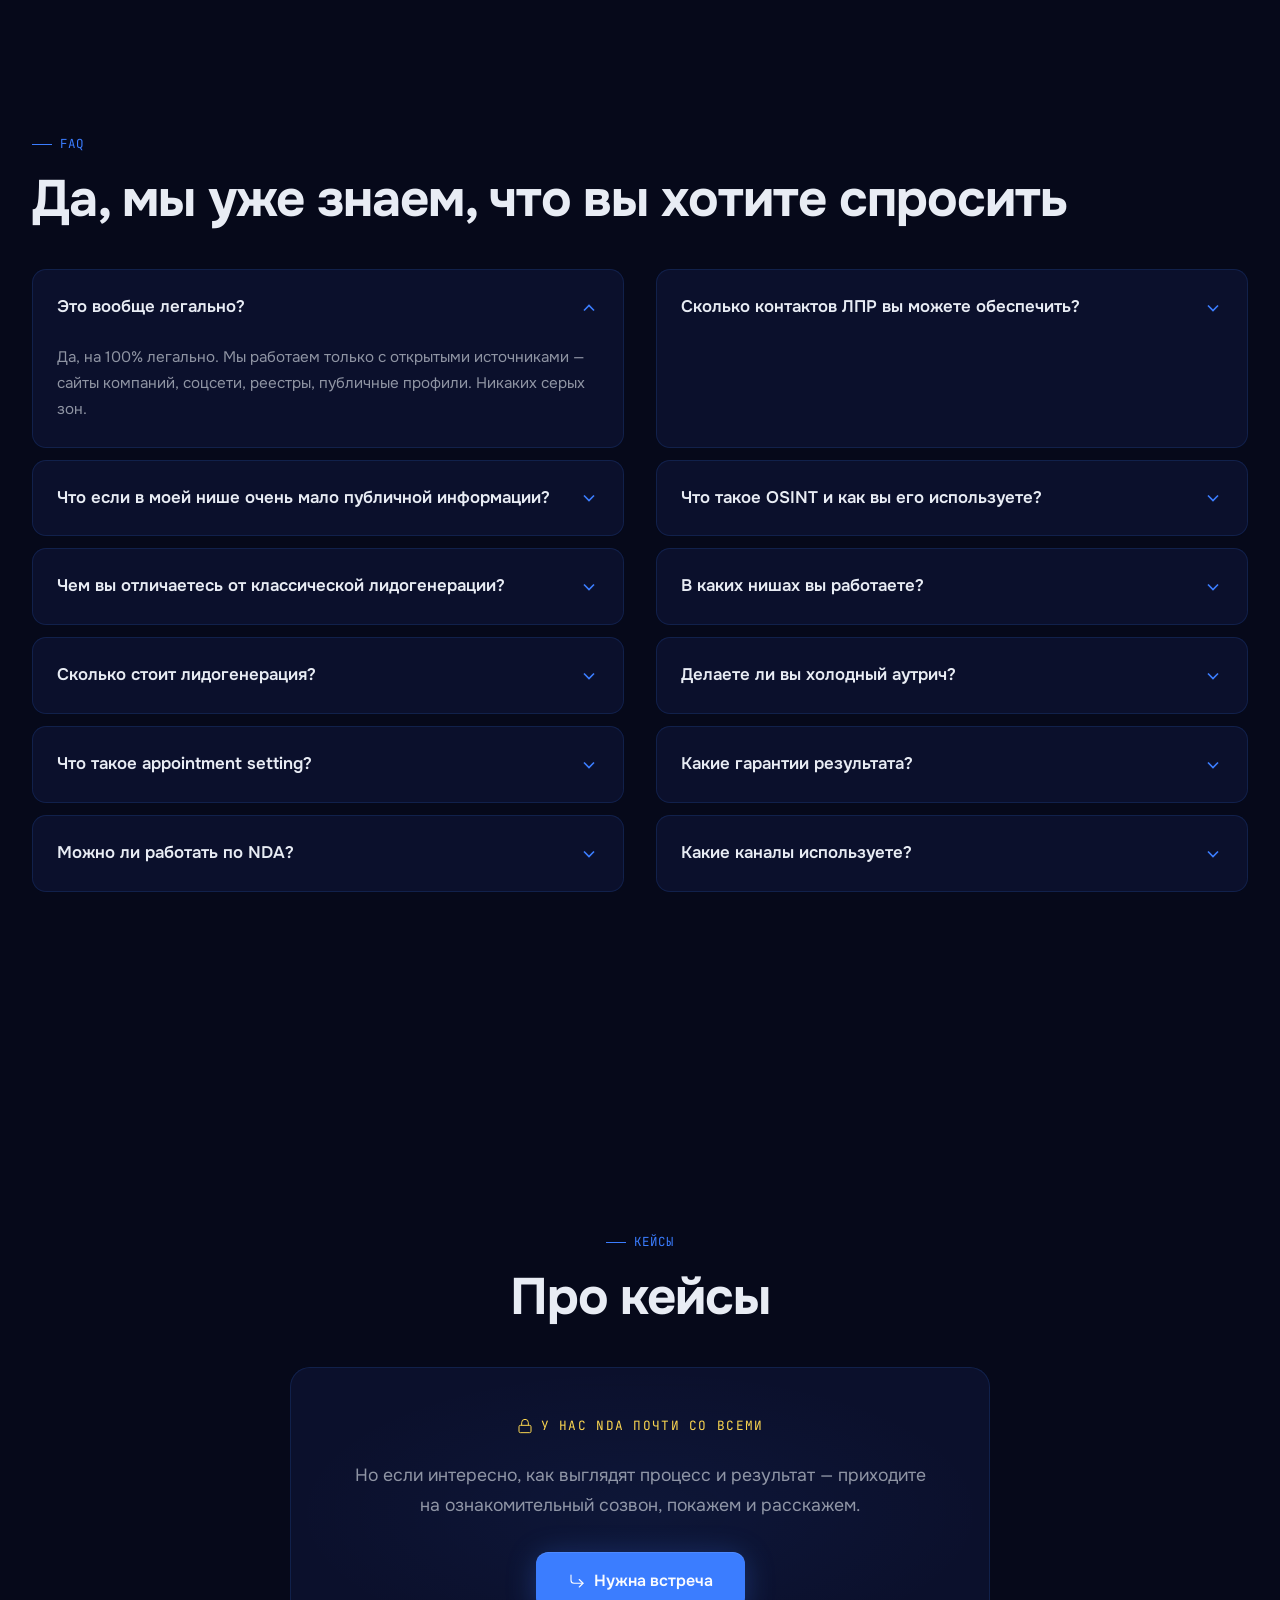
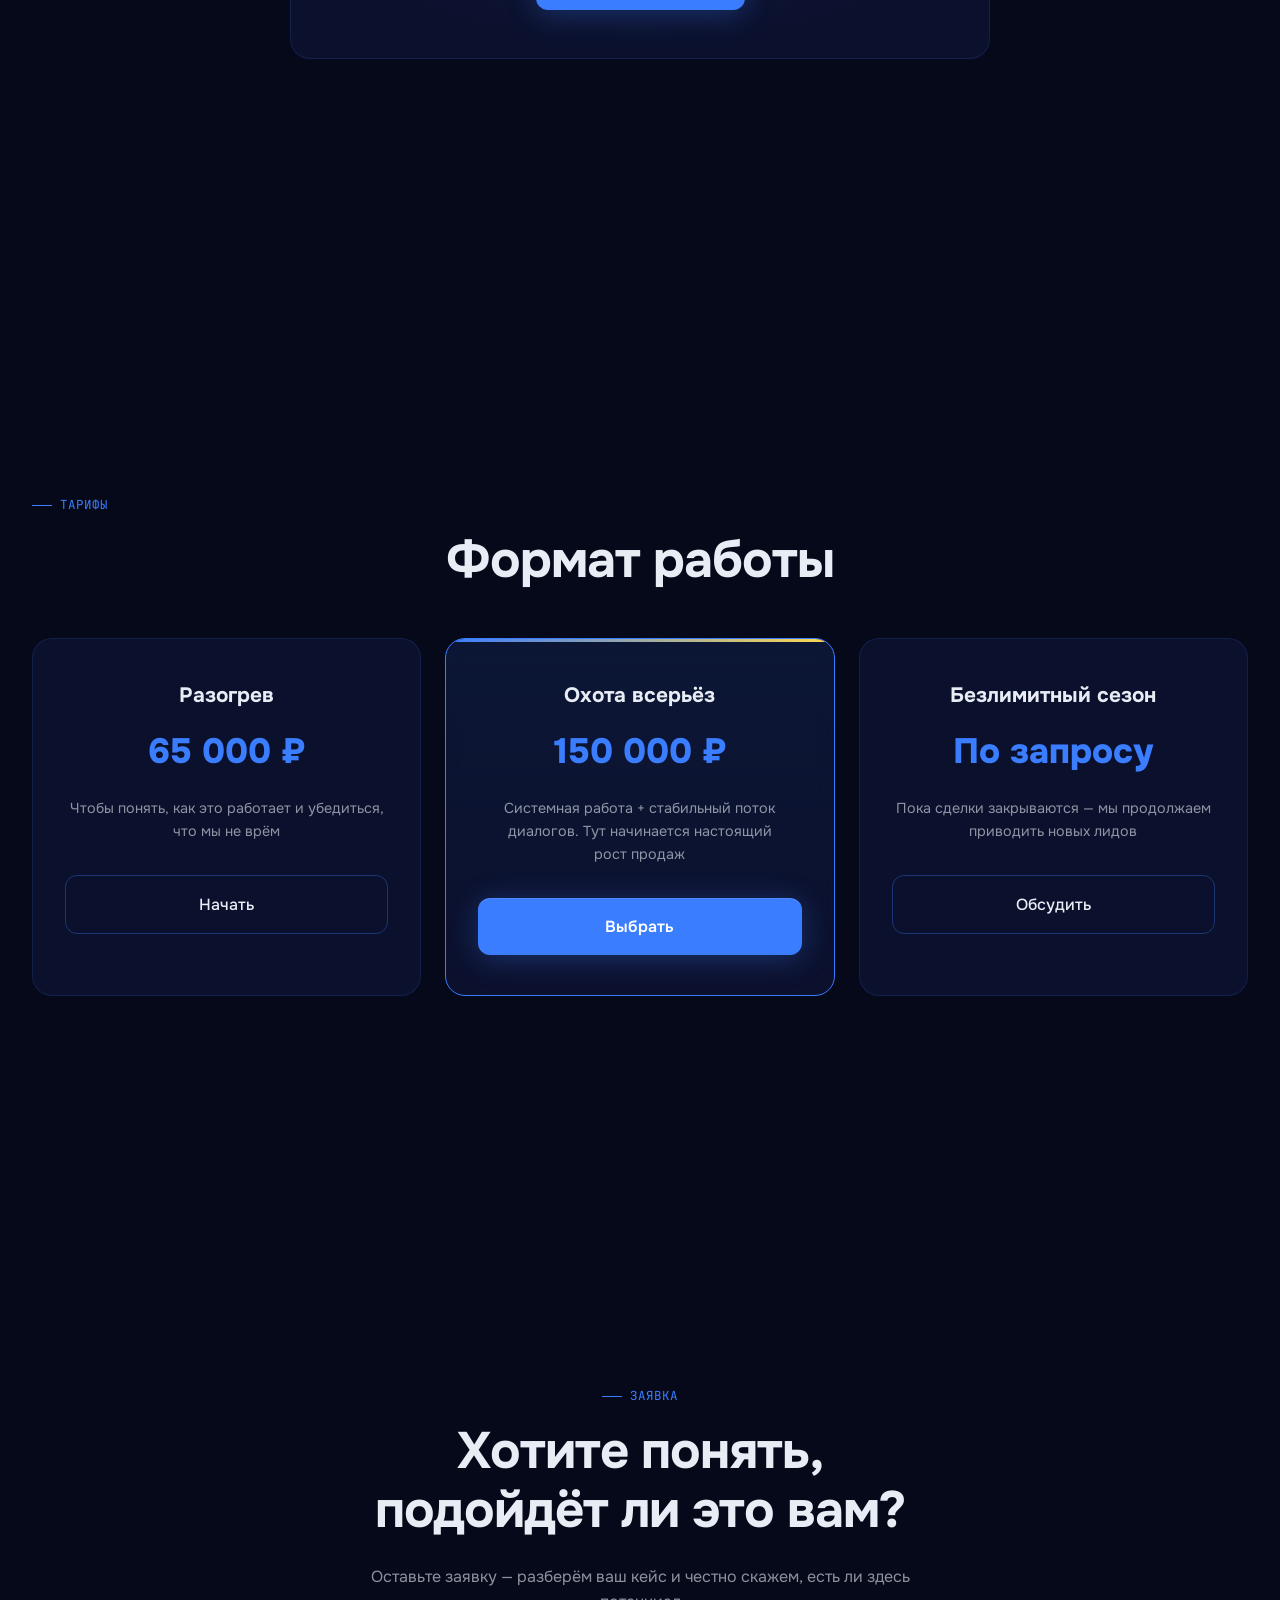
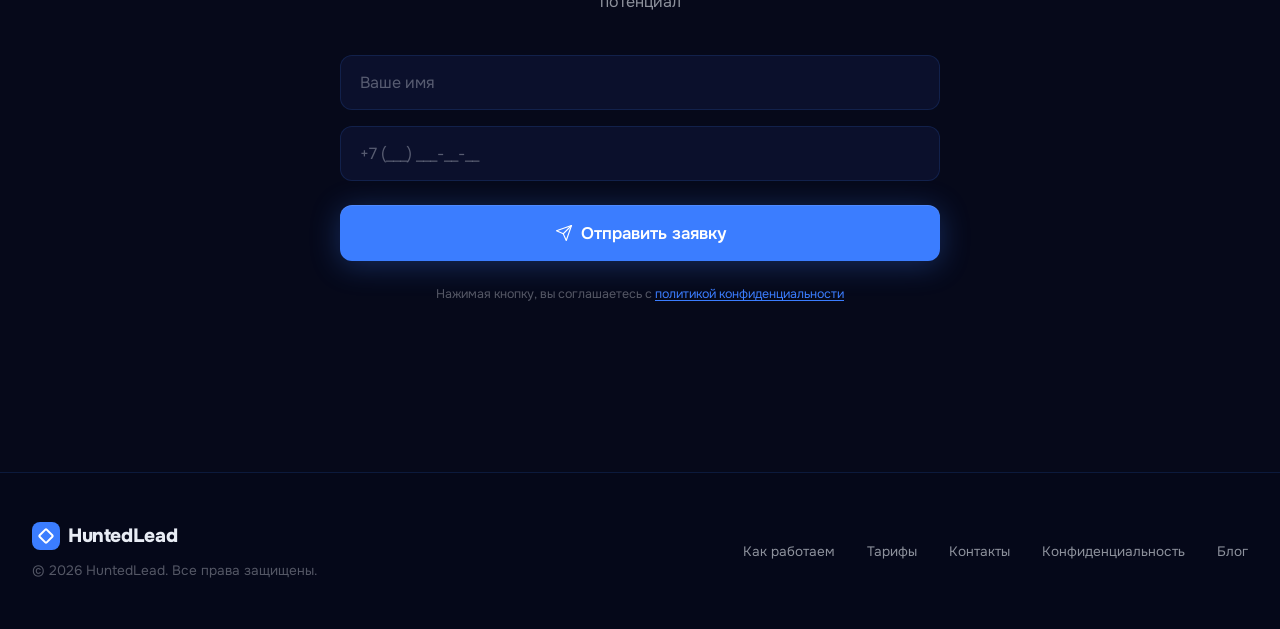
==== commit 58c4da76: "fix: обновить контактный телефон на +7 911 136 15 61 Заменён в блоке контактов на главной (tel:-ссыл" ====
--- a/index.html
+++ b/index.html
@@ -56,16 +56,11 @@
 <meta property="og:description" content="Находим email, телефоны и LinkedIn руководителей, которые могут сказать «да». Верифицированные контакты — без баз, без парсинга, только OSINT.">
 <meta property="og:site_name" content="HuntedLead">
 <meta property="og:locale" content="ru_RU">
-<meta property="og:image" content="https://huntedlead.ru/images/og/og-home.jpg">
-<meta property="og:image:width" content="1200">
-<meta property="og:image:height" content="630">
-<meta property="og:image:type" content="image/jpeg">
 
 <!-- Twitter Card -->
-<meta name="twitter:card" content="summary_large_image">
+<meta name="twitter:card" content="summary">
 <meta name="twitter:title" content="HuntedLead — OSINT-лидогенерация для B2B">
 <meta name="twitter:description" content="Находим email, телефоны и LinkedIn руководителей, которые могут сказать «да». От 65 000 ₽.">
-<meta name="twitter:image" content="https://huntedlead.ru/images/og/og-home.jpg">
 
 <!-- Яндекс Метрика -->
 <script type="text/javascript">
@@ -92,32 +87,12 @@
 
 <header class="site-header" id="siteHeader">
   <div class="header-inner">
-    <a href="/" class="logo">
+    <a href="#" class="logo">
       <div class="logo-icon"></div>
       HuntedLead
     </a>
     <nav>
-      <ul class="nav-links" id="navLinks">
-        <li><a href="#how">Как работаем</a></li>
-        <li><a href="/outreach">Аутрич</a></li>
-        <li class="nav-dropdown">
-          <button class="nav-dropdown-btn" aria-expanded="false" aria-haspopup="true">
-            Ниши
-            <svg width="11" height="11" viewBox="0 0 24 24" fill="none" stroke="currentColor" stroke-width="2.5" stroke-linecap="round" stroke-linejoin="round" aria-hidden="true"><polyline points="6 9 12 15 18 9"/></svg>
-          </button>
-          <ul class="nav-dropdown-menu" role="menu">
-            <li role="none"><a href="/industry-it" role="menuitem">IT и SaaS</a></li>
-            <li role="none"><a href="/industry-manufacturing" role="menuitem">Производствам</a></li>
-            <li role="none"><a href="/industry-distributors" role="menuitem">Дистрибьюторам</a></li>
-            <li role="none"><a href="/industry-consulting" role="menuitem">Консалтинг</a></li>
-            <li role="none"><a href="/industry-hrtech" role="menuitem">HR-tech</a></li>
-            <li role="none"><a href="/industry-logistics" role="menuitem">Логистика и ВЭД</a></li>
-          </ul>
-        </li>
-        <li><a href="#faq">Вопросы</a></li>
-        <li><a href="#pricing">Тарифы</a></li>
-        <li><a href="#contact" class="nav-cta">Оставить заявку</a></li>
-      </ul>
+      <ul class="nav-links" id="navLinks"></ul>
     </nav>
     <button class="mobile-toggle" id="mobileToggle" aria-label="Меню">
       <span></span><span></span><span></span>
@@ -245,9 +220,9 @@
         <!-- Right: image placeholder -->
         <div class="features-visual">
           <div class="features-image-wrap">
-            <img src="/images/osint-razvedka.webp" alt="OSINT разведка по открытым источникам" class="active" width="1000" height="1000" decoding="async" fetchpriority="high">
-            <img src="/images/osint-proverka.webp" alt="Отличие от обычной лидогенерации" width="1000" height="1000" decoding="async">
-            <img src="/images/osint-cel.webp" alt="Точечный поиск ЛПР" width="1000" height="1000" decoding="async">
+            <img src="images/разведка.png" alt="OSINT разведка по открытым источникам" class="active">
+            <img src="images/проверка.png" alt="Отличие от обычной лидогенерации">
+            <img src="images/цель.png" alt="Точечный поиск ЛПР">
           </div>
         </div>
 
@@ -872,76 +847,33 @@
 <script type="application/ld+json">
 {
   "@context": "https://schema.org",
-  "@graph": [
-    {
-      "@type": "ProfessionalService",
-      "@id": "https://huntedlead.ru/#organization",
-      "name": "HuntedLead",
-      "url": "https://huntedlead.ru/",
-      "description": "OSINT-лидогенерация для B2B: находим email, телефоны и LinkedIn руководителей целевых компаний.",
-      "logo": {
-        "@type": "ImageObject",
-        "@id": "https://huntedlead.ru/#logo",
-        "url": "https://huntedlead.ru/images/huntedlead-logo-512.png",
-        "contentUrl": "https://huntedlead.ru/images/huntedlead-logo-512.png",
-        "width": 512,
-        "height": 512,
-        "caption": "HuntedLead"
+  "@type": "ProfessionalService",
+  "name": "HuntedLead",
+  "url": "https://huntedlead.ru",
+  "description": "OSINT-лидогенерация для B2B: находим email, телефоны и LinkedIn руководителей целевых компаний.",
+  "areaServed": "RU",
+  "availableLanguage": "Russian",
+  "priceRange": "от 65 000 ₽",
+  "hasOfferCatalog": {
+    "@type": "OfferCatalog",
+    "name": "Тарифы",
+    "itemListElement": [
+      {
+        "@type": "Offer",
+        "name": "Разогрев",
+        "price": "65000",
+        "priceCurrency": "RUB",
+        "description": "Проверка гипотезы: 50–100 верифицированных контактов ЛПРов"
       },
-      "image": {
-        "@id": "https://huntedlead.ru/#logo"
-      },
-      "telephone": "+7 911 136-15-61",
-      "email": "withmashed03@gmail.com",
-      "areaServed": {
-        "@type": "Country",
-        "name": "Россия"
-      },
-      "availableLanguage": "Russian",
-      "priceRange": "от 65 000 ₽",
-      "sameAs": [
-        "https://t.me/mmashed"
-      ],
-      "hasOfferCatalog": {
-        "@type": "OfferCatalog",
-        "name": "Тарифы",
-        "itemListElement": [
-          {
-            "@type": "Offer",
-            "name": "Разогрев",
-            "price": "65000",
-            "priceCurrency": "RUB",
-            "description": "Проверка гипотезы: 50–100 верифицированных контактов ЛПРов"
-          },
-          {
-            "@type": "Offer",
-            "name": "Охота всерьёз",
-            "price": "150000",
-            "priceCurrency": "RUB",
-            "description": "Системная работа: до 300 контактов + непрерывный поток диалогов"
-          },
-          {
-            "@type": "Offer",
-            "name": "Безлимитный сезон",
-            "priceCurrency": "RUB",
-            "description": "Выделенная команда под ваш поток: объём и условия обсуждаются под задачу",
-            "availability": "https://schema.org/InStock"
-          }
-        ]
+      {
+        "@type": "Offer",
+        "name": "Охота всерьёз",
+        "price": "150000",
+        "priceCurrency": "RUB",
+        "description": "Системная работа: до 300 контактов + непрерывный поток диалогов"
       }
-    },
-    {
-      "@type": "WebSite",
-      "@id": "https://huntedlead.ru/#website",
-      "url": "https://huntedlead.ru/",
-      "name": "HuntedLead",
-      "description": "OSINT-лидогенерация и B2B-аутрич",
-      "publisher": {
-        "@id": "https://huntedlead.ru/#organization"
-      },
-      "inLanguage": "ru-RU"
-    }
-  ]
+    ]
+  }
 }
 </script>
 
